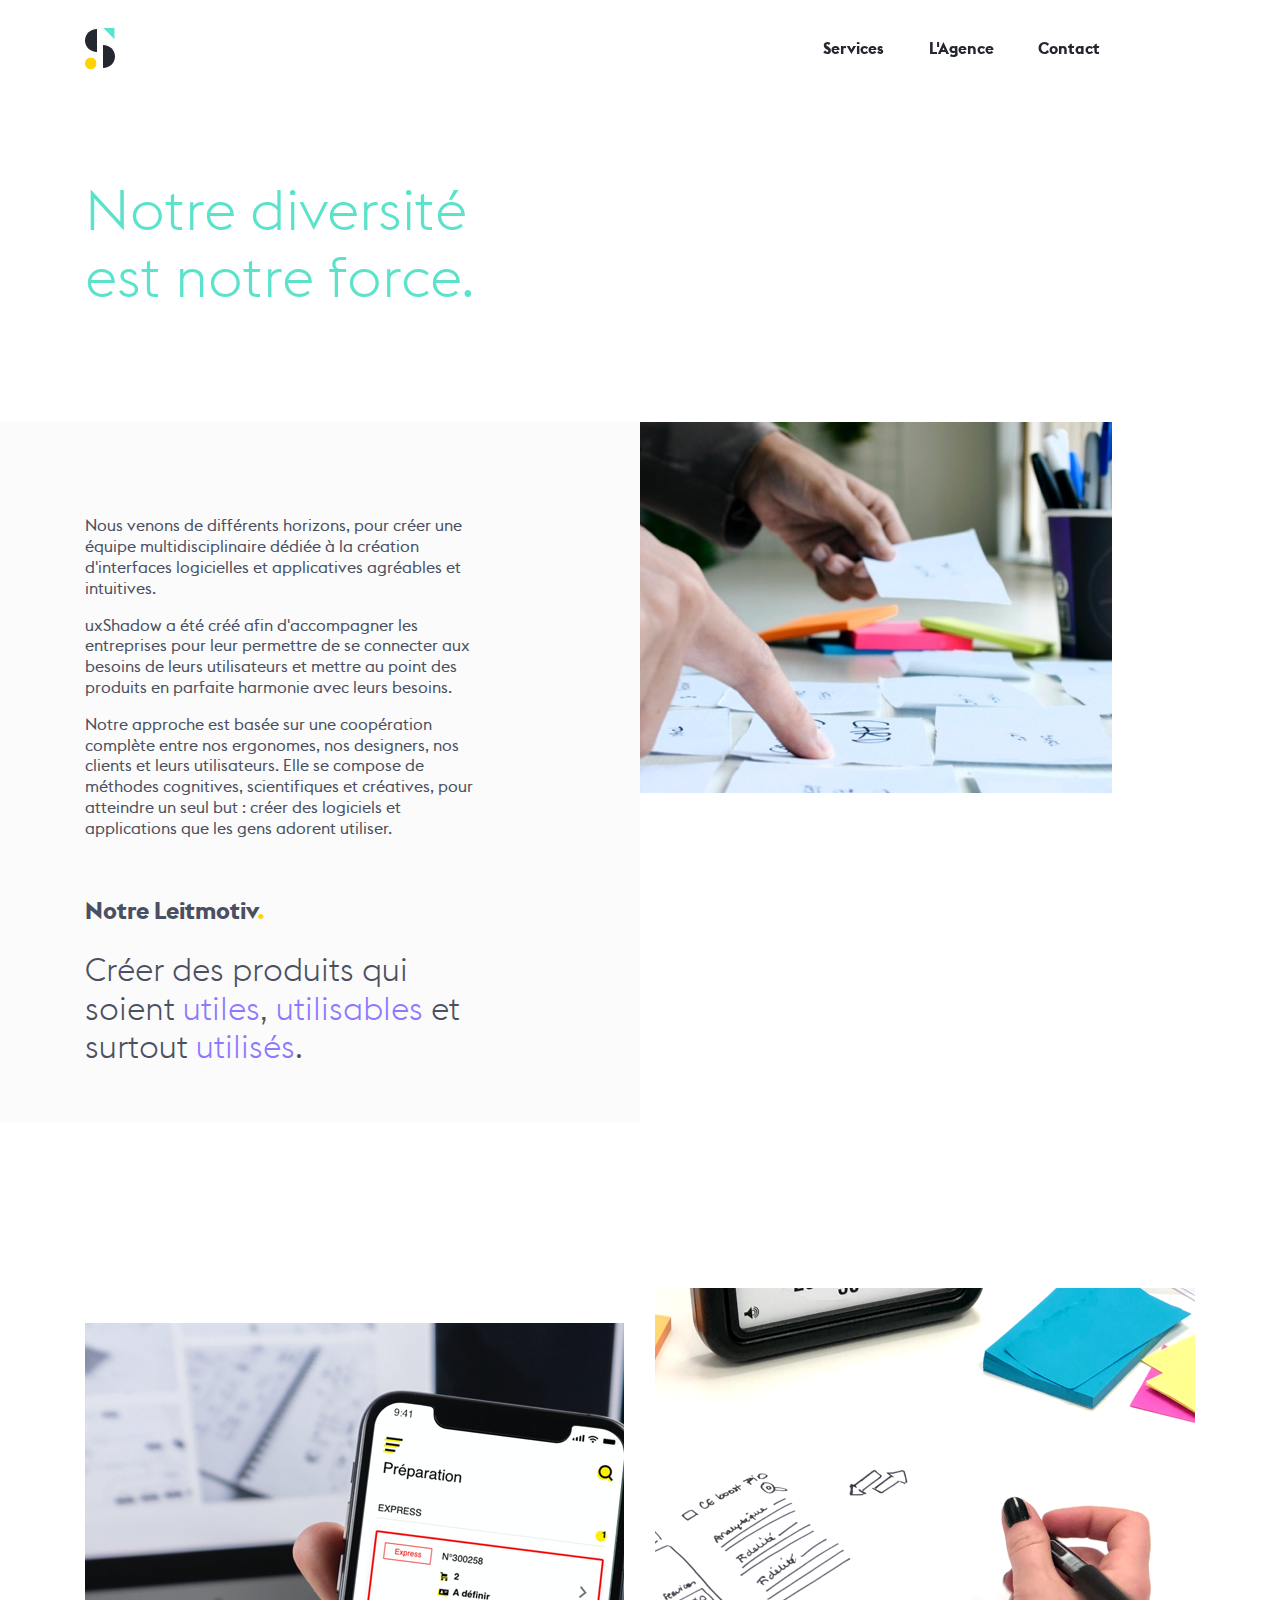
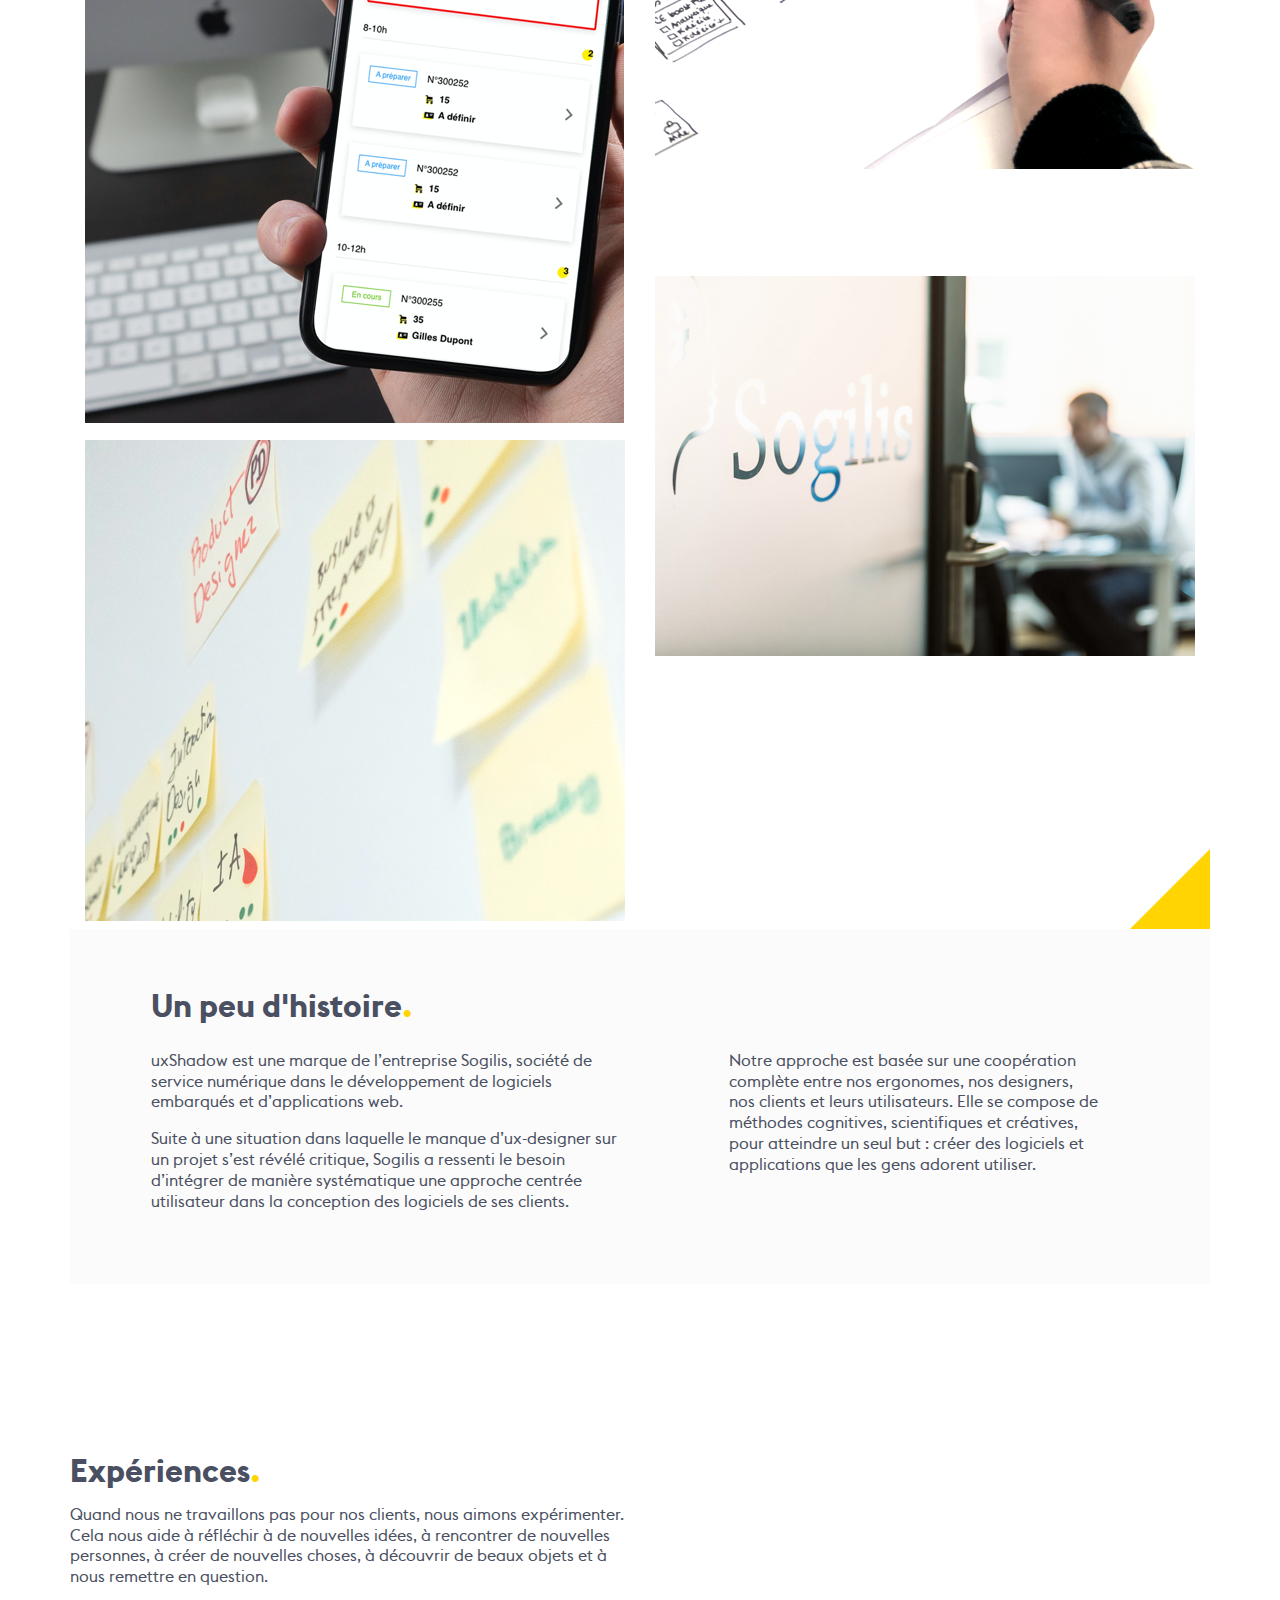
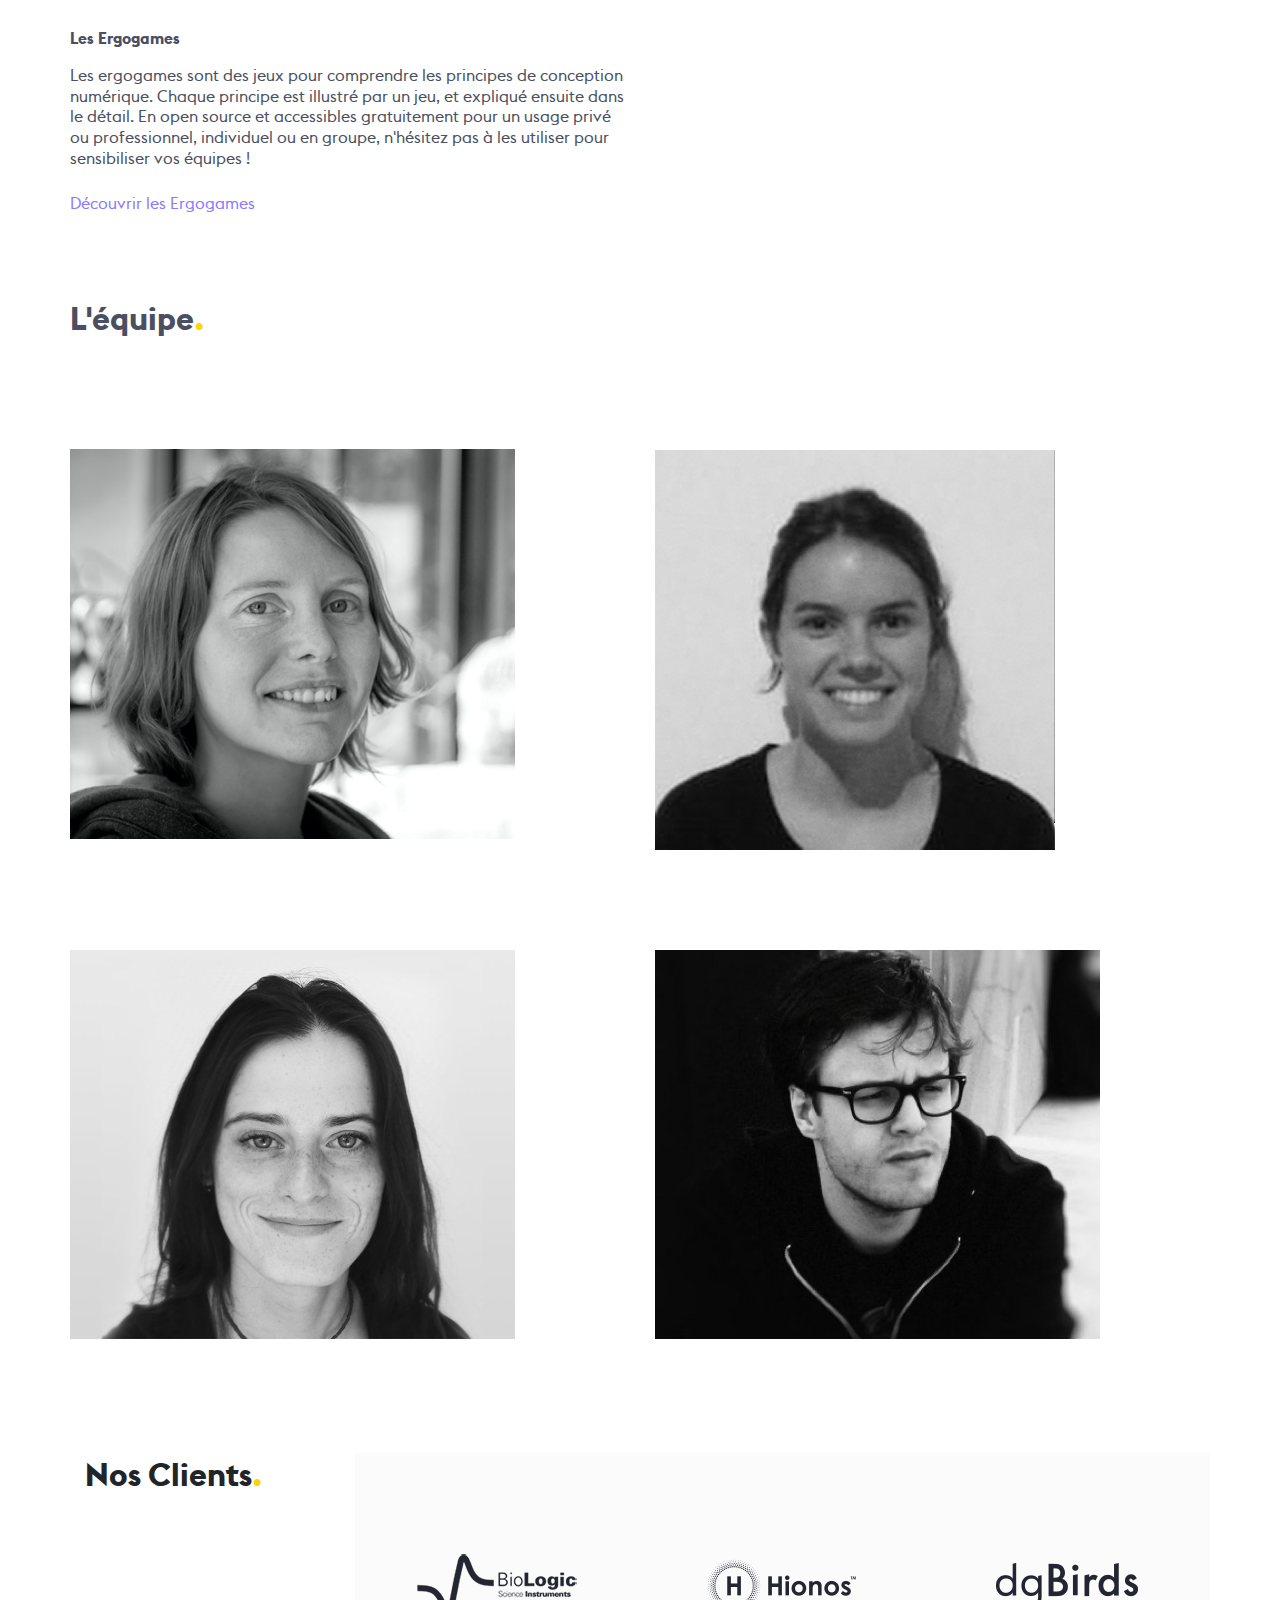
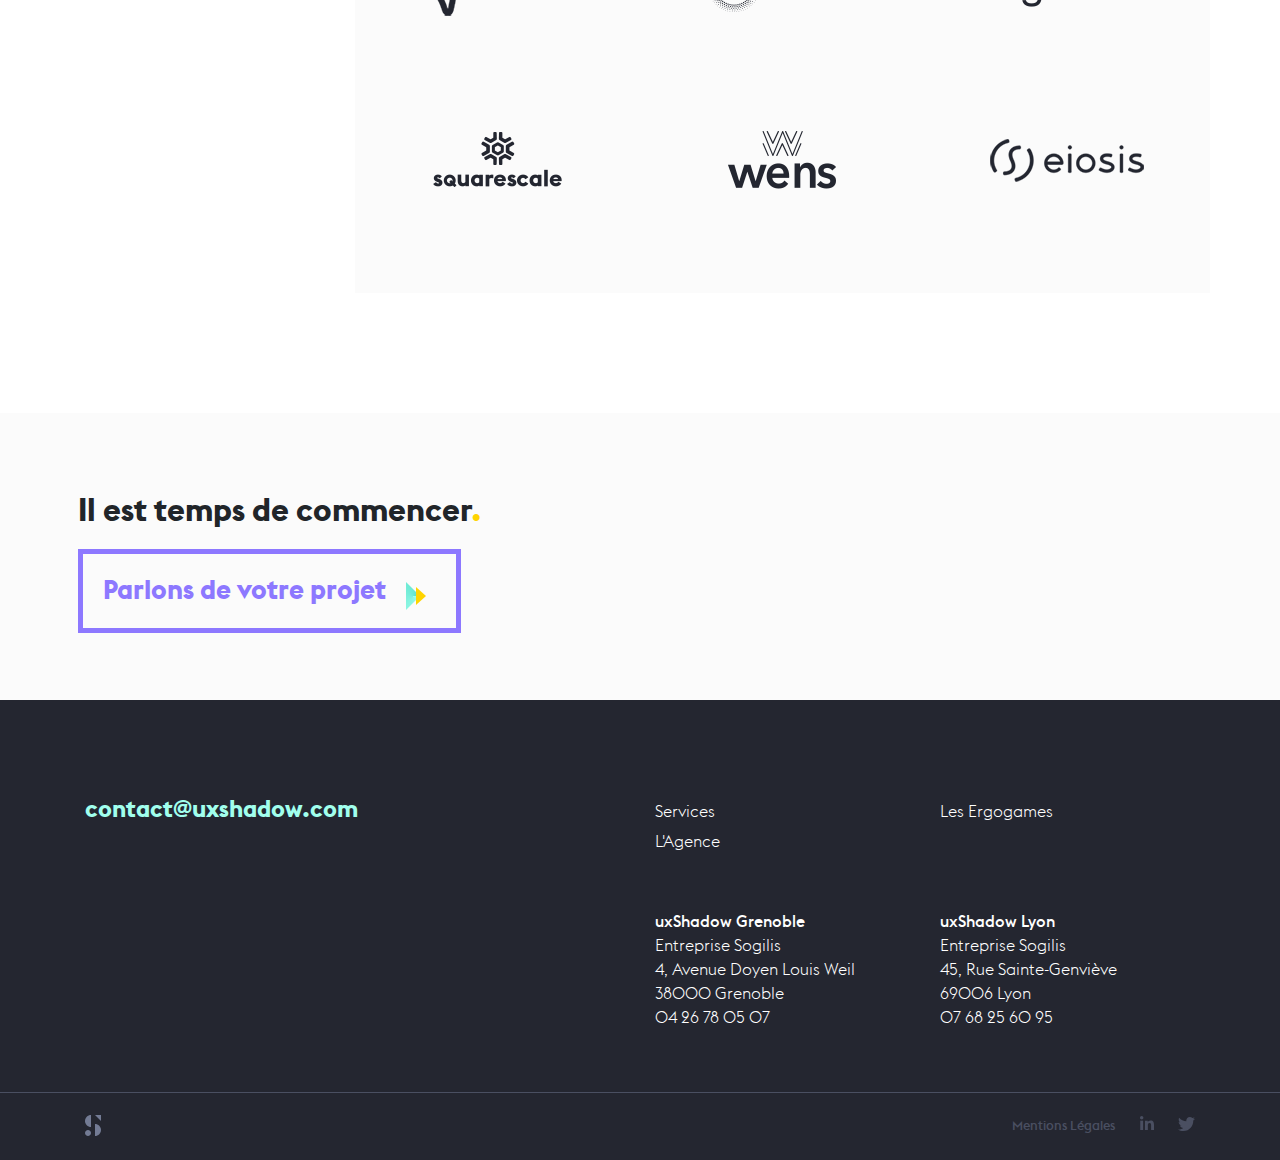
==== agence.html @ 004f7e69 "Add files" ====
<!DOCTYPE html>
<html lang="fr">
    <head>

        <!-- Global site tag (gtag.js) - Google Analytics -->
        <script async src="https://www.googletagmanager.com/gtag/js?id=UA-165370632-1"></script>
        <script>
          window.dataLayer = window.dataLayer || [];
          function gtag(){dataLayer.push(arguments);}
          gtag('js', new Date());

          gtag('config', 'UA-165370632-1');
        </script>


        <!-- En-tête de la page -->
        <meta charset="utf-8" />
        <meta name="viewport" content="width=device-width, initial-scale=1">
        <meta name="viewport" content="width=device-width, initial-scale=1, viewport-fit=cover">

        <meta name="googlebot" content="index, follow" />
        <meta name="description" content="Agence spécialisée UX et UI basée à Grenoble et Lyon. Nous vous accompagnons dans tous vos projets de création ou d'amélioration de l'expérience utilisateur.">
        <meta name="keywords" content="UX Design, UI Design, ergonomie, expérience utilisateur">
        <meta name="robots" content="index"/>
        <meta name="googlebot" content="index"/>
        <meta name="title" content="uxShadow - Agence UX et UI Design basée à Grenoble et Lyon.">

        <title>uxShadow - L'Agence</title>


        <link rel="stylesheet" href="stylesheets/style.css" type="text/css" />
        <link rel="stylesheet" type="text/css" href="stylesheets/bootstrap.css">

        <script src="https://ajax.googleapis.com/ajax/libs/jquery/3.3.1/jquery.min.js" type="text/javascript"></script>
        <script src="../js/js.cookie.js" charset="utf-8" type="text/javascript"></script>

        <link rel="icon" type="image/png" href="img/favicon.png"/>
    </head>

    <body>

        <div class="container-fluid header_content d-md-block d-none">
            <div class="container">
                <div class="row">
                    <div class="col-xl-1 col-lg-1 col-md-1 col-sm-1 ">
                        <a href="index.html"><img src="img/header_logo_uxshadow.svg"></a>
                    </div>
                    <div class="col-xl-6 col-lg-7 offset-lg-4 col-md-10 offset-md-1 text-right menu">
                        <a href="services.html" class="link_services">Services</a>
                        <!--<a href="" class="link_realisations">Réalisations</a>-->
                        <a href="agence.html" class="link_agence">L'Agence</a>
                        <a href="contact.html" class="link_contact">Contact</a>
                    </div>
                </div>
            </div>
        </div>


        <div class="container agence_hero">
            <div class="row">
                <div class="col-lg-5 col-md-6 col-sm-6 col-10">
                    <h1 class="light_title_1">Notre diversité est notre force.</h1>
                </div>
            </div>
        </div>

        <div class="container-fluid agence_zone_1_background"></div>

        <div class="container agence_zone_1">
            <div class="row">
                <div class="col-xl-6 col-lg-7 col-md-7 col-sm-7 col-12 text order-sm-1 order-2">
                    <p class="text_level_16pt">Nous venons de différents horizons, pour créer une équipe multidisciplinaire dédiée à la création d'interfaces logicielles et applicatives agréables et intuitives.</p>
                    <p class="text_level_16pt">uxShadow a été créé afin d'accompagner les entreprises pour leur permettre de se connecter aux besoins de leurs utilisateurs et mettre au point des produits en parfaite harmonie avec leurs besoins.</p>
                    <p class="text_level_16pt">Notre approche est basée sur une coopération complète entre nos ergonomes, nos designers, nos clients et leurs utilisateurs. Elle se compose de méthodes cognitives, scientifiques et créatives, pour atteindre un seul but : créer des logiciels et applications que les gens adorent utiliser.</p>

                    <h1 class="mega_title_3">Notre Leitmotiv<span class="supernova">.</span></h1>
                    <h2 class="light_title_2">Créer des produits qui soient <span class="heliotrope">utiles</span>, <span class="heliotrope">utilisables</span> et surtout <span class="heliotrope">utilisés</span>.</h2>
                </div>
                <div class="col-xl-5 col-lg-5 col-md-5 col-sm-5 col-10 order-sm-2 order-1 image">
                    <div class="row">
                        <img class="premiere" src="img/agence_img_1.jpg">
                    </div>
                    <div class="row artefact d-none">
                        <img src="img/artefact_triangle_heliotrope.svg">
                    </div>
                </div>
            </div>
        </div>

        <div class="container agence_zone_2">
            <div class="row">
                <div class="col-lg-6 col-md-6 col-sm-6 col-6">
                    <img src="img/agence_img_2.png" class="thumbnail_scroll">
                    <img src="img/agence_img_3.png" class="thumbnail_scroll">
                </div>
                <div class="col-lg-6 col-md-6 col-sm-6 col-6">
                    <img src="img/agence_img_4.png" class="top-line" class="thumbnail_scroll">
                    <img src="img/agence_img_5.png" class="thumbnail_scroll">
                </div>
            </div>
        </div>

        <div class="container artefact">
            <div class="row">
                <div class="col-lg-12 text-right">
                    <img src="img/artefact_triangle_supernova.svg">
                </div>
            </div>
        </div>

        <div class="container agence_zone_3">
            <div class="row texte">
                <div class="col-lg-12 col-md-12 col-sm-12 col-12 no_padding_left">
                    <div class="row">
                        <div class="col-lg-11 offset-lg-1 col-md-10 offset-md-1 col-sm-10 offset-sm-1 col-10 no_padding_left">
                            <h1 class="mega_title_2">Un peu d'histoire<span class="supernova">.</span></h1>
                        </div>
                    </div>
                    <div class="row">
                        <div class="col-lg-5 offset-lg-1 col-md-10 offset-md-1 col-sm-10 offset-sm-1 no_padding_left">
                            <p class="text_level_16pt">uxShadow est une marque de l’entreprise Sogilis, société de service numérique dans le développement de logiciels embarqués et d’applications web.</p>

                            <p class="text_level_16pt">Suite à une situation dans laquelle le manque d’ux-designer sur un projet s’est révélé critique, Sogilis a ressenti le besoin d’intégrer de manière systématique une approche centrée utilisateur dans la conception des logiciels de ses clients.</p>
                        </div>
                        <div class="col-lg-4 offset-lg-1 col-md-10 offset-md-1 col-sm-10 offset-sm-1 no_padding_left">
                            <p class="text_level_16pt">Notre approche est basée sur une coopération complète entre nos ergonomes, nos designers, nos clients et leurs utilisateurs. Elle se compose de méthodes cognitives, scientifiques et créatives, pour atteindre un seul but : créer des logiciels et applications que les gens adorent utiliser.</p>
                        </div>
                    </div>
                </div>
            </div>
        </div>

        <div class="container agence_zone_4">
            <div class="row">
                <div class="col-lg-6 col-md-8 col-sm-10 no_padding_left">
                    <h1 class="mega_title_2">Expériences<span class="supernova">.</span></h1>
                    <p class="text_level_16pt">Quand nous ne travaillons pas pour nos clients, nous aimons expérimenter. Cela nous aide à réfléchir à de nouvelles idées, à rencontrer de nouvelles personnes, à créer de nouvelles choses, à découvrir de beaux objets et à nous remettre en question.</p>
                </div>
            </div>
        </div>

        <div class="container agence_zone_5">
            <div class="row ergogames">
                <div class="col-lg-6 col-md-5 offset-sm-0 col-sm-6 col-10 no_padding_left">
                    <p class="text_level_16pt_bold">Les Ergogames</p>
                    <p class="text_level_16pt">Les ergogames sont des jeux pour comprendre les principes de conception numérique. Chaque principe est illustré par un jeu, et expliqué ensuite dans le détail. En open source et accessibles gratuitement pour un usage privé ou professionnel, individuel ou en groupe, n'hésitez pas à les utiliser pour sensibiliser vos équipes !</p>
                    <a href="https://www.ergogames.fr" class="link_heliotrope">Découvrir les Ergogames</a>
                </div>
            </div>
        </div>


        <!--<div class="container-fluid agence_zone_4_background no_padding_left no_padding_right">
            <div class="col-12 no_padding_left no_padding_right">
                <img src="img/agence_img_6.png" class="thumbnail_scroll">
            </div>
        </div>-->


        <div class="container agence_zone_6">
            <div class="row">
                <div class="col-lg-6 offset-lg-0 col-md-6 offset-md-1 col-sm-6 offset-sm-0 col-6 offset-0 no_padding_left">
                    <h1 class="mega_title_2">L'équipe<span class="supernova">.</span></h1>
                </div>
            </div>
            <div class="row">
                <div class="col-lg-6 offset-lg-0 col-md-5 offset-md-1 col-sm-6 offset-sm-0 col-6 no_padding_left">
                    <img src="img/equipe_1.jpg" class="thumbnail_scroll">
                    <p class="text_level_16pt_bold">Margaux Perrin</p>
                     <p class="text_level_16pt">UX Designer</p>
                </div>

                <div class="col-lg-6 offset-lg-0 col-md-5 col-sm-6 col-6 no_padding_right">
                    <img src="img/equipe_2.jpg" class="thumbnail_scroll_2">
                    <p class="text_level_16pt_bold">Marion Georges</p>
                    <p class="text_level_16pt">UX Designer</p>
                </div>

                <div class="col-lg-6 offset-lg-0 col-md-5 offset-md-1 col-sm-6 col-6 offset-sm-0 no_padding_left">
                    <img src="img/equipe_3.jpg" class="thumbnail_scroll">
                    <p class="text_level_16pt_bold">Anaïs Mathias</p>
                    <p class="text_level_16pt">UX Designer</p>
                </div>

                <div class="col-lg-6 col-md-5 col-sm-6 col-6 no_padding_right">
                    <img src="img/equipe_4.jpg" class="thumbnail_scroll_2">
                    <p class="text_level_16pt_bold">Nicolas Serré</p>
                    <p class="text_level_16pt">UI Designer</p>
                </div>
            </div>
        </div>

        <div class="container zone_clients">
            <div class="row">
                <div class="col-lg-3 col-md-3 col-sm-12 col-12">
                    <h1 class="mega_title_2">
                        Nos Clients<span class="supernova">.</span> 
                    </h1>
                </div>

                <div class="col-lg-9 col-md-9 col-sm-12 all_logo">
                    <div class="row top_line">
                        <div class="col-lg-4 col-md-4 col-sm-4 col-4 text-center align-middle">
                            <a href="https://www.biologic.net/"><img src="img/client/client_biologic.png"></a>
                        </div>
                        <div class="col-lg-4 col-md-4 col-sm-4 col-4 text-center">
                            <a href="https://www.hionos.com/"><img src="img/client/client_hionos.png"></a>
                        </div>
                        <div class="col-lg-4 col-md-4 col-sm-4 col-4 text-center">
                            <a href="https://www.dgbirds.com/"><img src="img/client/client_dgbirds.png"></a>
                        </div>
                    </div>

                    <div class="row middle_line">
                        <div class="col-lg-4 col-md-4 col-sm-4 col-4 text-center">
                            <a href="https://www.squarescale.com/"><img src="img/client/client_squarescale.png"></a>
                        </div>
                        <div class="col-lg-4 col-md-4 col-sm-4 col-4 text-center">
                            <a href="https://wens-innov.com"><img src="img/client/client_wens.png"></a>
                        </div>
                        <div class="col-lg-4 col-md-4 col-sm-4 col-4 text-center">
                            <a href="https://www.eiosis.com/"><img src="img/client/client_eiosis.png"></a>
                        </div>
                    </div>

                    <!-- <div class="row bottom_line">
                        <div class="col-lg-4 col-md-4 col-sm-4 col-4 text-center">
                            <img src="img/client/client_hexo.png">
                        </div>
                        <div class="col-lg-4 col-md-4 col-sm-4 col-4 text-center">
                            <img src="img/client/client_hexo.png">
                        </div>
                        <div class="col-lg-4 col-md-4 col-sm-4 col-4 text-center">
                            <img src="img/client/client_hexo.png">
                        </div>
                    </div>-->
                </div>
            </div>
        </div>

        <div class="container-fluid zone_contact_2 no_padding_left">
            <div class="container">
                <div class="row">
                    <div class="col-xl-10 offset-xl-0 col-lg-12 offset-lg-1 col-md-10 col-sm-10 col-12">
                        <h1 class="mega_title_1">Il est temps de commencer<span class="supernova">.</span></h1>
                        <a href="contact.html">Parlons de votre projet<img src="img/artefact_fleche.png"></a>
                    </div>
                </div>
            </div>
        </div>

    
        <footer class="container-fluid">
            <div class="container pre_footer">
                <div class="row">
                    <div class="col-lg-4 col-md-5 col-sm- col-12">
                        <a href="contact.html" class="link_mail">contact@uxshadow.com</a>
                    </div>
                    <div class="col-lg-6 offset-lg-2 col-md-7 offset-md-0 col-sm-7 col-12">
                        <div class="row link_pages">
                            <div class="col-lg-6 col-md-6 col-sm-6 col-6">
                                <ul>
                                    <a href="services.html">Services</a>
                                    <!--<li><a href="">Nos Réalisations</a></li>-->
                                    <li><a href="agence.html">L'Agence</a></li>
                                </ul>
                            </div>
                            <div class="col-lg-6 col-md-6 col-sm-6 col-6">
                                <ul>
                                    <li><a href="https://www.ergogames.fr">Les Ergogames</a></li>
                                    <!--<li><a href="">Blog</a></li>-->
                                    <!--<li><a href="">Jobs</a></li>-->
                                </ul>
                            </div>
                        </div>

                        <div class="row link_places">
                            <div class="col-lg-6 col-md-6 col-sm-6 col-6">
                                <ul>
                                    <li class="medium">uxShadow Grenoble</li>
                                    <li>Entreprise Sogilis</li>
                                    <li>4, Avenue Doyen Louis Weil</li>
                                    <li>38000 Grenoble</li>
                                    <li><a href="tel:+33426780607">04 26 78 05 07</a></li>
                                </ul>
                            </div>
                            <div class="col-lg-6 col-md-6 col-sm-6 col-6">
                                <ul>
                                    <li class="medium">uxShadow Lyon</li>
                                    <li>Entreprise Sogilis</li>
                                    <li>45, Rue Sainte-Genviève</li>
                                    <li>69006 Lyon</li>
                                    <li><a href="tel:+33768256095">07 68 25 60 95</a></li>
                                </ul>
                            </div>
                        </div>
                    </div>
                </div>
            </div>

            <div class="horizontal_line"></div>
            <div class="container sub_footer">
                <div class="row">
                    <div class="col-1">
                        <img src="img/footer_logo_uxshadow.svg">
                    </div>
                    <div class="col-11 text-right">
                        <a href="mentions_legales.html" class="link_mentions_legales">Mentions Légales</a>
                        <a href="#NULL"><img src="img/footer_linkedin.svg" class="linkedin"></a>
                        <a href="https://twitter.com/uxshadow?lang=fr"><img src="img/footer_twitter.svg" class="twitter"></a>
                    </div>
                </div>
            </div>
        </footer>


        <!-- Menu Mobile --> 
            <div class="content-menu-mobile d-block d-md-none" id="content-menu">
                <div class="container">
                  <div class="col-xs-1">
                    <a href="index.html"><img src="img/header_logo_uxshadow.svg"></a>
                  </div>
                  <div class="col-xs-2 col-xs-offset-7">
                    <a href="#" class="menuBtn">
                      <span class="lines"></span>
                    </a>
                    <nav class="mainMenuMobile">
                    <ul>
                      <li>
                        <a href="services.html">Services</a>
                      </li>
                      <li>
                        <a href="agence.html">L'Agence</a>
                      </li>
                      <li>
                        <!--<a href="#NULL">Réalisations</a>-->
                      </li>
                       <li>
                        <a href="contact.html">Contact</a>
                      </li>
                    </ul>
                  </nav>
                  </div>
                </div>
          </div>

        <!-- Script Display Menu Mobile -->
            <script>
                $('.menuBtn').click(function() {
                  $(this).toggleClass('act');
                    if($(this).hasClass('act')) {
                      $('.mainMenuMobile').addClass('act');
                    }
                    else {
                      $('.mainMenuMobile').removeClass('act');
                    }
                });
            </script>


        <!-- Change class header Tablet and Desktop when user is scrolling --> 
            <script type="text/javascript">
                $(function() {
                    //caches a jQuery object containing the header element
                    var header = $(".header_content");
                    $(window).scroll(function() {
                        var scroll = $(window).scrollTop();

                        if (scroll >= 50) {
                            header.removeClass('header_content').addClass("header_content_scroll");
                        } else {
                            header.removeClass("header_content_scroll").addClass('header_content');
                        }
                    });
                });
            </script>


        <!-- Add Parallax Effect on pictures with .thumbnail_scroll class --> 
            <script src="js/simpleParallax.js"></script>
            <script type="text/javascript">
                var image = document.getElementsByClassName('thumbnail_scroll');
                new simpleParallax(image, {
                    orientation: 'up',
                    scale: 1.3,
                    delay:0.8,
                    maxTransition: 50,
                    overflow: true
                });

                var image = document.getElementsByClassName('thumbnail_scroll_2');
                new simpleParallax(image, {
                    orientation: 'up',
                    scale: 1.3,
                    delay:0.8,
                    maxTransition: 60,
                    overflow: true
                });
            </script>

    </body>
</html>
---- stylesheets/style.css ----
/* Welcome to Compass.
 * In this file you should write your main styles. (or centralize your imports)
 * Import this file using the following HTML or equivalent:
 * <link href="/stylesheets/screen.css" media="screen, projection" rel="stylesheet" type="text/css" /> */
/* line 5, ../../../../../../../../Applications/compass.app/Contents/Resources/lib/ruby/compass_1.0/compass-core-1.0.3/stylesheets/compass/reset/_utilities.scss */
html, body, div, span, applet, object, iframe,
h1, h2, h3, h4, h5, h6, p, blockquote, pre,
a, abbr, acronym, address, big, cite, code,
del, dfn, em, img, ins, kbd, q, s, samp,
small, strike, strong, sub, sup, tt, var,
b, u, i, center,
dl, dt, dd, ol, ul, li,
fieldset, form, label, legend,
table, caption, tbody, tfoot, thead, tr, th, td,
article, aside, canvas, details, embed,
figure, figcaption, footer, header, hgroup,
menu, nav, output, ruby, section, summary,
time, mark, audio, video {
  margin: 0;
  padding: 0;
  border: 0;
  font: inherit;
  font-size: 100%;
  vertical-align: baseline;
}

/* line 22, ../../../../../../../../Applications/compass.app/Contents/Resources/lib/ruby/compass_1.0/compass-core-1.0.3/stylesheets/compass/reset/_utilities.scss */
html {
  line-height: 1;
}

/* line 24, ../../../../../../../../Applications/compass.app/Contents/Resources/lib/ruby/compass_1.0/compass-core-1.0.3/stylesheets/compass/reset/_utilities.scss */
ol, ul {
  list-style: none;
}

/* line 26, ../../../../../../../../Applications/compass.app/Contents/Resources/lib/ruby/compass_1.0/compass-core-1.0.3/stylesheets/compass/reset/_utilities.scss */
table {
  border-collapse: collapse;
  border-spacing: 0;
}

/* line 28, ../../../../../../../../Applications/compass.app/Contents/Resources/lib/ruby/compass_1.0/compass-core-1.0.3/stylesheets/compass/reset/_utilities.scss */
caption, th, td {
  text-align: left;
  font-weight: normal;
  vertical-align: middle;
}

/* line 30, ../../../../../../../../Applications/compass.app/Contents/Resources/lib/ruby/compass_1.0/compass-core-1.0.3/stylesheets/compass/reset/_utilities.scss */
q, blockquote {
  quotes: none;
}
/* line 103, ../../../../../../../../Applications/compass.app/Contents/Resources/lib/ruby/compass_1.0/compass-core-1.0.3/stylesheets/compass/reset/_utilities.scss */
q:before, q:after, blockquote:before, blockquote:after {
  content: "";
  content: none;
}

/* line 32, ../../../../../../../../Applications/compass.app/Contents/Resources/lib/ruby/compass_1.0/compass-core-1.0.3/stylesheets/compass/reset/_utilities.scss */
a img {
  border: none;
}

/* line 116, ../../../../../../../../Applications/compass.app/Contents/Resources/lib/ruby/compass_1.0/compass-core-1.0.3/stylesheets/compass/reset/_utilities.scss */
article, aside, details, figcaption, figure, footer, header, hgroup, main, menu, nav, section, summary {
  display: block;
}

@font-face {
  font-family: 'euclid_flexbold';
  src: url("../font/euclidflex-bold-webfont.woff2") format("woff2"), url("../font/euclidflex-bold-webfont.woff") format("woff");
  font-weight: normal;
  font-style: normal;
}
@font-face {
  font-family: 'euclid_flexbold_italic';
  src: url("../font/euclidflex-bolditalic-webfont.woff2") format("woff2"), url("../font/euclidflex-bolditalic-webfont.woff") format("woff");
  font-weight: normal;
  font-style: normal;
}
@font-face {
  font-family: 'euclid_flexlight';
  src: url("../font/euclidflex-light-webfont.woff2") format("woff2"), url("../font/euclidflex-light-webfont.woff") format("woff");
  font-weight: normal;
  font-style: normal;
}
@font-face {
  font-family: 'euclid_flexlight_italic';
  src: url("../font/euclidflex-lightitalic-webfont.woff2") format("woff2"), url("../font/euclidflex-lightitalic-webfont.woff") format("woff");
  font-weight: normal;
  font-style: normal;
}
@font-face {
  font-family: 'euclid_flexmedium';
  src: url("../font/euclidflex-medium-webfont.woff2") format("woff2"), url("../font/euclidflex-medium-webfont.woff") format("woff");
  font-weight: normal;
  font-style: normal;
}
@font-face {
  font-family: 'euclid_flexmedium_italic';
  src: url("../font/euclidflex-mediumitalic-webfont.woff2") format("woff2"), url("../font/euclidflex-mediumitalic-webfont.woff") format("woff");
  font-weight: normal;
  font-style: normal;
}
@font-face {
  font-family: 'euclid_flexregular';
  src: url("../font/euclidflex-regular-webfont.woff2") format("woff2"), url("../font/euclidflex-regular-webfont.woff") format("woff");
  font-weight: normal;
  font-style: normal;
}
@font-face {
  font-family: 'euclid_flexitalic';
  src: url("../font/euclidflex-regularitalic-webfont.woff2") format("woff2"), url("../font/euclidflex-regularitalic-webfont.woff") format("woff");
  font-weight: normal;
  font-style: normal;
}
@font-face {
  font-family: 'euclid_flexultralight';
  src: url("../font/euclidflex-ultralight-webfont.woff2") format("woff2"), url("../font/euclidflex-ultralight-webfont.woff") format("woff");
  font-weight: normal;
  font-style: normal;
}
@font-face {
  font-family: 'euclid_flexultralight_italic';
  src: url("../font/euclidflex-ultralightitalic-webfont.woff2") format("woff2"), url("../font/euclidflex-ultralightitalic-webfont.woff") format("woff");
  font-weight: normal;
  font-style: normal;
}
/* COLORS *********************/
/*Primary*/
/*Blue Grey*/
/*Grey*/
/*Blue*/
/*Purple*/
@media screen and (min-width: 1200px) {
  /* TITLES TYPOS **********************/
  /* line 129, ../sass/style.scss */
  .mega_title_1 {
    font-family: 'euclid_flexbold';
    font-size: 3em;
  }

  /* line 134, ../sass/style.scss */
  .mega_title_2 {
    font-family: 'euclid_flexbold';
    font-size: 2em;
  }

  /* line 139, ../sass/style.scss */
  .mega_title_3 {
    font-family: 'euclid_flexbold';
    font-size: 1.5em;
  }

  /* line 145, ../sass/style.scss */
  .light_title_1 {
    font-family: 'euclid_flexlight';
    font-size: 3.5em;
  }

  /* line 150, ../sass/style.scss */
  .light_title_2 {
    font-family: 'euclid_flexlight';
    font-size: 2em;
  }

  /* TEXTS TYPOS **********************/
  /* line 157, ../sass/style.scss */
  .bold {
    font-family: 'euclid_flexbold';
  }

  /* line 161, ../sass/style.scss */
  .medium {
    font-family: 'euclid_flexmedium';
  }

  /* line 165, ../sass/style.scss */
  .text_level_16pt_bold {
    font-size: 1em;
    font-family: 'euclid_flexbold';
    line-height: 1.3;
  }

  /* line 171, ../sass/style.scss */
  .text_level_16pt {
    font-size: 1em;
    font-family: 'euclid_flexregular';
    line-height: 1.3;
  }

  /* line 177, ../sass/style.scss */
  .text_level_14pt_bold {
    font-size: 0.8em;
    font-family: 'euclid_flexbold';
    line-height: 1.3;
  }

  /* line 183, ../sass/style.scss */
  .text_level_14pt {
    font-size: 0.8em;
    font-family: 'euclid_flexlight';
    line-height: 1.3;
  }

  /* BUTTONS ********************/
  /* line 192, ../sass/style.scss */
  .link_heliotrope {
    font-family: 'euclid_flexregular';
    color: #8d78ff;
  }

  /* COMMON ********************/
  /* line 200, ../sass/style.scss */
  .supernova {
    color: #ffd400;
  }

  /* line 204, ../sass/style.scss */
  .heliotrope {
    color: #8d78ff;
  }

  /* line 208, ../sass/style.scss */
  .no_padding_right {
    padding-right: 0 !important;
  }

  /* line 212, ../sass/style.scss */
  .no_padding_left {
    padding-left: 0 !important;
  }

  /* HEADER *********************/
  /* line 218, ../sass/style.scss */
  .header_content {
    padding-top: 3vh;
    padding-bottom: 3vh;
    position: fixed !important;
    top: 0;
    z-index: 999;
    -webkit-transition: all 0.3s;
    -moz-transition: all 0.3s;
    -o-transition: all 0.3s;
    transition: all 0.3s;
  }
  /* line 229, ../sass/style.scss */
  .header_content .menu {
    margin-top: 10px;
  }
  /* line 232, ../sass/style.scss */
  .header_content .menu a {
    margin-left: 40px;
    font-size: 1em;
    font-family: 'euclid_flexbold';
    color: #242630;
    text-decoration: none;
    -webkit-transition: all 0.3s;
    -moz-transition: all 0.3s;
    -o-transition: all 0.3s;
    transition: all 0.3s;
  }
  /* line 244, ../sass/style.scss */
  .header_content .menu a:hover {
    color: #45ad99;
  }
  /* line 248, ../sass/style.scss */
  .header_content .menu .link_contact::before, .header_content .menu .link_agence::before, .header_content .menu .link_realisations::before, .header_content .menu .link_services::before {
    content: url("../img/artefact_menu.png");
    width: 8px;
    height: 10px;
    position: absolute;
    margin-top: -25px;
    margin-left: -14px;
    -webkit-transition: all 0.3s;
    -moz-transition: all 0.3s;
    -o-transition: all 0.3s;
    transition: all 0.3s;
    opacity: 0;
  }
  /* line 262, ../sass/style.scss */
  .header_content .menu .link_services:hover::before {
    opacity: 1;
    margin-top: 6px;
  }
  /* line 267, ../sass/style.scss */
  .header_content .menu .link_realisations:hover::before {
    opacity: 1;
    margin-top: 6px;
  }
  /* line 272, ../sass/style.scss */
  .header_content .menu .link_agence:hover::before {
    opacity: 1;
    margin-top: 6px;
  }
  /* line 277, ../sass/style.scss */
  .header_content .menu .link_contact:hover::before {
    opacity: 1;
    margin-top: 6px;
  }

  /* line 284, ../sass/style.scss */
  .header_content_scroll {
    background-color: white;
    padding-top: 1vh;
    padding-bottom: 1vh;
    position: fixed !important;
    top: 0;
    z-index: 999;
    -webkit-box-shadow: 0px 4px 24px 0px rgba(0, 0, 0, 0.23);
    -moz-box-shadow: 0px 4px 24px 0px rgba(0, 0, 0, 0.23);
    box-shadow: 0px 4px 24px 0px rgba(0, 0, 0, 0.23);
    -webkit-transition: all 0.3s;
    -moz-transition: all 0.3s;
    -o-transition: all 0.3s;
    transition: all 0.3s;
  }
  /* line 299, ../sass/style.scss */
  .header_content_scroll .menu {
    margin-top: 10px;
  }
  /* line 302, ../sass/style.scss */
  .header_content_scroll .menu a {
    margin-left: 40px;
    font-size: 0.9em;
    font-family: 'euclid_flexbold';
    color: #242630;
    text-decoration: none;
    -webkit-transition: all 0.3s;
    -moz-transition: all 0.3s;
    -o-transition: all 0.3s;
    transition: all 0.3s;
  }
  /* line 314, ../sass/style.scss */
  .header_content_scroll .menu a:hover {
    color: #45ad99;
  }
  /* line 318, ../sass/style.scss */
  .header_content_scroll .menu .link_contact::before, .header_content_scroll .menu .link_agence::before, .header_content_scroll .menu .link_realisations::before, .header_content_scroll .menu .link_services::before {
    content: url("../img/artefact_menu.png");
    width: 8px;
    height: 10px;
    position: absolute;
    margin-top: -25px;
    margin-left: -14px;
    -webkit-transition: all 0.3s;
    -moz-transition: all 0.3s;
    -o-transition: all 0.3s;
    transition: all 0.3s;
    opacity: 0;
  }
  /* line 332, ../sass/style.scss */
  .header_content_scroll .menu .link_services:hover::before {
    opacity: 1;
    margin-top: 6px;
  }
  /* line 337, ../sass/style.scss */
  .header_content_scroll .menu .link_realisations:hover::before {
    opacity: 1;
    margin-top: 6px;
  }
  /* line 342, ../sass/style.scss */
  .header_content_scroll .menu .link_agence:hover::before {
    opacity: 1;
    margin-top: 6px;
  }
  /* line 347, ../sass/style.scss */
  .header_content_scroll .menu .link_agence:active::before {
    opacity: 1;
    margin-top: 6px;
  }
  /* line 352, ../sass/style.scss */
  .header_content_scroll .menu .link_contact:hover::before {
    opacity: 1;
    margin-top: 6px;
  }

  /* FOOTER *********************/
  /* line 361, ../sass/style.scss */
  footer {
    background-color: #242630;
    margin-top: 0px;
    padding-left: 0 !important;
    padding-right: 0 !important;
    padding-bottom: 20px;
  }
  /* line 368, ../sass/style.scss */
  footer .pre_footer {
    padding-top: 100px;
    padding-bottom: 40px;
  }
  /* line 372, ../sass/style.scss */
  footer .pre_footer .link_mail {
    color: #a1ffed;
    font-size: 1.5em;
    text-decoration: none;
    font-family: 'euclid_flexbold';
    -webkit-transition: all 0.6s;
    -moz-transition: all 0.6s;
    -o-transition: all 0.6s;
    transition: all 0.6s;
  }
  /* line 383, ../sass/style.scss */
  footer .pre_footer .link_mail:hover {
    color: white;
    text-decoration: underline;
  }
  /* line 390, ../sass/style.scss */
  footer .pre_footer .link_pages a {
    color: white;
    font-size: 1em;
    text-decoration: none;
    font-family: 'euclid_flexlight';
    -webkit-transition: all 0.6s;
    -moz-transition: all 0.6s;
    -o-transition: all 0.6s;
    transition: all 0.6s;
  }
  /* line 401, ../sass/style.scss */
  footer .pre_footer .link_pages a:hover {
    color: #a1ffed;
    text-decoration: underline;
  }
  /* line 407, ../sass/style.scss */
  footer .pre_footer .link_places {
    margin-top: 40px;
    color: white;
    font-size: 1em;
    font-family: 'euclid_flexlight';
  }
  /* line 413, ../sass/style.scss */
  footer .pre_footer .link_places a {
    color: white;
    font-size: 1em;
    text-decoration: none;
    font-family: 'euclid_flexlight';
    -webkit-transition: all 0.6s;
    -moz-transition: all 0.6s;
    -o-transition: all 0.6s;
    transition: all 0.6s;
  }
  /* line 424, ../sass/style.scss */
  footer .pre_footer .link_places a:hover {
    color: #a1ffed;
    text-decoration: underline;
  }
  /* line 431, ../sass/style.scss */
  footer .horizontal_line {
    display: block;
    background-color: #4a4f61;
    height: 1px;
    width: 100%;
  }
  /* line 438, ../sass/style.scss */
  footer .sub_footer {
    margin-top: 20px;
  }
  /* line 441, ../sass/style.scss */
  footer .sub_footer .linkedin {
    margin-top: -4px;
    margin-right: 20px;
    margin-left: 20px;
  }
  /* line 447, ../sass/style.scss */
  footer .sub_footer .twitter {
    margin-top: -3px;
  }
  /* line 451, ../sass/style.scss */
  footer .sub_footer .link_mentions_legales {
    color: #4a4f61;
    font-size: 0.8em;
    font-family: 'euclid_flexmedium';
    -webkit-transition: all 0.6s;
    -moz-transition: all 0.6s;
    -o-transition: all 0.6s;
    transition: all 0.6s;
  }
  /* line 461, ../sass/style.scss */
  footer .sub_footer .link_mentions_legales:hover {
    color: white;
    text-decoration: none;
  }

  /* UNIVERSAL ******************/
  /* line 470, ../sass/style.scss */
  .zone_clients {
    margin-top: 70px;
  }
  /* line 474, ../sass/style.scss */
  .zone_clients .mega_title_2 {
    margin-top: 15px;
  }
  /* line 478, ../sass/style.scss */
  .zone_clients .all_logo {
    background-color: #FBFBFB;
  }
  /* line 482, ../sass/style.scss */
  .zone_clients .all_logo .top_line img {
    padding-top: 10vh;
  }
  /* line 488, ../sass/style.scss */
  .zone_clients .all_logo .bottom_line img {
    padding-bottom: 10vh;
  }
  /* line 494, ../sass/style.scss */
  .zone_clients .all_logo .middle_line img {
    padding-top: 10vh;
    padding-bottom: 10vh;
  }

  /* line 502, ../sass/style.scss */
  .zone_contact {
    margin-top: 120px;
  }
  /* line 505, ../sass/style.scss */
  .zone_contact .mega_title_1 {
    font-size: 2.5em !important;
  }
  /* line 509, ../sass/style.scss */
  .zone_contact a {
    font-size: 2.5em;
    text-decoration: underline;
    font-family: 'euclid_flexbold';
    color: #8d78ff;
    margin-top: 20px;
    -webkit-transition: all 0.6s;
    -moz-transition: all 0.6s;
    -o-transition: all 0.6s;
    transition: all 0.6s;
  }
  /* line 521, ../sass/style.scss */
  .zone_contact img {
    margin-top: -10px;
    margin-left: 20px;
  }
  /* line 526, ../sass/style.scss */
  .zone_contact a:hover {
    color: #242630;
  }

  /* line 532, ../sass/style.scss */
  .zone_contact_2 {
    background-color: #FBFBFB;
    margin-top: 120px;
    padding-top: 90px;
    padding-bottom: 90px;
  }
  /* line 538, ../sass/style.scss */
  .zone_contact_2 .mega_title_1 {
    font-size: 2em !important;
    margin-bottom: 40px;
  }
  /* line 543, ../sass/style.scss */
  .zone_contact_2 a {
    border: 5px solid #8d78ff;
    font-size: 1.7em;
    line-height: 0em;
    font-family: 'euclid_flexbold';
    color: #8d78ff;
    padding-top: 18px;
    -webkit-transition: all 0.6s;
    -moz-transition: all 0.6s;
    -o-transition: all 0.6s;
    transition: all 0.6s;
    padding-left: 20px;
    padding-right: 30px;
    background-color: #FBFBFB;
  }
  /* line 558, ../sass/style.scss */
  .zone_contact_2 a img {
    margin-left: 20px;
  }
  /* line 563, ../sass/style.scss */
  .zone_contact_2 a:hover {
    color: white;
    background-color: #8d78ff;
    text-decoration: none;
  }

  /* line 571, ../sass/style.scss */
  .zone_faq {
    background: #4a4f61;
    margin-top: 120px;
    padding-bottom: 90px;
    padding-top: 100px;
    /* Accordion styles */
  }
  /* line 577, ../sass/style.scss */
  .zone_faq .mega_title_2 {
    margin-bottom: 30px;
    color: white !important;
    letter-spacing: 0.1em;
  }
  /* line 583, ../sass/style.scss */
  .zone_faq input {
    position: absolute;
    opacity: 0;
    z-index: -1;
  }
  /* line 590, ../sass/style.scss */
  .zone_faq .tabs {
    overflow: hidden;
  }
  /* line 594, ../sass/style.scss */
  .zone_faq .tab {
    width: 100%;
    color: white;
    overflow: hidden;
  }
  /* line 599, ../sass/style.scss */
  .zone_faq .tab-label {
    display: flex;
    color: white;
    font-family: 'euclid_flexregular';
    font-size: 1.4em;
    cursor: pointer;
    padding-bottom: 0em;
    padding-top: 0.5em;
    /* Icon */
  }
  /* line 609, ../sass/style.scss */
  .zone_faq .tab-label:hover {
    color: #5ae2cb;
  }
  /* line 613, ../sass/style.scss */
  .zone_faq .tab-label::after {
    content: url("../img/artefact_accordeon_unchecked.png");
    width: 1em;
    height: 1em;
    transition: all .35s;
    margin-left: 10px;
  }
  /* line 622, ../sass/style.scss */
  .zone_faq .tab-content {
    max-height: 0;
    color: #4a4f61;
    transition: all .35s;
  }
  /* line 627, ../sass/style.scss */
  .zone_faq .tab-content .text_level_16pt_bold {
    padding-top: 10px;
  }
  /* line 636, ../sass/style.scss */
  .zone_faq input:checked + .tab-label {
    color: white;
  }
  /* line 639, ../sass/style.scss */
  .zone_faq input:checked + .tab-label::after {
    content: url("../img/artefact_accordeon_checked.png");
    transform: rotate(180deg);
    margin-top: -5px;
  }
  /* line 646, ../sass/style.scss */
  .zone_faq input:checked ~ .tab-content {
    max-height: 100vh;
    color: white;
  }

  /* line 653, ../sass/style.scss */
  .zone_faq::before {
    content: url("../img/artefact_services_2.png");
    display: block;
    height: 60px;
    width: 60px;
    position: absolute;
    margin-top: -160px;
    left: 0;
  }

  /* HOME ***********************/
  /* line 668, ../sass/style.scss */
  .home_hero {
    margin-top: 100px;
  }
  /* line 671, ../sass/style.scss */
  .home_hero .mega_title_1 {
    margin-top: 15vh;
  }
  /* line 675, ../sass/style.scss */
  .home_hero .mega_title_1::before {
    content: '';
    display: block;
    height: 35px;
    width: 226px;
    position: absolute;
    background-color: #ffd400;
    z-index: -1;
    margin-left: 2px;
    margin-top: -8px;
  }
  /* line 687, ../sass/style.scss */
  .home_hero .text_level_16pt {
    margin-top: 25vh;
    color: #4a4f61;
  }
  /* line 692, ../sass/style.scss */
  .home_hero img {
    width: 100%;
  }

  /* line 697, ../sass/style.scss */
  .home_values {
    margin-top: 20vh;
  }
  /* line 700, ../sass/style.scss */
  .home_values .mega_title_2 {
    margin-bottom: 30px;
    margin-top: 20px;
  }
  /* line 705, ../sass/style.scss */
  .home_values li {
    margin-top: 20px;
    color: #4a4f61;
  }

  /* line 711, ../sass/style.scss */
  .home_solutions_background {
    margin-left: 0 !important;
    padding-left: 0 !important;
    background-color: #FBFBFB;
    max-width: 76% !important;
    height: 770px;
    position: absolute;
    margin-top: -100px;
    z-index: -1;
  }

  /* line 724, ../sass/style.scss */
  .home_solutions_content .mega_title_2 {
    padding-bottom: 50px;
  }
  /* line 728, ../sass/style.scss */
  .home_solutions_content .col-lg-4 {
    padding: 0px !important;
  }
  /* line 732, ../sass/style.scss */
  .home_solutions_content .text_level_14pt {
    margin-bottom: 50px;
  }
  /* line 736, ../sass/style.scss */
  .home_solutions_content .text_level_16pt_bold {
    margin-top: 40px;
    line-height: 0em;
  }

  /* line 742, ../sass/style.scss */
  .home_offre {
    margin-top: 150px;
  }
  /* line 745, ../sass/style.scss */
  .home_offre .mega_title_2 {
    margin-bottom: 40px;
    margin-top: 10px;
  }
  /* line 750, ../sass/style.scss */
  .home_offre .text_level_14pt {
    margin-bottom: 60px;
    margin-left: 30px;
  }
  /* line 755, ../sass/style.scss */
  .home_offre .text_level_16pt_bold {
    margin-top: 20px;
    margin-left: 30px;
    line-height: 0 !important;
  }
  /* line 761, ../sass/style.scss */
  .home_offre .text_level_16pt_bold::before {
    content: url("../img/artefact_triangle_heliotrope_2.png");
    display: block;
    width: 14px;
    height: 28px;
    position: absolute;
    margin-top: -20px;
    margin-left: -25px;
  }

  /* line 772, ../sass/style.scss */
  .home_realisations {
    margin-top: 100px;
  }
  /* line 775, ../sass/style.scss */
  .home_realisations img {
    width: 95%;
  }
  /* line 779, ../sass/style.scss */
  .home_realisations .project_section {
    margin-bottom: 70px;
    -webkit-transition: all 0.6s;
    -moz-transition: all 0.6s;
    -o-transition: all 0.6s;
    transition: all 0.6s;
  }
  /* line 786, ../sass/style.scss */
  .home_realisations .project_section img, .home_realisations .project_section .simpleParallax {
    -webkit-transition: all 0.6s;
    -moz-transition: all 0.6s;
    -o-transition: all 0.6s;
    transition: all 0.6s;
  }
  /* line 796, ../sass/style.scss */
  .home_realisations .project_section:hover .simpleParallax {
    -webkit-box-shadow: 0px 4px 24px 0px rgba(0, 0, 0, 0.23);
    -moz-box-shadow: 0px 4px 24px 0px rgba(0, 0, 0, 0.23);
    box-shadow: 0px 4px 24px 0px rgba(0, 0, 0, 0.23);
  }
  /* line 802, ../sass/style.scss */
  .home_realisations .project_section:hover img {
    transform: scale(0.95) !important;
    -webkit-box-shadow: 0px 4px 24px 0px rgba(0, 0, 0, 0.23);
    -moz-box-shadow: 0px 4px 24px 0px rgba(0, 0, 0, 0.23);
    box-shadow: 0px 4px 24px 0px rgba(0, 0, 0, 0.23);
  }
  /* line 810, ../sass/style.scss */
  .home_realisations .col-lg-6 {
    padding: 0;
  }
  /* line 814, ../sass/style.scss */
  .home_realisations .mega_title_2 {
    margin-bottom: 50px;
  }
  /* line 818, ../sass/style.scss */
  .home_realisations .text_level_16pt_bold {
    margin-top: 30px;
    line-height: 0em;
  }
  /* line 823, ../sass/style.scss */
  .home_realisations .text_level_14pt {
    line-height: 1em;
  }

  /* CONTACT ***********************/
  /* line 830, ../sass/style.scss */
  .contact_content {
    margin-top: 200px;
    margin-bottom: 80px;
  }
  /* line 834, ../sass/style.scss */
  .contact_content .mega_title_2 {
    margin-top: 10px;
  }
  /* line 838, ../sass/style.scss */
  .contact_content p {
    margin-top: 60px;
  }
  /* line 842, ../sass/style.scss */
  .contact_content li {
    color: #242630;
    font-size: 1em;
    font-family: 'euclid_flexregular';
    line-height: 1.3;
  }
  /* line 849, ../sass/style.scss */
  .contact_content .medium {
    font-family: 'euclid_flexmedium';
    margin-top: 50px;
    margin-bottom: 10px;
  }
  /* line 855, ../sass/style.scss */
  .contact_content a {
    color: #8d78ff;
  }
  /* line 859, ../sass/style.scss */
  .contact_content a:hover {
    text-decoration: underline;
    color: #8d78ff;
  }
  /* line 864, ../sass/style.scss */
  .contact_content .formulaire {
    background-color: white;
    -webkit-box-shadow: 0px 4px 24px 0px rgba(0, 0, 0, 0.23);
    -moz-box-shadow: 0px 4px 24px 0px rgba(0, 0, 0, 0.23);
    box-shadow: 0px 4px 24px 0px rgba(0, 0, 0, 0.23);
    padding-top: 40px;
    padding-left: 30px;
    padding-right: 30px;
    padding-bottom: 40px;
  }
  /* line 874, ../sass/style.scss */
  .contact_content .formulaire input, .contact_content .formulaire textarea {
    width: 100%;
    border: solid #4a4f61 1px;
    color: #4a4f61;
    font-family: 'euclid_flexmedium';
  }
  /* line 881, ../sass/style.scss */
  .contact_content .formulaire input[type="text"], .contact_content .formulaire input[type="email"] {
    padding-top: 20px;
    border: none;
    padding-bottom: 5px;
    padding-left: 20px;
    line-height: 2.1em;
    -webkit-box-shadow: inset 0px 0px 0px 1px #4a4f61;
    -moz-box-shadow: inset 0px 0px 0px 1px #4a4f61;
    box-shadow: inset 0px 0px 0px 2px #4a4f61;
    color: #4a4f61;
    font-family: 'euclid_flexmedium';
  }
  /* line 894, ../sass/style.scss */
  .contact_content .formulaire input[type="email"] {
    margin-top: 20px;
  }
  /* line 898, ../sass/style.scss */
  .contact_content .formulaire textarea {
    height: 200px;
    margin-top: 20px;
    padding-top: 20px;
    padding-left: 20px;
    -webkit-box-shadow: inset 0px 0px 0px 1px #4a4f61;
    -moz-box-shadow: inset 0px 0px 0px 1px #4a4f61;
    box-shadow: inset 0px 0px 0px 2px #4a4f61;
    border: none;
    color: #4a4f61;
    font-family: 'euclid_flexmedium';
  }
  /* line 911, ../sass/style.scss */
  .contact_content .formulaire textarea:focus, .contact_content .formulaire input[type="text"]:focus, .contact_content .formulaire input[type="email"]:focus {
    outline: none;
    color: #242630;
    -webkit-box-shadow: inset 0px 0px 0px 3px #5ae2cb;
    -moz-box-shadow: inset 0px 0px 0px 3px #5ae2cb;
    box-shadow: inset 0px 0px 0px 3px #5ae2cb;
    border: none;
  }
  /* line 920, ../sass/style.scss */
  .contact_content .formulaire input[type="submit"] {
    padding-top: 25px;
    padding-bottom: 14px;
    margin-top: 30px;
    background-color: #5AE2CE;
    color: #242630;
    border: none;
    font-family: 'euclid_flexbold';
    cursor: pointer;
    -webkit-transition: all 0.6s;
    -moz-transition: all 0.6s;
    -o-transition: all 0.6s;
    transition: all 0.6s;
  }
  /* line 935, ../sass/style.scss */
  .contact_content .formulaire input[type="submit"]:hover {
    color: white;
    background-color: #45ad99;
  }

  /* AGENCE *********************/
  /* line 944, ../sass/style.scss */
  .agence_hero {
    margin-top: 200px;
  }
  /* line 947, ../sass/style.scss */
  .agence_hero .light_title_1 {
    color: #5ae2cb;
  }

  /* line 952, ../sass/style.scss */
  .agence_zone_1_background {
    margin-left: 0 !important;
    padding-left: 0 !important;
    background-color: #FBFBFB;
    max-width: 50% !important;
    height: 700px;
    position: absolute;
    margin-top: 80px;
    z-index: -1;
  }

  /* line 965, ../sass/style.scss */
  .agence_zone_1 .text {
    margin-top: 180px;
    color: #4a4f61;
  }
  /* line 970, ../sass/style.scss */
  .agence_zone_1 p, .agence_zone_1 h1, .agence_zone_1 h2 {
    margin-right: 150px;
  }
  /* line 974, ../sass/style.scss */
  .agence_zone_1 h1 {
    margin-top: 60px;
    margin-bottom: 30px;
  }
  /* line 979, ../sass/style.scss */
  .agence_zone_1 .image {
    margin-top: 80px;
  }

  /* line 984, ../sass/style.scss */
  .agence_zone_2 {
    margin-top: 80px;
  }
  /* line 987, ../sass/style.scss */
  .agence_zone_2 img {
    margin-top: 50px;
  }
  /* line 991, ../sass/style.scss */
  .agence_zone_2 .top-line {
    margin-top: 120px;
  }

  /* line 996, ../sass/style.scss */
  .artefact {
    margin-top: 0px;
    padding-right: 0 !important;
  }

  /* line 1001, ../sass/style.scss */
  .agence_zone_3 {
    background-color: #FBFBFB;
    color: #4a4f61;
    padding-top: 70px;
    padding-bottom: 50px;
  }
  /* line 1002, ../sass/style.scss */
  .agence_zone_3 .mega_title_2 {
    margin-bottom: 20px;
  }

  /* line 1012, ../sass/style.scss */
  .agence_zone_4 {
    margin-top: 180px;
    color: #4a4f61;
  }
  /* line 1016, ../sass/style.scss */
  .agence_zone_4 h2 {
    margin-bottom: 30px;
  }

  /* line 1021, ../sass/style.scss */
  .agence_zone_4_background {
    margin-top: -500px;
    z-index: 0;
    position: relative;
  }
  /* line 1026, ../sass/style.scss */
  .agence_zone_4_background img {
    width: 100%;
  }

  /* line 1031, ../sass/style.scss */
  .agence_zone_5 {
    color: #4a4f61;
    z-index: 3;
    position: relative;
  }
  /* line 1036, ../sass/style.scss */
  .agence_zone_5 .ergogames {
    margin-top: 25px;
  }

  /* line 1041, ../sass/style.scss */
  .agence_zone_6 {
    color: #4a4f61;
    margin-top: 90px;
  }
  /* line 1045, ../sass/style.scss */
  .agence_zone_6 h1 {
    margin-bottom: 40px;
  }
  /* line 1049, ../sass/style.scss */
  .agence_zone_6 img {
    margin-bottom: 20px;
  }
  /* line 1053, ../sass/style.scss */
  .agence_zone_6 .text_level_16pt_bold {
    line-height: 1em !important;
  }
  /* line 1057, ../sass/style.scss */
  .agence_zone_6 .text_level_16pt {
    line-height: 0em !important;
    margin-bottom: 50px;
  }

  /* SERVICES *********************/
  /* line 1065, ../sass/style.scss */
  .services_hero {
    margin-top: 200px;
  }
  /* line 1068, ../sass/style.scss */
  .services_hero .light_title_1 {
    color: #8d78ff;
  }
  /* line 1072, ../sass/style.scss */
  .services_hero .text_level_16pt {
    color: #4a4f61;
  }
  /* line 1076, ../sass/style.scss */
  .services_hero .explications {
    padding-left: 60px;
    padding-right: 60px;
    padding-top: 60px;
    padding-bottom: 40px;
    background-color: #FBFBFB;
  }
  /* line 1084, ../sass/style.scss */
  .services_hero .explications::before {
    content: url("../img/artefact_services_1.png");
    display: block;
    width: 14px;
    height: 28px;
    position: absolute;
    margin-top: 360px;
    margin-left: -120px;
  }

  /* line 1095, ../sass/style.scss */
  .services_zone_1 {
    margin-top: 120px;
  }
  /* line 1098, ../sass/style.scss */
  .services_zone_1 .mega_title_2 {
    margin-bottom: 40px;
  }
  /* line 1102, ../sass/style.scss */
  .services_zone_1 .zone_accordeon {
    /* Accordion styles */
  }
  /* line 1103, ../sass/style.scss */
  .services_zone_1 .zone_accordeon input {
    position: absolute;
    opacity: 0;
    z-index: -1;
  }
  /* line 1110, ../sass/style.scss */
  .services_zone_1 .zone_accordeon .tabs {
    overflow: hidden;
  }
  /* line 1113, ../sass/style.scss */
  .services_zone_1 .zone_accordeon .tab {
    width: 100%;
    color: white;
    overflow: hidden;
  }
  /* line 1118, ../sass/style.scss */
  .services_zone_1 .zone_accordeon .tab-label {
    display: flex;
    color: #4a4f61;
    font-family: 'euclid_flexregular';
    font-size: 1.4em;
    cursor: pointer;
    padding-bottom: 0em;
    padding-top: 0.5em;
    /* Icon */
  }
  /* line 1128, ../sass/style.scss */
  .services_zone_1 .zone_accordeon .tab-label:hover {
    color: #5ae2cb;
  }
  /* line 1131, ../sass/style.scss */
  .services_zone_1 .zone_accordeon .tab-label::after {
    content: url("../img/artefact_accordeon_unchecked.png");
    width: 1em;
    height: 1em;
    transition: all .35s;
    margin-left: 10px;
  }
  /* line 1140, ../sass/style.scss */
  .services_zone_1 .zone_accordeon .tab-content {
    border-left: white solid 2px;
    max-height: 0;
    padding-left: 20px;
    color: white;
    background: white;
    transition: all .35s;
  }
  /* line 1148, ../sass/style.scss */
  .services_zone_1 .zone_accordeon .tab-content .text_level_16pt_bold {
    padding-top: 10px;
  }
  /* line 1156, ../sass/style.scss */
  .services_zone_1 .zone_accordeon input:checked + .tab-label {
    color: #242630;
  }
  /* line 1158, ../sass/style.scss */
  .services_zone_1 .zone_accordeon input:checked + .tab-label::after {
    content: url("../img/artefact_accordeon_checked.png");
    transform: rotate(180deg);
    margin-top: -5px;
  }
  /* line 1164, ../sass/style.scss */
  .services_zone_1 .zone_accordeon input:checked ~ .tab-content {
    max-height: 100vh;
    color: #4a4f61;
    border-left: #5ae2cb solid 2px;
    margin-left: 10px;
  }

  /* line 1174, ../sass/style.scss */
  .services_zone_2 {
    background-color: #FBFBFB;
    margin-top: 120px;
    padding-top: 80px;
    padding-bottom: 30px;
  }
  /* line 1181, ../sass/style.scss */
  .services_zone_2 .mega_title_2 {
    padding-bottom: 50px;
  }
  /* line 1185, ../sass/style.scss */
  .services_zone_2 .col-lg-4 {
    padding: 0px !important;
  }
  /* line 1189, ../sass/style.scss */
  .services_zone_2 .text_level_14pt {
    margin-bottom: 50px;
  }
  /* line 1193, ../sass/style.scss */
  .services_zone_2 .text_level_16pt_bold {
    margin-top: 40px;
    line-height: 0em;
  }

  /* line 1201, ../sass/style.scss */
  .services_zone_2::after {
    content: '';
    display: block;
    background-color: #FBFBFB;
    height: 708px;
    width: 30%;
    position: absolute;
    right: 0;
    margin-top: -678px;
    z-index: -1;
  }
}
@media screen and (min-width: 992px) and (max-width: 1199px) {
  /* TITLES TYPOS **********************/
  /* line 1243, ../sass/style.scss */
  .mega_title_1 {
    font-family: 'euclid_flexbold';
    font-size: 2.4em;
  }

  /* line 1248, ../sass/style.scss */
  .mega_title_2 {
    font-family: 'euclid_flexbold';
    font-size: 1.6em;
  }

  /* line 1253, ../sass/style.scss */
  .mega_title_3 {
    font-family: 'euclid_flexbold';
    font-size: 1.2em;
  }

  /* line 1258, ../sass/style.scss */
  .light_title_1 {
    font-family: 'euclid_flexlight';
    font-size: 2.8em;
  }

  /* line 1263, ../sass/style.scss */
  .light_title_2 {
    font-family: 'euclid_flexlight';
    font-size: 1.6em;
  }

  /* TEXTS TYPOS **********************/
  /* line 1270, ../sass/style.scss */
  .bold {
    font-family: 'euclid_flexbold';
  }

  /* line 1274, ../sass/style.scss */
  .medium {
    font-family: 'euclid_flexmedium';
  }

  /* line 1278, ../sass/style.scss */
  .text_level_16pt_bold {
    font-size: 0.8em;
    font-family: 'euclid_flexbold';
    line-height: 1.3;
  }

  /* line 1284, ../sass/style.scss */
  .text_level_16pt {
    font-size: 0.8em;
    font-family: 'euclid_flexregular';
    line-height: 1.3;
  }

  /* line 1290, ../sass/style.scss */
  .text_level_14pt_bold {
    font-size: 0.7em;
    font-family: 'euclid_flexbold';
    line-height: 1.3;
  }

  /* line 1296, ../sass/style.scss */
  .text_level_14pt {
    font-size: 0.7em;
    font-family: 'euclid_flexlight';
    line-height: 1.3;
  }

  /* BUTTONS ********************/
  /* line 1305, ../sass/style.scss */
  .link_heliotrope {
    font-family: 'euclid_flexregular';
    color: #8d78ff;
    font-size: 0.9em;
  }

  /* COMMON ********************/
  /* line 1314, ../sass/style.scss */
  .supernova {
    color: #ffd400;
  }

  /* line 1318, ../sass/style.scss */
  .heliotrope {
    color: #8d78ff;
  }

  /* line 1322, ../sass/style.scss */
  .no_padding_right {
    padding-right: 0 !important;
  }

  /* line 1326, ../sass/style.scss */
  .no_padding_left {
    padding-left: 0 !important;
  }

  /* HEADER *********************/
  /* line 1332, ../sass/style.scss */
  .header_content {
    background-color: white;
    padding-top: 3vh;
    padding-bottom: 3vh;
    position: fixed !important;
    top: 0;
    z-index: 999;
    -webkit-transition: all 0.3s;
    -moz-transition: all 0.3s;
    -o-transition: all 0.3s;
    transition: all 0.3s;
  }
  /* line 1344, ../sass/style.scss */
  .header_content .menu {
    margin-top: 10px;
  }
  /* line 1347, ../sass/style.scss */
  .header_content .menu a {
    margin-left: 40px;
    font-size: 1em;
    font-family: 'euclid_flexbold';
    color: #242630;
    text-decoration: none;
    -webkit-transition: all 0.3s;
    -moz-transition: all 0.3s;
    -o-transition: all 0.3s;
    transition: all 0.3s;
  }
  /* line 1360, ../sass/style.scss */
  .header_content .menu a:hover {
    color: #45ad99;
  }
  /* line 1364, ../sass/style.scss */
  .header_content .menu .link_contact::before, .header_content .menu .link_agence::before, .header_content .menu .link_realisations::before, .header_content .menu .link_services::before {
    content: url("../img/artefact_menu.png");
    width: 8px;
    height: 10px;
    position: absolute;
    margin-top: -25px;
    margin-left: -14px;
    -webkit-transition: all 0.3s;
    -moz-transition: all 0.3s;
    -o-transition: all 0.3s;
    transition: all 0.3s;
    opacity: 0;
  }
  /* line 1378, ../sass/style.scss */
  .header_content .menu .link_services:hover::before {
    opacity: 1;
    margin-top: 6px;
  }
  /* line 1383, ../sass/style.scss */
  .header_content .menu .link_realisations:hover::before {
    opacity: 1;
    margin-top: 6px;
  }
  /* line 1388, ../sass/style.scss */
  .header_content .menu .link_agence:hover::before {
    opacity: 1;
    margin-top: 6px;
  }
  /* line 1393, ../sass/style.scss */
  .header_content .menu .link_contact:hover::before {
    opacity: 1;
    margin-top: 6px;
  }

  /* line 1400, ../sass/style.scss */
  .header_content_scroll {
    background-color: white;
    padding-top: 1vh;
    padding-bottom: 1vh;
    position: fixed !important;
    top: 0;
    z-index: 999;
    -webkit-box-shadow: 0px 4px 24px 0px rgba(0, 0, 0, 0.23);
    -moz-box-shadow: 0px 4px 24px 0px rgba(0, 0, 0, 0.23);
    box-shadow: 0px 4px 24px 0px rgba(0, 0, 0, 0.23);
    -webkit-transition: all 0.3s;
    -moz-transition: all 0.3s;
    -o-transition: all 0.3s;
    transition: all 0.3s;
  }
  /* line 1415, ../sass/style.scss */
  .header_content_scroll .menu {
    margin-top: 10px;
  }
  /* line 1418, ../sass/style.scss */
  .header_content_scroll .menu a {
    margin-left: 40px;
    font-size: 0.9em;
    font-family: 'euclid_flexbold';
    color: #242630;
    text-decoration: none;
    -webkit-transition: all 0.3s;
    -moz-transition: all 0.3s;
    -o-transition: all 0.3s;
    transition: all 0.3s;
  }
  /* line 1430, ../sass/style.scss */
  .header_content_scroll .menu a:hover {
    color: #45ad99;
  }
  /* line 1434, ../sass/style.scss */
  .header_content_scroll .menu .link_contact::before, .header_content_scroll .menu .link_agence::before, .header_content_scroll .menu .link_realisations::before, .header_content_scroll .menu .link_services::before {
    content: url("../img/artefact_menu.png");
    width: 8px;
    height: 10px;
    position: absolute;
    margin-top: -25px;
    margin-left: -14px;
    -webkit-transition: all 0.3s;
    -moz-transition: all 0.3s;
    -o-transition: all 0.3s;
    transition: all 0.3s;
    opacity: 0;
  }
  /* line 1448, ../sass/style.scss */
  .header_content_scroll .menu .link_services:hover::before {
    opacity: 1;
    margin-top: 6px;
  }
  /* line 1453, ../sass/style.scss */
  .header_content_scroll .menu .link_realisations:hover::before {
    opacity: 1;
    margin-top: 6px;
  }
  /* line 1458, ../sass/style.scss */
  .header_content_scroll .menu .link_agence:hover::before {
    opacity: 1;
    margin-top: 6px;
  }
  /* line 1463, ../sass/style.scss */
  .header_content_scroll .menu .link_contact:hover::before {
    opacity: 1;
    margin-top: 6px;
  }

  /* FOOTER *********************/
  /* line 1472, ../sass/style.scss */
  footer {
    background-color: #242630;
    padding-left: 0 !important;
    padding-right: 0 !important;
    padding-bottom: 20px;
  }
  /* line 1478, ../sass/style.scss */
  footer .pre_footer {
    padding-top: 100px;
    padding-bottom: 40px;
  }
  /* line 1482, ../sass/style.scss */
  footer .pre_footer .link_mail {
    color: #a1ffed;
    font-size: 1.2em;
    text-decoration: none;
    font-family: 'euclid_flexbold';
    -webkit-transition: all 0.6s;
    -moz-transition: all 0.6s;
    -o-transition: all 0.6s;
    transition: all 0.6s;
  }
  /* line 1493, ../sass/style.scss */
  footer .pre_footer .link_mail:hover {
    color: white;
    text-decoration: underline;
  }
  /* line 1500, ../sass/style.scss */
  footer .pre_footer .link_pages a {
    color: white;
    font-size: 0.8em;
    text-decoration: none;
    font-family: 'euclid_flexlight';
    -webkit-transition: all 0.6s;
    -moz-transition: all 0.6s;
    -o-transition: all 0.6s;
    transition: all 0.6s;
  }
  /* line 1511, ../sass/style.scss */
  footer .pre_footer .link_pages a:hover {
    color: #a1ffed;
    text-decoration: underline;
  }
  /* line 1517, ../sass/style.scss */
  footer .pre_footer .link_places {
    margin-top: 40px;
    color: white;
    font-size: 0.8em;
    font-family: 'euclid_flexlight';
  }
  /* line 1523, ../sass/style.scss */
  footer .pre_footer .link_places a {
    color: white;
    font-size: 0.8em;
    text-decoration: none;
    font-family: 'euclid_flexlight';
    -webkit-transition: all 0.6s;
    -moz-transition: all 0.6s;
    -o-transition: all 0.6s;
    transition: all 0.6s;
  }
  /* line 1534, ../sass/style.scss */
  footer .pre_footer .link_places a:hover {
    color: #a1ffed;
    text-decoration: underline;
  }
  /* line 1541, ../sass/style.scss */
  footer .horizontal_line {
    display: block;
    background-color: #4a4f61;
    height: 1px;
    width: 100%;
  }
  /* line 1548, ../sass/style.scss */
  footer .sub_footer {
    margin-top: 20px;
  }
  /* line 1551, ../sass/style.scss */
  footer .sub_footer .linkedin {
    margin-top: -4px;
    margin-right: 20px;
    margin-left: 20px;
  }
  /* line 1557, ../sass/style.scss */
  footer .sub_footer .twitter {
    margin-top: -3px;
  }
  /* line 1561, ../sass/style.scss */
  footer .sub_footer .link_mentions_legales {
    color: #4a4f61;
    font-size: 0.8em;
    font-family: 'euclid_flexmedium';
    -webkit-transition: all 0.6s;
    -moz-transition: all 0.6s;
    -o-transition: all 0.6s;
    transition: all 0.6s;
  }
  /* line 1571, ../sass/style.scss */
  footer .sub_footer .link_mentions_legales:hover {
    color: white;
    text-decoration: none;
  }

  /* UNIVERSAL ******************/
  /* line 1580, ../sass/style.scss */
  .zone_clients {
    margin-top: 70px;
  }
  /* line 1583, ../sass/style.scss */
  .zone_clients .mega_title_2 {
    margin-top: 15px;
  }
  /* line 1587, ../sass/style.scss */
  .zone_clients .all_logo {
    background-color: #FBFBFB;
  }
  /* line 1591, ../sass/style.scss */
  .zone_clients .all_logo .top_line img {
    padding-top: 10vh;
  }
  /* line 1597, ../sass/style.scss */
  .zone_clients .all_logo .bottom_line img {
    padding-bottom: 10vh;
  }
  /* line 1603, ../sass/style.scss */
  .zone_clients .all_logo .middle_line img {
    padding-top: 10vh;
    padding-bottom: 10vh;
  }

  /* line 1612, ../sass/style.scss */
  .zone_contact {
    margin-top: 120px;
  }
  /* line 1615, ../sass/style.scss */
  .zone_contact .mega_title_1 {
    font-size: 2em !important;
  }
  /* line 1619, ../sass/style.scss */
  .zone_contact a {
    font-size: 2em;
    text-decoration: underline;
    font-family: 'euclid_flexbold';
    color: #8d78ff;
    margin-top: 20px;
    -webkit-transition: all 0.6s;
    -moz-transition: all 0.6s;
    -o-transition: all 0.6s;
    transition: all 0.6s;
  }
  /* line 1631, ../sass/style.scss */
  .zone_contact img {
    margin-top: -10px;
    margin-left: 20px;
  }
  /* line 1636, ../sass/style.scss */
  .zone_contact a:hover {
    color: #242630;
  }

  /* line 1641, ../sass/style.scss */
  .zone_contact_2 {
    background-color: #FBFBFB;
    margin-top: 120px;
    padding-top: 90px;
    padding-bottom: 90px;
  }
  /* line 1647, ../sass/style.scss */
  .zone_contact_2 .mega_title_1 {
    font-size: 1.6em;
    margin-bottom: 40px;
  }
  /* line 1652, ../sass/style.scss */
  .zone_contact_2 a {
    border: 4px solid #8d78ff;
    font-size: 1.3em;
    line-height: 0em;
    font-family: 'euclid_flexbold';
    color: #8d78ff;
    padding-top: 18px;
    -webkit-transition: all 0.6s;
    -moz-transition: all 0.6s;
    -o-transition: all 0.6s;
    transition: all 0.6s;
    padding-left: 20px;
    padding-right: 30px;
    background-color: #FBFBFB;
  }
  /* line 1667, ../sass/style.scss */
  .zone_contact_2 a img {
    margin-left: 20px;
  }
  /* line 1672, ../sass/style.scss */
  .zone_contact_2 a:hover {
    color: white;
    background-color: #8d78ff;
    text-decoration: none;
  }

  /* line 1679, ../sass/style.scss */
  .zone_faq {
    background: #4a4f61;
    margin-top: 120px;
    padding-bottom: 50px;
    padding-top: 80px;
    padding-left: 50px !important;
    /* Accordion styles */
  }
  /* line 1686, ../sass/style.scss */
  .zone_faq .mega_title_2 {
    margin-bottom: 30px;
    color: white !important;
    letter-spacing: 0.1em;
  }
  /* line 1692, ../sass/style.scss */
  .zone_faq input {
    position: absolute;
    opacity: 0;
    z-index: -1;
  }
  /* line 1699, ../sass/style.scss */
  .zone_faq .tabs {
    overflow: hidden;
  }
  /* line 1703, ../sass/style.scss */
  .zone_faq .tab {
    width: 100%;
    color: white;
    overflow: hidden;
  }
  /* line 1708, ../sass/style.scss */
  .zone_faq .tab-label {
    display: flex;
    color: white;
    font-family: 'euclid_flexregular';
    font-size: 1.4em;
    cursor: pointer;
    padding-bottom: 0em;
    padding-top: 0.5em;
    /* Icon */
  }
  /* line 1718, ../sass/style.scss */
  .zone_faq .tab-label:hover {
    color: #5ae2cb;
  }
  /* line 1722, ../sass/style.scss */
  .zone_faq .tab-label::after {
    content: url("../img/artefact_accordeon_unchecked.png");
    width: 1em;
    height: 1em;
    transition: all .35s;
    margin-left: 10px;
  }
  /* line 1731, ../sass/style.scss */
  .zone_faq .tab-content {
    max-height: 0;
    color: #4a4f61;
    transition: all .35s;
  }
  /* line 1736, ../sass/style.scss */
  .zone_faq .tab-content .text_level_16pt_bold {
    padding-top: 10px;
  }
  /* line 1745, ../sass/style.scss */
  .zone_faq input:checked + .tab-label {
    color: white;
  }
  /* line 1748, ../sass/style.scss */
  .zone_faq input:checked + .tab-label::after {
    content: url("../img/artefact_accordeon_checked.png");
    transform: rotate(180deg);
    margin-top: -5px;
  }
  /* line 1755, ../sass/style.scss */
  .zone_faq input:checked ~ .tab-content {
    max-height: 100vh;
    color: white;
  }

  /* line 1762, ../sass/style.scss */
  .zone_faq::before {
    content: url("../img/artefact_services_2.png");
    display: block;
    height: 60px;
    width: 60px;
    position: absolute;
    margin-top: -140px;
    left: 0;
  }

  /* HOME ***********************/
  /* line 1774, ../sass/style.scss */
  .home_hero {
    margin-top: 100px;
  }
  /* line 1777, ../sass/style.scss */
  .home_hero .mega_title_1 {
    margin-top: 15vh;
  }
  /* line 1781, ../sass/style.scss */
  .home_hero .mega_title_1::before {
    content: '';
    display: block;
    height: 35px;
    width: 226px;
    position: absolute;
    background-color: #ffd400;
    z-index: -1;
    margin-left: 2px;
    margin-top: -8px;
  }
  /* line 1793, ../sass/style.scss */
  .home_hero .text_level_16pt {
    margin-top: 15vh;
    color: #4a4f61;
  }
  /* line 1798, ../sass/style.scss */
  .home_hero img {
    width: 100%;
    margin-top: 50px;
  }

  /* line 1804, ../sass/style.scss */
  .home_values {
    margin-top: 10vh;
  }
  /* line 1807, ../sass/style.scss */
  .home_values .mega_title_2 {
    margin-bottom: 30px;
    margin-top: 20px;
  }
  /* line 1812, ../sass/style.scss */
  .home_values li {
    margin-top: 20px;
    color: #4a4f61;
  }
  /* line 1817, ../sass/style.scss */
  .home_values img {
    width: 100%;
  }

  /* line 1822, ../sass/style.scss */
  .home_solutions_background {
    margin-left: 0 !important;
    padding-left: 0 !important;
    background-color: #FBFBFB;
    max-width: 80% !important;
    height: 770px;
    position: absolute;
    margin-top: -100px;
    z-index: -1;
  }

  /* line 1836, ../sass/style.scss */
  .home_solutions_content .mega_title_2 {
    padding-bottom: 50px;
  }
  /* line 1840, ../sass/style.scss */
  .home_solutions_content .text_level_14pt {
    margin-bottom: 50px;
  }
  /* line 1844, ../sass/style.scss */
  .home_solutions_content .text_level_16pt_bold {
    margin-top: 40px;
    line-height: 0em;
  }

  /* line 1851, ../sass/style.scss */
  .home_offre {
    margin-top: 150px;
  }
  /* line 1854, ../sass/style.scss */
  .home_offre img {
    width: 100%;
  }
  /* line 1858, ../sass/style.scss */
  .home_offre .mega_title_2 {
    margin-bottom: 40px;
    margin-top: 10px;
  }
  /* line 1863, ../sass/style.scss */
  .home_offre .text_level_14pt {
    margin-bottom: 30px;
    margin-left: 30px;
  }
  /* line 1868, ../sass/style.scss */
  .home_offre .text_level_16pt_bold {
    margin-top: 20px;
    margin-left: 30px;
    line-height: 0 !important;
  }
  /* line 1874, ../sass/style.scss */
  .home_offre .text_level_16pt_bold::before {
    content: url("../img/artefact_triangle_heliotrope_2_20px_height.png");
    display: block;
    width: 14px;
    height: 28px;
    position: absolute;
    margin-top: -16px;
    margin-left: -25px;
  }

  /* line 1886, ../sass/style.scss */
  .home_realisations {
    margin-top: 100px;
  }
  /* line 1889, ../sass/style.scss */
  .home_realisations img {
    max-width: 95%;
  }
  /* line 1895, ../sass/style.scss */
  .home_realisations .project_section:hover .simpleParallax {
    -webkit-box-shadow: 0px 4px 24px 0px rgba(0, 0, 0, 0.23);
    -moz-box-shadow: 0px 4px 24px 0px rgba(0, 0, 0, 0.23);
    box-shadow: 0px 4px 24px 0px rgba(0, 0, 0, 0.23);
  }
  /* line 1901, ../sass/style.scss */
  .home_realisations .project_section:hover img {
    transform: scale(1.05) !important;
    -webkit-box-shadow: 0px 4px 24px 0px rgba(0, 0, 0, 0.23);
    -moz-box-shadow: 0px 4px 24px 0px rgba(0, 0, 0, 0.23);
    box-shadow: 0px 4px 24px 0px rgba(0, 0, 0, 0.23);
  }
  /* line 1909, ../sass/style.scss */
  .home_realisations .project_section {
    margin-bottom: 70px;
  }
  /* line 1913, ../sass/style.scss */
  .home_realisations .col-lg-6 {
    padding: 0;
  }
  /* line 1917, ../sass/style.scss */
  .home_realisations .mega_title_2 {
    margin-bottom: 50px;
  }
  /* line 1921, ../sass/style.scss */
  .home_realisations .text_level_16pt_bold {
    margin-top: 30px;
    line-height: 0em;
  }
  /* line 1926, ../sass/style.scss */
  .home_realisations .text_level_14pt {
    line-height: 1em;
  }

  /* CONTACT ***********************/
  /* line 1933, ../sass/style.scss */
  .contact_content {
    margin-top: 200px;
    margin-bottom: 80px;
  }
  /* line 1937, ../sass/style.scss */
  .contact_content .mega_title_2 {
    margin-top: 10px;
  }
  /* line 1941, ../sass/style.scss */
  .contact_content p {
    margin-top: 60px;
  }
  /* line 1945, ../sass/style.scss */
  .contact_content li {
    color: #242630;
    font-size: 1em;
    font-family: 'euclid_flexregular';
    line-height: 1.3;
  }
  /* line 1952, ../sass/style.scss */
  .contact_content .medium {
    font-family: 'euclid_flexmedium';
    margin-top: 50px;
    margin-bottom: 10px;
  }
  /* line 1958, ../sass/style.scss */
  .contact_content a {
    color: #8d78ff;
  }
  /* line 1962, ../sass/style.scss */
  .contact_content a:hover {
    text-decoration: underline;
    color: #8d78ff;
  }
  /* line 1967, ../sass/style.scss */
  .contact_content .formulaire {
    background-color: white;
    -webkit-box-shadow: 0px 4px 24px 0px rgba(0, 0, 0, 0.23);
    -moz-box-shadow: 0px 4px 24px 0px rgba(0, 0, 0, 0.23);
    box-shadow: 0px 4px 24px 0px rgba(0, 0, 0, 0.23);
    padding-top: 40px;
    padding-left: 30px;
    padding-right: 30px;
    padding-bottom: 40px;
  }
  /* line 1977, ../sass/style.scss */
  .contact_content .formulaire input, .contact_content .formulaire textarea {
    width: 100%;
    border: solid #4a4f61 1px;
    color: #4a4f61;
    font-family: 'euclid_flexmedium';
  }
  /* line 1984, ../sass/style.scss */
  .contact_content .formulaire input[type="text"], .contact_content .formulaire input[type="email"] {
    padding-top: 20px;
    border: none;
    padding-bottom: 5px;
    padding-left: 20px;
    line-height: 2.1em;
    -webkit-box-shadow: inset 0px 0px 0px 1px #4a4f61;
    -moz-box-shadow: inset 0px 0px 0px 1px #4a4f61;
    box-shadow: inset 0px 0px 0px 2px #4a4f61;
    color: #4a4f61;
    font-family: 'euclid_flexmedium';
  }
  /* line 1997, ../sass/style.scss */
  .contact_content .formulaire input[type="email"] {
    margin-top: 20px;
  }
  /* line 2001, ../sass/style.scss */
  .contact_content .formulaire textarea {
    height: 200px;
    margin-top: 20px;
    padding-top: 20px;
    padding-left: 20px;
    -webkit-box-shadow: inset 0px 0px 0px 1px #4a4f61;
    -moz-box-shadow: inset 0px 0px 0px 1px #4a4f61;
    box-shadow: inset 0px 0px 0px 2px #4a4f61;
    border: none;
    color: #4a4f61;
  }
  /* line 2013, ../sass/style.scss */
  .contact_content .formulaire textarea:focus, .contact_content .formulaire input[type="text"]:focus, .contact_content .formulaire input[type="email"]:focus {
    outline: none;
    color: #242630;
    -webkit-box-shadow: inset 0px 0px 0px 3px #5ae2cb;
    -moz-box-shadow: inset 0px 0px 0px 3px #5ae2cb;
    box-shadow: inset 0px 0px 0px 3px #5ae2cb;
    border: none;
  }
  /* line 2022, ../sass/style.scss */
  .contact_content .formulaire input[type="submit"] {
    padding-top: 25px;
    padding-bottom: 14px;
    margin-top: 30px;
    background-color: #5AE2CE;
    color: #242630;
    border: none;
    font-family: 'euclid_flexbold';
    cursor: pointer;
    -webkit-transition: all 0.6s;
    -moz-transition: all 0.6s;
    -o-transition: all 0.6s;
    transition: all 0.6s;
  }
  /* line 2037, ../sass/style.scss */
  .contact_content .formulaire input[type="submit"]:hover {
    color: white;
    background-color: #45ad99;
  }

  /* AGENCE *********************/
  /* line 2046, ../sass/style.scss */
  .agence_hero {
    margin-top: 200px;
  }
  /* line 2049, ../sass/style.scss */
  .agence_hero .light_title_1 {
    color: #5ae2cb;
  }

  /* line 2054, ../sass/style.scss */
  .agence_zone_1_background {
    margin-left: 0 !important;
    padding-left: 0 !important;
    background-color: #FBFBFB;
    max-width: 58.333333% !important;
    height: 490px;
    position: absolute;
    margin-top: 80px;
    z-index: -1;
  }

  /* line 2067, ../sass/style.scss */
  .agence_zone_1 .text {
    margin-top: 130px;
    color: #4a4f61;
  }
  /* line 2072, ../sass/style.scss */
  .agence_zone_1 p, .agence_zone_1 h1, .agence_zone_1 h2 {
    margin-right: 50px;
    margin-left: 40px;
  }
  /* line 2077, ../sass/style.scss */
  .agence_zone_1 p {
    margin-top: 20px;
  }
  /* line 2081, ../sass/style.scss */
  .agence_zone_1 h1 {
    margin-top: 60px;
    margin-bottom: 30px;
  }
  /* line 2086, ../sass/style.scss */
  .agence_zone_1 .image {
    margin-top: 80px;
  }
  /* line 2089, ../sass/style.scss */
  .agence_zone_1 .image .premiere {
    width: 80%;
    height: 80%;
  }
  /* line 2095, ../sass/style.scss */
  .agence_zone_1 .artefact {
    margin-top: -6px !important;
  }

  /* line 2100, ../sass/style.scss */
  .agence_zone_2 {
    margin-top: 50px;
  }
  /* line 2103, ../sass/style.scss */
  .agence_zone_2 img {
    margin-top: 50px;
    width: 100%;
  }
  /* line 2108, ../sass/style.scss */
  .agence_zone_2 .top-line {
    margin-top: 120px;
  }

  /* line 2113, ../sass/style.scss */
  .artefact {
    margin-top: 50px;
    padding-right: 0 !important;
  }
  /* line 2117, ../sass/style.scss */
  .artefact img {
    width: 50px;
  }

  /* line 2122, ../sass/style.scss */
  .agence_zone_3 {
    background-color: #FBFBFB;
    color: #4a4f61;
    padding-top: 60px;
    padding-bottom: 40px;
  }
  /* line 2123, ../sass/style.scss */
  .agence_zone_3 .mega_title_2 {
    margin-bottom: 20px;
  }

  /* line 2133, ../sass/style.scss */
  .agence_zone_4 {
    margin-top: 120px;
    color: #4a4f61;
  }
  /* line 2137, ../sass/style.scss */
  .agence_zone_4 h1 {
    margin-bottom: 30px;
  }
  /* line 2141, ../sass/style.scss */
  .agence_zone_4 p, .agence_zone_4 h1 {
    margin-left: 40px;
  }

  /* line 2148, ../sass/style.scss */
  .agence_zone_4_background {
    margin-top: -200px;
  }
  /* line 2151, ../sass/style.scss */
  .agence_zone_4_background img {
    width: 100%;
  }

  /* line 2156, ../sass/style.scss */
  .agence_zone_5 {
    color: #4a4f61;
  }
  /* line 2159, ../sass/style.scss */
  .agence_zone_5 .ergogames {
    margin-top: 0px;
    margin-left: 25px;
  }

  /* line 2165, ../sass/style.scss */
  .agence_zone_6 {
    color: #4a4f61;
    margin-top: 90px;
  }
  /* line 2169, ../sass/style.scss */
  .agence_zone_6 h1 {
    margin-bottom: 40px;
    margin-left: 40px;
  }
  /* line 2174, ../sass/style.scss */
  .agence_zone_6 img {
    margin-bottom: 20px;
  }
  /* line 2178, ../sass/style.scss */
  .agence_zone_6 .text_level_16pt_bold {
    line-height: 1em !important;
  }
  /* line 2182, ../sass/style.scss */
  .agence_zone_6 .text_level_16pt {
    line-height: 0em !important;
    margin-bottom: 50px;
  }

  /* SERVICES *********************/
  /* line 2190, ../sass/style.scss */
  .services_hero {
    margin-top: 200px;
  }
  /* line 2193, ../sass/style.scss */
  .services_hero .light_title_1 {
    color: #8d78ff;
  }
  /* line 2197, ../sass/style.scss */
  .services_hero .text_level_16pt {
    color: #4a4f61;
  }
  /* line 2201, ../sass/style.scss */
  .services_hero .explications {
    padding-left: 60px;
    padding-right: 60px;
    padding-top: 60px;
    padding-bottom: 40px;
    background-color: #FBFBFB;
  }
  /* line 2209, ../sass/style.scss */
  .services_hero .explications::before {
    content: url("../img/artefact_services_1.png");
    display: block;
    width: 14px;
    height: 28px;
    position: absolute;
    margin-top: 340px;
    margin-left: -120px;
  }

  /* line 2220, ../sass/style.scss */
  .services_zone_1 {
    margin-top: 120px;
  }
  /* line 2223, ../sass/style.scss */
  .services_zone_1 .mega_title_2 {
    margin-bottom: 40px;
  }
  /* line 2227, ../sass/style.scss */
  .services_zone_1 .zone_accordeon {
    /* Accordion styles */
  }
  /* line 2228, ../sass/style.scss */
  .services_zone_1 .zone_accordeon input {
    position: absolute;
    opacity: 0;
    z-index: -1;
  }
  /* line 2235, ../sass/style.scss */
  .services_zone_1 .zone_accordeon .tabs {
    overflow: hidden;
  }
  /* line 2238, ../sass/style.scss */
  .services_zone_1 .zone_accordeon .tab {
    width: 100%;
    color: white;
    overflow: hidden;
  }
  /* line 2243, ../sass/style.scss */
  .services_zone_1 .zone_accordeon .tab-label {
    display: flex;
    color: #4a4f61;
    font-family: 'euclid_flexregular';
    font-size: 1.4em;
    cursor: pointer;
    padding-bottom: 0em;
    padding-top: 0.5em;
    /* Icon */
  }
  /* line 2253, ../sass/style.scss */
  .services_zone_1 .zone_accordeon .tab-label:hover {
    color: #5ae2cb;
  }
  /* line 2256, ../sass/style.scss */
  .services_zone_1 .zone_accordeon .tab-label::after {
    content: url("../img/artefact_accordeon_unchecked.png");
    width: 1em;
    height: 1em;
    transition: all .35s;
    margin-left: 10px;
  }
  /* line 2265, ../sass/style.scss */
  .services_zone_1 .zone_accordeon .tab-content {
    border-left: white solid 2px;
    max-height: 0;
    padding-left: 20px;
    color: white;
    background: white;
    transition: all .35s;
  }
  /* line 2273, ../sass/style.scss */
  .services_zone_1 .zone_accordeon .tab-content .text_level_16pt_bold {
    padding-top: 10px;
  }
  /* line 2281, ../sass/style.scss */
  .services_zone_1 .zone_accordeon input:checked + .tab-label {
    color: #242630;
  }
  /* line 2283, ../sass/style.scss */
  .services_zone_1 .zone_accordeon input:checked + .tab-label::after {
    content: url("../img/artefact_accordeon_checked.png");
    transform: rotate(180deg);
    margin-top: -5px;
  }
  /* line 2289, ../sass/style.scss */
  .services_zone_1 .zone_accordeon input:checked ~ .tab-content {
    max-height: 100vh;
    color: #4a4f61;
    border-left: #5ae2cb solid 2px;
    margin-left: 10px;
  }

  /* line 2299, ../sass/style.scss */
  .services_zone_2 {
    background-color: #FBFBFB;
    margin-top: 120px;
    padding-top: 80px;
    padding-bottom: 30px;
  }
  /* line 2306, ../sass/style.scss */
  .services_zone_2 .mega_title_2 {
    padding-bottom: 50px;
  }
  /* line 2310, ../sass/style.scss */
  .services_zone_2 .col-lg-4 {
    padding: 0px !important;
  }
  /* line 2314, ../sass/style.scss */
  .services_zone_2 .text_level_14pt {
    margin-bottom: 50px;
  }
  /* line 2318, ../sass/style.scss */
  .services_zone_2 .text_level_16pt_bold {
    margin-top: 40px;
    line-height: 0em;
  }

  /* line 2326, ../sass/style.scss */
  .services_zone_2::after {
    content: '';
    display: block;
    background-color: #FBFBFB;
    height: 708px;
    width: 30%;
    position: absolute;
    right: 0;
    margin-top: -640px;
    z-index: -1;
  }
}
@media screen and (min-width: 768px) and (max-width: 991px) {
  /* TITLES TYPOS **********************/
  /* line 2369, ../sass/style.scss */
  .mega_title_1 {
    font-family: 'euclid_flexbold';
    font-size: 1.8em;
  }

  /* line 2374, ../sass/style.scss */
  .mega_title_2 {
    font-family: 'euclid_flexbold';
    font-size: 1.2em;
  }

  /* line 2379, ../sass/style.scss */
  .mega_title_3 {
    font-family: 'euclid_flexbold';
    font-size: 0.9em;
  }

  /* line 2384, ../sass/style.scss */
  .light_title_1 {
    font-family: 'euclid_flexlight';
    font-size: 2.1em;
  }

  /* line 2389, ../sass/style.scss */
  .light_title_2 {
    font-family: 'euclid_flexlight';
    font-size: 1.2em;
  }

  /* TEXTS TYPOS **********************/
  /* line 2396, ../sass/style.scss */
  .bold {
    font-family: 'euclid_flexbold';
  }

  /* line 2400, ../sass/style.scss */
  .medium {
    font-family: 'euclid_flexmedium';
  }

  /* line 2404, ../sass/style.scss */
  .text_level_16pt_bold {
    font-size: 0.8em;
    font-family: 'euclid_flexbold';
    line-height: 1.3;
  }

  /* line 2410, ../sass/style.scss */
  .text_level_16pt {
    font-size: 0.8em;
    font-family: 'euclid_flexregular';
    line-height: 1;
  }

  /* line 2416, ../sass/style.scss */
  .text_level_14pt_bold {
    font-size: 0.7em;
    font-family: 'euclid_flexbold';
    line-height: 1;
  }

  /* line 2422, ../sass/style.scss */
  .text_level_14pt {
    font-size: 0.7em;
    font-family: 'euclid_flexlight';
    line-height: 1;
  }

  /* BUTTONS ********************/
  /* line 2431, ../sass/style.scss */
  .link_heliotrope {
    font-family: 'euclid_flexregular';
    color: #8d78ff;
    font-size: 0.9em;
  }

  /* COMMON ********************/
  /* line 2440, ../sass/style.scss */
  .supernova {
    color: #ffd400;
  }

  /* line 2444, ../sass/style.scss */
  .heliotrope {
    color: #8d78ff;
  }

  /* line 2448, ../sass/style.scss */
  .no_padding_right {
    padding-right: 0 !important;
  }

  /* line 2452, ../sass/style.scss */
  .no_padding_left {
    padding-left: 0 !important;
  }

  /* HEADER *********************/
  /* line 2458, ../sass/style.scss */
  .header_content {
    background-color: white;
    padding-top: 3vh;
    padding-bottom: 3vh;
    position: fixed !important;
    top: 0;
    z-index: 999;
    -webkit-transition: all 0.3s;
    -moz-transition: all 0.3s;
    -o-transition: all 0.3s;
    transition: all 0.3s;
  }
  /* line 2470, ../sass/style.scss */
  .header_content .menu {
    margin-top: 10px;
  }
  /* line 2472, ../sass/style.scss */
  .header_content .menu a {
    margin-left: 40px;
    font-size: 1em;
    font-family: 'euclid_flexbold';
    color: #242630;
    text-decoration: none;
    -webkit-transition: all 0.3s;
    -moz-transition: all 0.3s;
    -o-transition: all 0.3s;
    transition: all 0.3s;
  }
  /* line 2484, ../sass/style.scss */
  .header_content .menu a:hover {
    color: #45ad99;
  }
  /* line 2488, ../sass/style.scss */
  .header_content .menu .link_contact::before, .header_content .menu .link_agence::before, .header_content .menu .link_realisations::before, .header_content .menu .link_services::before {
    content: url("../img/artefact_menu.png");
    width: 8px;
    height: 10px;
    position: absolute;
    margin-top: -25px;
    margin-left: -14px;
    -webkit-transition: all 0.3s;
    -moz-transition: all 0.3s;
    -o-transition: all 0.3s;
    transition: all 0.3s;
    opacity: 0;
  }
  /* line 2502, ../sass/style.scss */
  .header_content .menu .link_services:hover::before {
    opacity: 1;
    margin-top: 6px;
  }
  /* line 2507, ../sass/style.scss */
  .header_content .menu .link_realisations:hover::before {
    opacity: 1;
    margin-top: 6px;
  }
  /* line 2512, ../sass/style.scss */
  .header_content .menu .link_agence:hover::before {
    opacity: 1;
    margin-top: 6px;
  }
  /* line 2517, ../sass/style.scss */
  .header_content .menu .link_contact:hover::before {
    opacity: 1;
    margin-top: 6px;
  }

  /* line 2524, ../sass/style.scss */
  .header_content_scroll {
    background-color: white;
    padding-top: 1vh;
    padding-bottom: 1vh;
    position: fixed !important;
    top: 0;
    z-index: 999;
    -webkit-box-shadow: 0px 4px 24px 0px rgba(0, 0, 0, 0.23);
    -moz-box-shadow: 0px 4px 24px 0px rgba(0, 0, 0, 0.23);
    box-shadow: 0px 4px 24px 0px rgba(0, 0, 0, 0.23);
    -webkit-transition: all 0.3s;
    -moz-transition: all 0.3s;
    -o-transition: all 0.3s;
    transition: all 0.3s;
  }
  /* line 2539, ../sass/style.scss */
  .header_content_scroll .menu {
    margin-top: 10px;
  }
  /* line 2542, ../sass/style.scss */
  .header_content_scroll .menu a {
    margin-left: 40px;
    font-size: 0.9em;
    font-family: 'euclid_flexbold';
    color: #242630;
    text-decoration: none;
    -webkit-transition: all 0.3s;
    -moz-transition: all 0.3s;
    -o-transition: all 0.3s;
    transition: all 0.3s;
  }
  /* line 2554, ../sass/style.scss */
  .header_content_scroll .menu a:hover {
    color: #45ad99;
  }
  /* line 2558, ../sass/style.scss */
  .header_content_scroll .menu .link_contact::before, .header_content_scroll .menu .link_agence::before, .header_content_scroll .menu .link_realisations::before, .header_content_scroll .menu .link_services::before {
    content: url("../img/artefact_menu.png");
    width: 8px;
    height: 10px;
    position: absolute;
    margin-top: -25px;
    margin-left: -14px;
    -webkit-transition: all 0.3s;
    -moz-transition: all 0.3s;
    -o-transition: all 0.3s;
    transition: all 0.3s;
    opacity: 0;
  }
  /* line 2572, ../sass/style.scss */
  .header_content_scroll .menu .link_services:hover::before {
    opacity: 1;
    margin-top: 6px;
  }
  /* line 2577, ../sass/style.scss */
  .header_content_scroll .menu .link_realisations:hover::before {
    opacity: 1;
    margin-top: 6px;
  }
  /* line 2582, ../sass/style.scss */
  .header_content_scroll .menu .link_agence:hover::before {
    opacity: 1;
    margin-top: 6px;
  }
  /* line 2587, ../sass/style.scss */
  .header_content_scroll .menu .link_contact:hover::before {
    opacity: 1;
    margin-top: 6px;
  }

  /* FOOTER *********************/
  /* line 2596, ../sass/style.scss */
  footer {
    background-color: #242630;
    padding-left: 0 !important;
    padding-right: 0 !important;
    padding-bottom: 20px;
  }
  /* line 2602, ../sass/style.scss */
  footer .pre_footer {
    padding-top: 100px;
    padding-bottom: 40px;
  }
  /* line 2606, ../sass/style.scss */
  footer .pre_footer .link_mail {
    color: #a1ffed;
    font-size: 1.2em;
    text-decoration: none;
    font-family: 'euclid_flexbold';
    -webkit-transition: all 0.6s;
    -moz-transition: all 0.6s;
    -o-transition: all 0.6s;
    transition: all 0.6s;
  }
  /* line 2617, ../sass/style.scss */
  footer .pre_footer .link_mail:hover {
    color: white;
    text-decoration: underline;
  }
  /* line 2624, ../sass/style.scss */
  footer .pre_footer .link_pages a {
    color: white;
    font-size: 0.8em;
    text-decoration: none;
    font-family: 'euclid_flexlight';
    -webkit-transition: all 0.6s;
    -moz-transition: all 0.6s;
    -o-transition: all 0.6s;
    transition: all 0.6s;
  }
  /* line 2635, ../sass/style.scss */
  footer .pre_footer .link_pages a:hover {
    color: #a1ffed;
    text-decoration: underline;
  }
  /* line 2641, ../sass/style.scss */
  footer .pre_footer .link_places {
    margin-top: 40px;
    color: white;
    font-size: 0.8em;
    font-family: 'euclid_flexlight';
  }
  /* line 2647, ../sass/style.scss */
  footer .pre_footer .link_places a {
    color: white;
    font-size: 0.8em;
    text-decoration: none;
    font-family: 'euclid_flexlight';
    -webkit-transition: all 0.6s;
    -moz-transition: all 0.6s;
    -o-transition: all 0.6s;
    transition: all 0.6s;
  }
  /* line 2658, ../sass/style.scss */
  footer .pre_footer .link_places a:hover {
    color: #a1ffed;
    text-decoration: underline;
  }
  /* line 2665, ../sass/style.scss */
  footer .horizontal_line {
    display: block;
    background-color: #4a4f61;
    height: 1px;
    width: 100%;
  }
  /* line 2672, ../sass/style.scss */
  footer .sub_footer {
    margin-top: 20px;
  }
  /* line 2675, ../sass/style.scss */
  footer .sub_footer .linkedin {
    margin-top: -4px;
    margin-right: 20px;
    margin-left: 20px;
  }
  /* line 2681, ../sass/style.scss */
  footer .sub_footer .twitter {
    margin-top: -3px;
  }
  /* line 2685, ../sass/style.scss */
  footer .sub_footer .link_mentions_legales {
    color: #4a4f61;
    font-size: 0.8em;
    font-family: 'euclid_flexmedium';
    -webkit-transition: all 0.6s;
    -moz-transition: all 0.6s;
    -o-transition: all 0.6s;
    transition: all 0.6s;
  }
  /* line 2695, ../sass/style.scss */
  footer .sub_footer .link_mentions_legales:hover {
    color: white;
    text-decoration: none;
  }

  /* UNIVERSAL ******************/
  /* line 2704, ../sass/style.scss */
  .zone_clients {
    margin-top: 70px;
  }
  /* line 2708, ../sass/style.scss */
  .zone_clients .mega_title_2 {
    margin-top: 15px;
  }
  /* line 2712, ../sass/style.scss */
  .zone_clients .all_logo {
    background-color: #FBFBFB;
  }
  /* line 2714, ../sass/style.scss */
  .zone_clients .all_logo img {
    width: 70%;
  }
  /* line 2719, ../sass/style.scss */
  .zone_clients .all_logo .top_line img {
    padding-top: 5vh;
  }
  /* line 2725, ../sass/style.scss */
  .zone_clients .all_logo .bottom_line img {
    padding-bottom: 5vh;
  }
  /* line 2731, ../sass/style.scss */
  .zone_clients .all_logo .middle_line img {
    padding-top: 7vh;
    padding-bottom: 7vh;
  }

  /* line 2740, ../sass/style.scss */
  .zone_contact {
    margin-top: 120px;
  }
  /* line 2742, ../sass/style.scss */
  .zone_contact mar
  .mega_title_1 {
    font-size: 2em !important;
  }
  /* line 2748, ../sass/style.scss */
  .zone_contact a {
    font-size: 2em;
    text-decoration: underline;
    font-family: 'euclid_flexbold';
    color: #8d78ff;
    margin-top: 20px;
    -webkit-transition: all 0.6s;
    -moz-transition: all 0.6s;
    -o-transition: all 0.6s;
    transition: all 0.6s;
  }
  /* line 2760, ../sass/style.scss */
  .zone_contact img {
    margin-top: -10px;
    margin-left: 20px;
  }
  /* line 2765, ../sass/style.scss */
  .zone_contact a:hover {
    color: #242630;
  }

  /* line 2770, ../sass/style.scss */
  .zone_contact_2 {
    background-color: #FBFBFB;
    margin-top: 120px;
    padding-top: 90px;
    padding-bottom: 90px;
  }
  /* line 2776, ../sass/style.scss */
  .zone_contact_2 .mega_title_1 {
    font-size: 1.2em;
    margin-bottom: 40px;
  }
  /* line 2781, ../sass/style.scss */
  .zone_contact_2 a {
    border: 4px solid #8d78ff;
    font-size: 1.1em;
    line-height: 0em;
    font-family: 'euclid_flexbold';
    color: #8d78ff;
    padding-top: 12px;
    -webkit-transition: all 0.6s;
    -moz-transition: all 0.6s;
    -o-transition: all 0.6s;
    transition: all 0.6s;
    padding-left: 20px;
    padding-right: 30px;
    background-color: #FBFBFB;
  }
  /* line 2796, ../sass/style.scss */
  .zone_contact_2 a img {
    margin-left: 20px;
  }
  /* line 2801, ../sass/style.scss */
  .zone_contact_2 a:hover {
    color: white;
    background-color: #8d78ff;
    text-decoration: none;
  }

  /* line 2808, ../sass/style.scss */
  .zone_faq {
    background: #4a4f61;
    margin-top: 120px;
    padding-bottom: 50px;
    padding-top: 80px;
    padding-left: 50px !important;
    /* Accordion styles */
  }
  /* line 2815, ../sass/style.scss */
  .zone_faq .mega_title_2 {
    margin-bottom: 30px;
    color: white !important;
    letter-spacing: 0.1em;
  }
  /* line 2821, ../sass/style.scss */
  .zone_faq input {
    position: absolute;
    opacity: 0;
    z-index: -1;
  }
  /* line 2828, ../sass/style.scss */
  .zone_faq .tabs {
    overflow: hidden;
  }
  /* line 2832, ../sass/style.scss */
  .zone_faq .tab {
    width: 100%;
    color: white;
    overflow: hidden;
  }
  /* line 2837, ../sass/style.scss */
  .zone_faq .tab-label {
    display: flex;
    color: white;
    font-family: 'euclid_flexregular';
    font-size: 1.1em;
    cursor: pointer;
    padding-bottom: 0em;
    padding-top: 0.5em;
    /* Icon */
  }
  /* line 2847, ../sass/style.scss */
  .zone_faq .tab-label:hover {
    color: #5ae2cb;
  }
  /* line 2851, ../sass/style.scss */
  .zone_faq .tab-label::after {
    content: url("../img/artefact_accordeon_unchecked.png");
    width: 1em;
    height: 1em;
    transition: all .35s;
    margin-left: 10px;
  }
  /* line 2860, ../sass/style.scss */
  .zone_faq .tab-content {
    max-height: 0;
    color: #4a4f61;
    transition: all .35s;
  }
  /* line 2865, ../sass/style.scss */
  .zone_faq .tab-content .text_level_16pt_bold {
    padding-top: 10px;
  }
  /* line 2874, ../sass/style.scss */
  .zone_faq input:checked + .tab-label {
    color: white;
  }
  /* line 2877, ../sass/style.scss */
  .zone_faq input:checked + .tab-label::after {
    content: url("../img/artefact_accordeon_checked.png");
    transform: rotate(180deg);
    margin-top: -5px;
  }
  /* line 2884, ../sass/style.scss */
  .zone_faq input:checked ~ .tab-content {
    max-height: 100vh;
    color: white;
  }

  /* line 2891, ../sass/style.scss */
  .zone_faq::before {
    content: url("../img/artefact_services_2.png");
    display: block;
    height: 60px;
    width: 60px;
    position: absolute;
    margin-top: -140px;
    left: 0;
  }

  /* HOME ***********************/
  /* line 2903, ../sass/style.scss */
  .home_hero {
    margin-top: 120px;
  }
  /* line 2906, ../sass/style.scss */
  .home_hero .mega_title_1 {
    margin-top: 15vh;
  }
  /* line 2910, ../sass/style.scss */
  .home_hero .mega_title_1::before {
    content: '';
    display: block;
    height: 22px;
    width: 136px;
    position: absolute;
    background-color: #ffd400;
    z-index: -1;
    margin-left: 1px;
    margin-top: -5px;
  }
  /* line 2922, ../sass/style.scss */
  .home_hero .text_level_16pt {
    margin-top: 15vh;
    color: #4a4f61;
  }
  /* line 2927, ../sass/style.scss */
  .home_hero img {
    width: 110%;
  }

  /* line 2932, ../sass/style.scss */
  .home_values {
    margin-top: 10vh;
  }
  /* line 2935, ../sass/style.scss */
  .home_values .mega_title_2 {
    margin-bottom: 30px;
    margin-top: 20px;
  }
  /* line 2940, ../sass/style.scss */
  .home_values li {
    margin-top: 20px;
    color: #4a4f61;
  }
  /* line 2945, ../sass/style.scss */
  .home_values img {
    width: 100%;
  }

  /* line 2950, ../sass/style.scss */
  .home_solutions_background {
    margin-left: 0 !important;
    padding-left: 0 !important;
    background-color: #FBFBFB;
    max-width: 95% !important;
    height: 540px;
    position: absolute;
    margin-top: -50px;
    z-index: -1;
  }

  /* line 2963, ../sass/style.scss */
  .home_solutions_content .mega_title_2 {
    padding-bottom: 50px;
    padding-top: 10px;
  }
  /* line 2968, ../sass/style.scss */
  .home_solutions_content .text_level_14pt {
    margin-bottom: 50px;
  }
  /* line 2972, ../sass/style.scss */
  .home_solutions_content .text_level_16pt_bold {
    margin-top: 20px;
    line-height: 0em;
  }
  /* line 2977, ../sass/style.scss */
  .home_solutions_content img {
    height: 40px;
  }

  /* line 2983, ../sass/style.scss */
  .home_offre {
    margin-top: 100px;
  }
  /* line 2986, ../sass/style.scss */
  .home_offre img {
    width: 100%;
  }
  /* line 2990, ../sass/style.scss */
  .home_offre .mega_title_2 {
    margin-bottom: 30px;
    margin-top: 10px;
  }
  /* line 2995, ../sass/style.scss */
  .home_offre .text_level_14pt {
    margin-bottom: 30px;
    margin-left: 30px;
  }
  /* line 3000, ../sass/style.scss */
  .home_offre .text_level_16pt_bold {
    margin-top: 20px;
    margin-left: 30px;
    line-height: 0 !important;
  }
  /* line 3006, ../sass/style.scss */
  .home_offre .text_level_16pt_bold::before {
    content: url("../img/artefact_triangle_heliotrope_2_20px_height.png");
    display: block;
    width: 14px;
    height: 28px;
    position: absolute;
    margin-top: -15px;
    margin-left: -25px;
  }

  /* line 3018, ../sass/style.scss */
  .home_realisations {
    margin-top: 70px;
  }
  /* line 3021, ../sass/style.scss */
  .home_realisations img {
    max-width: 95%;
  }
  /* line 3025, ../sass/style.scss */
  .home_realisations .project_section {
    margin-bottom: 30px;
  }
  /* line 3029, ../sass/style.scss */
  .home_realisations .col-lg-6 {
    padding: 0;
  }
  /* line 3033, ../sass/style.scss */
  .home_realisations .mega_title_2 {
    margin-bottom: 50px;
  }
  /* line 3037, ../sass/style.scss */
  .home_realisations .text_level_16pt_bold {
    margin-top: 30px;
    line-height: 0em;
  }
  /* line 3042, ../sass/style.scss */
  .home_realisations .text_level_14pt {
    line-height: 1em;
  }

  /* CONTACT ***********************/
  /* line 3049, ../sass/style.scss */
  .contact_content {
    margin-top: 150px;
    margin-bottom: 80px;
  }
  /* line 3053, ../sass/style.scss */
  .contact_content .mega_title_2 {
    margin-top: 10px;
  }
  /* line 3057, ../sass/style.scss */
  .contact_content p {
    margin-top: 40px;
  }
  /* line 3061, ../sass/style.scss */
  .contact_content li {
    color: #242630;
    font-size: 0.8em;
    font-family: 'euclid_flexregular';
    line-height: 1.3;
  }
  /* line 3068, ../sass/style.scss */
  .contact_content .medium {
    font-family: 'euclid_flexmedium';
    margin-top: 30px;
    margin-bottom: 10px;
  }
  /* line 3074, ../sass/style.scss */
  .contact_content a {
    color: #8d78ff;
  }
  /* line 3078, ../sass/style.scss */
  .contact_content a:hover {
    text-decoration: underline;
    color: #8d78ff;
  }
  /* line 3083, ../sass/style.scss */
  .contact_content .formulaire {
    background-color: white;
    -webkit-box-shadow: 0px 4px 24px 0px rgba(0, 0, 0, 0.23);
    -moz-box-shadow: 0px 4px 24px 0px rgba(0, 0, 0, 0.23);
    box-shadow: 0px 4px 24px 0px rgba(0, 0, 0, 0.23);
    padding-top: 30px;
    padding-left: 20px;
    padding-right: 20px;
    padding-bottom: 30px;
  }
  /* line 3093, ../sass/style.scss */
  .contact_content .formulaire input, .contact_content .formulaire textarea {
    width: 100%;
    border: solid #4a4f61 1px;
    color: #4a4f61;
    font-family: 'euclid_flexmedium';
  }
  /* line 3100, ../sass/style.scss */
  .contact_content .formulaire input[type="text"], .contact_content .formulaire input[type="email"] {
    padding-top: 20px;
    border: none;
    padding-bottom: 5px;
    padding-left: 20px;
    line-height: 2.1em;
    -webkit-box-shadow: inset 0px 0px 0px 1px #4a4f61;
    -moz-box-shadow: inset 0px 0px 0px 1px #4a4f61;
    box-shadow: inset 0px 0px 0px 2px #4a4f61;
    color: #4a4f61;
    font-family: 'euclid_flexmedium';
  }
  /* line 3113, ../sass/style.scss */
  .contact_content .formulaire input[type="email"] {
    margin-top: 20px;
  }
  /* line 3117, ../sass/style.scss */
  .contact_content .formulaire textarea {
    height: 200px;
    margin-top: 20px;
    padding-top: 20px;
    padding-left: 20px;
    -webkit-box-shadow: inset 0px 0px 0px 1px #4a4f61;
    -moz-box-shadow: inset 0px 0px 0px 1px #4a4f61;
    box-shadow: inset 0px 0px 0px 2px #4a4f61;
    border: none;
    color: #4a4f61;
  }
  /* line 3129, ../sass/style.scss */
  .contact_content .formulaire textarea:focus, .contact_content .formulaire input[type="text"]:focus, .contact_content .formulaire input[type="email"]:focus {
    outline: none;
    color: #242630;
    -webkit-box-shadow: inset 0px 0px 0px 3px #5ae2cb;
    -moz-box-shadow: inset 0px 0px 0px 3px #5ae2cb;
    box-shadow: inset 0px 0px 0px 3px #5ae2cb;
    border: none;
  }
  /* line 3138, ../sass/style.scss */
  .contact_content .formulaire input[type="submit"] {
    padding-top: 25px;
    padding-bottom: 14px;
    margin-top: 30px;
    background-color: #5AE2CE;
    color: #242630;
    border: none;
    font-family: 'euclid_flexbold';
    cursor: pointer;
    -webkit-transition: all 0.6s;
    -moz-transition: all 0.6s;
    -o-transition: all 0.6s;
    transition: all 0.6s;
  }
  /* line 3153, ../sass/style.scss */
  .contact_content .formulaire input[type="submit"]:hover {
    color: white;
    background-color: #45ad99;
  }

  /* AGENCE *********************/
  /* line 3162, ../sass/style.scss */
  .agence_hero {
    margin-top: 150px;
  }
  /* line 3165, ../sass/style.scss */
  .agence_hero .light_title_1 {
    color: #5ae2cb;
  }

  /* line 3170, ../sass/style.scss */
  .agence_zone_1_background {
    margin-left: 0 !important;
    padding-left: 0 !important;
    background-color: #FBFBFB;
    max-width: 58.333333% !important;
    height: 420px;
    position: absolute;
    margin-top: 80px;
    z-index: -1;
  }

  /* line 3183, ../sass/style.scss */
  .agence_zone_1 .text {
    margin-top: 110px;
    color: #4a4f61;
  }
  /* line 3188, ../sass/style.scss */
  .agence_zone_1 p, .agence_zone_1 h1, .agence_zone_1 h2 {
    margin-right: 30px;
    margin-left: 0px;
  }
  /* line 3193, ../sass/style.scss */
  .agence_zone_1 p {
    margin-top: 20px;
  }
  /* line 3197, ../sass/style.scss */
  .agence_zone_1 h1 {
    margin-top: 60px;
    margin-bottom: 20px;
  }
  /* line 3202, ../sass/style.scss */
  .agence_zone_1 .image {
    margin-top: 80px;
  }
  /* line 3205, ../sass/style.scss */
  .agence_zone_1 .image .premiere {
    width: 80%;
    height: 80%;
  }
  /* line 3211, ../sass/style.scss */
  .agence_zone_1 .artefact {
    margin-top: -10px !important;
  }

  /* line 3216, ../sass/style.scss */
  .agence_zone_2 {
    margin-top: 20px;
  }
  /* line 3219, ../sass/style.scss */
  .agence_zone_2 img {
    margin-top: 50px;
    width: 100%;
  }
  /* line 3224, ../sass/style.scss */
  .agence_zone_2 .top-line {
    margin-top: 120px;
  }

  /* line 3229, ../sass/style.scss */
  .artefact {
    margin-top: 0px;
    padding-right: 0 !important;
  }
  /* line 3233, ../sass/style.scss */
  .artefact img {
    width: 40px;
  }

  /* line 3238, ../sass/style.scss */
  .agence_zone_3 {
    background-color: #FBFBFB;
    color: #4a4f61;
    padding-top: 50px;
    padding-bottom: 30px;
  }
  /* line 3239, ../sass/style.scss */
  .agence_zone_3 .mega_title_2 {
    margin-bottom: 20px;
  }

  /* line 3249, ../sass/style.scss */
  .agence_zone_4 {
    margin-top: 70px;
    color: #4a4f61;
  }
  /* line 3253, ../sass/style.scss */
  .agence_zone_4 h1 {
    margin-bottom: 30px;
  }
  /* line 3257, ../sass/style.scss */
  .agence_zone_4 p, .agence_zone_4 h1 {
    margin-left: 40px;
  }

  /* line 3264, ../sass/style.scss */
  .agence_zone_4_background {
    margin-top: -130px;
  }
  /* line 3267, ../sass/style.scss */
  .agence_zone_4_background img {
    width: 100%;
  }

  /* line 3272, ../sass/style.scss */
  .agence_zone_5 {
    color: #4a4f61;
  }
  /* line 3275, ../sass/style.scss */
  .agence_zone_5 .ergogames {
    margin-top: 0px;
    margin-left: 25px;
  }

  /* line 3281, ../sass/style.scss */
  .agence_zone_6 {
    color: #4a4f61;
    margin-top: 80px;
  }
  /* line 3285, ../sass/style.scss */
  .agence_zone_6 h1 {
    margin-bottom: 40px;
    margin-left: 0px;
  }
  /* line 3290, ../sass/style.scss */
  .agence_zone_6 img {
    margin-bottom: 20px;
    width: 100%;
  }
  /* line 3295, ../sass/style.scss */
  .agence_zone_6 .text_level_16pt_bold {
    line-height: 1em !important;
  }
  /* line 3299, ../sass/style.scss */
  .agence_zone_6 .text_level_16pt {
    line-height: 0em !important;
    margin-bottom: 50px;
  }

  /* SERVICES *********************/
  /* line 3307, ../sass/style.scss */
  .services_hero {
    margin-top: 150px;
  }
  /* line 3310, ../sass/style.scss */
  .services_hero .light_title_1 {
    color: #8d78ff;
  }
  /* line 3314, ../sass/style.scss */
  .services_hero .text_level_16pt {
    color: #4a4f61;
  }
  /* line 3318, ../sass/style.scss */
  .services_hero .explications {
    padding-left: 30px;
    padding-right: 30px;
    padding-top: 40px;
    padding-bottom: 20px;
    background-color: #FBFBFB;
  }
  /* line 3326, ../sass/style.scss */
  .services_hero .explications::before {
    content: url("../img/artefact_services_1.png");
    display: block;
    width: 14px;
    height: 28px;
    position: absolute;
    margin-top: 340px;
    margin-left: -120px;
  }

  /* line 3337, ../sass/style.scss */
  .services_zone_1 {
    margin-top: 80px;
  }
  /* line 3340, ../sass/style.scss */
  .services_zone_1 .mega_title_2 {
    margin-bottom: 40px;
  }
  /* line 3344, ../sass/style.scss */
  .services_zone_1 .zone_accordeon {
    /* Accordion styles */
  }
  /* line 3346, ../sass/style.scss */
  .services_zone_1 .zone_accordeon input {
    position: absolute;
    opacity: 0;
    z-index: -1;
  }
  /* line 3353, ../sass/style.scss */
  .services_zone_1 .zone_accordeon .tabs {
    overflow: hidden;
  }
  /* line 3356, ../sass/style.scss */
  .services_zone_1 .zone_accordeon .tab {
    width: 100%;
    color: white;
    overflow: hidden;
  }
  /* line 3361, ../sass/style.scss */
  .services_zone_1 .zone_accordeon .tab-label {
    display: flex;
    color: #4a4f61;
    font-family: 'euclid_flexregular';
    font-size: 1.4em;
    cursor: pointer;
    padding-bottom: 0em;
    padding-top: 0.5em;
    /* Icon */
  }
  /* line 3371, ../sass/style.scss */
  .services_zone_1 .zone_accordeon .tab-label:hover {
    color: #5ae2cb;
  }
  /* line 3374, ../sass/style.scss */
  .services_zone_1 .zone_accordeon .tab-label::after {
    content: url("../img/artefact_accordeon_unchecked.png");
    width: 1em;
    height: 1em;
    transition: all .35s;
    margin-left: 10px;
  }
  /* line 3383, ../sass/style.scss */
  .services_zone_1 .zone_accordeon .tab-content {
    border-left: white solid 2px;
    max-height: 0;
    padding-left: 20px;
    color: white;
    background: white;
    transition: all .35s;
  }
  /* line 3391, ../sass/style.scss */
  .services_zone_1 .zone_accordeon .tab-content .text_level_16pt_bold {
    padding-top: 10px;
  }
  /* line 3399, ../sass/style.scss */
  .services_zone_1 .zone_accordeon input:checked + .tab-label {
    color: #242630;
  }
  /* line 3401, ../sass/style.scss */
  .services_zone_1 .zone_accordeon input:checked + .tab-label::after {
    content: url("../img/artefact_accordeon_checked.png");
    transform: rotate(180deg);
    margin-top: -5px;
  }
  /* line 3407, ../sass/style.scss */
  .services_zone_1 .zone_accordeon input:checked ~ .tab-content {
    max-height: 100vh;
    color: #4a4f61;
    border-left: #5ae2cb solid 2px;
    margin-left: 10px;
  }

  /* line 3417, ../sass/style.scss */
  .services_zone_2 {
    background-color: #FBFBFB;
    margin-top: 80px;
    padding-top: 80px;
    padding-bottom: 30px;
  }
  /* line 3424, ../sass/style.scss */
  .services_zone_2 .mega_title_2 {
    padding-bottom: 50px;
  }
  /* line 3428, ../sass/style.scss */
  .services_zone_2 .col-lg-4 {
    padding: 0px !important;
  }
  /* line 3432, ../sass/style.scss */
  .services_zone_2 .text_level_14pt {
    margin-bottom: 50px;
  }
  /* line 3436, ../sass/style.scss */
  .services_zone_2 .text_level_16pt_bold {
    margin-top: 40px;
    line-height: 0em;
  }

  /* line 3444, ../sass/style.scss */
  .services_zone_2::after {
    content: '';
    display: block;
    background-color: #FBFBFB;
    height: 642px;
    width: 30%;
    position: absolute;
    right: 0;
    margin-top: -612px;
    z-index: -1;
  }
}
@media screen and (min-width: 576px) and (max-width: 767px) {
  /* TITLES TYPOS **********************/
  /* line 3485, ../sass/style.scss */
  .mega_title_1 {
    font-family: 'euclid_flexbold';
    font-size: 1.2em;
  }

  /* line 3490, ../sass/style.scss */
  .mega_title_2 {
    font-family: 'euclid_flexbold';
    font-size: 1.1em;
  }

  /* line 3495, ../sass/style.scss */
  .mega_title_3 {
    font-family: 'euclid_flexbold';
    font-size: 0.9em;
  }

  /* line 3500, ../sass/style.scss */
  .light_title_1 {
    font-family: 'euclid_flexlight';
    font-size: 1.9em;
  }

  /* line 3505, ../sass/style.scss */
  .light_title_2 {
    font-family: 'euclid_flexlight';
    font-size: 0.9em;
  }

  /* TEXTS TYPOS **********************/
  /* line 3512, ../sass/style.scss */
  .bold {
    font-family: 'euclid_flexbold';
  }

  /* line 3516, ../sass/style.scss */
  .medium {
    font-family: 'euclid_flexmedium';
  }

  /* line 3520, ../sass/style.scss */
  .text_level_16pt_bold {
    font-size: 0.9em;
    font-family: 'euclid_flexbold';
    line-height: 1.3em;
  }

  /* line 3526, ../sass/style.scss */
  .text_level_16pt {
    font-size: 0.9em;
    font-family: 'euclid_flexregular';
    line-height: 1em;
  }

  /* line 3532, ../sass/style.scss */
  .text_level_14pt_bold {
    font-size: 0.8em;
    font-family: 'euclid_flexbold';
    line-height: 1em;
  }

  /* line 3538, ../sass/style.scss */
  .text_level_14pt {
    font-size: 0.7em;
    font-family: 'euclid_flexlight';
    line-height: 1em;
  }

  /* BUTTONS ********************/
  /* line 3547, ../sass/style.scss */
  .link_heliotrope {
    font-family: 'euclid_flexregular';
    color: #8d78ff;
    font-size: 0.8em;
  }

  /* COMMON ********************/
  /* line 3556, ../sass/style.scss */
  .supernova {
    color: #ffd400;
  }

  /* line 3560, ../sass/style.scss */
  .heliotrope {
    color: #8d78ff;
  }

  /* line 3564, ../sass/style.scss */
  .no_padding_right {
    padding-right: 0 !important;
  }

  /* line 3568, ../sass/style.scss */
  .no_padding_left {
    padding-left: 0 !important;
  }

  /* HEADER *********************/
  /* line 3574, ../sass/style.scss */
  .header_content {
    background-color: white;
    padding-top: 3vh;
    padding-bottom: 3vh;
    position: fixed !important;
    top: 0;
    z-index: 999;
    -webkit-transition: all 0.3s;
    -moz-transition: all 0.3s;
    -o-transition: all 0.3s;
    transition: all 0.3s;
  }
  /* line 3586, ../sass/style.scss */
  .header_content .menu {
    margin-top: 10px;
  }
  /* line 3588, ../sass/style.scss */
  .header_content .menu a {
    margin-left: 40px;
    font-size: 1em;
    font-family: 'euclid_flexbold';
    color: #242630;
    text-decoration: none;
    -webkit-transition: all 0.3s;
    -moz-transition: all 0.3s;
    -o-transition: all 0.3s;
    transition: all 0.3s;
  }

  /* line 3603, ../sass/style.scss */
  .header_content_scroll {
    background-color: white;
    padding-top: 1vh;
    padding-bottom: 1vh;
    position: fixed !important;
    top: 0;
    z-index: 999;
    -webkit-box-shadow: 0px 4px 24px 0px rgba(0, 0, 0, 0.23);
    -moz-box-shadow: 0px 4px 24px 0px rgba(0, 0, 0, 0.23);
    box-shadow: 0px 4px 24px 0px rgba(0, 0, 0, 0.23);
    -webkit-transition: all 0.3s;
    -moz-transition: all 0.3s;
    -o-transition: all 0.3s;
    transition: all 0.3s;
  }
  /* line 3618, ../sass/style.scss */
  .header_content_scroll .menu {
    margin-top: 10px;
  }
  /* line 3621, ../sass/style.scss */
  .header_content_scroll .menu a {
    margin-left: 40px;
    font-size: 0.9em;
    font-family: 'euclid_flexbold';
    color: #242630;
    text-decoration: none;
    -webkit-transition: all 0.3s;
    -moz-transition: all 0.3s;
    -o-transition: all 0.3s;
    transition: all 0.3s;
  }

  /* HEADER MOBILE */
  /* line 3637, ../sass/style.scss */
  .content-menu-mobile {
    position: fixed;
    top: 0px;
    z-index: 99;
    background-color: white;
    -webkit-box-shadow: 0px 4px 24px 0px rgba(0, 0, 0, 0.23);
    -moz-box-shadow: 0px 4px 24px 0px rgba(0, 0, 0, 0.23);
    box-shadow: 0px 4px 24px 0px rgba(0, 0, 0, 0.23);
    height: 60px;
    width: 100%;
    opacity: 100%;
    -webkit-transition: all 0.3s;
    -moz-transition: all 0.3s;
    -o-transition: all 0.3s;
    transition: all 0.3s;
  }
  /* line 3653, ../sass/style.scss */
  .content-menu-mobile img {
    margin-top: 16px;
    margin-left: 20px;
    width: 20px;
    -webkit-transition: all 0.3s;
    -moz-transition: all 0.3s;
    -o-transition: all 0.3s;
    transition: all 0.3s;
  }
  /* line 3663, ../sass/style.scss */
  .content-menu-mobile .menuBtn {
    height: 35px;
    width: 35px;
    position: absolute;
    right: 30px !important;
    top: 13px;
    z-index: 101;
  }
  /* line 3671, ../sass/style.scss */
  .content-menu-mobile .menuBtn > span {
    background-color: #242630;
    border-radius: 1px;
    height: 4px;
    width: 25px;
    position: absolute;
    left: 100%;
    top: 65%;
    margin: -8px 0 0 -30px;
    transition: height 100ms;
  }
  /* line 3681, ../sass/style.scss */
  .content-menu-mobile .menuBtn > span:after, .content-menu-mobile .menuBtn > span:before {
    content: '';
    background-color: #242630;
    border-radius: 1px;
    height: 4px;
    width: 25px;
    position: absolute;
    left: 60%;
    margin-left: -15px;
    transition: all 200ms;
  }
  /* line 3692, ../sass/style.scss */
  .content-menu-mobile .menuBtn > span:after {
    top: -10px;
  }
  /* line 3695, ../sass/style.scss */
  .content-menu-mobile .menuBtn > span:before {
    bottom: -10px;
  }
  /* line 3700, ../sass/style.scss */
  .content-menu-mobile .menuBtn.act > span {
    height: 0;
  }
  /* line 3702, ../sass/style.scss */
  .content-menu-mobile .menuBtn.act > span:after, .content-menu-mobile .menuBtn.act > span:before {
    background-color: #5ae2cb;
    top: 1px;
  }
  /* line 3706, ../sass/style.scss */
  .content-menu-mobile .menuBtn.act > span:after {
    transform: rotate(45deg);
  }
  /* line 3709, ../sass/style.scss */
  .content-menu-mobile .menuBtn.act > span:before {
    transform: rotate(-45deg);
  }
  /* line 3716, ../sass/style.scss */
  .content-menu-mobile .mainMenuMobile {
    background-color: #fff;
    position: fixed;
    left: 0;
    top: 0;
    z-index: 100;
    height: 100%;
    width: 100%;
    display: table;
    text-align: center;
    opacity: 0;
    transition: all 500ms cubic-bezier(0.68, -0.55, 0.265, 1.55);
    transform: scale(0);
  }
  /* line 3730, ../sass/style.scss */
  .content-menu-mobile .mainMenuMobile.act {
    opacity: 1;
    transform: scale(1);
  }
  /* line 3733, ../sass/style.scss */
  .content-menu-mobile .mainMenuMobile.act ul li {
    opacity: 1;
    transform: translateX(0);
  }
  /* line 3739, ../sass/style.scss */
  .content-menu-mobile .mainMenuMobile ul {
    display: table-cell;
    vertical-align: middle;
  }
  /* line 3744, ../sass/style.scss */
  .content-menu-mobile .mainMenuMobile li {
    padding: 8px 0;
    transition: all 400ms 510ms;
    opacity: 0;
  }
  /* line 3748, ../sass/style.scss */
  .content-menu-mobile .mainMenuMobile li:nth-child(odd) {
    transform: translateX(30%);
  }
  /* line 3751, ../sass/style.scss */
  .content-menu-mobile .mainMenuMobile li:nth-child(even) {
    transform: translateX(-30%);
  }
  /* line 3754, ../sass/style.scss */
  .content-menu-mobile .mainMenuMobile li:last-child {
    transform: none;
  }
  /* line 3759, ../sass/style.scss */
  .content-menu-mobile .mainMenuMobile a {
    color: black;
    display: inline-block;
    font-size: 2em;
    font-family: 'euclid_flexregular';
    font-weight: 800;
  }
  /* line 3765, ../sass/style.scss */
  .content-menu-mobile .mainMenuMobile a.suBtn {
    color: black;
  }
  /* line 3770, ../sass/style.scss */
  .content-menu-mobile .mainMenuMobile a:active {
    color: black;
    display: inline-block;
    font-size: 2em;
    font-family: 'euclid_flexregular';
    font-weight: 500;
    text-decoration: none;
  }
  /* line 3779, ../sass/style.scss */
  .content-menu-mobile .mainMenuMobile a:visited {
    text-decoration: none;
  }

  /* FOOTER *********************/
  /* line 3787, ../sass/style.scss */
  footer {
    background-color: #242630;
    padding-left: 0 !important;
    padding-right: 0 !important;
    padding-bottom: 20px;
  }
  /* line 3793, ../sass/style.scss */
  footer .pre_footer {
    padding-top: 70px;
    padding-bottom: 40px;
  }
  /* line 3797, ../sass/style.scss */
  footer .pre_footer .link_mail {
    color: #a1ffed;
    font-size: 0.9em;
    text-decoration: none;
    font-family: 'euclid_flexbold';
    -webkit-transition: all 0.6s;
    -moz-transition: all 0.6s;
    -o-transition: all 0.6s;
    transition: all 0.6s;
  }
  /* line 3808, ../sass/style.scss */
  footer .pre_footer .link_mail:hover {
    color: white;
    text-decoration: underline;
  }
  /* line 3815, ../sass/style.scss */
  footer .pre_footer .link_pages a {
    color: white;
    font-size: 0.8em;
    text-decoration: none;
    font-family: 'euclid_flexlight';
    -webkit-transition: all 0.6s;
    -moz-transition: all 0.6s;
    -o-transition: all 0.6s;
    transition: all 0.6s;
  }
  /* line 3826, ../sass/style.scss */
  footer .pre_footer .link_pages a:hover {
    color: #a1ffed;
    text-decoration: underline;
  }
  /* line 3832, ../sass/style.scss */
  footer .pre_footer .link_places {
    margin-top: 40px;
    color: white;
    font-size: 0.7em;
    font-family: 'euclid_flexlight';
  }
  /* line 3838, ../sass/style.scss */
  footer .pre_footer .link_places a {
    color: white;
    font-size: 0.7em;
    text-decoration: none;
    font-family: 'euclid_flexlight';
    -webkit-transition: all 0.6s;
    -moz-transition: all 0.6s;
    -o-transition: all 0.6s;
    transition: all 0.6s;
  }
  /* line 3849, ../sass/style.scss */
  footer .pre_footer .link_places a:hover {
    color: #a1ffed;
    text-decoration: underline;
  }
  /* line 3856, ../sass/style.scss */
  footer .horizontal_line {
    display: block;
    background-color: #4a4f61;
    height: 1px;
    width: 100%;
  }
  /* line 3863, ../sass/style.scss */
  footer .sub_footer {
    margin-top: 20px;
  }
  /* line 3866, ../sass/style.scss */
  footer .sub_footer .linkedin {
    margin-top: -4px;
    margin-right: 20px;
    margin-left: 20px;
  }
  /* line 3872, ../sass/style.scss */
  footer .sub_footer .twitter {
    margin-top: -3px;
  }
  /* line 3876, ../sass/style.scss */
  footer .sub_footer .link_mentions_legales {
    color: #4a4f61;
    font-size: 0.7em;
    font-family: 'euclid_flexmedium';
    -webkit-transition: all 0.6s;
    -moz-transition: all 0.6s;
    -o-transition: all 0.6s;
    transition: all 0.6s;
  }
  /* line 3886, ../sass/style.scss */
  footer .sub_footer .link_mentions_legales:hover {
    color: white;
    text-decoration: none;
  }

  /* UNIVERSAL ******************/
  /* line 3895, ../sass/style.scss */
  .zone_clients {
    margin-top: 50px;
  }
  /* line 3899, ../sass/style.scss */
  .zone_clients .mega_title_2 {
    margin-top: 15px;
  }
  /* line 3903, ../sass/style.scss */
  .zone_clients .all_logo {
    background-color: #FBFBFB;
  }
  /* line 3905, ../sass/style.scss */
  .zone_clients .all_logo img {
    width: 70%;
  }
  /* line 3910, ../sass/style.scss */
  .zone_clients .all_logo .top_line img {
    padding-top: 5vh;
  }
  /* line 3916, ../sass/style.scss */
  .zone_clients .all_logo .bottom_line img {
    padding-bottom: 5vh;
  }
  /* line 3922, ../sass/style.scss */
  .zone_clients .all_logo .middle_line img {
    padding-top: 7vh;
    padding-bottom: 7vh;
  }

  /* line 3930, ../sass/style.scss */
  .zone_contact {
    margin-top: 120px;
  }
  /* line 3932, ../sass/style.scss */
  .zone_contact mar
  .mega_title_1 {
    font-size: 1.8em !important;
  }
  /* line 3938, ../sass/style.scss */
  .zone_contact a {
    font-size: 1.8em;
    text-decoration: underline;
    font-family: 'euclid_flexbold';
    color: #8d78ff;
    margin-top: 20px;
    -webkit-transition: all 0.6s;
    -moz-transition: all 0.6s;
    -o-transition: all 0.6s;
    transition: all 0.6s;
  }
  /* line 3950, ../sass/style.scss */
  .zone_contact img {
    margin-top: -10px;
    margin-left: 20px;
  }
  /* line 3955, ../sass/style.scss */
  .zone_contact a:hover {
    color: #242630;
  }

  /* line 3960, ../sass/style.scss */
  .zone_contact_2 {
    background-color: #FBFBFB;
    margin-top: 90px;
    padding-top: 60px;
    padding-bottom: 60px;
  }
  /* line 3966, ../sass/style.scss */
  .zone_contact_2 .mega_title_1 {
    font-size: 1.1em;
    margin-bottom: 40px;
  }
  /* line 3971, ../sass/style.scss */
  .zone_contact_2 a {
    border: 4px solid #8d78ff;
    font-size: 1.1em;
    line-height: 0em;
    font-family: 'euclid_flexbold';
    color: #8d78ff;
    padding-top: 12px;
    -webkit-transition: all 0.6s;
    -moz-transition: all 0.6s;
    -o-transition: all 0.6s;
    transition: all 0.6s;
    padding-left: 20px;
    padding-right: 30px;
    background-color: #FBFBFB;
  }
  /* line 3986, ../sass/style.scss */
  .zone_contact_2 a img {
    margin-left: 20px;
  }
  /* line 3991, ../sass/style.scss */
  .zone_contact_2 a:hover {
    color: white;
    background-color: #8d78ff;
    text-decoration: none;
  }

  /* line 4000, ../sass/style.scss */
  .zone_faq {
    background: #4a4f61;
    margin-top: 120px;
    padding-bottom: 50px;
    padding-top: 80px;
    padding-left: 50px !important;
    /* Accordion styles */
  }
  /* line 4007, ../sass/style.scss */
  .zone_faq .mega_title_2 {
    margin-bottom: 30px;
    color: white !important;
    letter-spacing: 0.1em;
  }
  /* line 4013, ../sass/style.scss */
  .zone_faq input {
    position: absolute;
    opacity: 0;
    z-index: -1;
  }
  /* line 4020, ../sass/style.scss */
  .zone_faq .tabs {
    overflow: hidden;
  }
  /* line 4024, ../sass/style.scss */
  .zone_faq .tab {
    width: 100%;
    color: white;
    overflow: hidden;
  }
  /* line 4029, ../sass/style.scss */
  .zone_faq .tab-label {
    display: flex;
    color: white;
    font-family: 'euclid_flexregular';
    font-size: 1em;
    cursor: pointer;
    padding-bottom: 0em;
    padding-top: 0.5em;
    /* Icon */
  }
  /* line 4039, ../sass/style.scss */
  .zone_faq .tab-label:hover {
    color: #5ae2cb;
  }
  /* line 4043, ../sass/style.scss */
  .zone_faq .tab-label::after {
    content: url("../img/artefact_accordeon_unchecked.png");
    width: 1em;
    height: 1em;
    transition: all .35s;
    margin-left: 10px;
  }
  /* line 4052, ../sass/style.scss */
  .zone_faq .tab-content {
    max-height: 0;
    color: #4a4f61;
    transition: all .35s;
  }
  /* line 4057, ../sass/style.scss */
  .zone_faq .tab-content .text_level_16pt_bold {
    padding-top: 10px;
  }
  /* line 4066, ../sass/style.scss */
  .zone_faq input:checked + .tab-label {
    color: white;
  }
  /* line 4069, ../sass/style.scss */
  .zone_faq input:checked + .tab-label::after {
    content: url("../img/artefact_accordeon_checked.png");
    transform: rotate(180deg);
    margin-top: -5px;
  }
  /* line 4076, ../sass/style.scss */
  .zone_faq input:checked ~ .tab-content {
    max-height: 100vh;
    color: white;
  }

  /* line 4083, ../sass/style.scss */
  .zone_faq::before {
    content: url("../img/artefact_services_2.png");
    display: block;
    height: 60px;
    width: 60px;
    position: absolute;
    margin-top: -140px;
    left: 0;
  }

  /* HOME ***********************/
  /* line 4096, ../sass/style.scss */
  .home_hero {
    margin-top: 100px;
  }
  /* line 4099, ../sass/style.scss */
  .home_hero .mega_title_1 {
    margin-top: 7vh;
  }
  /* line 4103, ../sass/style.scss */
  .home_hero .mega_title_1::before {
    content: '';
    display: block;
    height: 14px;
    width: 90px;
    position: absolute;
    background-color: #ffd400;
    z-index: -1;
    margin-left: 1px;
    margin-top: -3px;
  }
  /* line 4115, ../sass/style.scss */
  .home_hero .text_level_16pt {
    margin-top: 5vh;
    color: #4a4f61;
  }
  /* line 4120, ../sass/style.scss */
  .home_hero img {
    width: 100%;
  }

  /* line 4125, ../sass/style.scss */
  .home_values {
    margin-top: 7vh;
  }
  /* line 4128, ../sass/style.scss */
  .home_values .mega_title_2 {
    margin-bottom: 20px;
    margin-top: 10px;
  }
  /* line 4133, ../sass/style.scss */
  .home_values li {
    margin-top: 10px;
    color: #4a4f61;
  }
  /* line 4138, ../sass/style.scss */
  .home_values img {
    width: 100%;
  }

  /* line 4143, ../sass/style.scss */
  .home_solutions_background {
    margin-left: 0 !important;
    padding-left: 0 !important;
    background-color: #FBFBFB;
    max-width: 100% !important;
    height: 650px;
    position: absolute;
    margin-top: -0px;
    z-index: -1;
  }

  /* line 4156, ../sass/style.scss */
  .home_solutions_content .mega_title_2 {
    padding-bottom: 40px;
    padding-top: 80px;
  }
  /* line 4161, ../sass/style.scss */
  .home_solutions_content .text_level_14pt {
    margin-bottom: 30px;
    line-height: 1.2em;
  }
  /* line 4166, ../sass/style.scss */
  .home_solutions_content .text_level_16pt_bold {
    margin-top: 20px;
    line-height: 1em;
  }
  /* line 4171, ../sass/style.scss */
  .home_solutions_content img {
    height: 40px;
  }

  /* line 4177, ../sass/style.scss */
  .home_offre {
    margin-top: 100px;
  }
  /* line 4180, ../sass/style.scss */
  .home_offre img {
    width: 100%;
  }
  /* line 4184, ../sass/style.scss */
  .home_offre .mega_title_2 {
    margin-bottom: 30px;
    margin-top: 10px;
  }
  /* line 4189, ../sass/style.scss */
  .home_offre .text_level_14pt {
    margin-bottom: 30px;
    margin-left: 30px;
  }
  /* line 4194, ../sass/style.scss */
  .home_offre .text_level_16pt_bold {
    margin-top: 20px;
    margin-left: 30px;
    line-height: 0 !important;
  }
  /* line 4200, ../sass/style.scss */
  .home_offre .text_level_16pt_bold::before {
    content: url("../img/artefact_triangle_heliotrope_2_20px_height.png");
    display: block;
    width: 14px;
    height: 28px;
    position: absolute;
    margin-top: -15px;
    margin-left: -25px;
  }

  /* line 4213, ../sass/style.scss */
  .home_realisations {
    margin-top: 50px;
  }
  /* line 4216, ../sass/style.scss */
  .home_realisations img {
    max-width: 95%;
  }
  /* line 4220, ../sass/style.scss */
  .home_realisations .project_section {
    margin-bottom: 30px;
  }
  /* line 4224, ../sass/style.scss */
  .home_realisations .col-lg-6 {
    padding: 0;
  }
  /* line 4228, ../sass/style.scss */
  .home_realisations .mega_title_2 {
    margin-bottom: 30px;
  }
  /* line 4232, ../sass/style.scss */
  .home_realisations .text_level_16pt_bold {
    margin-top: 30px;
    line-height: 0em;
  }
  /* line 4237, ../sass/style.scss */
  .home_realisations .text_level_14pt {
    line-height: 1em;
  }

  /* CONTACT ***********************/
  /* line 4244, ../sass/style.scss */
  .contact_content {
    margin-top: 100px;
    margin-bottom: 80px;
  }
  /* line 4248, ../sass/style.scss */
  .contact_content .mega_title_2 {
    margin-top: 10px;
  }
  /* line 4252, ../sass/style.scss */
  .contact_content p {
    margin-top: 20px;
  }
  /* line 4256, ../sass/style.scss */
  .contact_content li {
    color: #242630;
    font-size: 0.7em;
    font-family: 'euclid_flexregular';
    line-height: 1.3;
  }
  /* line 4263, ../sass/style.scss */
  .contact_content .medium {
    font-family: 'euclid_flexmedium';
    margin-top: 30px;
    margin-bottom: 10px;
  }
  /* line 4269, ../sass/style.scss */
  .contact_content a {
    color: #8d78ff;
  }
  /* line 4273, ../sass/style.scss */
  .contact_content a:hover {
    text-decoration: underline;
    color: #8d78ff;
  }
  /* line 4278, ../sass/style.scss */
  .contact_content .formulaire {
    background-color: white;
    margin-top: 20px;
    -webkit-box-shadow: 0px 4px 24px 0px rgba(0, 0, 0, 0.23);
    -moz-box-shadow: 0px 4px 24px 0px rgba(0, 0, 0, 0.23);
    box-shadow: 0px 4px 24px 0px rgba(0, 0, 0, 0.23);
    padding-top: 30px;
    padding-left: 20px;
    padding-right: 20px;
    padding-bottom: 30px;
  }
  /* line 4289, ../sass/style.scss */
  .contact_content .formulaire input, .contact_content .formulaire textarea {
    width: 100%;
    border: solid #4a4f61 1px;
    color: #4a4f61;
    font-family: 'euclid_flexmedium';
  }
  /* line 4296, ../sass/style.scss */
  .contact_content .formulaire input[type="text"], .contact_content .formulaire input[type="email"] {
    padding-top: 20px;
    border: none;
    padding-bottom: 5px;
    padding-left: 20px;
    line-height: 2.1em;
    -webkit-box-shadow: inset 0px 0px 0px 1px #4a4f61;
    -moz-box-shadow: inset 0px 0px 0px 1px #4a4f61;
    box-shadow: inset 0px 0px 0px 2px #4a4f61;
    color: #4a4f61;
    font-family: 'euclid_flexmedium';
    font-size: 0.8em;
  }
  /* line 4310, ../sass/style.scss */
  .contact_content .formulaire input[type="email"] {
    margin-top: 20px;
  }
  /* line 4314, ../sass/style.scss */
  .contact_content .formulaire textarea {
    height: 200px;
    margin-top: 20px;
    padding-top: 20px;
    padding-left: 20px;
    -webkit-box-shadow: inset 0px 0px 0px 1px #4a4f61;
    -moz-box-shadow: inset 0px 0px 0px 1px #4a4f61;
    box-shadow: inset 0px 0px 0px 2px #4a4f61;
    border: none;
    color: #4a4f61;
    font-size: 0.8em;
  }
  /* line 4327, ../sass/style.scss */
  .contact_content .formulaire textarea:focus, .contact_content .formulaire input[type="text"]:focus, .contact_content .formulaire input[type="email"]:focus {
    outline: none;
    color: #242630;
    -webkit-box-shadow: inset 0px 0px 0px 3px #5ae2cb;
    -moz-box-shadow: inset 0px 0px 0px 3px #5ae2cb;
    box-shadow: inset 0px 0px 0px 3px #5ae2cb;
    border: none;
  }
  /* line 4336, ../sass/style.scss */
  .contact_content .formulaire input[type="submit"] {
    padding-top: 25px;
    padding-bottom: 14px;
    margin-top: 30px;
    font-size: 0.9em;
    background-color: #5AE2CE;
    color: #242630;
    border: none;
    font-family: 'euclid_flexbold';
    cursor: pointer;
    -webkit-transition: all 0.6s;
    -moz-transition: all 0.6s;
    -o-transition: all 0.6s;
    transition: all 0.6s;
  }
  /* line 4352, ../sass/style.scss */
  .contact_content .formulaire input[type="submit"]:hover {
    color: white;
    background-color: #45ad99;
  }

  /* AGENCE *********************/
  /* line 4361, ../sass/style.scss */
  .agence_hero {
    margin-top: 150px;
  }
  /* line 4364, ../sass/style.scss */
  .agence_hero .light_title_1 {
    color: #5ae2cb;
  }

  /* line 4369, ../sass/style.scss */
  .agence_zone_1_background {
    margin-left: 0 !important;
    padding-left: 0 !important;
    background-color: #FBFBFB;
    max-width: 58.333333% !important;
    height: 500px;
    position: absolute;
    margin-top: 50px;
    z-index: -1;
  }

  /* line 4382, ../sass/style.scss */
  .agence_zone_1 .text {
    margin-top: 80px;
    color: #4a4f61;
  }
  /* line 4387, ../sass/style.scss */
  .agence_zone_1 p, .agence_zone_1 h1, .agence_zone_1 h2 {
    margin-right: 30px;
    margin-left: 0px;
  }
  /* line 4392, ../sass/style.scss */
  .agence_zone_1 p {
    margin-top: 20px;
  }
  /* line 4396, ../sass/style.scss */
  .agence_zone_1 h1 {
    margin-top: 40px;
    margin-bottom: 20px;
  }
  /* line 4401, ../sass/style.scss */
  .agence_zone_1 .image {
    margin-top: 80px;
  }
  /* line 4404, ../sass/style.scss */
  .agence_zone_1 .image .premiere {
    width: 80%;
    height: 80%;
  }
  /* line 4410, ../sass/style.scss */
  .agence_zone_1 .artefact {
    margin-top: -10px !important;
  }

  /* line 4415, ../sass/style.scss */
  .agence_zone_2 {
    margin-top: 20px;
  }
  /* line 4418, ../sass/style.scss */
  .agence_zone_2 img {
    margin-top: 50px;
    width: 100%;
  }
  /* line 4423, ../sass/style.scss */
  .agence_zone_2 .top-line {
    margin-top: 120px;
  }

  /* line 4428, ../sass/style.scss */
  .artefact {
    margin-top: 0px;
    padding-right: 0 !important;
  }
  /* line 4432, ../sass/style.scss */
  .artefact img {
    width: 40px;
  }

  /* line 4437, ../sass/style.scss */
  .agence_zone_3 {
    background-color: #FBFBFB;
    color: #4a4f61;
    padding-top: 50px;
    padding-bottom: 30px;
  }
  /* line 4438, ../sass/style.scss */
  .agence_zone_3 .mega_title_2 {
    margin-bottom: 20px;
  }

  /* line 4448, ../sass/style.scss */
  .agence_zone_4 {
    margin-top: 50px;
    color: #4a4f61;
  }
  /* line 4452, ../sass/style.scss */
  .agence_zone_4 h1 {
    margin-bottom: 30px;
  }
  /* line 4456, ../sass/style.scss */
  .agence_zone_4 p, .agence_zone_4 h1 {
    margin-left: 15px;
  }

  /* line 4463, ../sass/style.scss */
  .agence_zone_4_background {
    margin-top: -50px;
  }
  /* line 4466, ../sass/style.scss */
  .agence_zone_4_background img {
    width: 100%;
  }

  /* line 4471, ../sass/style.scss */
  .agence_zone_5 {
    color: #4a4f61;
  }
  /* line 4474, ../sass/style.scss */
  .agence_zone_5 .ergogames {
    margin-top: 0px;
    margin-left: 0px;
  }

  /* line 4480, ../sass/style.scss */
  .agence_zone_6 {
    color: #4a4f61;
    margin-top: 80px;
  }
  /* line 4484, ../sass/style.scss */
  .agence_zone_6 h1 {
    margin-bottom: 40px;
    margin-left: 0px;
  }
  /* line 4489, ../sass/style.scss */
  .agence_zone_6 img {
    margin-bottom: 20px;
    width: 100%;
  }
  /* line 4494, ../sass/style.scss */
  .agence_zone_6 .text_level_16pt_bold {
    line-height: 1em !important;
  }
  /* line 4498, ../sass/style.scss */
  .agence_zone_6 .text_level_16pt {
    line-height: 0em !important;
    margin-bottom: 50px;
  }

  /* SERVICES *********************/
  /* line 4508, ../sass/style.scss */
  .services_hero {
    margin-top: 150px;
  }
  /* line 4511, ../sass/style.scss */
  .services_hero .light_title_1 {
    color: #8d78ff;
  }
  /* line 4515, ../sass/style.scss */
  .services_hero .text_level_16pt {
    color: #4a4f61;
  }
  /* line 4519, ../sass/style.scss */
  .services_hero .explications {
    padding-left: 30px;
    padding-right: 30px;
    padding-top: 40px;
    padding-bottom: 20px;
    background-color: #FBFBFB;
  }
  /* line 4527, ../sass/style.scss */
  .services_hero .explications::before {
    content: url("../img/artefact_services_1.png");
    display: block;
    width: 14px;
    height: 28px;
    position: absolute;
    margin-top: 340px;
    margin-left: -120px;
  }

  /* line 4538, ../sass/style.scss */
  .services_zone_1 {
    margin-top: 60px;
  }
  /* line 4541, ../sass/style.scss */
  .services_zone_1 .mega_title_2 {
    margin-bottom: 20px;
  }
  /* line 4545, ../sass/style.scss */
  .services_zone_1 .zone_accordeon {
    /* Accordion styles */
  }
  /* line 4547, ../sass/style.scss */
  .services_zone_1 .zone_accordeon input {
    position: absolute;
    opacity: 0;
    z-index: -1;
  }
  /* line 4554, ../sass/style.scss */
  .services_zone_1 .zone_accordeon .tabs {
    overflow: hidden;
  }
  /* line 4557, ../sass/style.scss */
  .services_zone_1 .zone_accordeon .tab {
    width: 100%;
    color: white;
    overflow: hidden;
  }
  /* line 4562, ../sass/style.scss */
  .services_zone_1 .zone_accordeon .tab-label {
    display: flex;
    color: #4a4f61;
    font-family: 'euclid_flexregular';
    font-size: 1em;
    cursor: pointer;
    padding-bottom: 0em;
    padding-top: 0.5em;
    /* Icon */
  }
  /* line 4572, ../sass/style.scss */
  .services_zone_1 .zone_accordeon .tab-label:hover {
    color: #5ae2cb;
  }
  /* line 4575, ../sass/style.scss */
  .services_zone_1 .zone_accordeon .tab-label::after {
    content: url("../img/artefact_accordeon_unchecked.png");
    width: 1em;
    height: 1em;
    transition: all .35s;
    margin-left: 10px;
  }
  /* line 4584, ../sass/style.scss */
  .services_zone_1 .zone_accordeon .tab-content {
    border-left: white solid 2px;
    max-height: 0;
    padding-left: 20px;
    color: white;
    background: white;
    transition: all .35s;
  }
  /* line 4592, ../sass/style.scss */
  .services_zone_1 .zone_accordeon .tab-content .text_level_16pt_bold {
    padding-top: 10px;
  }
  /* line 4600, ../sass/style.scss */
  .services_zone_1 .zone_accordeon input:checked + .tab-label {
    color: #242630;
  }
  /* line 4602, ../sass/style.scss */
  .services_zone_1 .zone_accordeon input:checked + .tab-label::after {
    content: url("../img/artefact_accordeon_checked.png");
    transform: rotate(180deg);
    margin-top: -5px;
  }
  /* line 4608, ../sass/style.scss */
  .services_zone_1 .zone_accordeon input:checked ~ .tab-content {
    max-height: 100vh;
    color: #4a4f61;
    border-left: #5ae2cb solid 2px;
    margin-left: 10px;
  }

  /* line 4618, ../sass/style.scss */
  .services_zone_2 {
    background-color: #FBFBFB;
    margin-top: 60px;
    padding-top: 50px;
    padding-bottom: 0px;
  }
  /* line 4625, ../sass/style.scss */
  .services_zone_2 .mega_title_2 {
    padding-bottom: 50px;
  }
  /* line 4630, ../sass/style.scss */
  .services_zone_2 .col-lg-4 {
    padding: 0px !important;
  }
  /* line 4634, ../sass/style.scss */
  .services_zone_2 .text_level_14pt {
    margin-bottom: 50px;
  }
  /* line 4638, ../sass/style.scss */
  .services_zone_2 .text_level_16pt_bold {
    margin-top: 40px;
    line-height: 1em;
  }

  /* line 4646, ../sass/style.scss */
  .services_zone_2::after {
    display: none;
  }
}
@media screen and (max-width: 575px) {
  /* TITLES TYPOS **********************/
  /* line 4682, ../sass/style.scss */
  .mega_title_1 {
    font-family: 'euclid_flexbold';
    font-size: 1.2em;
  }

  /* line 4687, ../sass/style.scss */
  .mega_title_2 {
    font-family: 'euclid_flexbold';
    font-size: 1.3em;
  }

  /* line 4692, ../sass/style.scss */
  .mega_title_3 {
    font-family: 'euclid_flexbold';
    font-size: 1.2em;
  }

  /* line 4697, ../sass/style.scss */
  .light_title_1 {
    font-family: 'euclid_flexlight';
    font-size: 1.9em;
  }

  /* line 4702, ../sass/style.scss */
  .light_title_2 {
    font-family: 'euclid_flexlight';
    font-size: 1.2em;
  }

  /* TEXTS TYPOS **********************/
  /* line 4709, ../sass/style.scss */
  .bold {
    font-family: 'euclid_flexbold';
  }

  /* line 4713, ../sass/style.scss */
  .medium {
    font-family: 'euclid_flexmedium';
  }

  /* line 4717, ../sass/style.scss */
  .text_level_16pt_bold {
    font-size: 1em;
    font-family: 'euclid_flexbold';
    line-height: 1.3em;
  }

  /* line 4723, ../sass/style.scss */
  .text_level_16pt {
    font-size: 1em;
    font-family: 'euclid_flexregular';
    line-height: 1.2em;
  }

  /* line 4729, ../sass/style.scss */
  .text_level_14pt_bold {
    font-size: 0.9em;
    font-family: 'euclid_flexbold';
    line-height: 1.2em;
  }

  /* line 4735, ../sass/style.scss */
  .text_level_14pt {
    font-size: 0.9em;
    font-family: 'euclid_flexlight';
    line-height: 1.2em;
  }

  /* BUTTONS ********************/
  /* line 4744, ../sass/style.scss */
  .link_heliotrope {
    font-family: 'euclid_flexregular';
    color: #8d78ff;
  }

  /* COMMON ********************/
  /* line 4752, ../sass/style.scss */
  .supernova {
    color: #ffd400;
  }

  /* line 4756, ../sass/style.scss */
  .heliotrope {
    color: #8d78ff;
  }

  /* line 4760, ../sass/style.scss */
  .no_padding_right {
    padding-right: 0 !important;
  }

  /* line 4764, ../sass/style.scss */
  .no_padding_left {
    padding-left: 15px !important;
  }

  /* HEADER *********************/
  /* line 4770, ../sass/style.scss */
  .header_content {
    background-color: white;
    padding-top: 3vh;
    padding-bottom: 3vh;
    position: fixed !important;
    top: 0;
    z-index: 999;
    -webkit-transition: all 0.3s;
    -moz-transition: all 0.3s;
    -o-transition: all 0.3s;
    transition: all 0.3s;
  }
  /* line 4782, ../sass/style.scss */
  .header_content .menu {
    margin-top: 10px;
  }
  /* line 4784, ../sass/style.scss */
  .header_content .menu a {
    margin-left: 40px;
    font-size: 1em;
    font-family: 'euclid_flexbold';
    color: #242630;
    text-decoration: none;
    -webkit-transition: all 0.3s;
    -moz-transition: all 0.3s;
    -o-transition: all 0.3s;
    transition: all 0.3s;
  }

  /* line 4799, ../sass/style.scss */
  .header_content_scroll {
    background-color: white;
    padding-top: 1vh;
    padding-bottom: 1vh;
    position: fixed !important;
    top: 0;
    z-index: 999;
    -webkit-box-shadow: 0px 4px 24px 0px rgba(0, 0, 0, 0.23);
    -moz-box-shadow: 0px 4px 24px 0px rgba(0, 0, 0, 0.23);
    box-shadow: 0px 4px 24px 0px rgba(0, 0, 0, 0.23);
    -webkit-transition: all 0.3s;
    -moz-transition: all 0.3s;
    -o-transition: all 0.3s;
    transition: all 0.3s;
  }
  /* line 4814, ../sass/style.scss */
  .header_content_scroll .menu {
    margin-top: 10px;
  }
  /* line 4817, ../sass/style.scss */
  .header_content_scroll .menu a {
    margin-left: 40px;
    font-size: 0.9em;
    font-family: 'euclid_flexbold';
    color: #242630;
    text-decoration: none;
    -webkit-transition: all 0.3s;
    -moz-transition: all 0.3s;
    -o-transition: all 0.3s;
    transition: all 0.3s;
  }

  /* line 4832, ../sass/style.scss */
  .content-menu-mobile {
    position: fixed;
    top: 0px;
    z-index: 99;
    background-color: white;
    -webkit-box-shadow: 0px 4px 24px 0px rgba(0, 0, 0, 0.23);
    -moz-box-shadow: 0px 4px 24px 0px rgba(0, 0, 0, 0.23);
    box-shadow: 0px 4px 24px 0px rgba(0, 0, 0, 0.23);
    height: 60px;
    width: 100%;
    opacity: 100%;
    -webkit-transition: all 0.3s;
    -moz-transition: all 0.3s;
    -o-transition: all 0.3s;
    transition: all 0.3s;
  }
  /* line 4848, ../sass/style.scss */
  .content-menu-mobile img {
    margin-top: 16px;
    margin-left: 20px;
    width: 20px;
    -webkit-transition: all 0.3s;
    -moz-transition: all 0.3s;
    -o-transition: all 0.3s;
    transition: all 0.3s;
  }
  /* line 4858, ../sass/style.scss */
  .content-menu-mobile .menuBtn {
    height: 35px;
    width: 35px;
    position: absolute;
    right: 30px !important;
    top: 13px;
    z-index: 101;
  }
  /* line 4866, ../sass/style.scss */
  .content-menu-mobile .menuBtn > span {
    background-color: #242630;
    border-radius: 1px;
    height: 4px;
    width: 25px;
    position: absolute;
    left: 100%;
    top: 65%;
    margin: -8px 0 0 -30px;
    transition: height 100ms;
  }
  /* line 4876, ../sass/style.scss */
  .content-menu-mobile .menuBtn > span:after, .content-menu-mobile .menuBtn > span:before {
    content: '';
    background-color: #242630;
    border-radius: 1px;
    height: 4px;
    width: 25px;
    position: absolute;
    left: 60%;
    margin-left: -15px;
    transition: all 200ms;
  }
  /* line 4887, ../sass/style.scss */
  .content-menu-mobile .menuBtn > span:after {
    top: -10px;
  }
  /* line 4890, ../sass/style.scss */
  .content-menu-mobile .menuBtn > span:before {
    bottom: -10px;
  }
  /* line 4895, ../sass/style.scss */
  .content-menu-mobile .menuBtn.act > span {
    height: 0;
  }
  /* line 4897, ../sass/style.scss */
  .content-menu-mobile .menuBtn.act > span:after, .content-menu-mobile .menuBtn.act > span:before {
    background-color: #5ae2cb;
    top: 1px;
  }
  /* line 4901, ../sass/style.scss */
  .content-menu-mobile .menuBtn.act > span:after {
    transform: rotate(45deg);
  }
  /* line 4904, ../sass/style.scss */
  .content-menu-mobile .menuBtn.act > span:before {
    transform: rotate(-45deg);
  }
  /* line 4911, ../sass/style.scss */
  .content-menu-mobile .mainMenuMobile {
    background-color: #fff;
    position: fixed;
    left: 0;
    top: 0;
    z-index: 100;
    height: 100%;
    width: 100%;
    display: table;
    text-align: center;
    opacity: 0;
    transition: all 500ms cubic-bezier(0.68, -0.55, 0.265, 1.55);
    transform: scale(0);
  }
  /* line 4925, ../sass/style.scss */
  .content-menu-mobile .mainMenuMobile.act {
    opacity: 1;
    transform: scale(1);
  }
  /* line 4928, ../sass/style.scss */
  .content-menu-mobile .mainMenuMobile.act ul li {
    opacity: 1;
    transform: translateX(0);
  }
  /* line 4934, ../sass/style.scss */
  .content-menu-mobile .mainMenuMobile ul {
    display: table-cell;
    vertical-align: middle;
  }
  /* line 4939, ../sass/style.scss */
  .content-menu-mobile .mainMenuMobile li {
    padding: 8px 0;
    transition: all 400ms 510ms;
    opacity: 0;
  }
  /* line 4943, ../sass/style.scss */
  .content-menu-mobile .mainMenuMobile li:nth-child(odd) {
    transform: translateX(30%);
  }
  /* line 4946, ../sass/style.scss */
  .content-menu-mobile .mainMenuMobile li:nth-child(even) {
    transform: translateX(-30%);
  }
  /* line 4949, ../sass/style.scss */
  .content-menu-mobile .mainMenuMobile li:last-child {
    transform: none;
  }
  /* line 4954, ../sass/style.scss */
  .content-menu-mobile .mainMenuMobile a {
    color: black;
    display: inline-block;
    font-size: 2em;
    font-family: 'euclid_flexregular';
    font-weight: 800;
  }
  /* line 4960, ../sass/style.scss */
  .content-menu-mobile .mainMenuMobile a.suBtn {
    color: black;
  }
  /* line 4965, ../sass/style.scss */
  .content-menu-mobile .mainMenuMobile a:active {
    color: black;
    display: inline-block;
    font-size: 2em;
    font-family: 'euclid_flexregular';
    font-weight: 500;
    text-decoration: none;
  }
  /* line 4974, ../sass/style.scss */
  .content-menu-mobile .mainMenuMobile a:visited {
    text-decoration: none;
  }

  /* FOOTER *********************/
  /* line 4982, ../sass/style.scss */
  footer {
    background-color: #242630;
    padding-left: 0 !important;
    padding-right: 0 !important;
    padding-bottom: 0px;
  }
  /* line 4988, ../sass/style.scss */
  footer .pre_footer {
    padding-top: 30px;
    padding-bottom: 20px;
  }
  /* line 4992, ../sass/style.scss */
  footer .pre_footer .link_mail {
    color: #a1ffed;
    font-size: 0.9em;
    text-decoration: none;
    font-family: 'euclid_flexbold';
    -webkit-transition: all 0.6s;
    -moz-transition: all 0.6s;
    -o-transition: all 0.6s;
    transition: all 0.6s;
  }
  /* line 5003, ../sass/style.scss */
  footer .pre_footer .link_mail:hover {
    color: white;
    text-decoration: underline;
  }
  /* line 5010, ../sass/style.scss */
  footer .pre_footer .link_pages a {
    color: white;
    font-size: 0.8em;
    text-decoration: none;
    font-family: 'euclid_flexlight';
    -webkit-transition: all 0.6s;
    -moz-transition: all 0.6s;
    -o-transition: all 0.6s;
    transition: all 0.6s;
  }
  /* line 5021, ../sass/style.scss */
  footer .pre_footer .link_pages a:hover {
    color: #a1ffed;
    text-decoration: underline;
  }
  /* line 5027, ../sass/style.scss */
  footer .pre_footer .link_places {
    margin-top: 30px;
    color: white;
    font-size: 0.7em;
    font-family: 'euclid_flexlight';
  }
  /* line 5033, ../sass/style.scss */
  footer .pre_footer .link_places a {
    color: white;
    font-size: 0.7em;
    text-decoration: none;
    font-family: 'euclid_flexlight';
    -webkit-transition: all 0.6s;
    -moz-transition: all 0.6s;
    -o-transition: all 0.6s;
    transition: all 0.6s;
  }
  /* line 5044, ../sass/style.scss */
  footer .pre_footer .link_places a:hover {
    color: #a1ffed;
    text-decoration: underline;
  }
  /* line 5051, ../sass/style.scss */
  footer .horizontal_line {
    display: block;
    background-color: #4a4f61;
    height: 1px;
    width: 100%;
  }
  /* line 5058, ../sass/style.scss */
  footer .sub_footer {
    margin-top: 10px;
    padding-bottom: 10px;
  }
  /* line 5062, ../sass/style.scss */
  footer .sub_footer .linkedin {
    margin-top: -4px;
    margin-right: 20px;
    margin-left: 20px;
  }
  /* line 5068, ../sass/style.scss */
  footer .sub_footer .twitter {
    margin-top: -3px;
  }
  /* line 5072, ../sass/style.scss */
  footer .sub_footer .link_mentions_legales {
    color: #4a4f61;
    font-size: 0.7em;
    font-family: 'euclid_flexmedium';
    -webkit-transition: all 0.6s;
    -moz-transition: all 0.6s;
    -o-transition: all 0.6s;
    transition: all 0.6s;
  }
  /* line 5082, ../sass/style.scss */
  footer .sub_footer .link_mentions_legales:hover {
    color: white;
    text-decoration: none;
  }

  /* UNIVERSAL ******************/
  /* line 5091, ../sass/style.scss */
  .zone_clients {
    margin-top: 50px;
  }
  /* line 5095, ../sass/style.scss */
  .zone_clients .mega_title_2 {
    margin-top: 15px;
  }
  /* line 5099, ../sass/style.scss */
  .zone_clients .all_logo {
    background-color: #FBFBFB;
  }
  /* line 5101, ../sass/style.scss */
  .zone_clients .all_logo img {
    width: 70%;
  }
  /* line 5106, ../sass/style.scss */
  .zone_clients .all_logo .top_line img {
    padding-top: 5vh;
  }
  /* line 5112, ../sass/style.scss */
  .zone_clients .all_logo .bottom_line img {
    padding-bottom: 5vh;
  }
  /* line 5118, ../sass/style.scss */
  .zone_clients .all_logo .middle_line img {
    padding-top: 7vh;
    padding-bottom: 7vh;
  }

  /* line 5127, ../sass/style.scss */
  .zone_contact {
    margin-top: 120px;
  }
  /* line 5130, ../sass/style.scss */
  .zone_contact .mega_title_1 {
    font-size: 1.5em !important;
  }
  /* line 5134, ../sass/style.scss */
  .zone_contact a {
    font-size: 1.5em;
    text-decoration: underline;
    font-family: 'euclid_flexbold';
    color: #8d78ff;
    margin-top: 20px;
    -webkit-transition: all 0.6s;
    -moz-transition: all 0.6s;
    -o-transition: all 0.6s;
    transition: all 0.6s;
  }
  /* line 5146, ../sass/style.scss */
  .zone_contact img {
    margin-top: -10px;
    margin-left: 20px;
  }
  /* line 5151, ../sass/style.scss */
  .zone_contact a:hover {
    color: #242630;
  }

  /* line 5156, ../sass/style.scss */
  .zone_contact_2 {
    background-color: #FBFBFB;
    margin-top: 80px;
    padding-top: 60px;
    padding-bottom: 60px;
  }
  /* line 5162, ../sass/style.scss */
  .zone_contact_2 .mega_title_1 {
    font-size: 1.1em;
    margin-bottom: 40px;
  }
  /* line 5167, ../sass/style.scss */
  .zone_contact_2 a {
    border: 4px solid #8d78ff;
    font-size: 1.1em;
    line-height: 0em;
    font-family: 'euclid_flexbold';
    color: #8d78ff;
    padding-top: 12px;
    -webkit-transition: all 0.6s;
    -moz-transition: all 0.6s;
    -o-transition: all 0.6s;
    transition: all 0.6s;
    padding-left: 20px;
    padding-right: 30px;
    background-color: #FBFBFB;
  }
  /* line 5182, ../sass/style.scss */
  .zone_contact_2 a img {
    margin-left: 20px;
  }
  /* line 5187, ../sass/style.scss */
  .zone_contact_2 a:hover {
    color: white;
    background-color: #8d78ff;
    text-decoration: none;
  }

  /* line 5194, ../sass/style.scss */
  .zone_faq {
    background: #4a4f61;
    margin-top: 120px;
    padding-bottom: 50px;
    padding-top: 80px;
    padding-left: 0px !important;
    /* Accordion styles */
  }
  /* line 5201, ../sass/style.scss */
  .zone_faq .mega_title_2 {
    margin-bottom: 30px;
    color: white !important;
    letter-spacing: 0.1em;
  }
  /* line 5207, ../sass/style.scss */
  .zone_faq input {
    position: absolute;
    opacity: 0;
    z-index: -1;
  }
  /* line 5214, ../sass/style.scss */
  .zone_faq .tabs {
    overflow: hidden;
  }
  /* line 5218, ../sass/style.scss */
  .zone_faq .tab {
    width: 100%;
    color: white;
    overflow: hidden;
  }
  /* line 5223, ../sass/style.scss */
  .zone_faq .tab-label {
    display: flex;
    color: white;
    font-family: 'euclid_flexregular';
    font-size: 1em;
    cursor: pointer;
    padding-bottom: 0em;
    padding-top: 0.5em;
    /* Icon */
  }
  /* line 5233, ../sass/style.scss */
  .zone_faq .tab-label:hover {
    color: #5ae2cb;
  }
  /* line 5237, ../sass/style.scss */
  .zone_faq .tab-label::after {
    content: url("../img/artefact_accordeon_unchecked.png");
    width: 1em;
    height: 1em;
    transition: all .35s;
    margin-left: 10px;
  }
  /* line 5246, ../sass/style.scss */
  .zone_faq .tab-content {
    max-height: 0;
    color: #4a4f61;
    transition: all .35s;
  }
  /* line 5251, ../sass/style.scss */
  .zone_faq .tab-content .text_level_16pt_bold {
    padding-top: 10px;
  }
  /* line 5260, ../sass/style.scss */
  .zone_faq input:checked + .tab-label {
    color: white;
  }
  /* line 5263, ../sass/style.scss */
  .zone_faq input:checked + .tab-label::after {
    content: url("../img/artefact_accordeon_checked.png");
    transform: rotate(180deg);
    margin-top: -5px;
  }
  /* line 5270, ../sass/style.scss */
  .zone_faq input:checked ~ .tab-content {
    max-height: 100vh;
    color: white;
  }

  /* line 5277, ../sass/style.scss */
  .zone_faq::before {
    content: url("../img/artefact_services_2.png");
    display: block;
    height: 60px;
    width: 60px;
    position: absolute;
    margin-top: -140px;
    left: 0;
  }

  /* HOME ***********************/
  /* line 5290, ../sass/style.scss */
  .home_hero {
    margin-top: 100px;
  }
  /* line 5293, ../sass/style.scss */
  .home_hero .mega_title_1 {
    margin-top: 7vh;
  }
  /* line 5297, ../sass/style.scss */
  .home_hero .mega_title_1::before {
    content: '';
    display: block;
    height: 14px;
    width: 90px;
    position: absolute;
    background-color: #ffd400;
    z-index: -1;
    margin-left: 1px;
    margin-top: -3px;
  }
  /* line 5309, ../sass/style.scss */
  .home_hero .text_level_16pt {
    margin-top: 3vh;
    color: #4a4f61;
  }
  /* line 5314, ../sass/style.scss */
  .home_hero img {
    width: 100%;
  }

  /* line 5321, ../sass/style.scss */
  .home_values_background {
    background-color: #FBFBFB;
    margin-top: 20px;
    padding-top: 30px;
    padding-bottom: 20px;
  }
  /* line 5329, ../sass/style.scss */
  .home_values_background .home_values .mega_title_2 {
    margin-bottom: 20px;
    margin-top: 10px;
  }
  /* line 5334, ../sass/style.scss */
  .home_values_background .home_values li {
    margin-top: 10px;
    color: #4a4f61;
  }
  /* line 5339, ../sass/style.scss */
  .home_values_background .home_values img {
    width: 100%;
  }

  /* line 5345, ../sass/style.scss */
  .home_values_img {
    padding-right: 0 !important;
  }
  /* line 5347, ../sass/style.scss */
  .home_values_img img {
    width: 60%;
  }

  /* line 5355, ../sass/style.scss */
  .home_solutions_content .mega_title_2 {
    padding-bottom: 20px;
    padding-top: 50px;
  }
  /* line 5360, ../sass/style.scss */
  .home_solutions_content .text_level_14pt {
    margin-bottom: 30px;
  }
  /* line 5364, ../sass/style.scss */
  .home_solutions_content .text_level_16pt_bold {
    margin-top: 20px;
    line-height: 1em;
  }
  /* line 5369, ../sass/style.scss */
  .home_solutions_content img {
    height: 40px;
  }

  /* line 5375, ../sass/style.scss */
  .home_offre {
    margin-top: 70px;
  }
  /* line 5378, ../sass/style.scss */
  .home_offre img {
    width: 100%;
  }
  /* line 5382, ../sass/style.scss */
  .home_offre .mega_title_2 {
    margin-bottom: 30px;
    margin-top: 10px;
  }
  /* line 5387, ../sass/style.scss */
  .home_offre .text_level_14pt {
    margin-bottom: 30px;
    margin-left: 30px;
  }
  /* line 5392, ../sass/style.scss */
  .home_offre .text_level_16pt_bold {
    margin-top: 20px;
    margin-left: 30px;
    line-height: 0 !important;
  }
  /* line 5398, ../sass/style.scss */
  .home_offre .text_level_16pt_bold::before {
    content: url("../img/artefact_triangle_heliotrope_2_20px_height.png");
    display: block;
    width: 14px;
    height: 28px;
    position: absolute;
    margin-top: -15px;
    margin-left: -25px;
  }

  /* line 5410, ../sass/style.scss */
  .home_realisations {
    margin-top: 80px;
  }
  /* line 5413, ../sass/style.scss */
  .home_realisations img {
    max-width: 100%;
  }
  /* line 5417, ../sass/style.scss */
  .home_realisations .project_section {
    margin-bottom: 20px;
  }
  /* line 5421, ../sass/style.scss */
  .home_realisations .mega_title_2 {
    margin-bottom: 30px;
    padding-left: 15px;
  }
  /* line 5426, ../sass/style.scss */
  .home_realisations .text_level_16pt_bold {
    margin-top: 30px;
    line-height: 1.2em;
  }
  /* line 5431, ../sass/style.scss */
  .home_realisations .text_level_14pt {
    line-height: 1em;
  }

  /* CONTACT ***********************/
  /* line 5438, ../sass/style.scss */
  .contact_content {
    margin-top: 100px;
  }
  /* line 5441, ../sass/style.scss */
  .contact_content .mega_title_2 {
    margin-top: 10px;
  }
  /* line 5445, ../sass/style.scss */
  .contact_content p {
    margin-top: 20px;
  }
  /* line 5449, ../sass/style.scss */
  .contact_content li {
    color: #242630;
    font-size: 0.7em;
    font-family: 'euclid_flexregular';
    line-height: 1.3;
  }
  /* line 5456, ../sass/style.scss */
  .contact_content .medium {
    font-family: 'euclid_flexmedium';
    margin-top: 30px;
    margin-bottom: 10px;
  }
  /* line 5462, ../sass/style.scss */
  .contact_content a {
    color: #8d78ff;
  }
  /* line 5466, ../sass/style.scss */
  .contact_content a:hover {
    text-decoration: underline;
    color: #8d78ff;
  }
  /* line 5471, ../sass/style.scss */
  .contact_content .formulaire {
    background-color: white;
    margin-top: 20px;
    -webkit-box-shadow: 0px 4px 24px 0px rgba(0, 0, 0, 0.23);
    -moz-box-shadow: 0px 4px 24px 0px rgba(0, 0, 0, 0.23);
    box-shadow: 0px 4px 24px 0px rgba(0, 0, 0, 0.23);
    padding-top: 30px;
    padding-left: 20px;
    padding-right: 20px;
    padding-bottom: 30px;
  }
  /* line 5482, ../sass/style.scss */
  .contact_content .formulaire input, .contact_content .formulaire textarea {
    width: 100%;
    border: solid #4a4f61 1px;
    color: #4a4f61;
    font-family: 'euclid_flexmedium';
  }
  /* line 5489, ../sass/style.scss */
  .contact_content .formulaire input[type="text"], .contact_content .formulaire input[type="email"] {
    padding-top: 20px;
    border: none;
    padding-bottom: 5px;
    padding-left: 20px;
    line-height: 2.1em;
    -webkit-box-shadow: inset 0px 0px 0px 1px #4a4f61;
    -moz-box-shadow: inset 0px 0px 0px 1px #4a4f61;
    box-shadow: inset 0px 0px 0px 2px #4a4f61;
    color: #4a4f61;
    font-family: 'euclid_flexmedium';
    font-size: 0.8em;
  }
  /* line 5503, ../sass/style.scss */
  .contact_content .formulaire input[type="email"] {
    margin-top: 20px;
  }
  /* line 5507, ../sass/style.scss */
  .contact_content .formulaire textarea {
    height: 200px;
    margin-top: 20px;
    padding-top: 20px;
    padding-left: 20px;
    -webkit-box-shadow: inset 0px 0px 0px 1px #4a4f61;
    -moz-box-shadow: inset 0px 0px 0px 1px #4a4f61;
    box-shadow: inset 0px 0px 0px 2px #4a4f61;
    border: none;
    color: #4a4f61;
    font-size: 0.8em;
  }
  /* line 5520, ../sass/style.scss */
  .contact_content .formulaire textarea:focus, .contact_content .formulaire input[type="text"]:focus, .contact_content .formulaire input[type="email"]:focus {
    outline: none;
    color: #242630;
    -webkit-box-shadow: inset 0px 0px 0px 3px #5ae2cb;
    -moz-box-shadow: inset 0px 0px 0px 3px #5ae2cb;
    box-shadow: inset 0px 0px 0px 3px #5ae2cb;
    border: none;
  }
  /* line 5529, ../sass/style.scss */
  .contact_content .formulaire input[type="submit"] {
    padding-top: 25px;
    padding-bottom: 14px;
    margin-top: 30px;
    font-size: 0.9em;
    background-color: #5AE2CE;
    color: #242630;
    border: none;
    font-family: 'euclid_flexbold';
    cursor: pointer;
    -webkit-transition: all 0.6s;
    -moz-transition: all 0.6s;
    -o-transition: all 0.6s;
    transition: all 0.6s;
  }
  /* line 5545, ../sass/style.scss */
  .contact_content .formulaire input[type="submit"]:hover {
    color: white;
    background-color: #45ad99;
  }

  /* AGENCE *********************/
  /* line 5556, ../sass/style.scss */
  .agence_hero {
    margin-top: 130px;
  }
  /* line 5559, ../sass/style.scss */
  .agence_hero .light_title_1 {
    color: #5ae2cb;
  }

  /* line 5564, ../sass/style.scss */
  .agence_zone_1_background {
    margin-left: 0 !important;
    padding-left: 0 !important;
    background-color: #FBFBFB;
    max-width: 100% !important;
    height: 580px;
    position: absolute;
    margin-top: 180px;
    z-index: -1;
    padding-right: 0px !important;
  }

  /* line 5578, ../sass/style.scss */
  .agence_zone_1 .text {
    margin-top: 0px;
    color: #4a4f61;
  }
  /* line 5583, ../sass/style.scss */
  .agence_zone_1 p, .agence_zone_1 h1, .agence_zone_1 h2 {
    margin-right: 30px;
    margin-left: 0px;
  }
  /* line 5588, ../sass/style.scss */
  .agence_zone_1 p {
    margin-top: 20px;
  }
  /* line 5592, ../sass/style.scss */
  .agence_zone_1 h1 {
    margin-top: 40px;
    margin-bottom: 20px;
  }
  /* line 5597, ../sass/style.scss */
  .agence_zone_1 .image {
    margin-top: 30px;
  }
  /* line 5600, ../sass/style.scss */
  .agence_zone_1 .image .premiere {
    width: 90%;
  }
  /* line 5604, ../sass/style.scss */
  .agence_zone_1 .image .artefact {
    width: 50%;
    margin-top: 0px;
  }

  /* line 5611, ../sass/style.scss */
  .agence_zone_2 {
    margin-top: 20px;
  }
  /* line 5614, ../sass/style.scss */
  .agence_zone_2 img {
    margin-top: 50px;
    width: 100%;
  }
  /* line 5619, ../sass/style.scss */
  .agence_zone_2 .top-line {
    margin-top: 120px;
  }

  /* line 5624, ../sass/style.scss */
  .artefact {
    margin-top: 0px;
    padding-right: 0 !important;
  }
  /* line 5628, ../sass/style.scss */
  .artefact img {
    width: 40px;
  }

  /* line 5633, ../sass/style.scss */
  .agence_zone_3 {
    background-color: #FBFBFB;
    color: #4a4f61;
    padding-top: 50px;
    padding-bottom: 30px;
  }
  /* line 5635, ../sass/style.scss */
  .agence_zone_3 .no_padding_left {
    padding-left: 15px !important;
  }
  /* line 5639, ../sass/style.scss */
  .agence_zone_3 .mega_title_2 {
    margin-bottom: 20px;
  }

  /* line 5649, ../sass/style.scss */
  .agence_zone_4 {
    margin-top: 50px;
    color: #4a4f61;
  }
  /* line 5653, ../sass/style.scss */
  .agence_zone_4 h1 {
    margin-bottom: 30px;
  }
  /* line 5657, ../sass/style.scss */
  .agence_zone_4 p, .agence_zone_4 h1 {
    margin-left: 15px;
  }

  /* line 5664, ../sass/style.scss */
  .agence_zone_4_background {
    margin-top: 0px;
  }
  /* line 5667, ../sass/style.scss */
  .agence_zone_4_background img {
    width: 100%;
  }

  /* line 5672, ../sass/style.scss */
  .agence_zone_5 {
    color: #4a4f61;
  }
  /* line 5675, ../sass/style.scss */
  .agence_zone_5 .ergogames {
    margin-top: 0px;
    margin-left: 0px;
  }
  /* line 5680, ../sass/style.scss */
  .agence_zone_5 .no_padding_left {
    padding-left: 15px !important;
    margin-bottom: 40px;
  }
  /* line 5685, ../sass/style.scss */
  .agence_zone_5 .link_heliotrope {
    font-size: 0.9em;
  }

  /* line 5690, ../sass/style.scss */
  .agence_zone_6 {
    color: #4a4f61;
    margin-top: 80px;
  }
  /* line 5694, ../sass/style.scss */
  .agence_zone_6 h1 {
    margin-bottom: 40px;
    margin-left: 15px;
  }
  /* line 5699, ../sass/style.scss */
  .agence_zone_6 img {
    margin-bottom: 20px;
    width: 100%;
  }
  /* line 5704, ../sass/style.scss */
  .agence_zone_6 .text_level_16pt_bold {
    line-height: 1em !important;
  }
  /* line 5708, ../sass/style.scss */
  .agence_zone_6 .text_level_16pt {
    line-height: 0em !important;
    margin-bottom: 50px;
  }
  /* line 5712, ../sass/style.scss */
  .agence_zone_6 .no_padding_left {
    padding-left: 15px !important;
  }
  /* line 5716, ../sass/style.scss */
  .agence_zone_6 .no_padding_right {
    padding-right: 15px !important;
  }

  /* SERVICES *********************/
  /* line 5725, ../sass/style.scss */
  .services_hero {
    margin-top: 150px;
  }
  /* line 5728, ../sass/style.scss */
  .services_hero .light_title_1 {
    color: #8d78ff;
  }
  /* line 5732, ../sass/style.scss */
  .services_hero .text_level_16pt {
    color: #4a4f61;
  }
  /* line 5736, ../sass/style.scss */
  .services_hero .explications {
    padding-left: 30px;
    padding-right: 30px;
    padding-top: 40px;
    padding-bottom: 20px;
    background-color: #FBFBFB;
  }
  /* line 5744, ../sass/style.scss */
  .services_hero .explications::before {
    content: url("../img/artefact_services_1.png");
    display: block;
    width: 14px;
    height: 28px;
    position: absolute;
    margin-top: 340px;
    margin-left: -120px;
  }

  /* line 5755, ../sass/style.scss */
  .services_zone_1 {
    margin-top: 60px;
  }
  /* line 5758, ../sass/style.scss */
  .services_zone_1 .mega_title_2 {
    margin-bottom: 20px;
  }
  /* line 5762, ../sass/style.scss */
  .services_zone_1 .zone_accordeon {
    /* Accordion styles */
  }
  /* line 5764, ../sass/style.scss */
  .services_zone_1 .zone_accordeon input {
    position: absolute;
    opacity: 0;
    z-index: -1;
  }
  /* line 5771, ../sass/style.scss */
  .services_zone_1 .zone_accordeon .tabs {
    overflow: hidden;
  }
  /* line 5774, ../sass/style.scss */
  .services_zone_1 .zone_accordeon .tab {
    width: 100%;
    color: white;
    overflow: hidden;
  }
  /* line 5779, ../sass/style.scss */
  .services_zone_1 .zone_accordeon .tab-label {
    display: flex;
    color: #4a4f61;
    font-family: 'euclid_flexregular';
    font-size: 1em;
    cursor: pointer;
    padding-bottom: 0em;
    padding-top: 0.5em;
    /* Icon */
  }
  /* line 5789, ../sass/style.scss */
  .services_zone_1 .zone_accordeon .tab-label:hover {
    color: #5ae2cb;
  }
  /* line 5792, ../sass/style.scss */
  .services_zone_1 .zone_accordeon .tab-label::after {
    content: url("../img/artefact_accordeon_unchecked.png");
    width: 1em;
    height: 1em;
    transition: all .35s;
    margin-left: 10px;
  }
  /* line 5801, ../sass/style.scss */
  .services_zone_1 .zone_accordeon .tab-content {
    border-left: white solid 2px;
    max-height: 0;
    padding-left: 20px;
    color: white;
    background: white;
    transition: all .35s;
  }
  /* line 5809, ../sass/style.scss */
  .services_zone_1 .zone_accordeon .tab-content .text_level_16pt_bold {
    padding-top: 10px;
  }
  /* line 5817, ../sass/style.scss */
  .services_zone_1 .zone_accordeon input:checked + .tab-label {
    color: #242630;
  }
  /* line 5819, ../sass/style.scss */
  .services_zone_1 .zone_accordeon input:checked + .tab-label::after {
    content: url("../img/artefact_accordeon_checked.png");
    transform: rotate(180deg);
    margin-top: -5px;
  }
  /* line 5825, ../sass/style.scss */
  .services_zone_1 .zone_accordeon input:checked ~ .tab-content {
    max-height: 100vh;
    color: #4a4f61;
    border-left: #5ae2cb solid 2px;
    margin-left: 10px;
  }

  /* line 5835, ../sass/style.scss */
  .services_zone_2 {
    background-color: #FBFBFB;
    margin-top: 60px;
    padding-top: 50px;
    padding-bottom: 0px;
  }
  /* line 5842, ../sass/style.scss */
  .services_zone_2 .mega_title_2 {
    padding-bottom: 50px;
  }
  /* line 5847, ../sass/style.scss */
  .services_zone_2 .col-lg-4 {
    padding: 0px !important;
  }
  /* line 5851, ../sass/style.scss */
  .services_zone_2 .text_level_14pt {
    margin-bottom: 50px;
  }
  /* line 5855, ../sass/style.scss */
  .services_zone_2 .text_level_16pt_bold {
    margin-top: 40px;
    line-height: 1em;
  }

  /* line 5863, ../sass/style.scss */
  .services_zone_2::after {
    display: none;
  }
}
/* LEGAL **********************/
/* line 5907, ../sass/style.scss */
.mentions_legales {
  margin-top: 200px;
  margin-bottom: 80px;
}
/* line 5911, ../sass/style.scss */
.mentions_legales h2 {
  color: #4a4f61;
  font-size: 1.3em;
  font-family: 'euclid_flexmedium';
}
/* line 5917, ../sass/style.scss */
.mentions_legales h3 {
  color: #4a4f61;
  margin-top: 60px;
  font-size: 1.1em;
  font-family: 'euclid_flexmedium';
}
/* line 5924, ../sass/style.scss */
.mentions_legales p {
  margin-left: 20px;
  color: #4a4f61;
  font-size: 1em;
  font-family: 'euclid_flexregular';
}
/* line 5932, ../sass/style.scss */
.mentions_legales a {
  color: #242630;
  font-size: 1em;
  text-decoration: underline;
  font-family: 'euclid_flexbold';
  -webkit-transition: all 0.6s;
  -moz-transition: all 0.6s;
  -o-transition: all 0.6s;
  transition: all 0.6s;
}
/* line 5943, ../sass/style.scss */
.mentions_legales a:hover {
  color: #5ae2cb;
}
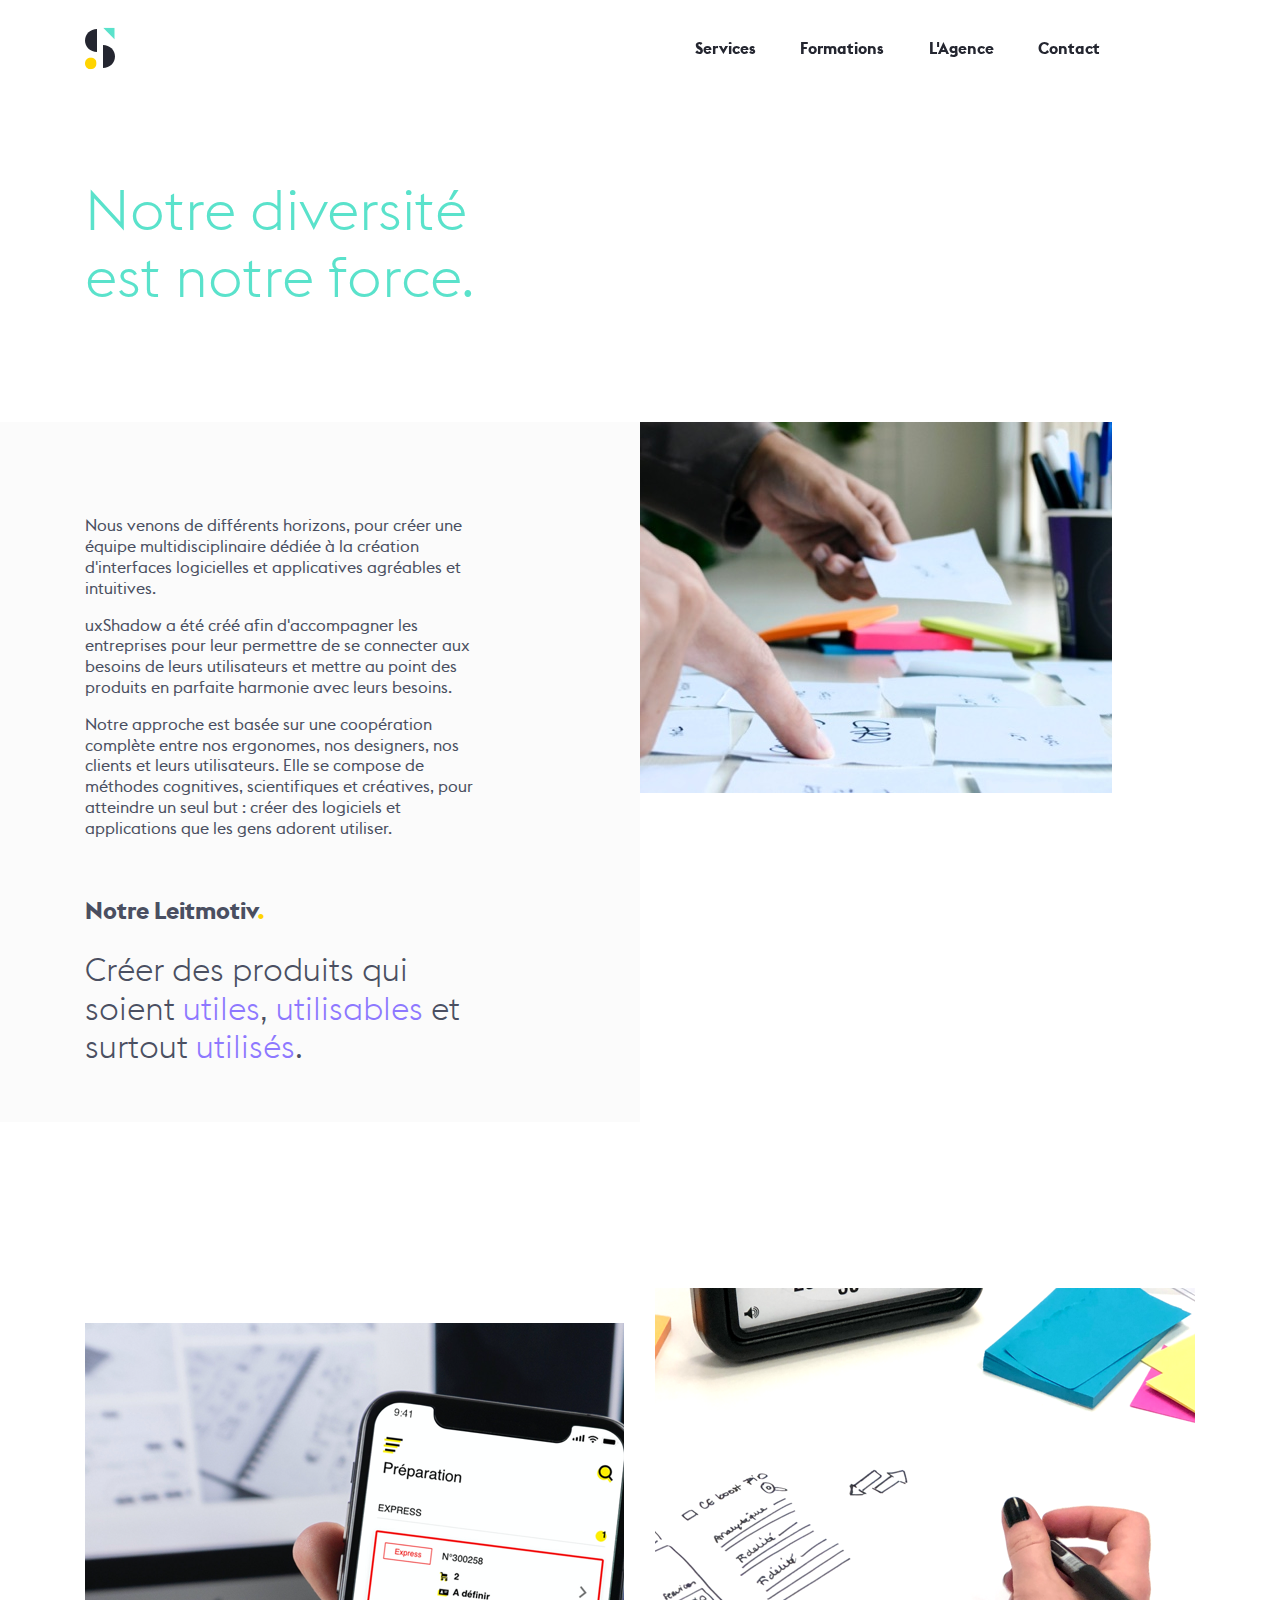
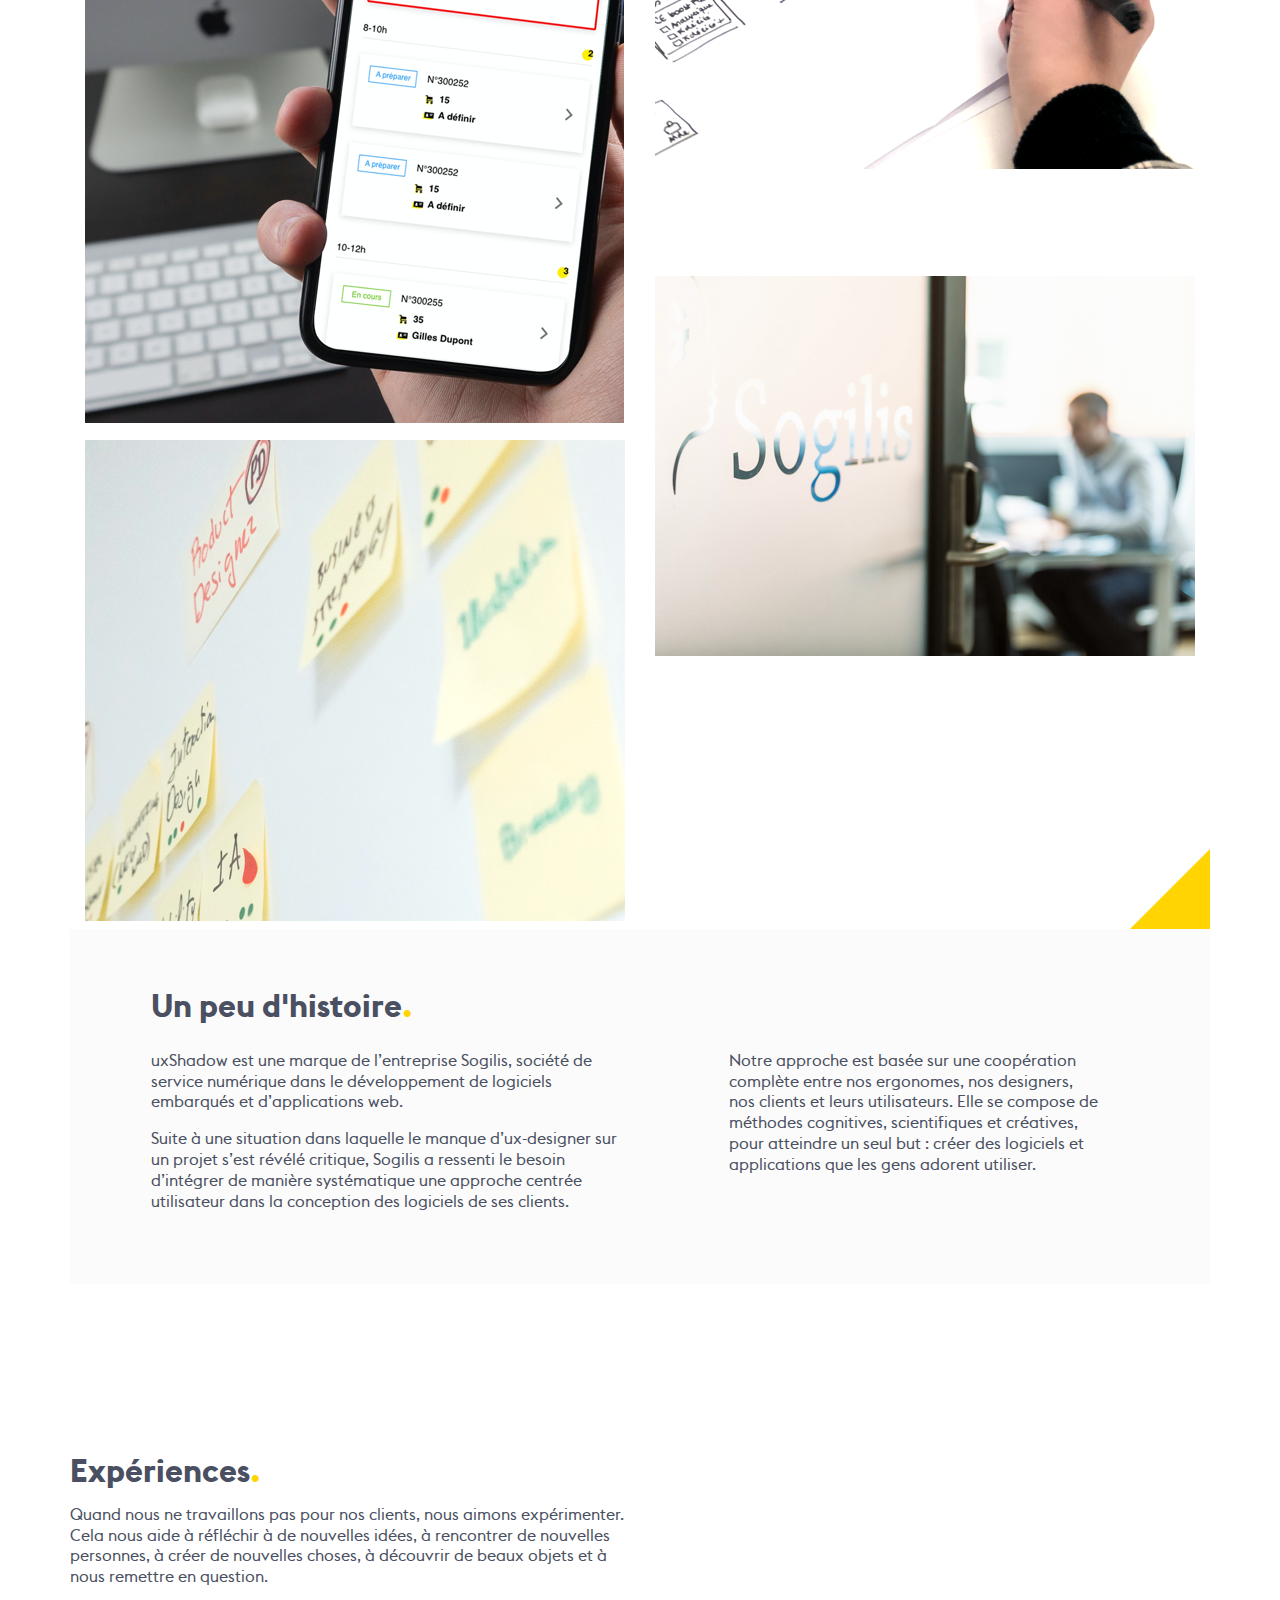
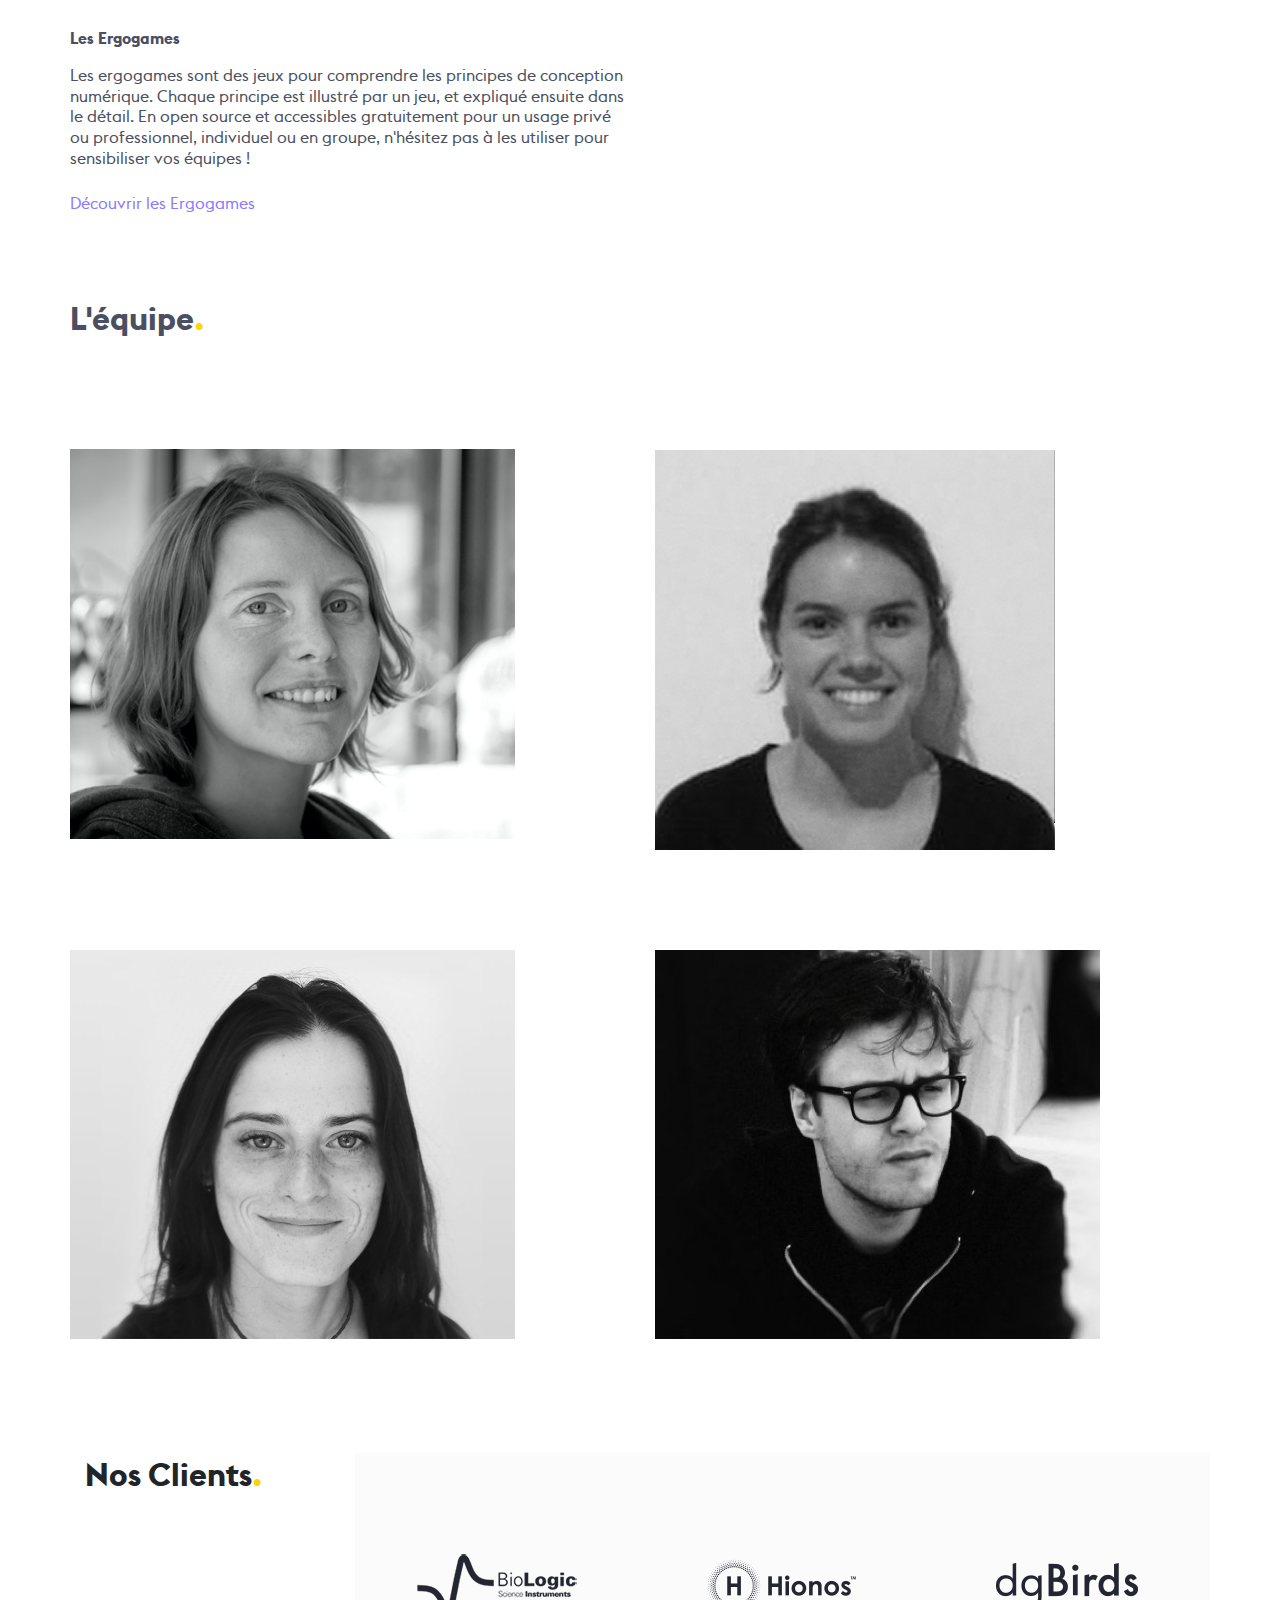
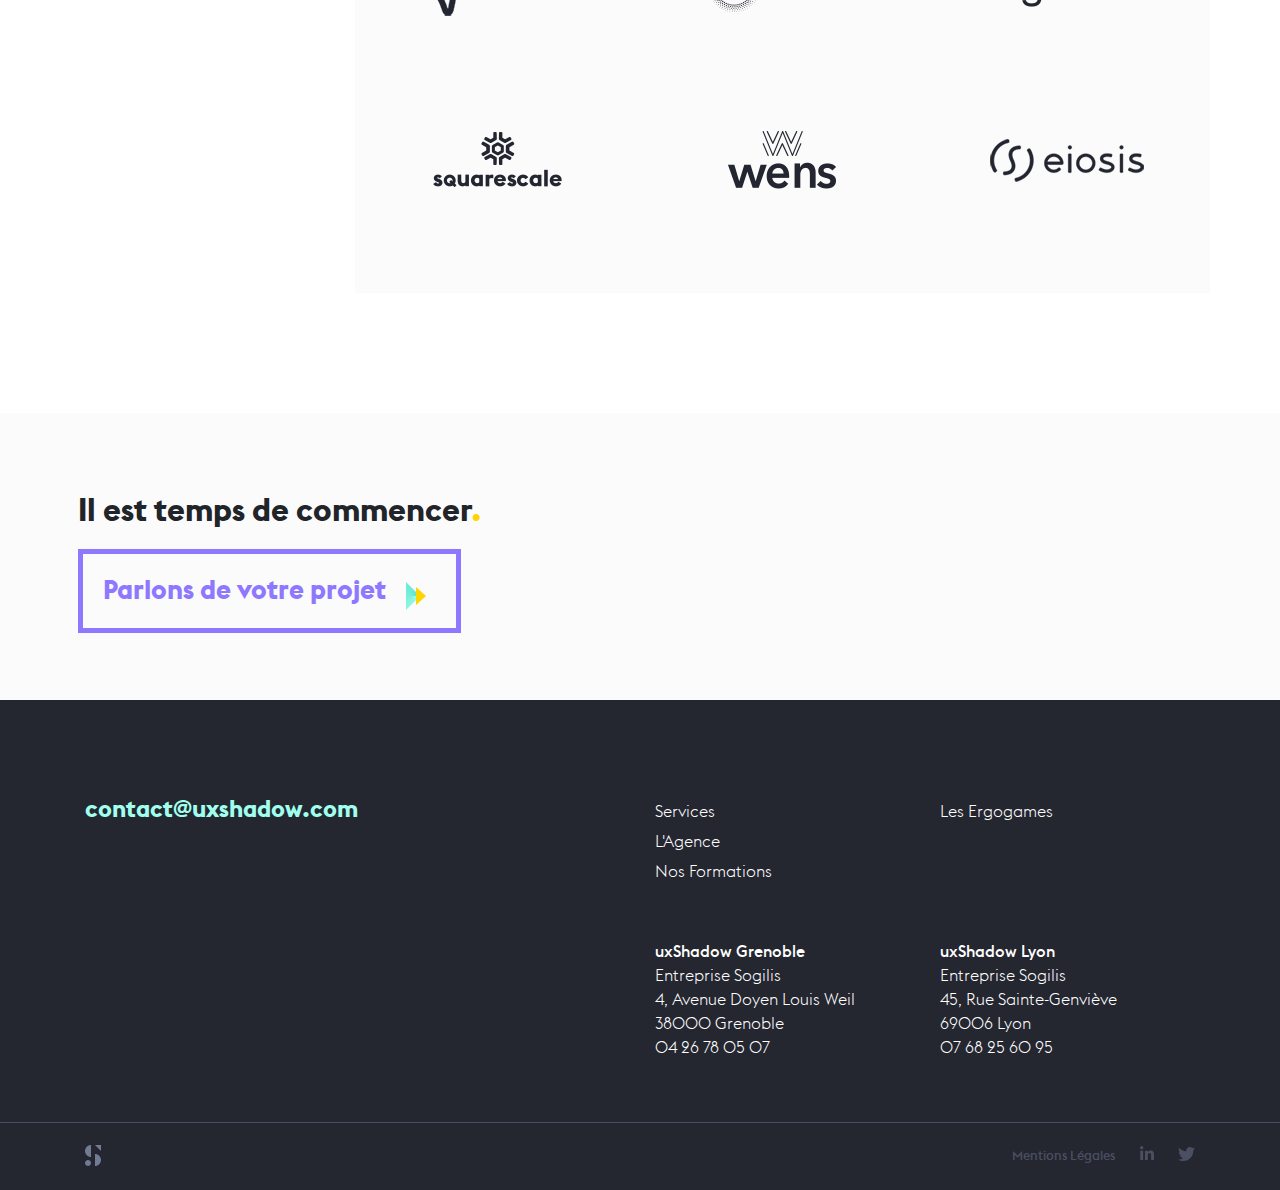
==== commit 07cc9d26: "Add Formations Page" ====
--- a/agence.html
+++ b/agence.html
@@ -48,6 +48,7 @@
                     <div class="col-xl-6 col-lg-7 offset-lg-4 col-md-10 offset-md-1 text-right menu">
                         <a href="services.html" class="link_services">Services</a>
                         <!--<a href="" class="link_realisations">Réalisations</a>-->
+                         <a href="formations.html" class="link_agence">Formations</a>
                         <a href="agence.html" class="link_agence">L'Agence</a>
                         <a href="contact.html" class="link_contact">Contact</a>
                     </div>
@@ -260,9 +261,10 @@
                         <div class="row link_pages">
                             <div class="col-lg-6 col-md-6 col-sm-6 col-6">
                                 <ul>
-                                    <a href="services.html">Services</a>
+                                    <li><a href="services.html">Services</a></li>
                                     <!--<li><a href="">Nos Réalisations</a></li>-->
                                     <li><a href="agence.html">L'Agence</a></li>
+                                    <li><a href="formations.html">Nos Formations</a></li>
                                 </ul>
                             </div>
                             <div class="col-lg-6 col-md-6 col-sm-6 col-6">
@@ -336,6 +338,10 @@
                         <!--<a href="#NULL">Réalisations</a>-->
                       </li>
                        <li>
+                            <a href="formations.html">Nos Formations</a>
+                      </li>
+                       <li>
+                       <li>
                         <a href="contact.html">Contact</a>
                       </li>
                     </ul>
--- a/stylesheets/style.css
+++ b/stylesheets/style.css
@@ -153,51 +153,57 @@
     font-size: 1.5em;
   }
 
-  /* line 145, ../sass/style.scss */
+  /* line 144, ../sass/style.scss */
+  .mega_title_3_light {
+    font-family: 'euclid_flexlight';
+    font-size: 1.5em;
+  }
+
+  /* line 150, ../sass/style.scss */
   .light_title_1 {
     font-family: 'euclid_flexlight';
     font-size: 3.5em;
   }
 
-  /* line 150, ../sass/style.scss */
+  /* line 155, ../sass/style.scss */
   .light_title_2 {
     font-family: 'euclid_flexlight';
     font-size: 2em;
   }
 
   /* TEXTS TYPOS **********************/
-  /* line 157, ../sass/style.scss */
+  /* line 162, ../sass/style.scss */
   .bold {
     font-family: 'euclid_flexbold';
   }
 
-  /* line 161, ../sass/style.scss */
+  /* line 166, ../sass/style.scss */
   .medium {
     font-family: 'euclid_flexmedium';
   }
 
-  /* line 165, ../sass/style.scss */
+  /* line 170, ../sass/style.scss */
   .text_level_16pt_bold {
     font-size: 1em;
     font-family: 'euclid_flexbold';
     line-height: 1.3;
   }
 
-  /* line 171, ../sass/style.scss */
+  /* line 176, ../sass/style.scss */
   .text_level_16pt {
     font-size: 1em;
     font-family: 'euclid_flexregular';
     line-height: 1.3;
   }
 
-  /* line 177, ../sass/style.scss */
+  /* line 182, ../sass/style.scss */
   .text_level_14pt_bold {
     font-size: 0.8em;
     font-family: 'euclid_flexbold';
     line-height: 1.3;
   }
 
-  /* line 183, ../sass/style.scss */
+  /* line 188, ../sass/style.scss */
   .text_level_14pt {
     font-size: 0.8em;
     font-family: 'euclid_flexlight';
@@ -205,35 +211,130 @@
   }
 
   /* BUTTONS ********************/
-  /* line 192, ../sass/style.scss */
+  /* line 197, ../sass/style.scss */
   .link_heliotrope {
     font-family: 'euclid_flexregular';
     color: #8d78ff;
+    -webkit-transition: all 0.3s;
+    -moz-transition: all 0.3s;
+    -o-transition: all 0.3s;
+    transition: all 0.3s;
+  }
+
+  /* line 206, ../sass/style.scss */
+  .link_heliotrope:hover {
+    color: #8d78ff;
+  }
+
+  /* line 210, ../sass/style.scss */
+  .btn_square_blue {
+    display: block;
+    font-family: 'euclid_flexbold';
+    color: #242630;
+    background-color: #5ae2cb;
+    padding-top: 20px;
+    padding-bottom: 10px;
+    padding-left: 20px !important;
+    width: 320px;
+    -webkit-transition: all 0.1s;
+    -moz-transition: all 0.1s;
+    -o-transition: all 0.1s;
+    transition: all 0.1s;
+  }
+
+  /* line 225, ../sass/style.scss */
+  .btn_square_blue::after {
+    content: url("../img/artefact_btn_square_blue.png");
+    display: block;
+    height: 18px;
+    width: 9px;
+    position: absolute;
+    margin-top: -27px;
+    margin-left: 265px;
+    -webkit-transition: all 0.3s;
+    -moz-transition: all 0.3s;
+    -o-transition: all 0.3s;
+    transition: all 0.3s;
+  }
+
+  /* line 239, ../sass/style.scss */
+  .btn_square_blue:hover {
+    background-color: #45ad99;
+    color: white;
+    text-decoration: none;
+  }
+
+  /* line 245, ../sass/style.scss */
+  .btn_square_blue:hover::after {
+    content: url("../img/artefact_btn_square_blue_hover.png");
+  }
+
+  /* line 249, ../sass/style.scss */
+  .toggle_hide {
+    display: block;
+    font-family: 'euclid_flexbold';
+    color: #8d78ff;
+    border: solid 3px #8d78ff;
+    background-color: none;
+    padding-top: 16px;
+    padding-left: 30px;
+    padding-right: 30px;
+  }
+
+  /* line 260, ../sass/style.scss */
+  .btn_more_details {
+    background-color: none;
+    padding-top: 15px;
+    border: #8d78ff 4px solid;
+    color: #8d78ff;
+    font-family: 'euclid_flexbold';
+    padding-left: 20px;
+    padding-right: 20px;
+    cursor: pointer;
+    -webkit-transition: all 0.3s;
+    -moz-transition: all 0.3s;
+    -o-transition: all 0.3s;
+    transition: all 0.3s;
+    border-radius: 0px;
+  }
+
+  /* line 276, ../sass/style.scss */
+  .btn_more_details:hover {
+    background-color: #8d78ff;
+    color: white;
+    border-radius: 0px;
+  }
+
+  /* line 282, ../sass/style.scss */
+  .btn_more_details:visited {
+    background-color: #8d78ff;
+    color: white;
+    border-radius: 0px;
   }
 
   /* COMMON ********************/
-  /* line 200, ../sass/style.scss */
+  /* line 291, ../sass/style.scss */
   .supernova {
     color: #ffd400;
   }
 
-  /* line 204, ../sass/style.scss */
+  /* line 295, ../sass/style.scss */
   .heliotrope {
     color: #8d78ff;
   }
 
-  /* line 208, ../sass/style.scss */
+  /* line 299, ../sass/style.scss */
   .no_padding_right {
     padding-right: 0 !important;
   }
 
-  /* line 212, ../sass/style.scss */
+  /* line 303, ../sass/style.scss */
   .no_padding_left {
     padding-left: 0 !important;
   }
 
   /* HEADER *********************/
-  /* line 218, ../sass/style.scss */
+  /* line 309, ../sass/style.scss */
   .header_content {
     padding-top: 3vh;
     padding-bottom: 3vh;
@@ -245,11 +346,11 @@
     -o-transition: all 0.3s;
     transition: all 0.3s;
   }
-  /* line 229, ../sass/style.scss */
+  /* line 320, ../sass/style.scss */
   .header_content .menu {
     margin-top: 10px;
   }
-  /* line 232, ../sass/style.scss */
+  /* line 323, ../sass/style.scss */
   .header_content .menu a {
     margin-left: 40px;
     font-size: 1em;
@@ -261,11 +362,11 @@
     -o-transition: all 0.3s;
     transition: all 0.3s;
   }
-  /* line 244, ../sass/style.scss */
+  /* line 335, ../sass/style.scss */
   .header_content .menu a:hover {
     color: #45ad99;
   }
-  /* line 248, ../sass/style.scss */
+  /* line 339, ../sass/style.scss */
   .header_content .menu .link_contact::before, .header_content .menu .link_agence::before, .header_content .menu .link_realisations::before, .header_content .menu .link_services::before {
     content: url("../img/artefact_menu.png");
     width: 8px;
@@ -279,28 +380,28 @@
     transition: all 0.3s;
     opacity: 0;
   }
-  /* line 262, ../sass/style.scss */
+  /* line 353, ../sass/style.scss */
   .header_content .menu .link_services:hover::before {
     opacity: 1;
     margin-top: 6px;
   }
-  /* line 267, ../sass/style.scss */
+  /* line 358, ../sass/style.scss */
   .header_content .menu .link_realisations:hover::before {
     opacity: 1;
     margin-top: 6px;
   }
-  /* line 272, ../sass/style.scss */
+  /* line 363, ../sass/style.scss */
   .header_content .menu .link_agence:hover::before {
     opacity: 1;
     margin-top: 6px;
   }
-  /* line 277, ../sass/style.scss */
+  /* line 368, ../sass/style.scss */
   .header_content .menu .link_contact:hover::before {
     opacity: 1;
     margin-top: 6px;
   }
 
-  /* line 284, ../sass/style.scss */
+  /* line 375, ../sass/style.scss */
   .header_content_scroll {
     background-color: white;
     padding-top: 1vh;
@@ -316,11 +417,11 @@
     -o-transition: all 0.3s;
     transition: all 0.3s;
   }
-  /* line 299, ../sass/style.scss */
+  /* line 390, ../sass/style.scss */
   .header_content_scroll .menu {
     margin-top: 10px;
   }
-  /* line 302, ../sass/style.scss */
+  /* line 393, ../sass/style.scss */
   .header_content_scroll .menu a {
     margin-left: 40px;
     font-size: 0.9em;
@@ -332,11 +433,11 @@
     -o-transition: all 0.3s;
     transition: all 0.3s;
   }
-  /* line 314, ../sass/style.scss */
+  /* line 405, ../sass/style.scss */
   .header_content_scroll .menu a:hover {
     color: #45ad99;
   }
-  /* line 318, ../sass/style.scss */
+  /* line 409, ../sass/style.scss */
   .header_content_scroll .menu .link_contact::before, .header_content_scroll .menu .link_agence::before, .header_content_scroll .menu .link_realisations::before, .header_content_scroll .menu .link_services::before {
     content: url("../img/artefact_menu.png");
     width: 8px;
@@ -350,34 +451,34 @@
     transition: all 0.3s;
     opacity: 0;
   }
-  /* line 332, ../sass/style.scss */
+  /* line 423, ../sass/style.scss */
   .header_content_scroll .menu .link_services:hover::before {
     opacity: 1;
     margin-top: 6px;
   }
-  /* line 337, ../sass/style.scss */
+  /* line 428, ../sass/style.scss */
   .header_content_scroll .menu .link_realisations:hover::before {
     opacity: 1;
     margin-top: 6px;
   }
-  /* line 342, ../sass/style.scss */
+  /* line 433, ../sass/style.scss */
   .header_content_scroll .menu .link_agence:hover::before {
     opacity: 1;
     margin-top: 6px;
   }
-  /* line 347, ../sass/style.scss */
+  /* line 438, ../sass/style.scss */
   .header_content_scroll .menu .link_agence:active::before {
     opacity: 1;
     margin-top: 6px;
   }
-  /* line 352, ../sass/style.scss */
+  /* line 443, ../sass/style.scss */
   .header_content_scroll .menu .link_contact:hover::before {
     opacity: 1;
     margin-top: 6px;
   }
 
   /* FOOTER *********************/
-  /* line 361, ../sass/style.scss */
+  /* line 452, ../sass/style.scss */
   footer {
     background-color: #242630;
     margin-top: 0px;
@@ -385,12 +486,12 @@
     padding-right: 0 !important;
     padding-bottom: 20px;
   }
-  /* line 368, ../sass/style.scss */
+  /* line 459, ../sass/style.scss */
   footer .pre_footer {
     padding-top: 100px;
     padding-bottom: 40px;
   }
-  /* line 372, ../sass/style.scss */
+  /* line 463, ../sass/style.scss */
   footer .pre_footer .link_mail {
     color: #a1ffed;
     font-size: 1.5em;
@@ -401,12 +502,12 @@
     -o-transition: all 0.6s;
     transition: all 0.6s;
   }
-  /* line 383, ../sass/style.scss */
+  /* line 474, ../sass/style.scss */
   footer .pre_footer .link_mail:hover {
     color: white;
     text-decoration: underline;
   }
-  /* line 390, ../sass/style.scss */
+  /* line 481, ../sass/style.scss */
   footer .pre_footer .link_pages a {
     color: white;
     font-size: 1em;
@@ -417,19 +518,19 @@
     -o-transition: all 0.6s;
     transition: all 0.6s;
   }
-  /* line 401, ../sass/style.scss */
+  /* line 492, ../sass/style.scss */
   footer .pre_footer .link_pages a:hover {
     color: #a1ffed;
     text-decoration: underline;
   }
-  /* line 407, ../sass/style.scss */
+  /* line 498, ../sass/style.scss */
   footer .pre_footer .link_places {
     margin-top: 40px;
     color: white;
     font-size: 1em;
     font-family: 'euclid_flexlight';
   }
-  /* line 413, ../sass/style.scss */
+  /* line 504, ../sass/style.scss */
   footer .pre_footer .link_places a {
     color: white;
     font-size: 1em;
@@ -440,33 +541,33 @@
     -o-transition: all 0.6s;
     transition: all 0.6s;
   }
-  /* line 424, ../sass/style.scss */
+  /* line 515, ../sass/style.scss */
   footer .pre_footer .link_places a:hover {
     color: #a1ffed;
     text-decoration: underline;
   }
-  /* line 431, ../sass/style.scss */
+  /* line 522, ../sass/style.scss */
   footer .horizontal_line {
     display: block;
     background-color: #4a4f61;
     height: 1px;
     width: 100%;
   }
-  /* line 438, ../sass/style.scss */
+  /* line 529, ../sass/style.scss */
   footer .sub_footer {
     margin-top: 20px;
   }
-  /* line 441, ../sass/style.scss */
+  /* line 532, ../sass/style.scss */
   footer .sub_footer .linkedin {
     margin-top: -4px;
     margin-right: 20px;
     margin-left: 20px;
   }
-  /* line 447, ../sass/style.scss */
+  /* line 538, ../sass/style.scss */
   footer .sub_footer .twitter {
     margin-top: -3px;
   }
-  /* line 451, ../sass/style.scss */
+  /* line 542, ../sass/style.scss */
   footer .sub_footer .link_mentions_legales {
     color: #4a4f61;
     font-size: 0.8em;
@@ -476,48 +577,48 @@
     -o-transition: all 0.6s;
     transition: all 0.6s;
   }
-  /* line 461, ../sass/style.scss */
+  /* line 552, ../sass/style.scss */
   footer .sub_footer .link_mentions_legales:hover {
     color: white;
     text-decoration: none;
   }
 
   /* UNIVERSAL ******************/
-  /* line 470, ../sass/style.scss */
+  /* line 561, ../sass/style.scss */
   .zone_clients {
     margin-top: 70px;
   }
-  /* line 474, ../sass/style.scss */
+  /* line 565, ../sass/style.scss */
   .zone_clients .mega_title_2 {
     margin-top: 15px;
   }
-  /* line 478, ../sass/style.scss */
+  /* line 569, ../sass/style.scss */
   .zone_clients .all_logo {
     background-color: #FBFBFB;
   }
-  /* line 482, ../sass/style.scss */
+  /* line 573, ../sass/style.scss */
   .zone_clients .all_logo .top_line img {
     padding-top: 10vh;
   }
-  /* line 488, ../sass/style.scss */
+  /* line 579, ../sass/style.scss */
   .zone_clients .all_logo .bottom_line img {
     padding-bottom: 10vh;
   }
-  /* line 494, ../sass/style.scss */
+  /* line 585, ../sass/style.scss */
   .zone_clients .all_logo .middle_line img {
     padding-top: 10vh;
     padding-bottom: 10vh;
   }
 
-  /* line 502, ../sass/style.scss */
+  /* line 593, ../sass/style.scss */
   .zone_contact {
     margin-top: 120px;
   }
-  /* line 505, ../sass/style.scss */
+  /* line 596, ../sass/style.scss */
   .zone_contact .mega_title_1 {
     font-size: 2.5em !important;
   }
-  /* line 509, ../sass/style.scss */
+  /* line 600, ../sass/style.scss */
   .zone_contact a {
     font-size: 2.5em;
     text-decoration: underline;
@@ -529,29 +630,29 @@
     -o-transition: all 0.6s;
     transition: all 0.6s;
   }
-  /* line 521, ../sass/style.scss */
+  /* line 612, ../sass/style.scss */
   .zone_contact img {
     margin-top: -10px;
     margin-left: 20px;
   }
-  /* line 526, ../sass/style.scss */
+  /* line 617, ../sass/style.scss */
   .zone_contact a:hover {
     color: #242630;
   }
 
-  /* line 532, ../sass/style.scss */
+  /* line 623, ../sass/style.scss */
   .zone_contact_2 {
     background-color: #FBFBFB;
     margin-top: 120px;
     padding-top: 90px;
     padding-bottom: 90px;
   }
-  /* line 538, ../sass/style.scss */
+  /* line 629, ../sass/style.scss */
   .zone_contact_2 .mega_title_1 {
     font-size: 2em !important;
     margin-bottom: 40px;
   }
-  /* line 543, ../sass/style.scss */
+  /* line 634, ../sass/style.scss */
   .zone_contact_2 a {
     border: 5px solid #8d78ff;
     font-size: 1.7em;
@@ -567,18 +668,18 @@
     padding-right: 30px;
     background-color: #FBFBFB;
   }
-  /* line 558, ../sass/style.scss */
+  /* line 649, ../sass/style.scss */
   .zone_contact_2 a img {
     margin-left: 20px;
   }
-  /* line 563, ../sass/style.scss */
+  /* line 654, ../sass/style.scss */
   .zone_contact_2 a:hover {
     color: white;
     background-color: #8d78ff;
     text-decoration: none;
   }
 
-  /* line 571, ../sass/style.scss */
+  /* line 662, ../sass/style.scss */
   .zone_faq {
     background: #4a4f61;
     margin-top: 120px;
@@ -586,29 +687,29 @@
     padding-top: 100px;
     /* Accordion styles */
   }
-  /* line 577, ../sass/style.scss */
+  /* line 668, ../sass/style.scss */
   .zone_faq .mega_title_2 {
     margin-bottom: 30px;
     color: white !important;
     letter-spacing: 0.1em;
   }
-  /* line 583, ../sass/style.scss */
+  /* line 674, ../sass/style.scss */
   .zone_faq input {
     position: absolute;
     opacity: 0;
     z-index: -1;
   }
-  /* line 590, ../sass/style.scss */
+  /* line 681, ../sass/style.scss */
   .zone_faq .tabs {
     overflow: hidden;
   }
-  /* line 594, ../sass/style.scss */
+  /* line 685, ../sass/style.scss */
   .zone_faq .tab {
     width: 100%;
     color: white;
     overflow: hidden;
   }
-  /* line 599, ../sass/style.scss */
+  /* line 690, ../sass/style.scss */
   .zone_faq .tab-label {
     display: flex;
     color: white;
@@ -619,11 +720,11 @@
     padding-top: 0.5em;
     /* Icon */
   }
-  /* line 609, ../sass/style.scss */
+  /* line 700, ../sass/style.scss */
   .zone_faq .tab-label:hover {
     color: #5ae2cb;
   }
-  /* line 613, ../sass/style.scss */
+  /* line 704, ../sass/style.scss */
   .zone_faq .tab-label::after {
     content: url("../img/artefact_accordeon_unchecked.png");
     width: 1em;
@@ -631,33 +732,33 @@
     transition: all .35s;
     margin-left: 10px;
   }
-  /* line 622, ../sass/style.scss */
+  /* line 713, ../sass/style.scss */
   .zone_faq .tab-content {
     max-height: 0;
     color: #4a4f61;
     transition: all .35s;
   }
-  /* line 627, ../sass/style.scss */
+  /* line 718, ../sass/style.scss */
   .zone_faq .tab-content .text_level_16pt_bold {
     padding-top: 10px;
   }
-  /* line 636, ../sass/style.scss */
+  /* line 727, ../sass/style.scss */
   .zone_faq input:checked + .tab-label {
     color: white;
   }
-  /* line 639, ../sass/style.scss */
+  /* line 730, ../sass/style.scss */
   .zone_faq input:checked + .tab-label::after {
     content: url("../img/artefact_accordeon_checked.png");
     transform: rotate(180deg);
     margin-top: -5px;
   }
-  /* line 646, ../sass/style.scss */
+  /* line 737, ../sass/style.scss */
   .zone_faq input:checked ~ .tab-content {
     max-height: 100vh;
     color: white;
   }
 
-  /* line 653, ../sass/style.scss */
+  /* line 744, ../sass/style.scss */
   .zone_faq::before {
     content: url("../img/artefact_services_2.png");
     display: block;
@@ -669,15 +770,15 @@
   }
 
   /* HOME ***********************/
-  /* line 668, ../sass/style.scss */
+  /* line 759, ../sass/style.scss */
   .home_hero {
     margin-top: 100px;
   }
-  /* line 671, ../sass/style.scss */
+  /* line 762, ../sass/style.scss */
   .home_hero .mega_title_1 {
     margin-top: 15vh;
   }
-  /* line 675, ../sass/style.scss */
+  /* line 766, ../sass/style.scss */
   .home_hero .mega_title_1::before {
     content: '';
     display: block;
@@ -689,32 +790,32 @@
     margin-left: 2px;
     margin-top: -8px;
   }
-  /* line 687, ../sass/style.scss */
+  /* line 778, ../sass/style.scss */
   .home_hero .text_level_16pt {
     margin-top: 25vh;
     color: #4a4f61;
   }
-  /* line 692, ../sass/style.scss */
+  /* line 783, ../sass/style.scss */
   .home_hero img {
     width: 100%;
   }
 
-  /* line 697, ../sass/style.scss */
+  /* line 788, ../sass/style.scss */
   .home_values {
     margin-top: 20vh;
   }
-  /* line 700, ../sass/style.scss */
+  /* line 791, ../sass/style.scss */
   .home_values .mega_title_2 {
     margin-bottom: 30px;
     margin-top: 20px;
   }
-  /* line 705, ../sass/style.scss */
+  /* line 796, ../sass/style.scss */
   .home_values li {
     margin-top: 20px;
     color: #4a4f61;
   }
 
-  /* line 711, ../sass/style.scss */
+  /* line 802, ../sass/style.scss */
   .home_solutions_background {
     margin-left: 0 !important;
     padding-left: 0 !important;
@@ -726,45 +827,45 @@
     z-index: -1;
   }
 
-  /* line 724, ../sass/style.scss */
+  /* line 815, ../sass/style.scss */
   .home_solutions_content .mega_title_2 {
     padding-bottom: 50px;
   }
-  /* line 728, ../sass/style.scss */
+  /* line 819, ../sass/style.scss */
   .home_solutions_content .col-lg-4 {
     padding: 0px !important;
   }
-  /* line 732, ../sass/style.scss */
+  /* line 823, ../sass/style.scss */
   .home_solutions_content .text_level_14pt {
     margin-bottom: 50px;
   }
-  /* line 736, ../sass/style.scss */
+  /* line 827, ../sass/style.scss */
   .home_solutions_content .text_level_16pt_bold {
     margin-top: 40px;
     line-height: 0em;
   }
 
-  /* line 742, ../sass/style.scss */
+  /* line 833, ../sass/style.scss */
   .home_offre {
     margin-top: 150px;
   }
-  /* line 745, ../sass/style.scss */
+  /* line 836, ../sass/style.scss */
   .home_offre .mega_title_2 {
     margin-bottom: 40px;
     margin-top: 10px;
   }
-  /* line 750, ../sass/style.scss */
+  /* line 841, ../sass/style.scss */
   .home_offre .text_level_14pt {
     margin-bottom: 60px;
     margin-left: 30px;
   }
-  /* line 755, ../sass/style.scss */
+  /* line 846, ../sass/style.scss */
   .home_offre .text_level_16pt_bold {
     margin-top: 20px;
     margin-left: 30px;
     line-height: 0 !important;
   }
-  /* line 761, ../sass/style.scss */
+  /* line 852, ../sass/style.scss */
   .home_offre .text_level_16pt_bold::before {
     content: url("../img/artefact_triangle_heliotrope_2.png");
     display: block;
@@ -775,15 +876,15 @@
     margin-left: -25px;
   }
 
-  /* line 772, ../sass/style.scss */
+  /* line 863, ../sass/style.scss */
   .home_realisations {
     margin-top: 100px;
   }
-  /* line 775, ../sass/style.scss */
+  /* line 866, ../sass/style.scss */
   .home_realisations img {
     width: 95%;
   }
-  /* line 779, ../sass/style.scss */
+  /* line 870, ../sass/style.scss */
   .home_realisations .project_section {
     margin-bottom: 70px;
     -webkit-transition: all 0.6s;
@@ -791,81 +892,81 @@
     -o-transition: all 0.6s;
     transition: all 0.6s;
   }
-  /* line 786, ../sass/style.scss */
+  /* line 877, ../sass/style.scss */
   .home_realisations .project_section img, .home_realisations .project_section .simpleParallax {
     -webkit-transition: all 0.6s;
     -moz-transition: all 0.6s;
     -o-transition: all 0.6s;
     transition: all 0.6s;
   }
-  /* line 796, ../sass/style.scss */
+  /* line 887, ../sass/style.scss */
   .home_realisations .project_section:hover .simpleParallax {
     -webkit-box-shadow: 0px 4px 24px 0px rgba(0, 0, 0, 0.23);
     -moz-box-shadow: 0px 4px 24px 0px rgba(0, 0, 0, 0.23);
     box-shadow: 0px 4px 24px 0px rgba(0, 0, 0, 0.23);
   }
-  /* line 802, ../sass/style.scss */
+  /* line 893, ../sass/style.scss */
   .home_realisations .project_section:hover img {
     transform: scale(0.95) !important;
     -webkit-box-shadow: 0px 4px 24px 0px rgba(0, 0, 0, 0.23);
     -moz-box-shadow: 0px 4px 24px 0px rgba(0, 0, 0, 0.23);
     box-shadow: 0px 4px 24px 0px rgba(0, 0, 0, 0.23);
   }
-  /* line 810, ../sass/style.scss */
+  /* line 901, ../sass/style.scss */
   .home_realisations .col-lg-6 {
     padding: 0;
   }
-  /* line 814, ../sass/style.scss */
+  /* line 905, ../sass/style.scss */
   .home_realisations .mega_title_2 {
     margin-bottom: 50px;
   }
-  /* line 818, ../sass/style.scss */
+  /* line 909, ../sass/style.scss */
   .home_realisations .text_level_16pt_bold {
     margin-top: 30px;
     line-height: 0em;
   }
-  /* line 823, ../sass/style.scss */
+  /* line 914, ../sass/style.scss */
   .home_realisations .text_level_14pt {
     line-height: 1em;
   }
 
   /* CONTACT ***********************/
-  /* line 830, ../sass/style.scss */
+  /* line 921, ../sass/style.scss */
   .contact_content {
     margin-top: 200px;
     margin-bottom: 80px;
   }
-  /* line 834, ../sass/style.scss */
+  /* line 925, ../sass/style.scss */
   .contact_content .mega_title_2 {
     margin-top: 10px;
   }
-  /* line 838, ../sass/style.scss */
+  /* line 929, ../sass/style.scss */
   .contact_content p {
     margin-top: 60px;
   }
-  /* line 842, ../sass/style.scss */
+  /* line 933, ../sass/style.scss */
   .contact_content li {
     color: #242630;
     font-size: 1em;
     font-family: 'euclid_flexregular';
     line-height: 1.3;
   }
-  /* line 849, ../sass/style.scss */
+  /* line 940, ../sass/style.scss */
   .contact_content .medium {
     font-family: 'euclid_flexmedium';
     margin-top: 50px;
     margin-bottom: 10px;
   }
-  /* line 855, ../sass/style.scss */
+  /* line 946, ../sass/style.scss */
   .contact_content a {
     color: #8d78ff;
   }
-  /* line 859, ../sass/style.scss */
+  /* line 950, ../sass/style.scss */
   .contact_content a:hover {
     text-decoration: underline;
     color: #8d78ff;
   }
-  /* line 864, ../sass/style.scss */
+  /* line 955, ../sass/style.scss */
   .contact_content .formulaire {
     background-color: white;
     -webkit-box-shadow: 0px 4px 24px 0px rgba(0, 0, 0, 0.23);
@@ -876,14 +977,14 @@
     padding-right: 30px;
     padding-bottom: 40px;
   }
-  /* line 874, ../sass/style.scss */
+  /* line 965, ../sass/style.scss */
   .contact_content .formulaire input, .contact_content .formulaire textarea {
     width: 100%;
     border: solid #4a4f61 1px;
     color: #4a4f61;
     font-family: 'euclid_flexmedium';
   }
-  /* line 881, ../sass/style.scss */
+  /* line 972, ../sass/style.scss */
   .contact_content .formulaire input[type="text"], .contact_content .formulaire input[type="email"] {
     padding-top: 20px;
     border: none;
@@ -896,11 +997,11 @@
     color: #4a4f61;
     font-family: 'euclid_flexmedium';
   }
-  /* line 894, ../sass/style.scss */
+  /* line 985, ../sass/style.scss */
   .contact_content .formulaire input[type="email"] {
     margin-top: 20px;
   }
-  /* line 898, ../sass/style.scss */
+  /* line 989, ../sass/style.scss */
   .contact_content .formulaire textarea {
     height: 200px;
     margin-top: 20px;
@@ -913,7 +1014,7 @@
     color: #4a4f61;
     font-family: 'euclid_flexmedium';
   }
-  /* line 911, ../sass/style.scss */
+  /* line 1002, ../sass/style.scss */
   .contact_content .formulaire textarea:focus, .contact_content .formulaire input[type="text"]:focus, .contact_content .formulaire input[type="email"]:focus {
     outline: none;
     color: #242630;
@@ -922,7 +1023,7 @@
     box-shadow: inset 0px 0px 0px 3px #5ae2cb;
     border: none;
   }
-  /* line 920, ../sass/style.scss */
+  /* line 1011, ../sass/style.scss */
   .contact_content .formulaire input[type="submit"] {
     padding-top: 25px;
     padding-bottom: 14px;
@@ -937,23 +1038,23 @@
     -o-transition: all 0.6s;
     transition: all 0.6s;
   }
-  /* line 935, ../sass/style.scss */
+  /* line 1026, ../sass/style.scss */
   .contact_content .formulaire input[type="submit"]:hover {
     color: white;
     background-color: #45ad99;
   }
 
   /* AGENCE *********************/
-  /* line 944, ../sass/style.scss */
+  /* line 1035, ../sass/style.scss */
   .agence_hero {
     margin-top: 200px;
   }
-  /* line 947, ../sass/style.scss */
+  /* line 1038, ../sass/style.scss */
   .agence_hero .light_title_1 {
     color: #5ae2cb;
   }
 
-  /* line 952, ../sass/style.scss */
+  /* line 1043, ../sass/style.scss */
   .agence_zone_1_background {
     margin-left: 0 !important;
     padding-left: 0 !important;
@@ -965,125 +1066,125 @@
     z-index: -1;
   }
 
-  /* line 965, ../sass/style.scss */
+  /* line 1056, ../sass/style.scss */
   .agence_zone_1 .text {
     margin-top: 180px;
     color: #4a4f61;
   }
-  /* line 970, ../sass/style.scss */
+  /* line 1061, ../sass/style.scss */
   .agence_zone_1 p, .agence_zone_1 h1, .agence_zone_1 h2 {
     margin-right: 150px;
   }
-  /* line 974, ../sass/style.scss */
+  /* line 1065, ../sass/style.scss */
   .agence_zone_1 h1 {
     margin-top: 60px;
     margin-bottom: 30px;
   }
-  /* line 979, ../sass/style.scss */
+  /* line 1070, ../sass/style.scss */
   .agence_zone_1 .image {
     margin-top: 80px;
   }
 
-  /* line 984, ../sass/style.scss */
+  /* line 1075, ../sass/style.scss */
   .agence_zone_2 {
     margin-top: 80px;
   }
-  /* line 987, ../sass/style.scss */
+  /* line 1078, ../sass/style.scss */
   .agence_zone_2 img {
     margin-top: 50px;
   }
-  /* line 991, ../sass/style.scss */
+  /* line 1082, ../sass/style.scss */
   .agence_zone_2 .top-line {
     margin-top: 120px;
   }
 
-  /* line 996, ../sass/style.scss */
+  /* line 1087, ../sass/style.scss */
   .artefact {
     margin-top: 0px;
     padding-right: 0 !important;
   }
 
-  /* line 1001, ../sass/style.scss */
+  /* line 1092, ../sass/style.scss */
   .agence_zone_3 {
     background-color: #FBFBFB;
     color: #4a4f61;
     padding-top: 70px;
     padding-bottom: 50px;
   }
-  /* line 1002, ../sass/style.scss */
+  /* line 1093, ../sass/style.scss */
   .agence_zone_3 .mega_title_2 {
     margin-bottom: 20px;
   }
 
-  /* line 1012, ../sass/style.scss */
+  /* line 1103, ../sass/style.scss */
   .agence_zone_4 {
     margin-top: 180px;
     color: #4a4f61;
   }
-  /* line 1016, ../sass/style.scss */
+  /* line 1107, ../sass/style.scss */
   .agence_zone_4 h2 {
     margin-bottom: 30px;
   }
 
-  /* line 1021, ../sass/style.scss */
+  /* line 1112, ../sass/style.scss */
   .agence_zone_4_background {
     margin-top: -500px;
     z-index: 0;
     position: relative;
   }
-  /* line 1026, ../sass/style.scss */
+  /* line 1117, ../sass/style.scss */
   .agence_zone_4_background img {
     width: 100%;
   }
 
-  /* line 1031, ../sass/style.scss */
+  /* line 1122, ../sass/style.scss */
   .agence_zone_5 {
     color: #4a4f61;
     z-index: 3;
     position: relative;
   }
-  /* line 1036, ../sass/style.scss */
+  /* line 1127, ../sass/style.scss */
   .agence_zone_5 .ergogames {
     margin-top: 25px;
   }
 
-  /* line 1041, ../sass/style.scss */
+  /* line 1132, ../sass/style.scss */
   .agence_zone_6 {
     color: #4a4f61;
     margin-top: 90px;
   }
-  /* line 1045, ../sass/style.scss */
+  /* line 1136, ../sass/style.scss */
   .agence_zone_6 h1 {
     margin-bottom: 40px;
   }
-  /* line 1049, ../sass/style.scss */
+  /* line 1140, ../sass/style.scss */
   .agence_zone_6 img {
     margin-bottom: 20px;
   }
-  /* line 1053, ../sass/style.scss */
+  /* line 1144, ../sass/style.scss */
   .agence_zone_6 .text_level_16pt_bold {
     line-height: 1em !important;
   }
-  /* line 1057, ../sass/style.scss */
+  /* line 1148, ../sass/style.scss */
   .agence_zone_6 .text_level_16pt {
     line-height: 0em !important;
     margin-bottom: 50px;
   }
 
   /* SERVICES *********************/
-  /* line 1065, ../sass/style.scss */
+  /* line 1156, ../sass/style.scss */
   .services_hero {
     margin-top: 200px;
   }
-  /* line 1068, ../sass/style.scss */
+  /* line 1159, ../sass/style.scss */
   .services_hero .light_title_1 {
     color: #8d78ff;
   }
-  /* line 1072, ../sass/style.scss */
+  /* line 1163, ../sass/style.scss */
   .services_hero .text_level_16pt {
     color: #4a4f61;
   }
-  /* line 1076, ../sass/style.scss */
+  /* line 1167, ../sass/style.scss */
   .services_hero .explications {
     padding-left: 60px;
     padding-right: 60px;
@@ -1091,7 +1192,7 @@
     padding-bottom: 40px;
     background-color: #FBFBFB;
   }
-  /* line 1084, ../sass/style.scss */
+  /* line 1175, ../sass/style.scss */
   .services_hero .explications::before {
     content: url("../img/artefact_services_1.png");
     display: block;
@@ -1102,35 +1203,35 @@
     margin-left: -120px;
   }
 
-  /* line 1095, ../sass/style.scss */
+  /* line 1186, ../sass/style.scss */
   .services_zone_1 {
     margin-top: 120px;
   }
-  /* line 1098, ../sass/style.scss */
+  /* line 1189, ../sass/style.scss */
   .services_zone_1 .mega_title_2 {
     margin-bottom: 40px;
   }
-  /* line 1102, ../sass/style.scss */
+  /* line 1193, ../sass/style.scss */
   .services_zone_1 .zone_accordeon {
     /* Accordion styles */
   }
-  /* line 1103, ../sass/style.scss */
+  /* line 1194, ../sass/style.scss */
   .services_zone_1 .zone_accordeon input {
     position: absolute;
     opacity: 0;
     z-index: -1;
   }
-  /* line 1110, ../sass/style.scss */
+  /* line 1201, ../sass/style.scss */
   .services_zone_1 .zone_accordeon .tabs {
     overflow: hidden;
   }
-  /* line 1113, ../sass/style.scss */
+  /* line 1204, ../sass/style.scss */
   .services_zone_1 .zone_accordeon .tab {
     width: 100%;
     color: white;
     overflow: hidden;
   }
-  /* line 1118, ../sass/style.scss */
+  /* line 1209, ../sass/style.scss */
   .services_zone_1 .zone_accordeon .tab-label {
     display: flex;
     color: #4a4f61;
@@ -1141,11 +1242,11 @@
     padding-top: 0.5em;
     /* Icon */
   }
-  /* line 1128, ../sass/style.scss */
+  /* line 1219, ../sass/style.scss */
   .services_zone_1 .zone_accordeon .tab-label:hover {
     color: #5ae2cb;
   }
-  /* line 1131, ../sass/style.scss */
+  /* line 1222, ../sass/style.scss */
   .services_zone_1 .zone_accordeon .tab-label::after {
     content: url("../img/artefact_accordeon_unchecked.png");
     width: 1em;
@@ -1153,7 +1254,7 @@
     transition: all .35s;
     margin-left: 10px;
   }
-  /* line 1140, ../sass/style.scss */
+  /* line 1231, ../sass/style.scss */
   .services_zone_1 .zone_accordeon .tab-content {
     border-left: white solid 2px;
     max-height: 0;
@@ -1162,21 +1263,22 @@
     background: white;
     transition: all .35s;
   }
-  /* line 1148, ../sass/style.scss */
+  /* line 1239, ../sass/style.scss */
   .services_zone_1 .zone_accordeon .tab-content .text_level_16pt_bold {
     padding-top: 10px;
-  }
-  /* line 1156, ../sass/style.scss */
+    margin-bottom: 5px !important;
+  }
+  /* line 1248, ../sass/style.scss */
   .services_zone_1 .zone_accordeon input:checked + .tab-label {
     color: #242630;
   }
-  /* line 1158, ../sass/style.scss */
+  /* line 1250, ../sass/style.scss */
   .services_zone_1 .zone_accordeon input:checked + .tab-label::after {
     content: url("../img/artefact_accordeon_checked.png");
     transform: rotate(180deg);
     margin-top: -5px;
   }
-  /* line 1164, ../sass/style.scss */
+  /* line 1256, ../sass/style.scss */
   .services_zone_1 .zone_accordeon input:checked ~ .tab-content {
     max-height: 100vh;
     color: #4a4f61;
@@ -1184,32 +1286,32 @@
     margin-left: 10px;
   }
 
-  /* line 1174, ../sass/style.scss */
+  /* line 1266, ../sass/style.scss */
   .services_zone_2 {
     background-color: #FBFBFB;
     margin-top: 120px;
     padding-top: 80px;
     padding-bottom: 30px;
   }
-  /* line 1181, ../sass/style.scss */
+  /* line 1273, ../sass/style.scss */
   .services_zone_2 .mega_title_2 {
     padding-bottom: 50px;
   }
-  /* line 1185, ../sass/style.scss */
+  /* line 1277, ../sass/style.scss */
   .services_zone_2 .col-lg-4 {
     padding: 0px !important;
   }
-  /* line 1189, ../sass/style.scss */
+  /* line 1281, ../sass/style.scss */
   .services_zone_2 .text_level_14pt {
     margin-bottom: 50px;
   }
-  /* line 1193, ../sass/style.scss */
+  /* line 1285, ../sass/style.scss */
   .services_zone_2 .text_level_16pt_bold {
     margin-top: 40px;
     line-height: 0em;
   }
 
-  /* line 1201, ../sass/style.scss */
+  /* line 1293, ../sass/style.scss */
   .services_zone_2::after {
     content: '';
     display: block;
@@ -1221,72 +1323,193 @@
     margin-top: -678px;
     z-index: -1;
   }
+
+  /* FORMATIONS *********************/
+  /* line 1308, ../sass/style.scss */
+  .formations_hero {
+    margin-top: 200px;
+  }
+  /* line 1311, ../sass/style.scss */
+  .formations_hero h1 {
+    color: #45ad99;
+  }
+  /* line 1315, ../sass/style.scss */
+  .formations_hero img {
+    margin-top: 80px;
+  }
+  /* line 1319, ../sass/style.scss */
+  .formations_hero .text_level_16pt_bold {
+    margin-top: 25px;
+    color: #4a4f61;
+  }
+  /* line 1324, ../sass/style.scss */
+  .formations_hero .text_level_16pt {
+    margin-top: 10px;
+    color: #4a4f61;
+  }
+
+  /* line 1330, ../sass/style.scss */
+  .formations_zone_1 {
+    color: #4a4f61;
+    margin-top: 80px;
+    background-color: #FBFBFB;
+    padding-top: 52px;
+    padding-bottom: 30px;
+    padding-left: 45px !important;
+    padding-right: 45px !important;
+  }
+  /* line 1339, ../sass/style.scss */
+  .formations_zone_1 li {
+    margin-top: 20px;
+  }
+
+  /* line 1344, ../sass/style.scss */
+  .formations_zone_1::after {
+    content: url(../img/artefact_services_1.png);
+    display: block;
+    transform: rotate(270deg);
+    height: 60px;
+    width: 60px;
+    margin-top: 29px;
+    position: absolute;
+    margin-left: -45px;
+  }
+
+  /* line 1355, ../sass/style.scss */
+  .formations_zone_2 {
+    margin-top: 150px;
+  }
+  /* line 1358, ../sass/style.scss */
+  .formations_zone_2 .img_1 {
+    position: absolute;
+    margin-left: -150px;
+    margin-top: -100px;
+  }
+  /* line 1364, ../sass/style.scss */
+  .formations_zone_2 .img_2 {
+    position: absolute;
+    margin-left: -150px;
+    margin-top: 0px;
+  }
+  /* line 1370, ../sass/style.scss */
+  .formations_zone_2 .mega_title_2 {
+    margin-bottom: 80px;
+  }
+  /* line 1374, ../sass/style.scss */
+  .formations_zone_2 .formation_2 {
+    margin-top: 100px;
+  }
+  /* line 1378, ../sass/style.scss */
+  .formations_zone_2 .formation {
+    background-color: #FBFBFB;
+    padding-top: 70px;
+    padding-bottom: 53px;
+    padding-left: 70px !important;
+    padding-right: 70px !important;
+    margin-bottom: 80px;
+  }
+  /* line 1386, ../sass/style.scss */
+  .formations_zone_2 .formation .mega_title_3_light {
+    margin-top: 20px;
+  }
+  /* line 1390, ../sass/style.scss */
+  .formations_zone_2 .formation .text_level_16pt_bold {
+    margin-top: 40px;
+    margin-bottom: 0px;
+  }
+  /* line 1395, ../sass/style.scss */
+  .formations_zone_2 .formation .btn_square_blue {
+    margin-top: 30px;
+  }
+  /* line 1399, ../sass/style.scss */
+  .formations_zone_2 .formation .btn_more_details {
+    margin-top: 50px;
+    margin-bottom: 50px;
+  }
+  /* line 1405, ../sass/style.scss */
+  .formations_zone_2 .formation .suite_formation .details_formation_1, .formations_zone_2 .formation .suite_formation .details_formation_2 {
+    display: none;
+  }
+  /* line 1409, ../sass/style.scss */
+  .formations_zone_2 .formation .suite_formation .bloc {
+    border: solid 2px #b3c5e1;
+    padding-right: 30px;
+    padding-left: 40px;
+    padding-bottom: 25px;
+    margin-bottom: 40px;
+  }
 }
 @media screen and (min-width: 992px) and (max-width: 1199px) {
   /* TITLES TYPOS **********************/
-  /* line 1243, ../sass/style.scss */
+  /* line 1458, ../sass/style.scss */
   .mega_title_1 {
     font-family: 'euclid_flexbold';
     font-size: 2.4em;
   }
 
-  /* line 1248, ../sass/style.scss */
+  /* line 1463, ../sass/style.scss */
   .mega_title_2 {
     font-family: 'euclid_flexbold';
     font-size: 1.6em;
   }
 
-  /* line 1253, ../sass/style.scss */
+  /* line 1468, ../sass/style.scss */
   .mega_title_3 {
     font-family: 'euclid_flexbold';
     font-size: 1.2em;
   }
 
-  /* line 1258, ../sass/style.scss */
+  /* line 1473, ../sass/style.scss */
+  .mega_title_3_light {
+    font-family: 'euclid_flexlight';
+    font-size: 1.2em;
+  }
+
+  /* line 1478, ../sass/style.scss */
   .light_title_1 {
     font-family: 'euclid_flexlight';
     font-size: 2.8em;
   }
 
-  /* line 1263, ../sass/style.scss */
+  /* line 1483, ../sass/style.scss */
   .light_title_2 {
     font-family: 'euclid_flexlight';
     font-size: 1.6em;
   }
 
   /* TEXTS TYPOS **********************/
-  /* line 1270, ../sass/style.scss */
+  /* line 1490, ../sass/style.scss */
   .bold {
     font-family: 'euclid_flexbold';
   }
 
-  /* line 1274, ../sass/style.scss */
+  /* line 1494, ../sass/style.scss */
   .medium {
     font-family: 'euclid_flexmedium';
   }
 
-  /* line 1278, ../sass/style.scss */
+  /* line 1498, ../sass/style.scss */
   .text_level_16pt_bold {
     font-size: 0.8em;
     font-family: 'euclid_flexbold';
     line-height: 1.3;
   }
 
-  /* line 1284, ../sass/style.scss */
+  /* line 1504, ../sass/style.scss */
   .text_level_16pt {
     font-size: 0.8em;
     font-family: 'euclid_flexregular';
     line-height: 1.3;
   }
 
-  /* line 1290, ../sass/style.scss */
+  /* line 1510, ../sass/style.scss */
   .text_level_14pt_bold {
     font-size: 0.7em;
     font-family: 'euclid_flexbold';
     line-height: 1.3;
   }
 
-  /* line 1296, ../sass/style.scss */
+  /* line 1516, ../sass/style.scss */
   .text_level_14pt {
     font-size: 0.7em;
     font-family: 'euclid_flexlight';
@@ -1294,36 +1517,122 @@
   }
 
   /* BUTTONS ********************/
-  /* line 1305, ../sass/style.scss */
+  /* line 1525, ../sass/style.scss */
   .link_heliotrope {
     font-family: 'euclid_flexregular';
     color: #8d78ff;
     font-size: 0.9em;
   }
 
+  /* line 1531, ../sass/style.scss */
+  .btn_square_blue {
+    display: block;
+    font-family: 'euclid_flexbold';
+    color: #242630;
+    background-color: #5ae2cb;
+    padding-top: 20px;
+    padding-bottom: 10px;
+    padding-left: 20px !important;
+    width: 320px;
+    -webkit-transition: all 0.1s;
+    -moz-transition: all 0.1s;
+    -o-transition: all 0.1s;
+    transition: all 0.1s;
+  }
+
+  /* line 1546, ../sass/style.scss */
+  .btn_square_blue::after {
+    content: url("../img/artefact_btn_square_blue.png");
+    display: block;
+    height: 18px;
+    width: 9px;
+    position: absolute;
+    margin-top: -27px;
+    margin-left: 265px;
+    -webkit-transition: all 0.3s;
+    -moz-transition: all 0.3s;
+    -o-transition: all 0.3s;
+    transition: all 0.3s;
+  }
+
+  /* line 1560, ../sass/style.scss */
+  .btn_square_blue:hover {
+    background-color: #45ad99;
+    color: white;
+    text-decoration: none;
+  }
+
+  /* line 1566, ../sass/style.scss */
+  .btn_square_blue:hover::after {
+    content: url("../img/artefact_btn_square_blue_hover.png");
+  }
+
+  /* line 1570, ../sass/style.scss */
+  .toggle_hide {
+    display: block;
+    font-family: 'euclid_flexbold';
+    color: #8d78ff;
+    border: solid 3px #8d78ff;
+    background-color: none;
+    padding-top: 16px;
+    padding-left: 30px;
+    padding-right: 30px;
+  }
+
+  /* line 1581, ../sass/style.scss */
+  .btn_more_details {
+    background-color: none;
+    padding-top: 15px;
+    border: #8d78ff 4px solid;
+    color: #8d78ff;
+    font-family: 'euclid_flexbold';
+    padding-left: 20px;
+    padding-right: 20px;
+    cursor: pointer;
+    -webkit-transition: all 0.3s;
+    -moz-transition: all 0.3s;
+    -o-transition: all 0.3s;
+    transition: all 0.3s;
+    border-radius: 0px;
+  }
+
+  /* line 1597, ../sass/style.scss */
+  .btn_more_details:hover {
+    background-color: #8d78ff;
+    color: white;
+    border-radius: 0px;
+  }
+
+  /* line 1603, ../sass/style.scss */
+  .btn_more_details:visited {
+    background-color: #8d78ff;
+    color: white;
+    border-radius: 0px;
+  }
+
   /* COMMON ********************/
-  /* line 1314, ../sass/style.scss */
+  /* line 1613, ../sass/style.scss */
   .supernova {
     color: #ffd400;
   }
 
-  /* line 1318, ../sass/style.scss */
+  /* line 1617, ../sass/style.scss */
   .heliotrope {
     color: #8d78ff;
   }
 
-  /* line 1322, ../sass/style.scss */
+  /* line 1621, ../sass/style.scss */
   .no_padding_right {
     padding-right: 0 !important;
   }
 
-  /* line 1326, ../sass/style.scss */
+  /* line 1625, ../sass/style.scss */
   .no_padding_left {
     padding-left: 0 !important;
   }
 
   /* HEADER *********************/
-  /* line 1332, ../sass/style.scss */
+  /* line 1631, ../sass/style.scss */
   .header_content {
     background-color: white;
     padding-top: 3vh;
@@ -1336,11 +1645,11 @@
     -o-transition: all 0.3s;
     transition: all 0.3s;
   }
-  /* line 1344, ../sass/style.scss */
+  /* line 1643, ../sass/style.scss */
   .header_content .menu {
     margin-top: 10px;
   }
-  /* line 1347, ../sass/style.scss */
+  /* line 1646, ../sass/style.scss */
   .header_content .menu a {
     margin-left: 40px;
     font-size: 1em;
@@ -1352,11 +1661,11 @@
     -o-transition: all 0.3s;
     transition: all 0.3s;
   }
-  /* line 1360, ../sass/style.scss */
+  /* line 1659, ../sass/style.scss */
   .header_content .menu a:hover {
     color: #45ad99;
   }
-  /* line 1364, ../sass/style.scss */
+  /* line 1663, ../sass/style.scss */
   .header_content .menu .link_contact::before, .header_content .menu .link_agence::before, .header_content .menu .link_realisations::before, .header_content .menu .link_services::before {
     content: url("../img/artefact_menu.png");
     width: 8px;
@@ -1370,28 +1679,28 @@
     transition: all 0.3s;
     opacity: 0;
   }
-  /* line 1378, ../sass/style.scss */
+  /* line 1677, ../sass/style.scss */
   .header_content .menu .link_services:hover::before {
     opacity: 1;
     margin-top: 6px;
   }
-  /* line 1383, ../sass/style.scss */
+  /* line 1682, ../sass/style.scss */
   .header_content .menu .link_realisations:hover::before {
     opacity: 1;
     margin-top: 6px;
   }
-  /* line 1388, ../sass/style.scss */
+  /* line 1687, ../sass/style.scss */
   .header_content .menu .link_agence:hover::before {
     opacity: 1;
     margin-top: 6px;
   }
-  /* line 1393, ../sass/style.scss */
+  /* line 1692, ../sass/style.scss */
   .header_content .menu .link_contact:hover::before {
     opacity: 1;
     margin-top: 6px;
   }
 
-  /* line 1400, ../sass/style.scss */
+  /* line 1699, ../sass/style.scss */
   .header_content_scroll {
     background-color: white;
     padding-top: 1vh;
@@ -1407,11 +1716,11 @@
     -o-transition: all 0.3s;
     transition: all 0.3s;
   }
-  /* line 1415, ../sass/style.scss */
+  /* line 1714, ../sass/style.scss */
   .header_content_scroll .menu {
     margin-top: 10px;
   }
-  /* line 1418, ../sass/style.scss */
+  /* line 1717, ../sass/style.scss */
   .header_content_scroll .menu a {
     margin-left: 40px;
     font-size: 0.9em;
@@ -1423,11 +1732,11 @@
     -o-transition: all 0.3s;
     transition: all 0.3s;
   }
-  /* line 1430, ../sass/style.scss */
+  /* line 1729, ../sass/style.scss */
   .header_content_scroll .menu a:hover {
     color: #45ad99;
   }
-  /* line 1434, ../sass/style.scss */
+  /* line 1733, ../sass/style.scss */
   .header_content_scroll .menu .link_contact::before, .header_content_scroll .menu .link_agence::before, .header_content_scroll .menu .link_realisations::before, .header_content_scroll .menu .link_services::before {
     content: url("../img/artefact_menu.png");
     width: 8px;
@@ -1441,41 +1750,41 @@
     transition: all 0.3s;
     opacity: 0;
   }
-  /* line 1448, ../sass/style.scss */
+  /* line 1747, ../sass/style.scss */
   .header_content_scroll .menu .link_services:hover::before {
     opacity: 1;
     margin-top: 6px;
   }
-  /* line 1453, ../sass/style.scss */
+  /* line 1752, ../sass/style.scss */
   .header_content_scroll .menu .link_realisations:hover::before {
     opacity: 1;
     margin-top: 6px;
   }
-  /* line 1458, ../sass/style.scss */
+  /* line 1757, ../sass/style.scss */
   .header_content_scroll .menu .link_agence:hover::before {
     opacity: 1;
     margin-top: 6px;
   }
-  /* line 1463, ../sass/style.scss */
+  /* line 1762, ../sass/style.scss */
   .header_content_scroll .menu .link_contact:hover::before {
     opacity: 1;
     margin-top: 6px;
   }
 
   /* FOOTER *********************/
-  /* line 1472, ../sass/style.scss */
+  /* line 1771, ../sass/style.scss */
   footer {
     background-color: #242630;
     padding-left: 0 !important;
     padding-right: 0 !important;
     padding-bottom: 20px;
   }
-  /* line 1478, ../sass/style.scss */
+  /* line 1777, ../sass/style.scss */
   footer .pre_footer {
     padding-top: 100px;
     padding-bottom: 40px;
   }
-  /* line 1482, ../sass/style.scss */
+  /* line 1781, ../sass/style.scss */
   footer .pre_footer .link_mail {
     color: #a1ffed;
     font-size: 1.2em;
@@ -1486,12 +1795,12 @@
     -o-transition: all 0.6s;
     transition: all 0.6s;
   }
-  /* line 1493, ../sass/style.scss */
+  /* line 1792, ../sass/style.scss */
   footer .pre_footer .link_mail:hover {
     color: white;
     text-decoration: underline;
   }
-  /* line 1500, ../sass/style.scss */
+  /* line 1799, ../sass/style.scss */
   footer .pre_footer .link_pages a {
     color: white;
     font-size: 0.8em;
@@ -1502,19 +1811,19 @@
     -o-transition: all 0.6s;
     transition: all 0.6s;
   }
-  /* line 1511, ../sass/style.scss */
+  /* line 1810, ../sass/style.scss */
   footer .pre_footer .link_pages a:hover {
     color: #a1ffed;
     text-decoration: underline;
   }
-  /* line 1517, ../sass/style.scss */
+  /* line 1816, ../sass/style.scss */
   footer .pre_footer .link_places {
     margin-top: 40px;
     color: white;
     font-size: 0.8em;
     font-family: 'euclid_flexlight';
   }
-  /* line 1523, ../sass/style.scss */
+  /* line 1822, ../sass/style.scss */
   footer .pre_footer .link_places a {
     color: white;
     font-size: 0.8em;
@@ -1525,33 +1834,33 @@
     -o-transition: all 0.6s;
     transition: all 0.6s;
   }
-  /* line 1534, ../sass/style.scss */
+  /* line 1833, ../sass/style.scss */
   footer .pre_footer .link_places a:hover {
     color: #a1ffed;
     text-decoration: underline;
   }
-  /* line 1541, ../sass/style.scss */
+  /* line 1840, ../sass/style.scss */
   footer .horizontal_line {
     display: block;
     background-color: #4a4f61;
     height: 1px;
     width: 100%;
   }
-  /* line 1548, ../sass/style.scss */
+  /* line 1847, ../sass/style.scss */
   footer .sub_footer {
     margin-top: 20px;
   }
-  /* line 1551, ../sass/style.scss */
+  /* line 1850, ../sass/style.scss */
   footer .sub_footer .linkedin {
     margin-top: -4px;
     margin-right: 20px;
     margin-left: 20px;
   }
-  /* line 1557, ../sass/style.scss */
+  /* line 1856, ../sass/style.scss */
   footer .sub_footer .twitter {
     margin-top: -3px;
   }
-  /* line 1561, ../sass/style.scss */
+  /* line 1860, ../sass/style.scss */
   footer .sub_footer .link_mentions_legales {
     color: #4a4f61;
     font-size: 0.8em;
@@ -1561,48 +1870,48 @@
     -o-transition: all 0.6s;
     transition: all 0.6s;
   }
-  /* line 1571, ../sass/style.scss */
+  /* line 1870, ../sass/style.scss */
   footer .sub_footer .link_mentions_legales:hover {
     color: white;
     text-decoration: none;
   }
 
   /* UNIVERSAL ******************/
-  /* line 1580, ../sass/style.scss */
+  /* line 1879, ../sass/style.scss */
   .zone_clients {
     margin-top: 70px;
   }
-  /* line 1583, ../sass/style.scss */
+  /* line 1882, ../sass/style.scss */
   .zone_clients .mega_title_2 {
     margin-top: 15px;
   }
-  /* line 1587, ../sass/style.scss */
+  /* line 1886, ../sass/style.scss */
   .zone_clients .all_logo {
     background-color: #FBFBFB;
   }
-  /* line 1591, ../sass/style.scss */
+  /* line 1890, ../sass/style.scss */
   .zone_clients .all_logo .top_line img {
     padding-top: 10vh;
   }
-  /* line 1597, ../sass/style.scss */
+  /* line 1896, ../sass/style.scss */
   .zone_clients .all_logo .bottom_line img {
     padding-bottom: 10vh;
   }
-  /* line 1603, ../sass/style.scss */
+  /* line 1902, ../sass/style.scss */
   .zone_clients .all_logo .middle_line img {
     padding-top: 10vh;
     padding-bottom: 10vh;
   }
 
-  /* line 1612, ../sass/style.scss */
+  /* line 1911, ../sass/style.scss */
   .zone_contact {
     margin-top: 120px;
   }
-  /* line 1615, ../sass/style.scss */
+  /* line 1914, ../sass/style.scss */
   .zone_contact .mega_title_1 {
     font-size: 2em !important;
   }
-  /* line 1619, ../sass/style.scss */
+  /* line 1918, ../sass/style.scss */
   .zone_contact a {
     font-size: 2em;
     text-decoration: underline;
@@ -1614,29 +1923,29 @@
     -o-transition: all 0.6s;
     transition: all 0.6s;
   }
-  /* line 1631, ../sass/style.scss */
+  /* line 1930, ../sass/style.scss */
   .zone_contact img {
     margin-top: -10px;
     margin-left: 20px;
   }
-  /* line 1636, ../sass/style.scss */
+  /* line 1935, ../sass/style.scss */
   .zone_contact a:hover {
     color: #242630;
   }
 
-  /* line 1641, ../sass/style.scss */
+  /* line 1940, ../sass/style.scss */
   .zone_contact_2 {
     background-color: #FBFBFB;
     margin-top: 120px;
     padding-top: 90px;
     padding-bottom: 90px;
   }
-  /* line 1647, ../sass/style.scss */
+  /* line 1946, ../sass/style.scss */
   .zone_contact_2 .mega_title_1 {
     font-size: 1.6em;
     margin-bottom: 40px;
   }
-  /* line 1652, ../sass/style.scss */
+  /* line 1951, ../sass/style.scss */
   .zone_contact_2 a {
     border: 4px solid #8d78ff;
     font-size: 1.3em;
@@ -1652,18 +1961,18 @@
     padding-right: 30px;
     background-color: #FBFBFB;
   }
-  /* line 1667, ../sass/style.scss */
+  /* line 1966, ../sass/style.scss */
   .zone_contact_2 a img {
     margin-left: 20px;
   }
-  /* line 1672, ../sass/style.scss */
+  /* line 1971, ../sass/style.scss */
   .zone_contact_2 a:hover {
     color: white;
     background-color: #8d78ff;
     text-decoration: none;
   }
 
-  /* line 1679, ../sass/style.scss */
+  /* line 1978, ../sass/style.scss */
   .zone_faq {
     background: #4a4f61;
     margin-top: 120px;
@@ -1672,29 +1981,29 @@
     padding-left: 50px !important;
     /* Accordion styles */
   }
-  /* line 1686, ../sass/style.scss */
+  /* line 1985, ../sass/style.scss */
   .zone_faq .mega_title_2 {
     margin-bottom: 30px;
     color: white !important;
     letter-spacing: 0.1em;
   }
-  /* line 1692, ../sass/style.scss */
+  /* line 1991, ../sass/style.scss */
   .zone_faq input {
     position: absolute;
     opacity: 0;
     z-index: -1;
   }
-  /* line 1699, ../sass/style.scss */
+  /* line 1998, ../sass/style.scss */
   .zone_faq .tabs {
     overflow: hidden;
   }
-  /* line 1703, ../sass/style.scss */
+  /* line 2002, ../sass/style.scss */
   .zone_faq .tab {
     width: 100%;
     color: white;
     overflow: hidden;
   }
-  /* line 1708, ../sass/style.scss */
+  /* line 2007, ../sass/style.scss */
   .zone_faq .tab-label {
     display: flex;
     color: white;
@@ -1705,11 +2014,11 @@
     padding-top: 0.5em;
     /* Icon */
   }
-  /* line 1718, ../sass/style.scss */
+  /* line 2017, ../sass/style.scss */
   .zone_faq .tab-label:hover {
     color: #5ae2cb;
   }
-  /* line 1722, ../sass/style.scss */
+  /* line 2021, ../sass/style.scss */
   .zone_faq .tab-label::after {
     content: url("../img/artefact_accordeon_unchecked.png");
     width: 1em;
@@ -1717,33 +2026,33 @@
     transition: all .35s;
     margin-left: 10px;
   }
-  /* line 1731, ../sass/style.scss */
+  /* line 2030, ../sass/style.scss */
   .zone_faq .tab-content {
     max-height: 0;
     color: #4a4f61;
     transition: all .35s;
   }
-  /* line 1736, ../sass/style.scss */
+  /* line 2035, ../sass/style.scss */
   .zone_faq .tab-content .text_level_16pt_bold {
     padding-top: 10px;
   }
-  /* line 1745, ../sass/style.scss */
+  /* line 2044, ../sass/style.scss */
   .zone_faq input:checked + .tab-label {
     color: white;
   }
-  /* line 1748, ../sass/style.scss */
+  /* line 2047, ../sass/style.scss */
   .zone_faq input:checked + .tab-label::after {
     content: url("../img/artefact_accordeon_checked.png");
     transform: rotate(180deg);
     margin-top: -5px;
   }
-  /* line 1755, ../sass/style.scss */
+  /* line 2054, ../sass/style.scss */
   .zone_faq input:checked ~ .tab-content {
     max-height: 100vh;
     color: white;
   }
 
-  /* line 1762, ../sass/style.scss */
+  /* line 2061, ../sass/style.scss */
   .zone_faq::before {
     content: url("../img/artefact_services_2.png");
     display: block;
@@ -1755,15 +2064,15 @@
   }
 
   /* HOME ***********************/
-  /* line 1774, ../sass/style.scss */
+  /* line 2073, ../sass/style.scss */
   .home_hero {
     margin-top: 100px;
   }
-  /* line 1777, ../sass/style.scss */
+  /* line 2076, ../sass/style.scss */
   .home_hero .mega_title_1 {
     margin-top: 15vh;
   }
-  /* line 1781, ../sass/style.scss */
+  /* line 2080, ../sass/style.scss */
   .home_hero .mega_title_1::before {
     content: '';
     display: block;
@@ -1775,37 +2084,37 @@
     margin-left: 2px;
     margin-top: -8px;
   }
-  /* line 1793, ../sass/style.scss */
+  /* line 2092, ../sass/style.scss */
   .home_hero .text_level_16pt {
     margin-top: 15vh;
     color: #4a4f61;
   }
-  /* line 1798, ../sass/style.scss */
+  /* line 2097, ../sass/style.scss */
   .home_hero img {
     width: 100%;
     margin-top: 50px;
   }
 
-  /* line 1804, ../sass/style.scss */
+  /* line 2103, ../sass/style.scss */
   .home_values {
     margin-top: 10vh;
   }
-  /* line 1807, ../sass/style.scss */
+  /* line 2106, ../sass/style.scss */
   .home_values .mega_title_2 {
     margin-bottom: 30px;
     margin-top: 20px;
   }
-  /* line 1812, ../sass/style.scss */
+  /* line 2111, ../sass/style.scss */
   .home_values li {
     margin-top: 20px;
     color: #4a4f61;
   }
-  /* line 1817, ../sass/style.scss */
+  /* line 2116, ../sass/style.scss */
   .home_values img {
     width: 100%;
   }
 
-  /* line 1822, ../sass/style.scss */
+  /* line 2121, ../sass/style.scss */
   .home_solutions_background {
     margin-left: 0 !important;
     padding-left: 0 !important;
@@ -1817,45 +2126,45 @@
     z-index: -1;
   }
 
-  /* line 1836, ../sass/style.scss */
+  /* line 2135, ../sass/style.scss */
   .home_solutions_content .mega_title_2 {
     padding-bottom: 50px;
   }
-  /* line 1840, ../sass/style.scss */
+  /* line 2139, ../sass/style.scss */
   .home_solutions_content .text_level_14pt {
     margin-bottom: 50px;
   }
-  /* line 1844, ../sass/style.scss */
+  /* line 2143, ../sass/style.scss */
   .home_solutions_content .text_level_16pt_bold {
     margin-top: 40px;
     line-height: 0em;
   }
 
-  /* line 1851, ../sass/style.scss */
+  /* line 2150, ../sass/style.scss */
   .home_offre {
     margin-top: 150px;
   }
-  /* line 1854, ../sass/style.scss */
+  /* line 2153, ../sass/style.scss */
   .home_offre img {
     width: 100%;
   }
-  /* line 1858, ../sass/style.scss */
+  /* line 2157, ../sass/style.scss */
   .home_offre .mega_title_2 {
     margin-bottom: 40px;
     margin-top: 10px;
   }
-  /* line 1863, ../sass/style.scss */
+  /* line 2162, ../sass/style.scss */
   .home_offre .text_level_14pt {
     margin-bottom: 30px;
     margin-left: 30px;
   }
-  /* line 1868, ../sass/style.scss */
+  /* line 2167, ../sass/style.scss */
   .home_offre .text_level_16pt_bold {
     margin-top: 20px;
     margin-left: 30px;
     line-height: 0 !important;
   }
-  /* line 1874, ../sass/style.scss */
+  /* line 2173, ../sass/style.scss */
   .home_offre .text_level_16pt_bold::before {
     content: url("../img/artefact_triangle_heliotrope_2_20px_height.png");
     display: block;
@@ -1866,86 +2175,86 @@
     margin-left: -25px;
   }
 
-  /* line 1886, ../sass/style.scss */
+  /* line 2185, ../sass/style.scss */
   .home_realisations {
     margin-top: 100px;
   }
-  /* line 1889, ../sass/style.scss */
+  /* line 2188, ../sass/style.scss */
   .home_realisations img {
     max-width: 95%;
   }
-  /* line 1895, ../sass/style.scss */
+  /* line 2194, ../sass/style.scss */
   .home_realisations .project_section:hover .simpleParallax {
     -webkit-box-shadow: 0px 4px 24px 0px rgba(0, 0, 0, 0.23);
     -moz-box-shadow: 0px 4px 24px 0px rgba(0, 0, 0, 0.23);
     box-shadow: 0px 4px 24px 0px rgba(0, 0, 0, 0.23);
   }
-  /* line 1901, ../sass/style.scss */
+  /* line 2200, ../sass/style.scss */
   .home_realisations .project_section:hover img {
     transform: scale(1.05) !important;
     -webkit-box-shadow: 0px 4px 24px 0px rgba(0, 0, 0, 0.23);
     -moz-box-shadow: 0px 4px 24px 0px rgba(0, 0, 0, 0.23);
     box-shadow: 0px 4px 24px 0px rgba(0, 0, 0, 0.23);
   }
-  /* line 1909, ../sass/style.scss */
+  /* line 2208, ../sass/style.scss */
   .home_realisations .project_section {
     margin-bottom: 70px;
   }
-  /* line 1913, ../sass/style.scss */
+  /* line 2212, ../sass/style.scss */
   .home_realisations .col-lg-6 {
     padding: 0;
   }
-  /* line 1917, ../sass/style.scss */
+  /* line 2216, ../sass/style.scss */
   .home_realisations .mega_title_2 {
     margin-bottom: 50px;
   }
-  /* line 1921, ../sass/style.scss */
+  /* line 2220, ../sass/style.scss */
   .home_realisations .text_level_16pt_bold {
     margin-top: 30px;
     line-height: 0em;
   }
-  /* line 1926, ../sass/style.scss */
+  /* line 2225, ../sass/style.scss */
   .home_realisations .text_level_14pt {
     line-height: 1em;
   }
 
   /* CONTACT ***********************/
-  /* line 1933, ../sass/style.scss */
+  /* line 2232, ../sass/style.scss */
   .contact_content {
     margin-top: 200px;
     margin-bottom: 80px;
   }
-  /* line 1937, ../sass/style.scss */
+  /* line 2236, ../sass/style.scss */
   .contact_content .mega_title_2 {
     margin-top: 10px;
   }
-  /* line 1941, ../sass/style.scss */
+  /* line 2240, ../sass/style.scss */
   .contact_content p {
     margin-top: 60px;
   }
-  /* line 1945, ../sass/style.scss */
+  /* line 2244, ../sass/style.scss */
   .contact_content li {
     color: #242630;
     font-size: 1em;
     font-family: 'euclid_flexregular';
     line-height: 1.3;
   }
-  /* line 1952, ../sass/style.scss */
+  /* line 2251, ../sass/style.scss */
   .contact_content .medium {
     font-family: 'euclid_flexmedium';
     margin-top: 50px;
     margin-bottom: 10px;
   }
-  /* line 1958, ../sass/style.scss */
+  /* line 2257, ../sass/style.scss */
   .contact_content a {
     color: #8d78ff;
   }
-  /* line 1962, ../sass/style.scss */
+  /* line 2261, ../sass/style.scss */
   .contact_content a:hover {
     text-decoration: underline;
     color: #8d78ff;
   }
-  /* line 1967, ../sass/style.scss */
+  /* line 2266, ../sass/style.scss */
   .contact_content .formulaire {
     background-color: white;
     -webkit-box-shadow: 0px 4px 24px 0px rgba(0, 0, 0, 0.23);
@@ -1956,14 +2265,14 @@
     padding-right: 30px;
     padding-bottom: 40px;
   }
-  /* line 1977, ../sass/style.scss */
+  /* line 2276, ../sass/style.scss */
   .contact_content .formulaire input, .contact_content .formulaire textarea {
     width: 100%;
     border: solid #4a4f61 1px;
     color: #4a4f61;
     font-family: 'euclid_flexmedium';
   }
-  /* line 1984, ../sass/style.scss */
+  /* line 2283, ../sass/style.scss */
   .contact_content .formulaire input[type="text"], .contact_content .formulaire input[type="email"] {
     padding-top: 20px;
     border: none;
@@ -1976,11 +2285,11 @@
     color: #4a4f61;
     font-family: 'euclid_flexmedium';
   }
-  /* line 1997, ../sass/style.scss */
+  /* line 2296, ../sass/style.scss */
   .contact_content .formulaire input[type="email"] {
     margin-top: 20px;
   }
-  /* line 2001, ../sass/style.scss */
+  /* line 2300, ../sass/style.scss */
   .contact_content .formulaire textarea {
     height: 200px;
     margin-top: 20px;
@@ -1992,7 +2301,7 @@
     border: none;
     color: #4a4f61;
   }
-  /* line 2013, ../sass/style.scss */
+  /* line 2312, ../sass/style.scss */
   .contact_content .formulaire textarea:focus, .contact_content .formulaire input[type="text"]:focus, .contact_content .formulaire input[type="email"]:focus {
     outline: none;
     color: #242630;
@@ -2001,7 +2310,7 @@
     box-shadow: inset 0px 0px 0px 3px #5ae2cb;
     border: none;
   }
-  /* line 2022, ../sass/style.scss */
+  /* line 2321, ../sass/style.scss */
   .contact_content .formulaire input[type="submit"] {
     padding-top: 25px;
     padding-bottom: 14px;
@@ -2016,23 +2325,23 @@
     -o-transition: all 0.6s;
     transition: all 0.6s;
   }
-  /* line 2037, ../sass/style.scss */
+  /* line 2336, ../sass/style.scss */
   .contact_content .formulaire input[type="submit"]:hover {
     color: white;
     background-color: #45ad99;
   }
 
   /* AGENCE *********************/
-  /* line 2046, ../sass/style.scss */
+  /* line 2345, ../sass/style.scss */
   .agence_hero {
     margin-top: 200px;
   }
-  /* line 2049, ../sass/style.scss */
+  /* line 2348, ../sass/style.scss */
   .agence_hero .light_title_1 {
     color: #5ae2cb;
   }
 
-  /* line 2054, ../sass/style.scss */
+  /* line 2353, ../sass/style.scss */
   .agence_zone_1_background {
     margin-left: 0 !important;
     padding-left: 0 !important;
@@ -2044,146 +2353,146 @@
     z-index: -1;
   }
 
-  /* line 2067, ../sass/style.scss */
+  /* line 2366, ../sass/style.scss */
   .agence_zone_1 .text {
     margin-top: 130px;
     color: #4a4f61;
   }
-  /* line 2072, ../sass/style.scss */
+  /* line 2371, ../sass/style.scss */
   .agence_zone_1 p, .agence_zone_1 h1, .agence_zone_1 h2 {
     margin-right: 50px;
     margin-left: 40px;
   }
-  /* line 2077, ../sass/style.scss */
+  /* line 2376, ../sass/style.scss */
   .agence_zone_1 p {
     margin-top: 20px;
   }
-  /* line 2081, ../sass/style.scss */
+  /* line 2380, ../sass/style.scss */
   .agence_zone_1 h1 {
     margin-top: 60px;
     margin-bottom: 30px;
   }
-  /* line 2086, ../sass/style.scss */
+  /* line 2385, ../sass/style.scss */
   .agence_zone_1 .image {
     margin-top: 80px;
   }
-  /* line 2089, ../sass/style.scss */
+  /* line 2388, ../sass/style.scss */
   .agence_zone_1 .image .premiere {
     width: 80%;
     height: 80%;
   }
-  /* line 2095, ../sass/style.scss */
+  /* line 2394, ../sass/style.scss */
   .agence_zone_1 .artefact {
     margin-top: -6px !important;
   }
 
-  /* line 2100, ../sass/style.scss */
+  /* line 2399, ../sass/style.scss */
   .agence_zone_2 {
     margin-top: 50px;
   }
-  /* line 2103, ../sass/style.scss */
+  /* line 2402, ../sass/style.scss */
   .agence_zone_2 img {
     margin-top: 50px;
     width: 100%;
   }
-  /* line 2108, ../sass/style.scss */
+  /* line 2407, ../sass/style.scss */
   .agence_zone_2 .top-line {
     margin-top: 120px;
   }
 
-  /* line 2113, ../sass/style.scss */
+  /* line 2412, ../sass/style.scss */
   .artefact {
     margin-top: 50px;
     padding-right: 0 !important;
   }
-  /* line 2117, ../sass/style.scss */
+  /* line 2416, ../sass/style.scss */
   .artefact img {
     width: 50px;
   }
 
-  /* line 2122, ../sass/style.scss */
+  /* line 2421, ../sass/style.scss */
   .agence_zone_3 {
     background-color: #FBFBFB;
     color: #4a4f61;
     padding-top: 60px;
     padding-bottom: 40px;
   }
-  /* line 2123, ../sass/style.scss */
+  /* line 2422, ../sass/style.scss */
   .agence_zone_3 .mega_title_2 {
     margin-bottom: 20px;
   }
 
-  /* line 2133, ../sass/style.scss */
+  /* line 2432, ../sass/style.scss */
   .agence_zone_4 {
     margin-top: 120px;
     color: #4a4f61;
   }
-  /* line 2137, ../sass/style.scss */
+  /* line 2436, ../sass/style.scss */
   .agence_zone_4 h1 {
     margin-bottom: 30px;
   }
-  /* line 2141, ../sass/style.scss */
+  /* line 2440, ../sass/style.scss */
   .agence_zone_4 p, .agence_zone_4 h1 {
     margin-left: 40px;
   }
 
-  /* line 2148, ../sass/style.scss */
+  /* line 2447, ../sass/style.scss */
   .agence_zone_4_background {
     margin-top: -200px;
   }
-  /* line 2151, ../sass/style.scss */
+  /* line 2450, ../sass/style.scss */
   .agence_zone_4_background img {
     width: 100%;
   }
 
-  /* line 2156, ../sass/style.scss */
+  /* line 2455, ../sass/style.scss */
   .agence_zone_5 {
     color: #4a4f61;
   }
-  /* line 2159, ../sass/style.scss */
+  /* line 2458, ../sass/style.scss */
   .agence_zone_5 .ergogames {
     margin-top: 0px;
     margin-left: 25px;
   }
 
-  /* line 2165, ../sass/style.scss */
+  /* line 2464, ../sass/style.scss */
   .agence_zone_6 {
     color: #4a4f61;
     margin-top: 90px;
   }
-  /* line 2169, ../sass/style.scss */
+  /* line 2468, ../sass/style.scss */
   .agence_zone_6 h1 {
     margin-bottom: 40px;
     margin-left: 40px;
   }
-  /* line 2174, ../sass/style.scss */
+  /* line 2473, ../sass/style.scss */
   .agence_zone_6 img {
     margin-bottom: 20px;
   }
-  /* line 2178, ../sass/style.scss */
+  /* line 2477, ../sass/style.scss */
   .agence_zone_6 .text_level_16pt_bold {
     line-height: 1em !important;
   }
-  /* line 2182, ../sass/style.scss */
+  /* line 2481, ../sass/style.scss */
   .agence_zone_6 .text_level_16pt {
     line-height: 0em !important;
     margin-bottom: 50px;
   }
 
   /* SERVICES *********************/
-  /* line 2190, ../sass/style.scss */
+  /* line 2489, ../sass/style.scss */
   .services_hero {
     margin-top: 200px;
   }
-  /* line 2193, ../sass/style.scss */
+  /* line 2492, ../sass/style.scss */
   .services_hero .light_title_1 {
     color: #8d78ff;
   }
-  /* line 2197, ../sass/style.scss */
+  /* line 2496, ../sass/style.scss */
   .services_hero .text_level_16pt {
     color: #4a4f61;
   }
-  /* line 2201, ../sass/style.scss */
+  /* line 2500, ../sass/style.scss */
   .services_hero .explications {
     padding-left: 60px;
     padding-right: 60px;
@@ -2191,7 +2500,7 @@
     padding-bottom: 40px;
     background-color: #FBFBFB;
   }
-  /* line 2209, ../sass/style.scss */
+  /* line 2508, ../sass/style.scss */
   .services_hero .explications::before {
     content: url("../img/artefact_services_1.png");
     display: block;
@@ -2202,35 +2511,35 @@
     margin-left: -120px;
   }
 
-  /* line 2220, ../sass/style.scss */
+  /* line 2519, ../sass/style.scss */
   .services_zone_1 {
     margin-top: 120px;
   }
-  /* line 2223, ../sass/style.scss */
+  /* line 2522, ../sass/style.scss */
   .services_zone_1 .mega_title_2 {
     margin-bottom: 40px;
   }
-  /* line 2227, ../sass/style.scss */
+  /* line 2526, ../sass/style.scss */
   .services_zone_1 .zone_accordeon {
     /* Accordion styles */
   }
-  /* line 2228, ../sass/style.scss */
+  /* line 2527, ../sass/style.scss */
   .services_zone_1 .zone_accordeon input {
     position: absolute;
     opacity: 0;
     z-index: -1;
   }
-  /* line 2235, ../sass/style.scss */
+  /* line 2534, ../sass/style.scss */
   .services_zone_1 .zone_accordeon .tabs {
     overflow: hidden;
   }
-  /* line 2238, ../sass/style.scss */
+  /* line 2537, ../sass/style.scss */
   .services_zone_1 .zone_accordeon .tab {
     width: 100%;
     color: white;
     overflow: hidden;
   }
-  /* line 2243, ../sass/style.scss */
+  /* line 2542, ../sass/style.scss */
   .services_zone_1 .zone_accordeon .tab-label {
     display: flex;
     color: #4a4f61;
@@ -2241,11 +2550,11 @@
     padding-top: 0.5em;
     /* Icon */
   }
-  /* line 2253, ../sass/style.scss */
+  /* line 2552, ../sass/style.scss */
   .services_zone_1 .zone_accordeon .tab-label:hover {
     color: #5ae2cb;
   }
-  /* line 2256, ../sass/style.scss */
+  /* line 2555, ../sass/style.scss */
   .services_zone_1 .zone_accordeon .tab-label::after {
     content: url("../img/artefact_accordeon_unchecked.png");
     width: 1em;
@@ -2253,7 +2562,7 @@
     transition: all .35s;
     margin-left: 10px;
   }
-  /* line 2265, ../sass/style.scss */
+  /* line 2564, ../sass/style.scss */
   .services_zone_1 .zone_accordeon .tab-content {
     border-left: white solid 2px;
     max-height: 0;
@@ -2262,21 +2571,21 @@
     background: white;
     transition: all .35s;
   }
-  /* line 2273, ../sass/style.scss */
+  /* line 2572, ../sass/style.scss */
   .services_zone_1 .zone_accordeon .tab-content .text_level_16pt_bold {
     padding-top: 10px;
   }
-  /* line 2281, ../sass/style.scss */
+  /* line 2580, ../sass/style.scss */
   .services_zone_1 .zone_accordeon input:checked + .tab-label {
     color: #242630;
   }
-  /* line 2283, ../sass/style.scss */
+  /* line 2582, ../sass/style.scss */
   .services_zone_1 .zone_accordeon input:checked + .tab-label::after {
     content: url("../img/artefact_accordeon_checked.png");
     transform: rotate(180deg);
     margin-top: -5px;
   }
-  /* line 2289, ../sass/style.scss */
+  /* line 2588, ../sass/style.scss */
   .services_zone_1 .zone_accordeon input:checked ~ .tab-content {
     max-height: 100vh;
     color: #4a4f61;
@@ -2284,32 +2593,32 @@
     margin-left: 10px;
   }
 
-  /* line 2299, ../sass/style.scss */
+  /* line 2598, ../sass/style.scss */
   .services_zone_2 {
     background-color: #FBFBFB;
     margin-top: 120px;
     padding-top: 80px;
     padding-bottom: 30px;
   }
-  /* line 2306, ../sass/style.scss */
+  /* line 2605, ../sass/style.scss */
   .services_zone_2 .mega_title_2 {
     padding-bottom: 50px;
   }
-  /* line 2310, ../sass/style.scss */
+  /* line 2609, ../sass/style.scss */
   .services_zone_2 .col-lg-4 {
     padding: 0px !important;
   }
-  /* line 2314, ../sass/style.scss */
+  /* line 2613, ../sass/style.scss */
   .services_zone_2 .text_level_14pt {
     margin-bottom: 50px;
   }
-  /* line 2318, ../sass/style.scss */
+  /* line 2617, ../sass/style.scss */
   .services_zone_2 .text_level_16pt_bold {
     margin-top: 40px;
     line-height: 0em;
   }
 
-  /* line 2326, ../sass/style.scss */
+  /* line 2625, ../sass/style.scss */
   .services_zone_2::after {
     content: '';
     display: block;
@@ -2321,72 +2630,193 @@
     margin-top: -640px;
     z-index: -1;
   }
+
+  /* FORMATIONS *********************/
+  /* line 2640, ../sass/style.scss */
+  .formations_hero {
+    margin-top: 200px;
+  }
+  /* line 2643, ../sass/style.scss */
+  .formations_hero h1 {
+    color: #45ad99;
+  }
+  /* line 2647, ../sass/style.scss */
+  .formations_hero img {
+    margin-top: 80px;
+  }
+  /* line 2651, ../sass/style.scss */
+  .formations_hero .text_level_16pt_bold {
+    margin-top: 25px;
+    color: #4a4f61;
+  }
+  /* line 2656, ../sass/style.scss */
+  .formations_hero .text_level_16pt {
+    margin-top: 10px;
+    color: #4a4f61;
+  }
+
+  /* line 2662, ../sass/style.scss */
+  .formations_zone_1 {
+    color: #4a4f61;
+    margin-top: 80px;
+    background-color: #FBFBFB;
+    padding-top: 52px;
+    padding-bottom: 30px;
+    padding-left: 45px !important;
+    padding-right: 45px !important;
+  }
+  /* line 2671, ../sass/style.scss */
+  .formations_zone_1 li {
+    margin-top: 20px;
+  }
+
+  /* line 2676, ../sass/style.scss */
+  .formations_zone_1::after {
+    content: url(../img/artefact_services_1.png);
+    display: block;
+    transform: rotate(270deg);
+    height: 60px;
+    width: 60px;
+    margin-top: 29px;
+    position: absolute;
+    margin-left: -45px;
+  }
+
+  /* line 2687, ../sass/style.scss */
+  .formations_zone_2 {
+    margin-top: 150px;
+  }
+  /* line 2690, ../sass/style.scss */
+  .formations_zone_2 .img_1 {
+    position: absolute;
+    margin-left: -150px;
+    margin-top: -100px;
+  }
+  /* line 2696, ../sass/style.scss */
+  .formations_zone_2 .img_2 {
+    position: absolute;
+    margin-left: -150px;
+    margin-top: 0px;
+  }
+  /* line 2702, ../sass/style.scss */
+  .formations_zone_2 .mega_title_2 {
+    margin-bottom: 80px;
+  }
+  /* line 2706, ../sass/style.scss */
+  .formations_zone_2 .formation_2 {
+    margin-top: 100px;
+  }
+  /* line 2710, ../sass/style.scss */
+  .formations_zone_2 .formation {
+    background-color: #FBFBFB;
+    padding-top: 70px;
+    padding-bottom: 53px;
+    padding-left: 70px !important;
+    padding-right: 70px !important;
+    margin-bottom: 80px;
+  }
+  /* line 2718, ../sass/style.scss */
+  .formations_zone_2 .formation .mega_title_3_light {
+    margin-top: 20px;
+  }
+  /* line 2722, ../sass/style.scss */
+  .formations_zone_2 .formation .text_level_16pt_bold {
+    margin-top: 40px;
+    margin-bottom: 0px;
+  }
+  /* line 2727, ../sass/style.scss */
+  .formations_zone_2 .formation .btn_square_blue {
+    margin-top: 30px;
+  }
+  /* line 2731, ../sass/style.scss */
+  .formations_zone_2 .formation .btn_more_details {
+    margin-top: 50px;
+    margin-bottom: 50px;
+  }
+  /* line 2737, ../sass/style.scss */
+  .formations_zone_2 .formation .suite_formation .details_formation_1, .formations_zone_2 .formation .suite_formation .details_formation_2 {
+    display: none;
+  }
+  /* line 2741, ../sass/style.scss */
+  .formations_zone_2 .formation .suite_formation .bloc {
+    border: solid 2px #b3c5e1;
+    padding-right: 30px;
+    padding-left: 40px;
+    padding-bottom: 25px;
+    margin-bottom: 40px;
+  }
 }
 @media screen and (min-width: 768px) and (max-width: 991px) {
   /* TITLES TYPOS **********************/
-  /* line 2369, ../sass/style.scss */
+  /* line 2783, ../sass/style.scss */
   .mega_title_1 {
     font-family: 'euclid_flexbold';
     font-size: 1.8em;
   }
 
-  /* line 2374, ../sass/style.scss */
+  /* line 2788, ../sass/style.scss */
   .mega_title_2 {
     font-family: 'euclid_flexbold';
     font-size: 1.2em;
   }
 
-  /* line 2379, ../sass/style.scss */
+  /* line 2793, ../sass/style.scss */
   .mega_title_3 {
     font-family: 'euclid_flexbold';
     font-size: 0.9em;
   }
 
-  /* line 2384, ../sass/style.scss */
+  /* line 2798, ../sass/style.scss */
+  .mega_title_3_light {
+    font-family: 'euclid_flexlight';
+    font-size: 0.9em;
+  }
+
+  /* line 2803, ../sass/style.scss */
   .light_title_1 {
     font-family: 'euclid_flexlight';
     font-size: 2.1em;
   }
 
-  /* line 2389, ../sass/style.scss */
+  /* line 2808, ../sass/style.scss */
   .light_title_2 {
     font-family: 'euclid_flexlight';
     font-size: 1.2em;
   }
 
   /* TEXTS TYPOS **********************/
-  /* line 2396, ../sass/style.scss */
+  /* line 2815, ../sass/style.scss */
   .bold {
     font-family: 'euclid_flexbold';
   }
 
-  /* line 2400, ../sass/style.scss */
+  /* line 2819, ../sass/style.scss */
   .medium {
     font-family: 'euclid_flexmedium';
   }
 
-  /* line 2404, ../sass/style.scss */
+  /* line 2823, ../sass/style.scss */
   .text_level_16pt_bold {
     font-size: 0.8em;
     font-family: 'euclid_flexbold';
     line-height: 1.3;
   }
 
-  /* line 2410, ../sass/style.scss */
+  /* line 2829, ../sass/style.scss */
   .text_level_16pt {
     font-size: 0.8em;
     font-family: 'euclid_flexregular';
     line-height: 1;
   }
 
-  /* line 2416, ../sass/style.scss */
+  /* line 2835, ../sass/style.scss */
   .text_level_14pt_bold {
     font-size: 0.7em;
     font-family: 'euclid_flexbold';
     line-height: 1;
   }
 
-  /* line 2422, ../sass/style.scss */
+  /* line 2841, ../sass/style.scss */
   .text_level_14pt {
     font-size: 0.7em;
     font-family: 'euclid_flexlight';
@@ -2394,36 +2824,122 @@
   }
 
   /* BUTTONS ********************/
-  /* line 2431, ../sass/style.scss */
+  /* line 2850, ../sass/style.scss */
   .link_heliotrope {
     font-family: 'euclid_flexregular';
     color: #8d78ff;
     font-size: 0.9em;
   }
 
+  /* line 2856, ../sass/style.scss */
+  .btn_square_blue {
+    display: block;
+    font-family: 'euclid_flexbold';
+    color: #242630;
+    background-color: #5ae2cb;
+    padding-top: 20px;
+    padding-bottom: 10px;
+    padding-left: 20px !important;
+    width: 320px;
+    -webkit-transition: all 0.1s;
+    -moz-transition: all 0.1s;
+    -o-transition: all 0.1s;
+    transition: all 0.1s;
+  }
+
+  /* line 2871, ../sass/style.scss */
+  .btn_square_blue::after {
+    content: url("../img/artefact_btn_square_blue.png");
+    display: block;
+    height: 18px;
+    width: 9px;
+    position: absolute;
+    margin-top: -27px;
+    margin-left: 265px;
+    -webkit-transition: all 0.3s;
+    -moz-transition: all 0.3s;
+    -o-transition: all 0.3s;
+    transition: all 0.3s;
+  }
+
+  /* line 2885, ../sass/style.scss */
+  .btn_square_blue:hover {
+    background-color: #45ad99;
+    color: white;
+    text-decoration: none;
+  }
+
+  /* line 2891, ../sass/style.scss */
+  .btn_square_blue:hover::after {
+    content: url("../img/artefact_btn_square_blue_hover.png");
+  }
+
+  /* line 2895, ../sass/style.scss */
+  .toggle_hide {
+    display: block;
+    font-family: 'euclid_flexbold';
+    color: #8d78ff;
+    border: solid 3px #8d78ff;
+    background-color: none;
+    padding-top: 16px;
+    padding-left: 30px;
+    padding-right: 30px;
+  }
+
+  /* line 2906, ../sass/style.scss */
+  .btn_more_details {
+    background-color: none;
+    padding-top: 15px;
+    border: #8d78ff 4px solid;
+    color: #8d78ff;
+    font-family: 'euclid_flexbold';
+    padding-left: 20px;
+    padding-right: 20px;
+    cursor: pointer;
+    -webkit-transition: all 0.3s;
+    -moz-transition: all 0.3s;
+    -o-transition: all 0.3s;
+    transition: all 0.3s;
+    border-radius: 0px;
+  }
+
+  /* line 2922, ../sass/style.scss */
+  .btn_more_details:hover {
+    background-color: #8d78ff;
+    color: white;
+    border-radius: 0px;
+  }
+
+  /* line 2928, ../sass/style.scss */
+  .btn_more_details:visited {
+    background-color: #8d78ff;
+    color: white;
+    border-radius: 0px;
+  }
+
   /* COMMON ********************/
-  /* line 2440, ../sass/style.scss */
+  /* line 2938, ../sass/style.scss */
   .supernova {
     color: #ffd400;
   }
 
-  /* line 2444, ../sass/style.scss */
+  /* line 2942, ../sass/style.scss */
   .heliotrope {
     color: #8d78ff;
   }
 
-  /* line 2448, ../sass/style.scss */
+  /* line 2946, ../sass/style.scss */
   .no_padding_right {
     padding-right: 0 !important;
   }
 
-  /* line 2452, ../sass/style.scss */
+  /* line 2950, ../sass/style.scss */
   .no_padding_left {
     padding-left: 0 !important;
   }
 
   /* HEADER *********************/
-  /* line 2458, ../sass/style.scss */
+  /* line 2956, ../sass/style.scss */
   .header_content {
     background-color: white;
     padding-top: 3vh;
@@ -2436,11 +2952,11 @@
     -o-transition: all 0.3s;
     transition: all 0.3s;
   }
-  /* line 2470, ../sass/style.scss */
+  /* line 2968, ../sass/style.scss */
   .header_content .menu {
     margin-top: 10px;
   }
-  /* line 2472, ../sass/style.scss */
+  /* line 2970, ../sass/style.scss */
   .header_content .menu a {
     margin-left: 40px;
     font-size: 1em;
@@ -2452,11 +2968,11 @@
     -o-transition: all 0.3s;
     transition: all 0.3s;
   }
-  /* line 2484, ../sass/style.scss */
+  /* line 2982, ../sass/style.scss */
   .header_content .menu a:hover {
     color: #45ad99;
   }
-  /* line 2488, ../sass/style.scss */
+  /* line 2986, ../sass/style.scss */
   .header_content .menu .link_contact::before, .header_content .menu .link_agence::before, .header_content .menu .link_realisations::before, .header_content .menu .link_services::before {
     content: url("../img/artefact_menu.png");
     width: 8px;
@@ -2470,28 +2986,28 @@
     transition: all 0.3s;
     opacity: 0;
   }
-  /* line 2502, ../sass/style.scss */
+  /* line 3000, ../sass/style.scss */
   .header_content .menu .link_services:hover::before {
     opacity: 1;
     margin-top: 6px;
   }
-  /* line 2507, ../sass/style.scss */
+  /* line 3005, ../sass/style.scss */
   .header_content .menu .link_realisations:hover::before {
     opacity: 1;
     margin-top: 6px;
   }
-  /* line 2512, ../sass/style.scss */
+  /* line 3010, ../sass/style.scss */
   .header_content .menu .link_agence:hover::before {
     opacity: 1;
     margin-top: 6px;
   }
-  /* line 2517, ../sass/style.scss */
+  /* line 3015, ../sass/style.scss */
   .header_content .menu .link_contact:hover::before {
     opacity: 1;
     margin-top: 6px;
   }
 
-  /* line 2524, ../sass/style.scss */
+  /* line 3022, ../sass/style.scss */
   .header_content_scroll {
     background-color: white;
     padding-top: 1vh;
@@ -2507,11 +3023,11 @@
     -o-transition: all 0.3s;
     transition: all 0.3s;
   }
-  /* line 2539, ../sass/style.scss */
+  /* line 3037, ../sass/style.scss */
   .header_content_scroll .menu {
     margin-top: 10px;
   }
-  /* line 2542, ../sass/style.scss */
+  /* line 3040, ../sass/style.scss */
   .header_content_scroll .menu a {
     margin-left: 40px;
     font-size: 0.9em;
@@ -2523,11 +3039,11 @@
     -o-transition: all 0.3s;
     transition: all 0.3s;
   }
-  /* line 2554, ../sass/style.scss */
+  /* line 3052, ../sass/style.scss */
   .header_content_scroll .menu a:hover {
     color: #45ad99;
   }
-  /* line 2558, ../sass/style.scss */
+  /* line 3056, ../sass/style.scss */
   .header_content_scroll .menu .link_contact::before, .header_content_scroll .menu .link_agence::before, .header_content_scroll .menu .link_realisations::before, .header_content_scroll .menu .link_services::before {
     content: url("../img/artefact_menu.png");
     width: 8px;
@@ -2541,41 +3057,41 @@
     transition: all 0.3s;
     opacity: 0;
   }
-  /* line 2572, ../sass/style.scss */
+  /* line 3070, ../sass/style.scss */
   .header_content_scroll .menu .link_services:hover::before {
     opacity: 1;
     margin-top: 6px;
   }
-  /* line 2577, ../sass/style.scss */
+  /* line 3075, ../sass/style.scss */
   .header_content_scroll .menu .link_realisations:hover::before {
     opacity: 1;
     margin-top: 6px;
   }
-  /* line 2582, ../sass/style.scss */
+  /* line 3080, ../sass/style.scss */
   .header_content_scroll .menu .link_agence:hover::before {
     opacity: 1;
     margin-top: 6px;
   }
-  /* line 2587, ../sass/style.scss */
+  /* line 3085, ../sass/style.scss */
   .header_content_scroll .menu .link_contact:hover::before {
     opacity: 1;
     margin-top: 6px;
   }
 
   /* FOOTER *********************/
-  /* line 2596, ../sass/style.scss */
+  /* line 3094, ../sass/style.scss */
   footer {
     background-color: #242630;
     padding-left: 0 !important;
     padding-right: 0 !important;
     padding-bottom: 20px;
   }
-  /* line 2602, ../sass/style.scss */
+  /* line 3100, ../sass/style.scss */
   footer .pre_footer {
     padding-top: 100px;
     padding-bottom: 40px;
   }
-  /* line 2606, ../sass/style.scss */
+  /* line 3104, ../sass/style.scss */
   footer .pre_footer .link_mail {
     color: #a1ffed;
     font-size: 1.2em;
@@ -2586,12 +3102,12 @@
     -o-transition: all 0.6s;
     transition: all 0.6s;
   }
-  /* line 2617, ../sass/style.scss */
+  /* line 3115, ../sass/style.scss */
   footer .pre_footer .link_mail:hover {
     color: white;
     text-decoration: underline;
   }
-  /* line 2624, ../sass/style.scss */
+  /* line 3122, ../sass/style.scss */
   footer .pre_footer .link_pages a {
     color: white;
     font-size: 0.8em;
@@ -2602,19 +3118,19 @@
     -o-transition: all 0.6s;
     transition: all 0.6s;
   }
-  /* line 2635, ../sass/style.scss */
+  /* line 3133, ../sass/style.scss */
   footer .pre_footer .link_pages a:hover {
     color: #a1ffed;
     text-decoration: underline;
   }
-  /* line 2641, ../sass/style.scss */
+  /* line 3139, ../sass/style.scss */
   footer .pre_footer .link_places {
     margin-top: 40px;
     color: white;
     font-size: 0.8em;
     font-family: 'euclid_flexlight';
   }
-  /* line 2647, ../sass/style.scss */
+  /* line 3145, ../sass/style.scss */
   footer .pre_footer .link_places a {
     color: white;
     font-size: 0.8em;
@@ -2625,33 +3141,33 @@
     -o-transition: all 0.6s;
     transition: all 0.6s;
   }
-  /* line 2658, ../sass/style.scss */
+  /* line 3156, ../sass/style.scss */
   footer .pre_footer .link_places a:hover {
     color: #a1ffed;
     text-decoration: underline;
   }
-  /* line 2665, ../sass/style.scss */
+  /* line 3163, ../sass/style.scss */
   footer .horizontal_line {
     display: block;
     background-color: #4a4f61;
     height: 1px;
     width: 100%;
   }
-  /* line 2672, ../sass/style.scss */
+  /* line 3170, ../sass/style.scss */
   footer .sub_footer {
     margin-top: 20px;
   }
-  /* line 2675, ../sass/style.scss */
+  /* line 3173, ../sass/style.scss */
   footer .sub_footer .linkedin {
     margin-top: -4px;
     margin-right: 20px;
     margin-left: 20px;
   }
-  /* line 2681, ../sass/style.scss */
+  /* line 3179, ../sass/style.scss */
   footer .sub_footer .twitter {
     margin-top: -3px;
   }
-  /* line 2685, ../sass/style.scss */
+  /* line 3183, ../sass/style.scss */
   footer .sub_footer .link_mentions_legales {
     color: #4a4f61;
     font-size: 0.8em;
@@ -2661,53 +3177,53 @@
     -o-transition: all 0.6s;
     transition: all 0.6s;
   }
-  /* line 2695, ../sass/style.scss */
+  /* line 3193, ../sass/style.scss */
   footer .sub_footer .link_mentions_legales:hover {
     color: white;
     text-decoration: none;
   }
 
   /* UNIVERSAL ******************/
-  /* line 2704, ../sass/style.scss */
+  /* line 3202, ../sass/style.scss */
   .zone_clients {
     margin-top: 70px;
   }
-  /* line 2708, ../sass/style.scss */
+  /* line 3206, ../sass/style.scss */
   .zone_clients .mega_title_2 {
     margin-top: 15px;
   }
-  /* line 2712, ../sass/style.scss */
+  /* line 3210, ../sass/style.scss */
   .zone_clients .all_logo {
     background-color: #FBFBFB;
   }
-  /* line 2714, ../sass/style.scss */
+  /* line 3212, ../sass/style.scss */
   .zone_clients .all_logo img {
     width: 70%;
   }
-  /* line 2719, ../sass/style.scss */
+  /* line 3217, ../sass/style.scss */
   .zone_clients .all_logo .top_line img {
     padding-top: 5vh;
   }
-  /* line 2725, ../sass/style.scss */
+  /* line 3223, ../sass/style.scss */
   .zone_clients .all_logo .bottom_line img {
     padding-bottom: 5vh;
   }
-  /* line 2731, ../sass/style.scss */
+  /* line 3229, ../sass/style.scss */
   .zone_clients .all_logo .middle_line img {
     padding-top: 7vh;
     padding-bottom: 7vh;
   }
 
-  /* line 2740, ../sass/style.scss */
+  /* line 3238, ../sass/style.scss */
   .zone_contact {
     margin-top: 120px;
   }
-  /* line 2742, ../sass/style.scss */
+  /* line 3240, ../sass/style.scss */
   .zone_contact mar
   .mega_title_1 {
     font-size: 2em !important;
   }
-  /* line 2748, ../sass/style.scss */
+  /* line 3246, ../sass/style.scss */
   .zone_contact a {
     font-size: 2em;
     text-decoration: underline;
@@ -2719,29 +3235,29 @@
     -o-transition: all 0.6s;
     transition: all 0.6s;
   }
-  /* line 2760, ../sass/style.scss */
+  /* line 3258, ../sass/style.scss */
   .zone_contact img {
     margin-top: -10px;
     margin-left: 20px;
   }
-  /* line 2765, ../sass/style.scss */
+  /* line 3263, ../sass/style.scss */
   .zone_contact a:hover {
     color: #242630;
   }
 
-  /* line 2770, ../sass/style.scss */
+  /* line 3268, ../sass/style.scss */
   .zone_contact_2 {
     background-color: #FBFBFB;
     margin-top: 120px;
     padding-top: 90px;
     padding-bottom: 90px;
   }
-  /* line 2776, ../sass/style.scss */
+  /* line 3274, ../sass/style.scss */
   .zone_contact_2 .mega_title_1 {
     font-size: 1.2em;
     margin-bottom: 40px;
   }
-  /* line 2781, ../sass/style.scss */
+  /* line 3279, ../sass/style.scss */
   .zone_contact_2 a {
     border: 4px solid #8d78ff;
     font-size: 1.1em;
@@ -2757,18 +3273,18 @@
     padding-right: 30px;
     background-color: #FBFBFB;
   }
-  /* line 2796, ../sass/style.scss */
+  /* line 3294, ../sass/style.scss */
   .zone_contact_2 a img {
     margin-left: 20px;
   }
-  /* line 2801, ../sass/style.scss */
+  /* line 3299, ../sass/style.scss */
   .zone_contact_2 a:hover {
     color: white;
     background-color: #8d78ff;
     text-decoration: none;
   }
 
-  /* line 2808, ../sass/style.scss */
+  /* line 3306, ../sass/style.scss */
   .zone_faq {
     background: #4a4f61;
     margin-top: 120px;
@@ -2777,29 +3293,29 @@
     padding-left: 50px !important;
     /* Accordion styles */
   }
-  /* line 2815, ../sass/style.scss */
+  /* line 3313, ../sass/style.scss */
   .zone_faq .mega_title_2 {
     margin-bottom: 30px;
     color: white !important;
     letter-spacing: 0.1em;
   }
-  /* line 2821, ../sass/style.scss */
+  /* line 3319, ../sass/style.scss */
   .zone_faq input {
     position: absolute;
     opacity: 0;
     z-index: -1;
   }
-  /* line 2828, ../sass/style.scss */
+  /* line 3326, ../sass/style.scss */
   .zone_faq .tabs {
     overflow: hidden;
   }
-  /* line 2832, ../sass/style.scss */
+  /* line 3330, ../sass/style.scss */
   .zone_faq .tab {
     width: 100%;
     color: white;
     overflow: hidden;
   }
-  /* line 2837, ../sass/style.scss */
+  /* line 3335, ../sass/style.scss */
   .zone_faq .tab-label {
     display: flex;
     color: white;
@@ -2810,11 +3326,11 @@
     padding-top: 0.5em;
     /* Icon */
   }
-  /* line 2847, ../sass/style.scss */
+  /* line 3345, ../sass/style.scss */
   .zone_faq .tab-label:hover {
     color: #5ae2cb;
   }
-  /* line 2851, ../sass/style.scss */
+  /* line 3349, ../sass/style.scss */
   .zone_faq .tab-label::after {
     content: url("../img/artefact_accordeon_unchecked.png");
     width: 1em;
@@ -2822,33 +3338,33 @@
     transition: all .35s;
     margin-left: 10px;
   }
-  /* line 2860, ../sass/style.scss */
+  /* line 3358, ../sass/style.scss */
   .zone_faq .tab-content {
     max-height: 0;
     color: #4a4f61;
     transition: all .35s;
   }
-  /* line 2865, ../sass/style.scss */
+  /* line 3363, ../sass/style.scss */
   .zone_faq .tab-content .text_level_16pt_bold {
     padding-top: 10px;
   }
-  /* line 2874, ../sass/style.scss */
+  /* line 3372, ../sass/style.scss */
   .zone_faq input:checked + .tab-label {
     color: white;
   }
-  /* line 2877, ../sass/style.scss */
+  /* line 3375, ../sass/style.scss */
   .zone_faq input:checked + .tab-label::after {
     content: url("../img/artefact_accordeon_checked.png");
     transform: rotate(180deg);
     margin-top: -5px;
   }
-  /* line 2884, ../sass/style.scss */
+  /* line 3382, ../sass/style.scss */
   .zone_faq input:checked ~ .tab-content {
     max-height: 100vh;
     color: white;
   }
 
-  /* line 2891, ../sass/style.scss */
+  /* line 3389, ../sass/style.scss */
   .zone_faq::before {
     content: url("../img/artefact_services_2.png");
     display: block;
@@ -2860,15 +3376,15 @@
   }
 
   /* HOME ***********************/
-  /* line 2903, ../sass/style.scss */
+  /* line 3401, ../sass/style.scss */
   .home_hero {
     margin-top: 120px;
   }
-  /* line 2906, ../sass/style.scss */
+  /* line 3404, ../sass/style.scss */
   .home_hero .mega_title_1 {
     margin-top: 15vh;
   }
-  /* line 2910, ../sass/style.scss */
+  /* line 3408, ../sass/style.scss */
   .home_hero .mega_title_1::before {
     content: '';
     display: block;
@@ -2880,36 +3396,36 @@
     margin-left: 1px;
     margin-top: -5px;
   }
-  /* line 2922, ../sass/style.scss */
+  /* line 3420, ../sass/style.scss */
   .home_hero .text_level_16pt {
     margin-top: 15vh;
     color: #4a4f61;
   }
-  /* line 2927, ../sass/style.scss */
+  /* line 3425, ../sass/style.scss */
   .home_hero img {
     width: 110%;
   }
 
-  /* line 2932, ../sass/style.scss */
+  /* line 3430, ../sass/style.scss */
   .home_values {
     margin-top: 10vh;
   }
-  /* line 2935, ../sass/style.scss */
+  /* line 3433, ../sass/style.scss */
   .home_values .mega_title_2 {
     margin-bottom: 30px;
     margin-top: 20px;
   }
-  /* line 2940, ../sass/style.scss */
+  /* line 3438, ../sass/style.scss */
   .home_values li {
     margin-top: 20px;
     color: #4a4f61;
   }
-  /* line 2945, ../sass/style.scss */
+  /* line 3443, ../sass/style.scss */
   .home_values img {
     width: 100%;
   }
 
-  /* line 2950, ../sass/style.scss */
+  /* line 3448, ../sass/style.scss */
   .home_solutions_background {
     margin-left: 0 !important;
     padding-left: 0 !important;
@@ -2921,50 +3437,50 @@
     z-index: -1;
   }
 
-  /* line 2963, ../sass/style.scss */
+  /* line 3461, ../sass/style.scss */
   .home_solutions_content .mega_title_2 {
     padding-bottom: 50px;
     padding-top: 10px;
   }
-  /* line 2968, ../sass/style.scss */
+  /* line 3466, ../sass/style.scss */
   .home_solutions_content .text_level_14pt {
     margin-bottom: 50px;
   }
-  /* line 2972, ../sass/style.scss */
+  /* line 3470, ../sass/style.scss */
   .home_solutions_content .text_level_16pt_bold {
     margin-top: 20px;
     line-height: 0em;
   }
-  /* line 2977, ../sass/style.scss */
+  /* line 3475, ../sass/style.scss */
   .home_solutions_content img {
     height: 40px;
   }
 
-  /* line 2983, ../sass/style.scss */
+  /* line 3481, ../sass/style.scss */
   .home_offre {
     margin-top: 100px;
   }
-  /* line 2986, ../sass/style.scss */
+  /* line 3484, ../sass/style.scss */
   .home_offre img {
     width: 100%;
   }
-  /* line 2990, ../sass/style.scss */
+  /* line 3488, ../sass/style.scss */
   .home_offre .mega_title_2 {
     margin-bottom: 30px;
     margin-top: 10px;
   }
-  /* line 2995, ../sass/style.scss */
+  /* line 3493, ../sass/style.scss */
   .home_offre .text_level_14pt {
     margin-bottom: 30px;
     margin-left: 30px;
   }
-  /* line 3000, ../sass/style.scss */
+  /* line 3498, ../sass/style.scss */
   .home_offre .text_level_16pt_bold {
     margin-top: 20px;
     margin-left: 30px;
     line-height: 0 !important;
   }
-  /* line 3006, ../sass/style.scss */
+  /* line 3504, ../sass/style.scss */
   .home_offre .text_level_16pt_bold::before {
     content: url("../img/artefact_triangle_heliotrope_2_20px_height.png");
     display: block;
@@ -2975,73 +3491,73 @@
     margin-left: -25px;
   }
 
-  /* line 3018, ../sass/style.scss */
+  /* line 3516, ../sass/style.scss */
   .home_realisations {
     margin-top: 70px;
   }
-  /* line 3021, ../sass/style.scss */
+  /* line 3519, ../sass/style.scss */
   .home_realisations img {
     max-width: 95%;
   }
-  /* line 3025, ../sass/style.scss */
+  /* line 3523, ../sass/style.scss */
   .home_realisations .project_section {
     margin-bottom: 30px;
   }
-  /* line 3029, ../sass/style.scss */
+  /* line 3527, ../sass/style.scss */
   .home_realisations .col-lg-6 {
     padding: 0;
   }
-  /* line 3033, ../sass/style.scss */
+  /* line 3531, ../sass/style.scss */
   .home_realisations .mega_title_2 {
     margin-bottom: 50px;
   }
-  /* line 3037, ../sass/style.scss */
+  /* line 3535, ../sass/style.scss */
   .home_realisations .text_level_16pt_bold {
     margin-top: 30px;
     line-height: 0em;
   }
-  /* line 3042, ../sass/style.scss */
+  /* line 3540, ../sass/style.scss */
   .home_realisations .text_level_14pt {
     line-height: 1em;
   }
 
   /* CONTACT ***********************/
-  /* line 3049, ../sass/style.scss */
+  /* line 3547, ../sass/style.scss */
   .contact_content {
     margin-top: 150px;
     margin-bottom: 80px;
   }
-  /* line 3053, ../sass/style.scss */
+  /* line 3551, ../sass/style.scss */
   .contact_content .mega_title_2 {
     margin-top: 10px;
   }
-  /* line 3057, ../sass/style.scss */
+  /* line 3555, ../sass/style.scss */
   .contact_content p {
     margin-top: 40px;
   }
-  /* line 3061, ../sass/style.scss */
+  /* line 3559, ../sass/style.scss */
   .contact_content li {
     color: #242630;
     font-size: 0.8em;
     font-family: 'euclid_flexregular';
     line-height: 1.3;
   }
-  /* line 3068, ../sass/style.scss */
+  /* line 3566, ../sass/style.scss */
   .contact_content .medium {
     font-family: 'euclid_flexmedium';
     margin-top: 30px;
     margin-bottom: 10px;
   }
-  /* line 3074, ../sass/style.scss */
+  /* line 3572, ../sass/style.scss */
   .contact_content a {
     color: #8d78ff;
   }
-  /* line 3078, ../sass/style.scss */
+  /* line 3576, ../sass/style.scss */
   .contact_content a:hover {
     text-decoration: underline;
     color: #8d78ff;
   }
-  /* line 3083, ../sass/style.scss */
+  /* line 3581, ../sass/style.scss */
   .contact_content .formulaire {
     background-color: white;
     -webkit-box-shadow: 0px 4px 24px 0px rgba(0, 0, 0, 0.23);
@@ -3052,14 +3568,14 @@
     padding-right: 20px;
     padding-bottom: 30px;
   }
-  /* line 3093, ../sass/style.scss */
+  /* line 3591, ../sass/style.scss */
   .contact_content .formulaire input, .contact_content .formulaire textarea {
     width: 100%;
     border: solid #4a4f61 1px;
     color: #4a4f61;
     font-family: 'euclid_flexmedium';
   }
-  /* line 3100, ../sass/style.scss */
+  /* line 3598, ../sass/style.scss */
   .contact_content .formulaire input[type="text"], .contact_content .formulaire input[type="email"] {
     padding-top: 20px;
     border: none;
@@ -3072,11 +3588,11 @@
     color: #4a4f61;
     font-family: 'euclid_flexmedium';
   }
-  /* line 3113, ../sass/style.scss */
+  /* line 3611, ../sass/style.scss */
   .contact_content .formulaire input[type="email"] {
     margin-top: 20px;
   }
-  /* line 3117, ../sass/style.scss */
+  /* line 3615, ../sass/style.scss */
   .contact_content .formulaire textarea {
     height: 200px;
     margin-top: 20px;
@@ -3088,7 +3604,7 @@
     border: none;
     color: #4a4f61;
   }
-  /* line 3129, ../sass/style.scss */
+  /* line 3627, ../sass/style.scss */
   .contact_content .formulaire textarea:focus, .contact_content .formulaire input[type="text"]:focus, .contact_content .formulaire input[type="email"]:focus {
     outline: none;
     color: #242630;
@@ -3097,7 +3613,7 @@
     box-shadow: inset 0px 0px 0px 3px #5ae2cb;
     border: none;
   }
-  /* line 3138, ../sass/style.scss */
+  /* line 3636, ../sass/style.scss */
   .contact_content .formulaire input[type="submit"] {
     padding-top: 25px;
     padding-bottom: 14px;
@@ -3112,23 +3628,23 @@
     -o-transition: all 0.6s;
     transition: all 0.6s;
   }
-  /* line 3153, ../sass/style.scss */
+  /* line 3651, ../sass/style.scss */
   .contact_content .formulaire input[type="submit"]:hover {
     color: white;
     background-color: #45ad99;
   }
 
   /* AGENCE *********************/
-  /* line 3162, ../sass/style.scss */
+  /* line 3660, ../sass/style.scss */
   .agence_hero {
     margin-top: 150px;
   }
-  /* line 3165, ../sass/style.scss */
+  /* line 3663, ../sass/style.scss */
   .agence_hero .light_title_1 {
     color: #5ae2cb;
   }
 
-  /* line 3170, ../sass/style.scss */
+  /* line 3668, ../sass/style.scss */
   .agence_zone_1_background {
     margin-left: 0 !important;
     padding-left: 0 !important;
@@ -3140,147 +3656,147 @@
     z-index: -1;
   }
 
-  /* line 3183, ../sass/style.scss */
+  /* line 3681, ../sass/style.scss */
   .agence_zone_1 .text {
     margin-top: 110px;
     color: #4a4f61;
   }
-  /* line 3188, ../sass/style.scss */
+  /* line 3686, ../sass/style.scss */
   .agence_zone_1 p, .agence_zone_1 h1, .agence_zone_1 h2 {
     margin-right: 30px;
     margin-left: 0px;
   }
-  /* line 3193, ../sass/style.scss */
+  /* line 3691, ../sass/style.scss */
   .agence_zone_1 p {
     margin-top: 20px;
   }
-  /* line 3197, ../sass/style.scss */
+  /* line 3695, ../sass/style.scss */
   .agence_zone_1 h1 {
     margin-top: 60px;
     margin-bottom: 20px;
   }
-  /* line 3202, ../sass/style.scss */
+  /* line 3700, ../sass/style.scss */
   .agence_zone_1 .image {
     margin-top: 80px;
   }
-  /* line 3205, ../sass/style.scss */
+  /* line 3703, ../sass/style.scss */
   .agence_zone_1 .image .premiere {
     width: 80%;
     height: 80%;
   }
-  /* line 3211, ../sass/style.scss */
+  /* line 3709, ../sass/style.scss */
   .agence_zone_1 .artefact {
     margin-top: -10px !important;
   }
 
-  /* line 3216, ../sass/style.scss */
+  /* line 3714, ../sass/style.scss */
   .agence_zone_2 {
     margin-top: 20px;
   }
-  /* line 3219, ../sass/style.scss */
+  /* line 3717, ../sass/style.scss */
   .agence_zone_2 img {
     margin-top: 50px;
     width: 100%;
   }
-  /* line 3224, ../sass/style.scss */
+  /* line 3722, ../sass/style.scss */
   .agence_zone_2 .top-line {
     margin-top: 120px;
   }
 
-  /* line 3229, ../sass/style.scss */
+  /* line 3727, ../sass/style.scss */
   .artefact {
     margin-top: 0px;
     padding-right: 0 !important;
   }
-  /* line 3233, ../sass/style.scss */
+  /* line 3731, ../sass/style.scss */
   .artefact img {
     width: 40px;
   }
 
-  /* line 3238, ../sass/style.scss */
+  /* line 3736, ../sass/style.scss */
   .agence_zone_3 {
     background-color: #FBFBFB;
     color: #4a4f61;
     padding-top: 50px;
     padding-bottom: 30px;
   }
-  /* line 3239, ../sass/style.scss */
+  /* line 3737, ../sass/style.scss */
   .agence_zone_3 .mega_title_2 {
     margin-bottom: 20px;
   }
 
-  /* line 3249, ../sass/style.scss */
+  /* line 3747, ../sass/style.scss */
   .agence_zone_4 {
     margin-top: 70px;
     color: #4a4f61;
   }
-  /* line 3253, ../sass/style.scss */
+  /* line 3751, ../sass/style.scss */
   .agence_zone_4 h1 {
     margin-bottom: 30px;
   }
-  /* line 3257, ../sass/style.scss */
+  /* line 3755, ../sass/style.scss */
   .agence_zone_4 p, .agence_zone_4 h1 {
     margin-left: 40px;
   }
 
-  /* line 3264, ../sass/style.scss */
+  /* line 3762, ../sass/style.scss */
   .agence_zone_4_background {
     margin-top: -130px;
   }
-  /* line 3267, ../sass/style.scss */
+  /* line 3765, ../sass/style.scss */
   .agence_zone_4_background img {
     width: 100%;
   }
 
-  /* line 3272, ../sass/style.scss */
+  /* line 3770, ../sass/style.scss */
   .agence_zone_5 {
     color: #4a4f61;
   }
-  /* line 3275, ../sass/style.scss */
+  /* line 3773, ../sass/style.scss */
   .agence_zone_5 .ergogames {
     margin-top: 0px;
     margin-left: 25px;
   }
 
-  /* line 3281, ../sass/style.scss */
+  /* line 3779, ../sass/style.scss */
   .agence_zone_6 {
     color: #4a4f61;
     margin-top: 80px;
   }
-  /* line 3285, ../sass/style.scss */
+  /* line 3783, ../sass/style.scss */
   .agence_zone_6 h1 {
     margin-bottom: 40px;
     margin-left: 0px;
   }
-  /* line 3290, ../sass/style.scss */
+  /* line 3788, ../sass/style.scss */
   .agence_zone_6 img {
     margin-bottom: 20px;
     width: 100%;
   }
-  /* line 3295, ../sass/style.scss */
+  /* line 3793, ../sass/style.scss */
   .agence_zone_6 .text_level_16pt_bold {
     line-height: 1em !important;
   }
-  /* line 3299, ../sass/style.scss */
+  /* line 3797, ../sass/style.scss */
   .agence_zone_6 .text_level_16pt {
     line-height: 0em !important;
     margin-bottom: 50px;
   }
 
   /* SERVICES *********************/
-  /* line 3307, ../sass/style.scss */
+  /* line 3805, ../sass/style.scss */
   .services_hero {
     margin-top: 150px;
   }
-  /* line 3310, ../sass/style.scss */
+  /* line 3808, ../sass/style.scss */
   .services_hero .light_title_1 {
     color: #8d78ff;
   }
-  /* line 3314, ../sass/style.scss */
+  /* line 3812, ../sass/style.scss */
   .services_hero .text_level_16pt {
     color: #4a4f61;
   }
-  /* line 3318, ../sass/style.scss */
+  /* line 3816, ../sass/style.scss */
   .services_hero .explications {
     padding-left: 30px;
     padding-right: 30px;
@@ -3288,7 +3804,7 @@
     padding-bottom: 20px;
     background-color: #FBFBFB;
   }
-  /* line 3326, ../sass/style.scss */
+  /* line 3824, ../sass/style.scss */
   .services_hero .explications::before {
     content: url("../img/artefact_services_1.png");
     display: block;
@@ -3299,35 +3815,35 @@
     margin-left: -120px;
   }
 
-  /* line 3337, ../sass/style.scss */
+  /* line 3835, ../sass/style.scss */
   .services_zone_1 {
     margin-top: 80px;
   }
-  /* line 3340, ../sass/style.scss */
+  /* line 3838, ../sass/style.scss */
   .services_zone_1 .mega_title_2 {
     margin-bottom: 40px;
   }
-  /* line 3344, ../sass/style.scss */
+  /* line 3842, ../sass/style.scss */
   .services_zone_1 .zone_accordeon {
     /* Accordion styles */
   }
-  /* line 3346, ../sass/style.scss */
+  /* line 3844, ../sass/style.scss */
   .services_zone_1 .zone_accordeon input {
     position: absolute;
     opacity: 0;
     z-index: -1;
   }
-  /* line 3353, ../sass/style.scss */
+  /* line 3851, ../sass/style.scss */
   .services_zone_1 .zone_accordeon .tabs {
     overflow: hidden;
   }
-  /* line 3356, ../sass/style.scss */
+  /* line 3854, ../sass/style.scss */
   .services_zone_1 .zone_accordeon .tab {
     width: 100%;
     color: white;
     overflow: hidden;
   }
-  /* line 3361, ../sass/style.scss */
+  /* line 3859, ../sass/style.scss */
   .services_zone_1 .zone_accordeon .tab-label {
     display: flex;
     color: #4a4f61;
@@ -3338,11 +3854,11 @@
     padding-top: 0.5em;
     /* Icon */
   }
-  /* line 3371, ../sass/style.scss */
+  /* line 3869, ../sass/style.scss */
   .services_zone_1 .zone_accordeon .tab-label:hover {
     color: #5ae2cb;
   }
-  /* line 3374, ../sass/style.scss */
+  /* line 3872, ../sass/style.scss */
   .services_zone_1 .zone_accordeon .tab-label::after {
     content: url("../img/artefact_accordeon_unchecked.png");
     width: 1em;
@@ -3350,7 +3866,7 @@
     transition: all .35s;
     margin-left: 10px;
   }
-  /* line 3383, ../sass/style.scss */
+  /* line 3881, ../sass/style.scss */
   .services_zone_1 .zone_accordeon .tab-content {
     border-left: white solid 2px;
     max-height: 0;
@@ -3359,21 +3875,21 @@
     background: white;
     transition: all .35s;
   }
-  /* line 3391, ../sass/style.scss */
+  /* line 3889, ../sass/style.scss */
   .services_zone_1 .zone_accordeon .tab-content .text_level_16pt_bold {
     padding-top: 10px;
   }
-  /* line 3399, ../sass/style.scss */
+  /* line 3897, ../sass/style.scss */
   .services_zone_1 .zone_accordeon input:checked + .tab-label {
     color: #242630;
   }
-  /* line 3401, ../sass/style.scss */
+  /* line 3899, ../sass/style.scss */
   .services_zone_1 .zone_accordeon input:checked + .tab-label::after {
     content: url("../img/artefact_accordeon_checked.png");
     transform: rotate(180deg);
     margin-top: -5px;
   }
-  /* line 3407, ../sass/style.scss */
+  /* line 3905, ../sass/style.scss */
   .services_zone_1 .zone_accordeon input:checked ~ .tab-content {
     max-height: 100vh;
     color: #4a4f61;
@@ -3381,32 +3897,32 @@
     margin-left: 10px;
   }
 
-  /* line 3417, ../sass/style.scss */
+  /* line 3915, ../sass/style.scss */
   .services_zone_2 {
     background-color: #FBFBFB;
     margin-top: 80px;
     padding-top: 80px;
     padding-bottom: 30px;
   }
-  /* line 3424, ../sass/style.scss */
+  /* line 3922, ../sass/style.scss */
   .services_zone_2 .mega_title_2 {
     padding-bottom: 50px;
   }
-  /* line 3428, ../sass/style.scss */
+  /* line 3926, ../sass/style.scss */
   .services_zone_2 .col-lg-4 {
     padding: 0px !important;
   }
-  /* line 3432, ../sass/style.scss */
+  /* line 3930, ../sass/style.scss */
   .services_zone_2 .text_level_14pt {
     margin-bottom: 50px;
   }
-  /* line 3436, ../sass/style.scss */
+  /* line 3934, ../sass/style.scss */
   .services_zone_2 .text_level_16pt_bold {
     margin-top: 40px;
     line-height: 0em;
   }
 
-  /* line 3444, ../sass/style.scss */
+  /* line 3942, ../sass/style.scss */
   .services_zone_2::after {
     content: '';
     display: block;
@@ -3418,72 +3934,193 @@
     margin-top: -612px;
     z-index: -1;
   }
+
+  /* FORMATIONS *********************/
+  /* line 3957, ../sass/style.scss */
+  .formations_hero {
+    margin-top: 200px;
+  }
+  /* line 3960, ../sass/style.scss */
+  .formations_hero h1 {
+    color: #45ad99;
+  }
+  /* line 3964, ../sass/style.scss */
+  .formations_hero img {
+    margin-top: 50px;
+  }
+  /* line 3968, ../sass/style.scss */
+  .formations_hero .text_level_16pt_bold {
+    margin-top: 25px;
+    color: #4a4f61;
+  }
+  /* line 3973, ../sass/style.scss */
+  .formations_hero .text_level_16pt {
+    margin-top: 10px;
+    color: #4a4f61;
+  }
+
+  /* line 3979, ../sass/style.scss */
+  .formations_zone_1 {
+    color: #4a4f61;
+    margin-top: 80px;
+    background-color: #FBFBFB;
+    padding-top: 52px;
+    padding-bottom: 30px;
+    padding-left: 45px !important;
+    padding-right: 45px !important;
+  }
+  /* line 3988, ../sass/style.scss */
+  .formations_zone_1 li {
+    margin-top: 20px;
+  }
+
+  /* line 3993, ../sass/style.scss */
+  .formations_zone_1::after {
+    content: url(../img/artefact_services_1.png);
+    display: block;
+    transform: rotate(270deg);
+    height: 60px;
+    width: 60px;
+    margin-top: 29px;
+    position: absolute;
+    margin-left: -45px;
+  }
+
+  /* line 4004, ../sass/style.scss */
+  .formations_zone_2 {
+    margin-top: 150px;
+  }
+  /* line 4007, ../sass/style.scss */
+  .formations_zone_2 .img_1 {
+    position: absolute;
+    margin-left: -150px;
+    margin-top: -100px;
+  }
+  /* line 4013, ../sass/style.scss */
+  .formations_zone_2 .img_2 {
+    position: absolute;
+    margin-left: -150px;
+    margin-top: 0px;
+  }
+  /* line 4019, ../sass/style.scss */
+  .formations_zone_2 .mega_title_2 {
+    margin-bottom: 0px;
+  }
+  /* line 4023, ../sass/style.scss */
+  .formations_zone_2 .formation_2 {
+    margin-top: 100px;
+  }
+  /* line 4027, ../sass/style.scss */
+  .formations_zone_2 .formation {
+    background-color: #FBFBFB;
+    padding-top: 60px;
+    padding-bottom: 33px;
+    padding-left: 40px !important;
+    padding-right: 40px !important;
+    margin-bottom: 00px;
+  }
+  /* line 4035, ../sass/style.scss */
+  .formations_zone_2 .formation .mega_title_3_light {
+    margin-top: 20px;
+  }
+  /* line 4039, ../sass/style.scss */
+  .formations_zone_2 .formation .text_level_16pt_bold {
+    margin-top: 40px;
+    margin-bottom: 0px;
+  }
+  /* line 4044, ../sass/style.scss */
+  .formations_zone_2 .formation .btn_square_blue {
+    margin-top: 30px;
+  }
+  /* line 4048, ../sass/style.scss */
+  .formations_zone_2 .formation .btn_more_details {
+    margin-top: 50px;
+    margin-bottom: 50px;
+  }
+  /* line 4054, ../sass/style.scss */
+  .formations_zone_2 .formation .suite_formation .details_formation_1, .formations_zone_2 .formation .suite_formation .details_formation_2 {
+    display: none;
+  }
+  /* line 4058, ../sass/style.scss */
+  .formations_zone_2 .formation .suite_formation .bloc {
+    border: solid 2px #b3c5e1;
+    padding-right: 30px;
+    padding-left: 40px;
+    padding-bottom: 25px;
+    margin-bottom: 40px;
+  }
 }
 @media screen and (min-width: 576px) and (max-width: 767px) {
   /* TITLES TYPOS **********************/
-  /* line 3485, ../sass/style.scss */
+  /* line 4098, ../sass/style.scss */
   .mega_title_1 {
     font-family: 'euclid_flexbold';
     font-size: 1.2em;
   }
 
-  /* line 3490, ../sass/style.scss */
+  /* line 4103, ../sass/style.scss */
   .mega_title_2 {
     font-family: 'euclid_flexbold';
     font-size: 1.1em;
   }
 
-  /* line 3495, ../sass/style.scss */
+  /* line 4108, ../sass/style.scss */
   .mega_title_3 {
     font-family: 'euclid_flexbold';
     font-size: 0.9em;
   }
 
-  /* line 3500, ../sass/style.scss */
+  /* line 4113, ../sass/style.scss */
+  .mega_title_3_light {
+    font-family: 'euclid_flexlight';
+    font-size: 0.9em;
+  }
+
+  /* line 4118, ../sass/style.scss */
   .light_title_1 {
     font-family: 'euclid_flexlight';
     font-size: 1.9em;
   }
 
-  /* line 3505, ../sass/style.scss */
+  /* line 4123, ../sass/style.scss */
   .light_title_2 {
     font-family: 'euclid_flexlight';
     font-size: 0.9em;
   }
 
   /* TEXTS TYPOS **********************/
-  /* line 3512, ../sass/style.scss */
+  /* line 4130, ../sass/style.scss */
   .bold {
     font-family: 'euclid_flexbold';
   }
 
-  /* line 3516, ../sass/style.scss */
+  /* line 4134, ../sass/style.scss */
   .medium {
     font-family: 'euclid_flexmedium';
   }
 
-  /* line 3520, ../sass/style.scss */
+  /* line 4138, ../sass/style.scss */
   .text_level_16pt_bold {
     font-size: 0.9em;
     font-family: 'euclid_flexbold';
     line-height: 1.3em;
   }
 
-  /* line 3526, ../sass/style.scss */
+  /* line 4144, ../sass/style.scss */
   .text_level_16pt {
     font-size: 0.9em;
     font-family: 'euclid_flexregular';
     line-height: 1em;
   }
 
-  /* line 3532, ../sass/style.scss */
+  /* line 4150, ../sass/style.scss */
   .text_level_14pt_bold {
     font-size: 0.8em;
     font-family: 'euclid_flexbold';
     line-height: 1em;
   }
 
-  /* line 3538, ../sass/style.scss */
+  /* line 4156, ../sass/style.scss */
   .text_level_14pt {
     font-size: 0.7em;
     font-family: 'euclid_flexlight';
@@ -3491,36 +4128,122 @@
   }
 
   /* BUTTONS ********************/
-  /* line 3547, ../sass/style.scss */
+  /* line 4165, ../sass/style.scss */
   .link_heliotrope {
     font-family: 'euclid_flexregular';
     color: #8d78ff;
     font-size: 0.8em;
   }
 
+  /* line 4172, ../sass/style.scss */
+  .btn_square_blue {
+    display: block;
+    font-family: 'euclid_flexbold';
+    color: #242630;
+    background-color: #5ae2cb;
+    padding-top: 20px;
+    padding-bottom: 10px;
+    padding-left: 20px !important;
+    width: 320px;
+    -webkit-transition: all 0.1s;
+    -moz-transition: all 0.1s;
+    -o-transition: all 0.1s;
+    transition: all 0.1s;
+  }
+
+  /* line 4187, ../sass/style.scss */
+  .btn_square_blue::after {
+    content: url("../img/artefact_btn_square_blue.png");
+    display: block;
+    height: 18px;
+    width: 9px;
+    position: absolute;
+    margin-top: -27px;
+    margin-left: 265px;
+    -webkit-transition: all 0.3s;
+    -moz-transition: all 0.3s;
+    -o-transition: all 0.3s;
+    transition: all 0.3s;
+  }
+
+  /* line 4201, ../sass/style.scss */
+  .btn_square_blue:hover {
+    background-color: #45ad99;
+    color: white;
+    text-decoration: none;
+  }
+
+  /* line 4207, ../sass/style.scss */
+  .btn_square_blue:hover::after {
+    content: url("../img/artefact_btn_square_blue_hover.png");
+  }
+
+  /* line 4211, ../sass/style.scss */
+  .toggle_hide {
+    display: block;
+    font-family: 'euclid_flexbold';
+    color: #8d78ff;
+    border: solid 3px #8d78ff;
+    background-color: none;
+    padding-top: 16px;
+    padding-left: 30px;
+    padding-right: 30px;
+  }
+
+  /* line 4222, ../sass/style.scss */
+  .btn_more_details {
+    background-color: none;
+    padding-top: 15px;
+    border: #8d78ff 4px solid;
+    color: #8d78ff;
+    font-family: 'euclid_flexbold';
+    padding-left: 20px;
+    padding-right: 20px;
+    cursor: pointer;
+    -webkit-transition: all 0.3s;
+    -moz-transition: all 0.3s;
+    -o-transition: all 0.3s;
+    transition: all 0.3s;
+    border-radius: 0px;
+  }
+
+  /* line 4238, ../sass/style.scss */
+  .btn_more_details:hover {
+    background-color: #8d78ff;
+    color: white;
+    border-radius: 0px;
+  }
+
+  /* line 4244, ../sass/style.scss */
+  .btn_more_details:visited {
+    background-color: #8d78ff;
+    color: white;
+    border-radius: 0px;
+  }
+
   /* COMMON ********************/
-  /* line 3556, ../sass/style.scss */
+  /* line 4253, ../sass/style.scss */
   .supernova {
     color: #ffd400;
   }
 
-  /* line 3560, ../sass/style.scss */
+  /* line 4257, ../sass/style.scss */
   .heliotrope {
     color: #8d78ff;
   }
 
-  /* line 3564, ../sass/style.scss */
+  /* line 4261, ../sass/style.scss */
   .no_padding_right {
     padding-right: 0 !important;
   }
 
-  /* line 3568, ../sass/style.scss */
+  /* line 4265, ../sass/style.scss */
   .no_padding_left {
     padding-left: 0 !important;
   }
 
   /* HEADER *********************/
-  /* line 3574, ../sass/style.scss */
+  /* line 4271, ../sass/style.scss */
   .header_content {
     background-color: white;
     padding-top: 3vh;
@@ -3533,11 +4256,11 @@
     -o-transition: all 0.3s;
     transition: all 0.3s;
   }
-  /* line 3586, ../sass/style.scss */
+  /* line 4283, ../sass/style.scss */
   .header_content .menu {
     margin-top: 10px;
   }
-  /* line 3588, ../sass/style.scss */
+  /* line 4285, ../sass/style.scss */
   .header_content .menu a {
     margin-left: 40px;
     font-size: 1em;
@@ -3550,7 +4273,7 @@
     transition: all 0.3s;
   }
 
-  /* line 3603, ../sass/style.scss */
+  /* line 4300, ../sass/style.scss */
   .header_content_scroll {
     background-color: white;
     padding-top: 1vh;
@@ -3566,11 +4289,11 @@
     -o-transition: all 0.3s;
     transition: all 0.3s;
   }
-  /* line 3618, ../sass/style.scss */
+  /* line 4315, ../sass/style.scss */
   .header_content_scroll .menu {
     margin-top: 10px;
   }
-  /* line 3621, ../sass/style.scss */
+  /* line 4318, ../sass/style.scss */
   .header_content_scroll .menu a {
     margin-left: 40px;
     font-size: 0.9em;
@@ -3584,7 +4307,7 @@
   }
 
   /* HEADER MOBILE */
-  /* line 3637, ../sass/style.scss */
+  /* line 4334, ../sass/style.scss */
   .content-menu-mobile {
     position: fixed;
     top: 0px;
@@ -3601,7 +4324,7 @@
     -o-transition: all 0.3s;
     transition: all 0.3s;
   }
-  /* line 3653, ../sass/style.scss */
+  /* line 4350, ../sass/style.scss */
   .content-menu-mobile img {
     margin-top: 16px;
     margin-left: 20px;
@@ -3611,7 +4334,7 @@
     -o-transition: all 0.3s;
     transition: all 0.3s;
   }
-  /* line 3663, ../sass/style.scss */
+  /* line 4360, ../sass/style.scss */
   .content-menu-mobile .menuBtn {
     height: 35px;
     width: 35px;
@@ -3620,7 +4343,7 @@
     top: 13px;
     z-index: 101;
   }
-  /* line 3671, ../sass/style.scss */
+  /* line 4368, ../sass/style.scss */
   .content-menu-mobile .menuBtn > span {
     background-color: #242630;
     border-radius: 1px;
@@ -3632,7 +4355,7 @@
     margin: -8px 0 0 -30px;
     transition: height 100ms;
   }
-  /* line 3681, ../sass/style.scss */
+  /* line 4378, ../sass/style.scss */
   .content-menu-mobile .menuBtn > span:after, .content-menu-mobile .menuBtn > span:before {
     content: '';
     background-color: #242630;
@@ -3644,32 +4367,32 @@
     margin-left: -15px;
     transition: all 200ms;
   }
-  /* line 3692, ../sass/style.scss */
+  /* line 4389, ../sass/style.scss */
   .content-menu-mobile .menuBtn > span:after {
     top: -10px;
   }
-  /* line 3695, ../sass/style.scss */
+  /* line 4392, ../sass/style.scss */
   .content-menu-mobile .menuBtn > span:before {
     bottom: -10px;
   }
-  /* line 3700, ../sass/style.scss */
+  /* line 4397, ../sass/style.scss */
   .content-menu-mobile .menuBtn.act > span {
     height: 0;
   }
-  /* line 3702, ../sass/style.scss */
+  /* line 4399, ../sass/style.scss */
   .content-menu-mobile .menuBtn.act > span:after, .content-menu-mobile .menuBtn.act > span:before {
     background-color: #5ae2cb;
     top: 1px;
   }
-  /* line 3706, ../sass/style.scss */
+  /* line 4403, ../sass/style.scss */
   .content-menu-mobile .menuBtn.act > span:after {
     transform: rotate(45deg);
   }
-  /* line 3709, ../sass/style.scss */
+  /* line 4406, ../sass/style.scss */
   .content-menu-mobile .menuBtn.act > span:before {
     transform: rotate(-45deg);
   }
-  /* line 3716, ../sass/style.scss */
+  /* line 4413, ../sass/style.scss */
   .content-menu-mobile .mainMenuMobile {
     background-color: #fff;
     position: fixed;
@@ -3684,40 +4407,40 @@
     transition: all 500ms cubic-bezier(0.68, -0.55, 0.265, 1.55);
     transform: scale(0);
   }
-  /* line 3730, ../sass/style.scss */
+  /* line 4427, ../sass/style.scss */
   .content-menu-mobile .mainMenuMobile.act {
     opacity: 1;
     transform: scale(1);
   }
-  /* line 3733, ../sass/style.scss */
+  /* line 4430, ../sass/style.scss */
   .content-menu-mobile .mainMenuMobile.act ul li {
     opacity: 1;
     transform: translateX(0);
   }
-  /* line 3739, ../sass/style.scss */
+  /* line 4436, ../sass/style.scss */
   .content-menu-mobile .mainMenuMobile ul {
     display: table-cell;
     vertical-align: middle;
   }
-  /* line 3744, ../sass/style.scss */
+  /* line 4441, ../sass/style.scss */
   .content-menu-mobile .mainMenuMobile li {
     padding: 8px 0;
     transition: all 400ms 510ms;
     opacity: 0;
   }
-  /* line 3748, ../sass/style.scss */
+  /* line 4445, ../sass/style.scss */
   .content-menu-mobile .mainMenuMobile li:nth-child(odd) {
     transform: translateX(30%);
   }
-  /* line 3751, ../sass/style.scss */
+  /* line 4448, ../sass/style.scss */
   .content-menu-mobile .mainMenuMobile li:nth-child(even) {
     transform: translateX(-30%);
   }
-  /* line 3754, ../sass/style.scss */
+  /* line 4451, ../sass/style.scss */
   .content-menu-mobile .mainMenuMobile li:last-child {
     transform: none;
   }
-  /* line 3759, ../sass/style.scss */
+  /* line 4456, ../sass/style.scss */
   .content-menu-mobile .mainMenuMobile a {
     color: black;
     display: inline-block;
@@ -3725,11 +4448,11 @@
     font-family: 'euclid_flexregular';
     font-weight: 800;
   }
-  /* line 3765, ../sass/style.scss */
+  /* line 4462, ../sass/style.scss */
   .content-menu-mobile .mainMenuMobile a.suBtn {
     color: black;
   }
-  /* line 3770, ../sass/style.scss */
+  /* line 4467, ../sass/style.scss */
   .content-menu-mobile .mainMenuMobile a:active {
     color: black;
     display: inline-block;
@@ -3738,25 +4461,25 @@
     font-weight: 500;
     text-decoration: none;
   }
-  /* line 3779, ../sass/style.scss */
+  /* line 4476, ../sass/style.scss */
   .content-menu-mobile .mainMenuMobile a:visited {
     text-decoration: none;
   }
 
   /* FOOTER *********************/
-  /* line 3787, ../sass/style.scss */
+  /* line 4484, ../sass/style.scss */
   footer {
     background-color: #242630;
     padding-left: 0 !important;
     padding-right: 0 !important;
     padding-bottom: 20px;
   }
-  /* line 3793, ../sass/style.scss */
+  /* line 4490, ../sass/style.scss */
   footer .pre_footer {
     padding-top: 70px;
     padding-bottom: 40px;
   }
-  /* line 3797, ../sass/style.scss */
+  /* line 4494, ../sass/style.scss */
   footer .pre_footer .link_mail {
     color: #a1ffed;
     font-size: 0.9em;
@@ -3767,12 +4490,12 @@
     -o-transition: all 0.6s;
     transition: all 0.6s;
   }
-  /* line 3808, ../sass/style.scss */
+  /* line 4505, ../sass/style.scss */
   footer .pre_footer .link_mail:hover {
     color: white;
     text-decoration: underline;
   }
-  /* line 3815, ../sass/style.scss */
+  /* line 4512, ../sass/style.scss */
   footer .pre_footer .link_pages a {
     color: white;
     font-size: 0.8em;
@@ -3783,19 +4506,19 @@
     -o-transition: all 0.6s;
     transition: all 0.6s;
   }
-  /* line 3826, ../sass/style.scss */
+  /* line 4523, ../sass/style.scss */
   footer .pre_footer .link_pages a:hover {
     color: #a1ffed;
     text-decoration: underline;
   }
-  /* line 3832, ../sass/style.scss */
+  /* line 4529, ../sass/style.scss */
   footer .pre_footer .link_places {
     margin-top: 40px;
     color: white;
     font-size: 0.7em;
     font-family: 'euclid_flexlight';
   }
-  /* line 3838, ../sass/style.scss */
+  /* line 4535, ../sass/style.scss */
   footer .pre_footer .link_places a {
     color: white;
     font-size: 0.7em;
@@ -3806,33 +4529,33 @@
     -o-transition: all 0.6s;
     transition: all 0.6s;
   }
-  /* line 3849, ../sass/style.scss */
+  /* line 4546, ../sass/style.scss */
   footer .pre_footer .link_places a:hover {
     color: #a1ffed;
     text-decoration: underline;
   }
-  /* line 3856, ../sass/style.scss */
+  /* line 4553, ../sass/style.scss */
   footer .horizontal_line {
     display: block;
     background-color: #4a4f61;
     height: 1px;
     width: 100%;
   }
-  /* line 3863, ../sass/style.scss */
+  /* line 4560, ../sass/style.scss */
   footer .sub_footer {
     margin-top: 20px;
   }
-  /* line 3866, ../sass/style.scss */
+  /* line 4563, ../sass/style.scss */
   footer .sub_footer .linkedin {
     margin-top: -4px;
     margin-right: 20px;
     margin-left: 20px;
   }
-  /* line 3872, ../sass/style.scss */
+  /* line 4569, ../sass/style.scss */
   footer .sub_footer .twitter {
     margin-top: -3px;
   }
-  /* line 3876, ../sass/style.scss */
+  /* line 4573, ../sass/style.scss */
   footer .sub_footer .link_mentions_legales {
     color: #4a4f61;
     font-size: 0.7em;
@@ -3842,53 +4565,53 @@
     -o-transition: all 0.6s;
     transition: all 0.6s;
   }
-  /* line 3886, ../sass/style.scss */
+  /* line 4583, ../sass/style.scss */
   footer .sub_footer .link_mentions_legales:hover {
     color: white;
     text-decoration: none;
   }
 
   /* UNIVERSAL ******************/
-  /* line 3895, ../sass/style.scss */
+  /* line 4592, ../sass/style.scss */
   .zone_clients {
     margin-top: 50px;
   }
-  /* line 3899, ../sass/style.scss */
+  /* line 4596, ../sass/style.scss */
   .zone_clients .mega_title_2 {
     margin-top: 15px;
   }
-  /* line 3903, ../sass/style.scss */
+  /* line 4600, ../sass/style.scss */
   .zone_clients .all_logo {
     background-color: #FBFBFB;
   }
-  /* line 3905, ../sass/style.scss */
+  /* line 4602, ../sass/style.scss */
   .zone_clients .all_logo img {
     width: 70%;
   }
-  /* line 3910, ../sass/style.scss */
+  /* line 4607, ../sass/style.scss */
   .zone_clients .all_logo .top_line img {
     padding-top: 5vh;
   }
-  /* line 3916, ../sass/style.scss */
+  /* line 4613, ../sass/style.scss */
   .zone_clients .all_logo .bottom_line img {
     padding-bottom: 5vh;
   }
-  /* line 3922, ../sass/style.scss */
+  /* line 4619, ../sass/style.scss */
   .zone_clients .all_logo .middle_line img {
     padding-top: 7vh;
     padding-bottom: 7vh;
   }
 
-  /* line 3930, ../sass/style.scss */
+  /* line 4627, ../sass/style.scss */
   .zone_contact {
     margin-top: 120px;
   }
-  /* line 3932, ../sass/style.scss */
+  /* line 4629, ../sass/style.scss */
   .zone_contact mar
   .mega_title_1 {
     font-size: 1.8em !important;
   }
-  /* line 3938, ../sass/style.scss */
+  /* line 4635, ../sass/style.scss */
   .zone_contact a {
     font-size: 1.8em;
     text-decoration: underline;
@@ -3900,29 +4623,29 @@
     -o-transition: all 0.6s;
     transition: all 0.6s;
   }
-  /* line 3950, ../sass/style.scss */
+  /* line 4647, ../sass/style.scss */
   .zone_contact img {
     margin-top: -10px;
     margin-left: 20px;
   }
-  /* line 3955, ../sass/style.scss */
+  /* line 4652, ../sass/style.scss */
   .zone_contact a:hover {
     color: #242630;
   }
 
-  /* line 3960, ../sass/style.scss */
+  /* line 4657, ../sass/style.scss */
   .zone_contact_2 {
     background-color: #FBFBFB;
     margin-top: 90px;
     padding-top: 60px;
     padding-bottom: 60px;
   }
-  /* line 3966, ../sass/style.scss */
+  /* line 4663, ../sass/style.scss */
   .zone_contact_2 .mega_title_1 {
     font-size: 1.1em;
     margin-bottom: 40px;
   }
-  /* line 3971, ../sass/style.scss */
+  /* line 4668, ../sass/style.scss */
   .zone_contact_2 a {
     border: 4px solid #8d78ff;
     font-size: 1.1em;
@@ -3938,18 +4661,18 @@
     padding-right: 30px;
     background-color: #FBFBFB;
   }
-  /* line 3986, ../sass/style.scss */
+  /* line 4683, ../sass/style.scss */
   .zone_contact_2 a img {
     margin-left: 20px;
   }
-  /* line 3991, ../sass/style.scss */
+  /* line 4688, ../sass/style.scss */
   .zone_contact_2 a:hover {
     color: white;
     background-color: #8d78ff;
     text-decoration: none;
   }
 
-  /* line 4000, ../sass/style.scss */
+  /* line 4697, ../sass/style.scss */
   .zone_faq {
     background: #4a4f61;
     margin-top: 120px;
@@ -3958,29 +4681,29 @@
     padding-left: 50px !important;
     /* Accordion styles */
   }
-  /* line 4007, ../sass/style.scss */
+  /* line 4704, ../sass/style.scss */
   .zone_faq .mega_title_2 {
     margin-bottom: 30px;
     color: white !important;
     letter-spacing: 0.1em;
   }
-  /* line 4013, ../sass/style.scss */
+  /* line 4710, ../sass/style.scss */
   .zone_faq input {
     position: absolute;
     opacity: 0;
     z-index: -1;
   }
-  /* line 4020, ../sass/style.scss */
+  /* line 4717, ../sass/style.scss */
   .zone_faq .tabs {
     overflow: hidden;
   }
-  /* line 4024, ../sass/style.scss */
+  /* line 4721, ../sass/style.scss */
   .zone_faq .tab {
     width: 100%;
     color: white;
     overflow: hidden;
   }
-  /* line 4029, ../sass/style.scss */
+  /* line 4726, ../sass/style.scss */
   .zone_faq .tab-label {
     display: flex;
     color: white;
@@ -3991,11 +4714,11 @@
     padding-top: 0.5em;
     /* Icon */
   }
-  /* line 4039, ../sass/style.scss */
+  /* line 4736, ../sass/style.scss */
   .zone_faq .tab-label:hover {
     color: #5ae2cb;
   }
-  /* line 4043, ../sass/style.scss */
+  /* line 4740, ../sass/style.scss */
   .zone_faq .tab-label::after {
     content: url("../img/artefact_accordeon_unchecked.png");
     width: 1em;
@@ -4003,33 +4726,33 @@
     transition: all .35s;
     margin-left: 10px;
   }
-  /* line 4052, ../sass/style.scss */
+  /* line 4749, ../sass/style.scss */
   .zone_faq .tab-content {
     max-height: 0;
     color: #4a4f61;
     transition: all .35s;
   }
-  /* line 4057, ../sass/style.scss */
+  /* line 4754, ../sass/style.scss */
   .zone_faq .tab-content .text_level_16pt_bold {
     padding-top: 10px;
   }
-  /* line 4066, ../sass/style.scss */
+  /* line 4763, ../sass/style.scss */
   .zone_faq input:checked + .tab-label {
     color: white;
   }
-  /* line 4069, ../sass/style.scss */
+  /* line 4766, ../sass/style.scss */
   .zone_faq input:checked + .tab-label::after {
     content: url("../img/artefact_accordeon_checked.png");
     transform: rotate(180deg);
     margin-top: -5px;
   }
-  /* line 4076, ../sass/style.scss */
+  /* line 4773, ../sass/style.scss */
   .zone_faq input:checked ~ .tab-content {
     max-height: 100vh;
     color: white;
   }
 
-  /* line 4083, ../sass/style.scss */
+  /* line 4780, ../sass/style.scss */
   .zone_faq::before {
     content: url("../img/artefact_services_2.png");
     display: block;
@@ -4041,15 +4764,15 @@
   }
 
   /* HOME ***********************/
-  /* line 4096, ../sass/style.scss */
+  /* line 4793, ../sass/style.scss */
   .home_hero {
     margin-top: 100px;
   }
-  /* line 4099, ../sass/style.scss */
+  /* line 4796, ../sass/style.scss */
   .home_hero .mega_title_1 {
     margin-top: 7vh;
   }
-  /* line 4103, ../sass/style.scss */
+  /* line 4800, ../sass/style.scss */
   .home_hero .mega_title_1::before {
     content: '';
     display: block;
@@ -4061,36 +4784,36 @@
     margin-left: 1px;
     margin-top: -3px;
   }
-  /* line 4115, ../sass/style.scss */
+  /* line 4812, ../sass/style.scss */
   .home_hero .text_level_16pt {
     margin-top: 5vh;
     color: #4a4f61;
   }
-  /* line 4120, ../sass/style.scss */
+  /* line 4817, ../sass/style.scss */
   .home_hero img {
     width: 100%;
   }
 
-  /* line 4125, ../sass/style.scss */
+  /* line 4822, ../sass/style.scss */
   .home_values {
     margin-top: 7vh;
   }
-  /* line 4128, ../sass/style.scss */
+  /* line 4825, ../sass/style.scss */
   .home_values .mega_title_2 {
     margin-bottom: 20px;
     margin-top: 10px;
   }
-  /* line 4133, ../sass/style.scss */
+  /* line 4830, ../sass/style.scss */
   .home_values li {
     margin-top: 10px;
     color: #4a4f61;
   }
-  /* line 4138, ../sass/style.scss */
+  /* line 4835, ../sass/style.scss */
   .home_values img {
     width: 100%;
   }
 
-  /* line 4143, ../sass/style.scss */
+  /* line 4840, ../sass/style.scss */
   .home_solutions_background {
     margin-left: 0 !important;
     padding-left: 0 !important;
@@ -4102,51 +4825,51 @@
     z-index: -1;
   }
 
-  /* line 4156, ../sass/style.scss */
+  /* line 4853, ../sass/style.scss */
   .home_solutions_content .mega_title_2 {
     padding-bottom: 40px;
     padding-top: 80px;
   }
-  /* line 4161, ../sass/style.scss */
+  /* line 4858, ../sass/style.scss */
   .home_solutions_content .text_level_14pt {
     margin-bottom: 30px;
     line-height: 1.2em;
   }
-  /* line 4166, ../sass/style.scss */
+  /* line 4863, ../sass/style.scss */
   .home_solutions_content .text_level_16pt_bold {
     margin-top: 20px;
     line-height: 1em;
   }
-  /* line 4171, ../sass/style.scss */
+  /* line 4868, ../sass/style.scss */
   .home_solutions_content img {
     height: 40px;
   }
 
-  /* line 4177, ../sass/style.scss */
+  /* line 4874, ../sass/style.scss */
   .home_offre {
     margin-top: 100px;
   }
-  /* line 4180, ../sass/style.scss */
+  /* line 4877, ../sass/style.scss */
   .home_offre img {
     width: 100%;
   }
-  /* line 4184, ../sass/style.scss */
+  /* line 4881, ../sass/style.scss */
   .home_offre .mega_title_2 {
     margin-bottom: 30px;
     margin-top: 10px;
   }
-  /* line 4189, ../sass/style.scss */
+  /* line 4886, ../sass/style.scss */
   .home_offre .text_level_14pt {
     margin-bottom: 30px;
     margin-left: 30px;
   }
-  /* line 4194, ../sass/style.scss */
+  /* line 4891, ../sass/style.scss */
   .home_offre .text_level_16pt_bold {
     margin-top: 20px;
     margin-left: 30px;
     line-height: 0 !important;
   }
-  /* line 4200, ../sass/style.scss */
+  /* line 4897, ../sass/style.scss */
   .home_offre .text_level_16pt_bold::before {
     content: url("../img/artefact_triangle_heliotrope_2_20px_height.png");
     display: block;
@@ -4157,73 +4880,73 @@
     margin-left: -25px;
   }
 
-  /* line 4213, ../sass/style.scss */
+  /* line 4910, ../sass/style.scss */
   .home_realisations {
     margin-top: 50px;
   }
-  /* line 4216, ../sass/style.scss */
+  /* line 4913, ../sass/style.scss */
   .home_realisations img {
     max-width: 95%;
   }
-  /* line 4220, ../sass/style.scss */
+  /* line 4917, ../sass/style.scss */
   .home_realisations .project_section {
     margin-bottom: 30px;
   }
-  /* line 4224, ../sass/style.scss */
+  /* line 4921, ../sass/style.scss */
   .home_realisations .col-lg-6 {
     padding: 0;
   }
-  /* line 4228, ../sass/style.scss */
+  /* line 4925, ../sass/style.scss */
   .home_realisations .mega_title_2 {
     margin-bottom: 30px;
   }
-  /* line 4232, ../sass/style.scss */
+  /* line 4929, ../sass/style.scss */
   .home_realisations .text_level_16pt_bold {
     margin-top: 30px;
     line-height: 0em;
   }
-  /* line 4237, ../sass/style.scss */
+  /* line 4934, ../sass/style.scss */
   .home_realisations .text_level_14pt {
     line-height: 1em;
   }
 
   /* CONTACT ***********************/
-  /* line 4244, ../sass/style.scss */
+  /* line 4941, ../sass/style.scss */
   .contact_content {
     margin-top: 100px;
     margin-bottom: 80px;
   }
-  /* line 4248, ../sass/style.scss */
+  /* line 4945, ../sass/style.scss */
   .contact_content .mega_title_2 {
     margin-top: 10px;
   }
-  /* line 4252, ../sass/style.scss */
+  /* line 4949, ../sass/style.scss */
   .contact_content p {
     margin-top: 20px;
   }
-  /* line 4256, ../sass/style.scss */
+  /* line 4953, ../sass/style.scss */
   .contact_content li {
     color: #242630;
     font-size: 0.7em;
     font-family: 'euclid_flexregular';
     line-height: 1.3;
   }
-  /* line 4263, ../sass/style.scss */
+  /* line 4960, ../sass/style.scss */
   .contact_content .medium {
     font-family: 'euclid_flexmedium';
     margin-top: 30px;
     margin-bottom: 10px;
   }
-  /* line 4269, ../sass/style.scss */
+  /* line 4966, ../sass/style.scss */
   .contact_content a {
     color: #8d78ff;
   }
-  /* line 4273, ../sass/style.scss */
+  /* line 4970, ../sass/style.scss */
   .contact_content a:hover {
     text-decoration: underline;
     color: #8d78ff;
   }
-  /* line 4278, ../sass/style.scss */
+  /* line 4975, ../sass/style.scss */
   .contact_content .formulaire {
     background-color: white;
     margin-top: 20px;
@@ -4235,14 +4958,14 @@
     padding-right: 20px;
     padding-bottom: 30px;
   }
-  /* line 4289, ../sass/style.scss */
+  /* line 4986, ../sass/style.scss */
   .contact_content .formulaire input, .contact_content .formulaire textarea {
     width: 100%;
     border: solid #4a4f61 1px;
     color: #4a4f61;
     font-family: 'euclid_flexmedium';
   }
-  /* line 4296, ../sass/style.scss */
+  /* line 4993, ../sass/style.scss */
   .contact_content .formulaire input[type="text"], .contact_content .formulaire input[type="email"] {
     padding-top: 20px;
     border: none;
@@ -4256,11 +4979,11 @@
     font-family: 'euclid_flexmedium';
     font-size: 0.8em;
   }
-  /* line 4310, ../sass/style.scss */
+  /* line 5007, ../sass/style.scss */
   .contact_content .formulaire input[type="email"] {
     margin-top: 20px;
   }
-  /* line 4314, ../sass/style.scss */
+  /* line 5011, ../sass/style.scss */
   .contact_content .formulaire textarea {
     height: 200px;
     margin-top: 20px;
@@ -4273,7 +4996,7 @@
     color: #4a4f61;
     font-size: 0.8em;
   }
-  /* line 4327, ../sass/style.scss */
+  /* line 5024, ../sass/style.scss */
   .contact_content .formulaire textarea:focus, .contact_content .formulaire input[type="text"]:focus, .contact_content .formulaire input[type="email"]:focus {
     outline: none;
     color: #242630;
@@ -4282,7 +5005,7 @@
     box-shadow: inset 0px 0px 0px 3px #5ae2cb;
     border: none;
   }
-  /* line 4336, ../sass/style.scss */
+  /* line 5033, ../sass/style.scss */
   .contact_content .formulaire input[type="submit"] {
     padding-top: 25px;
     padding-bottom: 14px;
@@ -4298,23 +5021,23 @@
     -o-transition: all 0.6s;
     transition: all 0.6s;
   }
-  /* line 4352, ../sass/style.scss */
+  /* line 5049, ../sass/style.scss */
   .contact_content .formulaire input[type="submit"]:hover {
     color: white;
     background-color: #45ad99;
   }
 
   /* AGENCE *********************/
-  /* line 4361, ../sass/style.scss */
+  /* line 5058, ../sass/style.scss */
   .agence_hero {
     margin-top: 150px;
   }
-  /* line 4364, ../sass/style.scss */
+  /* line 5061, ../sass/style.scss */
   .agence_hero .light_title_1 {
     color: #5ae2cb;
   }
 
-  /* line 4369, ../sass/style.scss */
+  /* line 5066, ../sass/style.scss */
   .agence_zone_1_background {
     margin-left: 0 !important;
     padding-left: 0 !important;
@@ -4326,147 +5049,147 @@
     z-index: -1;
   }
 
-  /* line 4382, ../sass/style.scss */
+  /* line 5079, ../sass/style.scss */
   .agence_zone_1 .text {
     margin-top: 80px;
     color: #4a4f61;
   }
-  /* line 4387, ../sass/style.scss */
+  /* line 5084, ../sass/style.scss */
   .agence_zone_1 p, .agence_zone_1 h1, .agence_zone_1 h2 {
     margin-right: 30px;
     margin-left: 0px;
   }
-  /* line 4392, ../sass/style.scss */
+  /* line 5089, ../sass/style.scss */
   .agence_zone_1 p {
     margin-top: 20px;
   }
-  /* line 4396, ../sass/style.scss */
+  /* line 5093, ../sass/style.scss */
   .agence_zone_1 h1 {
     margin-top: 40px;
     margin-bottom: 20px;
   }
-  /* line 4401, ../sass/style.scss */
+  /* line 5098, ../sass/style.scss */
   .agence_zone_1 .image {
     margin-top: 80px;
   }
-  /* line 4404, ../sass/style.scss */
+  /* line 5101, ../sass/style.scss */
   .agence_zone_1 .image .premiere {
     width: 80%;
     height: 80%;
   }
-  /* line 4410, ../sass/style.scss */
+  /* line 5107, ../sass/style.scss */
   .agence_zone_1 .artefact {
     margin-top: -10px !important;
   }
 
-  /* line 4415, ../sass/style.scss */
+  /* line 5112, ../sass/style.scss */
   .agence_zone_2 {
     margin-top: 20px;
   }
-  /* line 4418, ../sass/style.scss */
+  /* line 5115, ../sass/style.scss */
   .agence_zone_2 img {
     margin-top: 50px;
     width: 100%;
   }
-  /* line 4423, ../sass/style.scss */
+  /* line 5120, ../sass/style.scss */
   .agence_zone_2 .top-line {
     margin-top: 120px;
   }
 
-  /* line 4428, ../sass/style.scss */
+  /* line 5125, ../sass/style.scss */
   .artefact {
     margin-top: 0px;
     padding-right: 0 !important;
   }
-  /* line 4432, ../sass/style.scss */
+  /* line 5129, ../sass/style.scss */
   .artefact img {
     width: 40px;
   }
 
-  /* line 4437, ../sass/style.scss */
+  /* line 5134, ../sass/style.scss */
   .agence_zone_3 {
     background-color: #FBFBFB;
     color: #4a4f61;
     padding-top: 50px;
     padding-bottom: 30px;
   }
-  /* line 4438, ../sass/style.scss */
+  /* line 5135, ../sass/style.scss */
   .agence_zone_3 .mega_title_2 {
     margin-bottom: 20px;
   }
 
-  /* line 4448, ../sass/style.scss */
+  /* line 5145, ../sass/style.scss */
   .agence_zone_4 {
     margin-top: 50px;
     color: #4a4f61;
   }
-  /* line 4452, ../sass/style.scss */
+  /* line 5149, ../sass/style.scss */
   .agence_zone_4 h1 {
     margin-bottom: 30px;
   }
-  /* line 4456, ../sass/style.scss */
+  /* line 5153, ../sass/style.scss */
   .agence_zone_4 p, .agence_zone_4 h1 {
     margin-left: 15px;
   }
 
-  /* line 4463, ../sass/style.scss */
+  /* line 5160, ../sass/style.scss */
   .agence_zone_4_background {
     margin-top: -50px;
   }
-  /* line 4466, ../sass/style.scss */
+  /* line 5163, ../sass/style.scss */
   .agence_zone_4_background img {
     width: 100%;
   }
 
-  /* line 4471, ../sass/style.scss */
+  /* line 5168, ../sass/style.scss */
   .agence_zone_5 {
     color: #4a4f61;
   }
-  /* line 4474, ../sass/style.scss */
+  /* line 5171, ../sass/style.scss */
   .agence_zone_5 .ergogames {
     margin-top: 0px;
     margin-left: 0px;
   }
 
-  /* line 4480, ../sass/style.scss */
+  /* line 5177, ../sass/style.scss */
   .agence_zone_6 {
     color: #4a4f61;
     margin-top: 80px;
   }
-  /* line 4484, ../sass/style.scss */
+  /* line 5181, ../sass/style.scss */
   .agence_zone_6 h1 {
     margin-bottom: 40px;
     margin-left: 0px;
   }
-  /* line 4489, ../sass/style.scss */
+  /* line 5186, ../sass/style.scss */
   .agence_zone_6 img {
     margin-bottom: 20px;
     width: 100%;
   }
-  /* line 4494, ../sass/style.scss */
+  /* line 5191, ../sass/style.scss */
   .agence_zone_6 .text_level_16pt_bold {
     line-height: 1em !important;
   }
-  /* line 4498, ../sass/style.scss */
+  /* line 5195, ../sass/style.scss */
   .agence_zone_6 .text_level_16pt {
     line-height: 0em !important;
     margin-bottom: 50px;
   }
 
   /* SERVICES *********************/
-  /* line 4508, ../sass/style.scss */
+  /* line 5205, ../sass/style.scss */
   .services_hero {
     margin-top: 150px;
   }
-  /* line 4511, ../sass/style.scss */
+  /* line 5208, ../sass/style.scss */
   .services_hero .light_title_1 {
     color: #8d78ff;
   }
-  /* line 4515, ../sass/style.scss */
+  /* line 5212, ../sass/style.scss */
   .services_hero .text_level_16pt {
     color: #4a4f61;
   }
-  /* line 4519, ../sass/style.scss */
+  /* line 5216, ../sass/style.scss */
   .services_hero .explications {
     padding-left: 30px;
     padding-right: 30px;
@@ -4474,7 +5197,7 @@
     padding-bottom: 20px;
     background-color: #FBFBFB;
   }
-  /* line 4527, ../sass/style.scss */
+  /* line 5224, ../sass/style.scss */
   .services_hero .explications::before {
     content: url("../img/artefact_services_1.png");
     display: block;
@@ -4485,35 +5208,35 @@
     margin-left: -120px;
   }
 
-  /* line 4538, ../sass/style.scss */
+  /* line 5235, ../sass/style.scss */
   .services_zone_1 {
     margin-top: 60px;
   }
-  /* line 4541, ../sass/style.scss */
+  /* line 5238, ../sass/style.scss */
   .services_zone_1 .mega_title_2 {
     margin-bottom: 20px;
   }
-  /* line 4545, ../sass/style.scss */
+  /* line 5242, ../sass/style.scss */
   .services_zone_1 .zone_accordeon {
     /* Accordion styles */
   }
-  /* line 4547, ../sass/style.scss */
+  /* line 5244, ../sass/style.scss */
   .services_zone_1 .zone_accordeon input {
     position: absolute;
     opacity: 0;
     z-index: -1;
   }
-  /* line 4554, ../sass/style.scss */
+  /* line 5251, ../sass/style.scss */
   .services_zone_1 .zone_accordeon .tabs {
     overflow: hidden;
   }
-  /* line 4557, ../sass/style.scss */
+  /* line 5254, ../sass/style.scss */
   .services_zone_1 .zone_accordeon .tab {
     width: 100%;
     color: white;
     overflow: hidden;
   }
-  /* line 4562, ../sass/style.scss */
+  /* line 5259, ../sass/style.scss */
   .services_zone_1 .zone_accordeon .tab-label {
     display: flex;
     color: #4a4f61;
@@ -4524,11 +5247,11 @@
     padding-top: 0.5em;
     /* Icon */
   }
-  /* line 4572, ../sass/style.scss */
+  /* line 5269, ../sass/style.scss */
   .services_zone_1 .zone_accordeon .tab-label:hover {
     color: #5ae2cb;
   }
-  /* line 4575, ../sass/style.scss */
+  /* line 5272, ../sass/style.scss */
   .services_zone_1 .zone_accordeon .tab-label::after {
     content: url("../img/artefact_accordeon_unchecked.png");
     width: 1em;
@@ -4536,7 +5259,7 @@
     transition: all .35s;
     margin-left: 10px;
   }
-  /* line 4584, ../sass/style.scss */
+  /* line 5281, ../sass/style.scss */
   .services_zone_1 .zone_accordeon .tab-content {
     border-left: white solid 2px;
     max-height: 0;
@@ -4545,21 +5268,21 @@
     background: white;
     transition: all .35s;
   }
-  /* line 4592, ../sass/style.scss */
+  /* line 5289, ../sass/style.scss */
   .services_zone_1 .zone_accordeon .tab-content .text_level_16pt_bold {
     padding-top: 10px;
   }
-  /* line 4600, ../sass/style.scss */
+  /* line 5297, ../sass/style.scss */
   .services_zone_1 .zone_accordeon input:checked + .tab-label {
     color: #242630;
   }
-  /* line 4602, ../sass/style.scss */
+  /* line 5299, ../sass/style.scss */
   .services_zone_1 .zone_accordeon input:checked + .tab-label::after {
     content: url("../img/artefact_accordeon_checked.png");
     transform: rotate(180deg);
     margin-top: -5px;
   }
-  /* line 4608, ../sass/style.scss */
+  /* line 5305, ../sass/style.scss */
   .services_zone_1 .zone_accordeon input:checked ~ .tab-content {
     max-height: 100vh;
     color: #4a4f61;
@@ -4567,101 +5290,222 @@
     margin-left: 10px;
   }
 
-  /* line 4618, ../sass/style.scss */
+  /* line 5315, ../sass/style.scss */
   .services_zone_2 {
     background-color: #FBFBFB;
     margin-top: 60px;
     padding-top: 50px;
     padding-bottom: 0px;
   }
-  /* line 4625, ../sass/style.scss */
+  /* line 5322, ../sass/style.scss */
   .services_zone_2 .mega_title_2 {
     padding-bottom: 50px;
   }
-  /* line 4630, ../sass/style.scss */
+  /* line 5327, ../sass/style.scss */
   .services_zone_2 .col-lg-4 {
     padding: 0px !important;
   }
-  /* line 4634, ../sass/style.scss */
+  /* line 5331, ../sass/style.scss */
   .services_zone_2 .text_level_14pt {
     margin-bottom: 50px;
   }
-  /* line 4638, ../sass/style.scss */
+  /* line 5335, ../sass/style.scss */
   .services_zone_2 .text_level_16pt_bold {
     margin-top: 40px;
     line-height: 1em;
   }
 
-  /* line 4646, ../sass/style.scss */
+  /* line 5341, ../sass/style.scss */
   .services_zone_2::after {
     display: none;
+  }
+
+  /* FORMATIONS *********************/
+  /* line 5347, ../sass/style.scss */
+  .formations_hero {
+    margin-top: 200px;
+  }
+  /* line 5350, ../sass/style.scss */
+  .formations_hero h1 {
+    color: #45ad99;
+  }
+  /* line 5354, ../sass/style.scss */
+  .formations_hero img {
+    margin-top: 50px;
+  }
+  /* line 5358, ../sass/style.scss */
+  .formations_hero .text_level_16pt_bold {
+    margin-top: 25px;
+    color: #4a4f61;
+  }
+  /* line 5363, ../sass/style.scss */
+  .formations_hero .text_level_16pt {
+    margin-top: 10px;
+    color: #4a4f61;
+  }
+
+  /* line 5369, ../sass/style.scss */
+  .formations_zone_1 {
+    color: #4a4f61;
+    margin-top: 40px;
+    background-color: #FBFBFB;
+    padding-top: 52px;
+    padding-bottom: 30px;
+    padding-left: 45px !important;
+    padding-right: 45px !important;
+  }
+  /* line 5378, ../sass/style.scss */
+  .formations_zone_1 li {
+    margin-top: 20px;
+  }
+
+  /* line 5383, ../sass/style.scss */
+  .formations_zone_1::after {
+    content: url(../img/artefact_services_1.png);
+    display: block;
+    transform: rotate(270deg);
+    height: 60px;
+    width: 60px;
+    margin-top: 29px;
+    position: absolute;
+    margin-left: -45px;
+  }
+
+  /* line 5394, ../sass/style.scss */
+  .formations_zone_2 {
+    margin-top: 150px;
+  }
+  /* line 5397, ../sass/style.scss */
+  .formations_zone_2 .img_1 {
+    position: absolute;
+    margin-left: -150px;
+    margin-top: -100px;
+  }
+  /* line 5403, ../sass/style.scss */
+  .formations_zone_2 .img_2 {
+    position: absolute;
+    margin-left: -150px;
+    margin-top: 0px;
+  }
+  /* line 5409, ../sass/style.scss */
+  .formations_zone_2 .mega_title_2 {
+    margin-bottom: 0px;
+  }
+  /* line 5413, ../sass/style.scss */
+  .formations_zone_2 .formation_2 {
+    margin-top: 100px;
+  }
+  /* line 5417, ../sass/style.scss */
+  .formations_zone_2 .formation {
+    background-color: #FBFBFB;
+    padding-top: 60px;
+    padding-bottom: 33px;
+    padding-left: 40px !important;
+    padding-right: 40px !important;
+    margin-bottom: 00px;
+  }
+  /* line 5425, ../sass/style.scss */
+  .formations_zone_2 .formation .mega_title_3_light {
+    margin-top: 20px;
+  }
+  /* line 5429, ../sass/style.scss */
+  .formations_zone_2 .formation .text_level_16pt_bold {
+    margin-top: 40px;
+    margin-bottom: 0px;
+  }
+  /* line 5434, ../sass/style.scss */
+  .formations_zone_2 .formation .btn_square_blue {
+    margin-top: 30px;
+  }
+  /* line 5438, ../sass/style.scss */
+  .formations_zone_2 .formation .btn_more_details {
+    margin-top: 50px;
+    margin-bottom: 50px;
+  }
+  /* line 5444, ../sass/style.scss */
+  .formations_zone_2 .formation .suite_formation .details_formation_1, .formations_zone_2 .formation .suite_formation .details_formation_2 {
+    display: none;
+  }
+  /* line 5448, ../sass/style.scss */
+  .formations_zone_2 .formation .suite_formation .bloc {
+    border: solid 2px #b3c5e1;
+    padding-right: 30px;
+    padding-left: 40px;
+    padding-bottom: 25px;
+    margin-bottom: 40px;
   }
 }
 @media screen and (max-width: 575px) {
   /* TITLES TYPOS **********************/
-  /* line 4682, ../sass/style.scss */
+  /* line 5492, ../sass/style.scss */
   .mega_title_1 {
     font-family: 'euclid_flexbold';
     font-size: 1.2em;
   }
 
-  /* line 4687, ../sass/style.scss */
+  /* line 5497, ../sass/style.scss */
   .mega_title_2 {
     font-family: 'euclid_flexbold';
     font-size: 1.3em;
   }
 
-  /* line 4692, ../sass/style.scss */
+  /* line 5502, ../sass/style.scss */
   .mega_title_3 {
     font-family: 'euclid_flexbold';
     font-size: 1.2em;
   }
 
-  /* line 4697, ../sass/style.scss */
+  /* line 5507, ../sass/style.scss */
+  .mega_title_3_light {
+    font-family: 'euclid_flexlight';
+    font-size: 0.9em;
+  }
+
+  /* line 5512, ../sass/style.scss */
   .light_title_1 {
     font-family: 'euclid_flexlight';
     font-size: 1.9em;
   }
 
-  /* line 4702, ../sass/style.scss */
+  /* line 5517, ../sass/style.scss */
   .light_title_2 {
     font-family: 'euclid_flexlight';
     font-size: 1.2em;
   }
 
   /* TEXTS TYPOS **********************/
-  /* line 4709, ../sass/style.scss */
+  /* line 5524, ../sass/style.scss */
   .bold {
     font-family: 'euclid_flexbold';
   }
 
-  /* line 4713, ../sass/style.scss */
+  /* line 5528, ../sass/style.scss */
   .medium {
     font-family: 'euclid_flexmedium';
   }
 
-  /* line 4717, ../sass/style.scss */
+  /* line 5532, ../sass/style.scss */
   .text_level_16pt_bold {
     font-size: 1em;
     font-family: 'euclid_flexbold';
     line-height: 1.3em;
   }
 
-  /* line 4723, ../sass/style.scss */
+  /* line 5538, ../sass/style.scss */
   .text_level_16pt {
     font-size: 1em;
     font-family: 'euclid_flexregular';
     line-height: 1.2em;
   }
 
-  /* line 4729, ../sass/style.scss */
+  /* line 5544, ../sass/style.scss */
   .text_level_14pt_bold {
     font-size: 0.9em;
     font-family: 'euclid_flexbold';
     line-height: 1.2em;
   }
 
-  /* line 4735, ../sass/style.scss */
+  /* line 5550, ../sass/style.scss */
   .text_level_14pt {
     font-size: 0.9em;
     font-family: 'euclid_flexlight';
@@ -4669,35 +5513,121 @@
   }
 
   /* BUTTONS ********************/
-  /* line 4744, ../sass/style.scss */
+  /* line 5559, ../sass/style.scss */
   .link_heliotrope {
     font-family: 'euclid_flexregular';
     color: #8d78ff;
   }
 
+  /* line 5565, ../sass/style.scss */
+  .btn_square_blue {
+    display: block;
+    font-family: 'euclid_flexbold';
+    color: #242630;
+    background-color: #5ae2cb;
+    padding-top: 20px;
+    padding-bottom: 10px;
+    padding-left: 20px !important;
+    width: 320px;
+    -webkit-transition: all 0.1s;
+    -moz-transition: all 0.1s;
+    -o-transition: all 0.1s;
+    transition: all 0.1s;
+  }
+
+  /* line 5580, ../sass/style.scss */
+  .btn_square_blue::after {
+    content: url("../img/artefact_btn_square_blue.png");
+    display: block;
+    height: 18px;
+    width: 9px;
+    position: absolute;
+    margin-top: -27px;
+    margin-left: 265px;
+    -webkit-transition: all 0.3s;
+    -moz-transition: all 0.3s;
+    -o-transition: all 0.3s;
+    transition: all 0.3s;
+  }
+
+  /* line 5594, ../sass/style.scss */
+  .btn_square_blue:hover {
+    background-color: #45ad99;
+    color: white;
+    text-decoration: none;
+  }
+
+  /* line 5600, ../sass/style.scss */
+  .btn_square_blue:hover::after {
+    content: url("../img/artefact_btn_square_blue_hover.png");
+  }
+
+  /* line 5604, ../sass/style.scss */
+  .toggle_hide {
+    display: block;
+    font-family: 'euclid_flexbold';
+    color: #8d78ff;
+    border: solid 3px #8d78ff;
+    background-color: none;
+    padding-top: 16px;
+    padding-left: 30px;
+    padding-right: 30px;
+  }
+
+  /* line 5615, ../sass/style.scss */
+  .btn_more_details {
+    background-color: none;
+    padding-top: 15px;
+    border: #8d78ff 4px solid;
+    color: #8d78ff;
+    font-family: 'euclid_flexbold';
+    padding-left: 20px;
+    padding-right: 20px;
+    cursor: pointer;
+    -webkit-transition: all 0.3s;
+    -moz-transition: all 0.3s;
+    -o-transition: all 0.3s;
+    transition: all 0.3s;
+    border-radius: 0px;
+  }
+
+  /* line 5631, ../sass/style.scss */
+  .btn_more_details:hover {
+    background-color: #8d78ff;
+    color: white;
+    border-radius: 0px;
+  }
+
+  /* line 5637, ../sass/style.scss */
+  .btn_more_details:visited {
+    background-color: #8d78ff;
+    color: white;
+    border-radius: 0px;
+  }
+
   /* COMMON ********************/
-  /* line 4752, ../sass/style.scss */
+  /* line 5646, ../sass/style.scss */
   .supernova {
     color: #ffd400;
   }
 
-  /* line 4756, ../sass/style.scss */
+  /* line 5650, ../sass/style.scss */
   .heliotrope {
     color: #8d78ff;
   }
 
-  /* line 4760, ../sass/style.scss */
+  /* line 5654, ../sass/style.scss */
   .no_padding_right {
     padding-right: 0 !important;
   }
 
-  /* line 4764, ../sass/style.scss */
+  /* line 5658, ../sass/style.scss */
   .no_padding_left {
     padding-left: 15px !important;
   }
 
   /* HEADER *********************/
-  /* line 4770, ../sass/style.scss */
+  /* line 5664, ../sass/style.scss */
   .header_content {
     background-color: white;
     padding-top: 3vh;
@@ -4710,11 +5640,11 @@
     -o-transition: all 0.3s;
     transition: all 0.3s;
   }
-  /* line 4782, ../sass/style.scss */
+  /* line 5676, ../sass/style.scss */
   .header_content .menu {
     margin-top: 10px;
   }
-  /* line 4784, ../sass/style.scss */
+  /* line 5678, ../sass/style.scss */
   .header_content .menu a {
     margin-left: 40px;
     font-size: 1em;
@@ -4727,7 +5657,7 @@
     transition: all 0.3s;
   }
 
-  /* line 4799, ../sass/style.scss */
+  /* line 5693, ../sass/style.scss */
   .header_content_scroll {
     background-color: white;
     padding-top: 1vh;
@@ -4743,11 +5673,11 @@
     -o-transition: all 0.3s;
     transition: all 0.3s;
   }
-  /* line 4814, ../sass/style.scss */
+  /* line 5708, ../sass/style.scss */
   .header_content_scroll .menu {
     margin-top: 10px;
   }
-  /* line 4817, ../sass/style.scss */
+  /* line 5711, ../sass/style.scss */
   .header_content_scroll .menu a {
     margin-left: 40px;
     font-size: 0.9em;
@@ -4760,7 +5690,7 @@
     transition: all 0.3s;
   }
 
-  /* line 4832, ../sass/style.scss */
+  /* line 5726, ../sass/style.scss */
   .content-menu-mobile {
     position: fixed;
     top: 0px;
@@ -4777,7 +5707,7 @@
     -o-transition: all 0.3s;
     transition: all 0.3s;
   }
-  /* line 4848, ../sass/style.scss */
+  /* line 5742, ../sass/style.scss */
   .content-menu-mobile img {
     margin-top: 16px;
     margin-left: 20px;
@@ -4787,7 +5717,7 @@
     -o-transition: all 0.3s;
     transition: all 0.3s;
   }
-  /* line 4858, ../sass/style.scss */
+  /* line 5752, ../sass/style.scss */
   .content-menu-mobile .menuBtn {
     height: 35px;
     width: 35px;
@@ -4796,7 +5726,7 @@
     top: 13px;
     z-index: 101;
   }
-  /* line 4866, ../sass/style.scss */
+  /* line 5760, ../sass/style.scss */
   .content-menu-mobile .menuBtn > span {
     background-color: #242630;
     border-radius: 1px;
@@ -4808,7 +5738,7 @@
     margin: -8px 0 0 -30px;
     transition: height 100ms;
   }
-  /* line 4876, ../sass/style.scss */
+  /* line 5770, ../sass/style.scss */
   .content-menu-mobile .menuBtn > span:after, .content-menu-mobile .menuBtn > span:before {
     content: '';
     background-color: #242630;
@@ -4820,32 +5750,32 @@
     margin-left: -15px;
     transition: all 200ms;
   }
-  /* line 4887, ../sass/style.scss */
+  /* line 5781, ../sass/style.scss */
   .content-menu-mobile .menuBtn > span:after {
     top: -10px;
   }
-  /* line 4890, ../sass/style.scss */
+  /* line 5784, ../sass/style.scss */
   .content-menu-mobile .menuBtn > span:before {
     bottom: -10px;
   }
-  /* line 4895, ../sass/style.scss */
+  /* line 5789, ../sass/style.scss */
   .content-menu-mobile .menuBtn.act > span {
     height: 0;
   }
-  /* line 4897, ../sass/style.scss */
+  /* line 5791, ../sass/style.scss */
   .content-menu-mobile .menuBtn.act > span:after, .content-menu-mobile .menuBtn.act > span:before {
     background-color: #5ae2cb;
     top: 1px;
   }
-  /* line 4901, ../sass/style.scss */
+  /* line 5795, ../sass/style.scss */
   .content-menu-mobile .menuBtn.act > span:after {
     transform: rotate(45deg);
   }
-  /* line 4904, ../sass/style.scss */
+  /* line 5798, ../sass/style.scss */
   .content-menu-mobile .menuBtn.act > span:before {
     transform: rotate(-45deg);
   }
-  /* line 4911, ../sass/style.scss */
+  /* line 5805, ../sass/style.scss */
   .content-menu-mobile .mainMenuMobile {
     background-color: #fff;
     position: fixed;
@@ -4860,40 +5790,40 @@
     transition: all 500ms cubic-bezier(0.68, -0.55, 0.265, 1.55);
     transform: scale(0);
   }
-  /* line 4925, ../sass/style.scss */
+  /* line 5819, ../sass/style.scss */
   .content-menu-mobile .mainMenuMobile.act {
     opacity: 1;
     transform: scale(1);
   }
-  /* line 4928, ../sass/style.scss */
+  /* line 5822, ../sass/style.scss */
   .content-menu-mobile .mainMenuMobile.act ul li {
     opacity: 1;
     transform: translateX(0);
   }
-  /* line 4934, ../sass/style.scss */
+  /* line 5828, ../sass/style.scss */
   .content-menu-mobile .mainMenuMobile ul {
     display: table-cell;
     vertical-align: middle;
   }
-  /* line 4939, ../sass/style.scss */
+  /* line 5833, ../sass/style.scss */
   .content-menu-mobile .mainMenuMobile li {
     padding: 8px 0;
     transition: all 400ms 510ms;
     opacity: 0;
   }
-  /* line 4943, ../sass/style.scss */
+  /* line 5837, ../sass/style.scss */
   .content-menu-mobile .mainMenuMobile li:nth-child(odd) {
     transform: translateX(30%);
   }
-  /* line 4946, ../sass/style.scss */
+  /* line 5840, ../sass/style.scss */
   .content-menu-mobile .mainMenuMobile li:nth-child(even) {
     transform: translateX(-30%);
   }
-  /* line 4949, ../sass/style.scss */
+  /* line 5843, ../sass/style.scss */
   .content-menu-mobile .mainMenuMobile li:last-child {
     transform: none;
   }
-  /* line 4954, ../sass/style.scss */
+  /* line 5848, ../sass/style.scss */
   .content-menu-mobile .mainMenuMobile a {
     color: black;
     display: inline-block;
@@ -4901,11 +5831,11 @@
     font-family: 'euclid_flexregular';
     font-weight: 800;
   }
-  /* line 4960, ../sass/style.scss */
+  /* line 5854, ../sass/style.scss */
   .content-menu-mobile .mainMenuMobile a.suBtn {
     color: black;
   }
-  /* line 4965, ../sass/style.scss */
+  /* line 5859, ../sass/style.scss */
   .content-menu-mobile .mainMenuMobile a:active {
     color: black;
     display: inline-block;
@@ -4914,25 +5844,25 @@
     font-weight: 500;
     text-decoration: none;
   }
-  /* line 4974, ../sass/style.scss */
+  /* line 5868, ../sass/style.scss */
   .content-menu-mobile .mainMenuMobile a:visited {
     text-decoration: none;
   }
 
   /* FOOTER *********************/
-  /* line 4982, ../sass/style.scss */
+  /* line 5876, ../sass/style.scss */
   footer {
     background-color: #242630;
     padding-left: 0 !important;
     padding-right: 0 !important;
     padding-bottom: 0px;
   }
-  /* line 4988, ../sass/style.scss */
+  /* line 5882, ../sass/style.scss */
   footer .pre_footer {
     padding-top: 30px;
     padding-bottom: 20px;
   }
-  /* line 4992, ../sass/style.scss */
+  /* line 5886, ../sass/style.scss */
   footer .pre_footer .link_mail {
     color: #a1ffed;
     font-size: 0.9em;
@@ -4943,12 +5873,12 @@
     -o-transition: all 0.6s;
     transition: all 0.6s;
   }
-  /* line 5003, ../sass/style.scss */
+  /* line 5897, ../sass/style.scss */
   footer .pre_footer .link_mail:hover {
     color: white;
     text-decoration: underline;
   }
-  /* line 5010, ../sass/style.scss */
+  /* line 5904, ../sass/style.scss */
   footer .pre_footer .link_pages a {
     color: white;
     font-size: 0.8em;
@@ -4959,19 +5889,19 @@
     -o-transition: all 0.6s;
     transition: all 0.6s;
   }
-  /* line 5021, ../sass/style.scss */
+  /* line 5915, ../sass/style.scss */
   footer .pre_footer .link_pages a:hover {
     color: #a1ffed;
     text-decoration: underline;
   }
-  /* line 5027, ../sass/style.scss */
+  /* line 5921, ../sass/style.scss */
   footer .pre_footer .link_places {
     margin-top: 30px;
     color: white;
     font-size: 0.7em;
     font-family: 'euclid_flexlight';
   }
-  /* line 5033, ../sass/style.scss */
+  /* line 5927, ../sass/style.scss */
   footer .pre_footer .link_places a {
     color: white;
     font-size: 0.7em;
@@ -4982,34 +5912,34 @@
     -o-transition: all 0.6s;
     transition: all 0.6s;
   }
-  /* line 5044, ../sass/style.scss */
+  /* line 5938, ../sass/style.scss */
   footer .pre_footer .link_places a:hover {
     color: #a1ffed;
     text-decoration: underline;
   }
-  /* line 5051, ../sass/style.scss */
+  /* line 5945, ../sass/style.scss */
   footer .horizontal_line {
     display: block;
     background-color: #4a4f61;
     height: 1px;
     width: 100%;
   }
-  /* line 5058, ../sass/style.scss */
+  /* line 5952, ../sass/style.scss */
   footer .sub_footer {
     margin-top: 10px;
     padding-bottom: 10px;
   }
-  /* line 5062, ../sass/style.scss */
+  /* line 5956, ../sass/style.scss */
   footer .sub_footer .linkedin {
     margin-top: -4px;
     margin-right: 20px;
     margin-left: 20px;
   }
-  /* line 5068, ../sass/style.scss */
+  /* line 5962, ../sass/style.scss */
   footer .sub_footer .twitter {
     margin-top: -3px;
   }
-  /* line 5072, ../sass/style.scss */
+  /* line 5966, ../sass/style.scss */
   footer .sub_footer .link_mentions_legales {
     color: #4a4f61;
     font-size: 0.7em;
@@ -5019,52 +5949,52 @@
     -o-transition: all 0.6s;
     transition: all 0.6s;
   }
-  /* line 5082, ../sass/style.scss */
+  /* line 5976, ../sass/style.scss */
   footer .sub_footer .link_mentions_legales:hover {
     color: white;
     text-decoration: none;
   }
 
   /* UNIVERSAL ******************/
-  /* line 5091, ../sass/style.scss */
+  /* line 5985, ../sass/style.scss */
   .zone_clients {
     margin-top: 50px;
   }
-  /* line 5095, ../sass/style.scss */
+  /* line 5989, ../sass/style.scss */
   .zone_clients .mega_title_2 {
     margin-top: 15px;
   }
-  /* line 5099, ../sass/style.scss */
+  /* line 5993, ../sass/style.scss */
   .zone_clients .all_logo {
     background-color: #FBFBFB;
   }
-  /* line 5101, ../sass/style.scss */
+  /* line 5995, ../sass/style.scss */
   .zone_clients .all_logo img {
     width: 70%;
   }
-  /* line 5106, ../sass/style.scss */
+  /* line 6000, ../sass/style.scss */
   .zone_clients .all_logo .top_line img {
     padding-top: 5vh;
   }
-  /* line 5112, ../sass/style.scss */
+  /* line 6006, ../sass/style.scss */
   .zone_clients .all_logo .bottom_line img {
     padding-bottom: 5vh;
   }
-  /* line 5118, ../sass/style.scss */
+  /* line 6012, ../sass/style.scss */
   .zone_clients .all_logo .middle_line img {
     padding-top: 7vh;
     padding-bottom: 7vh;
   }
 
-  /* line 5127, ../sass/style.scss */
+  /* line 6021, ../sass/style.scss */
   .zone_contact {
     margin-top: 120px;
   }
-  /* line 5130, ../sass/style.scss */
+  /* line 6024, ../sass/style.scss */
   .zone_contact .mega_title_1 {
     font-size: 1.5em !important;
   }
-  /* line 5134, ../sass/style.scss */
+  /* line 6028, ../sass/style.scss */
   .zone_contact a {
     font-size: 1.5em;
     text-decoration: underline;
@@ -5076,29 +6006,29 @@
     -o-transition: all 0.6s;
     transition: all 0.6s;
   }
-  /* line 5146, ../sass/style.scss */
+  /* line 6040, ../sass/style.scss */
   .zone_contact img {
     margin-top: -10px;
     margin-left: 20px;
   }
-  /* line 5151, ../sass/style.scss */
+  /* line 6045, ../sass/style.scss */
   .zone_contact a:hover {
     color: #242630;
   }
 
-  /* line 5156, ../sass/style.scss */
+  /* line 6050, ../sass/style.scss */
   .zone_contact_2 {
     background-color: #FBFBFB;
     margin-top: 80px;
     padding-top: 60px;
     padding-bottom: 60px;
   }
-  /* line 5162, ../sass/style.scss */
+  /* line 6056, ../sass/style.scss */
   .zone_contact_2 .mega_title_1 {
     font-size: 1.1em;
     margin-bottom: 40px;
   }
-  /* line 5167, ../sass/style.scss */
+  /* line 6061, ../sass/style.scss */
   .zone_contact_2 a {
     border: 4px solid #8d78ff;
     font-size: 1.1em;
@@ -5114,18 +6044,18 @@
     padding-right: 30px;
     background-color: #FBFBFB;
   }
-  /* line 5182, ../sass/style.scss */
+  /* line 6076, ../sass/style.scss */
   .zone_contact_2 a img {
     margin-left: 20px;
   }
-  /* line 5187, ../sass/style.scss */
+  /* line 6081, ../sass/style.scss */
   .zone_contact_2 a:hover {
     color: white;
     background-color: #8d78ff;
     text-decoration: none;
   }
 
-  /* line 5194, ../sass/style.scss */
+  /* line 6088, ../sass/style.scss */
   .zone_faq {
     background: #4a4f61;
     margin-top: 120px;
@@ -5134,29 +6064,29 @@
     padding-left: 0px !important;
     /* Accordion styles */
   }
-  /* line 5201, ../sass/style.scss */
+  /* line 6095, ../sass/style.scss */
   .zone_faq .mega_title_2 {
     margin-bottom: 30px;
     color: white !important;
     letter-spacing: 0.1em;
   }
-  /* line 5207, ../sass/style.scss */
+  /* line 6101, ../sass/style.scss */
   .zone_faq input {
     position: absolute;
     opacity: 0;
     z-index: -1;
   }
-  /* line 5214, ../sass/style.scss */
+  /* line 6108, ../sass/style.scss */
   .zone_faq .tabs {
     overflow: hidden;
   }
-  /* line 5218, ../sass/style.scss */
+  /* line 6112, ../sass/style.scss */
   .zone_faq .tab {
     width: 100%;
     color: white;
     overflow: hidden;
   }
-  /* line 5223, ../sass/style.scss */
+  /* line 6117, ../sass/style.scss */
   .zone_faq .tab-label {
     display: flex;
     color: white;
@@ -5167,11 +6097,11 @@
     padding-top: 0.5em;
     /* Icon */
   }
-  /* line 5233, ../sass/style.scss */
+  /* line 6127, ../sass/style.scss */
   .zone_faq .tab-label:hover {
     color: #5ae2cb;
   }
-  /* line 5237, ../sass/style.scss */
+  /* line 6131, ../sass/style.scss */
   .zone_faq .tab-label::after {
     content: url("../img/artefact_accordeon_unchecked.png");
     width: 1em;
@@ -5179,33 +6109,33 @@
     transition: all .35s;
     margin-left: 10px;
   }
-  /* line 5246, ../sass/style.scss */
+  /* line 6140, ../sass/style.scss */
   .zone_faq .tab-content {
     max-height: 0;
     color: #4a4f61;
     transition: all .35s;
   }
-  /* line 5251, ../sass/style.scss */
+  /* line 6145, ../sass/style.scss */
   .zone_faq .tab-content .text_level_16pt_bold {
     padding-top: 10px;
   }
-  /* line 5260, ../sass/style.scss */
+  /* line 6154, ../sass/style.scss */
   .zone_faq input:checked + .tab-label {
     color: white;
   }
-  /* line 5263, ../sass/style.scss */
+  /* line 6157, ../sass/style.scss */
   .zone_faq input:checked + .tab-label::after {
     content: url("../img/artefact_accordeon_checked.png");
     transform: rotate(180deg);
     margin-top: -5px;
   }
-  /* line 5270, ../sass/style.scss */
+  /* line 6164, ../sass/style.scss */
   .zone_faq input:checked ~ .tab-content {
     max-height: 100vh;
     color: white;
   }
 
-  /* line 5277, ../sass/style.scss */
+  /* line 6171, ../sass/style.scss */
   .zone_faq::before {
     content: url("../img/artefact_services_2.png");
     display: block;
@@ -5217,15 +6147,15 @@
   }
 
   /* HOME ***********************/
-  /* line 5290, ../sass/style.scss */
+  /* line 6184, ../sass/style.scss */
   .home_hero {
     margin-top: 100px;
   }
-  /* line 5293, ../sass/style.scss */
+  /* line 6187, ../sass/style.scss */
   .home_hero .mega_title_1 {
     margin-top: 7vh;
   }
-  /* line 5297, ../sass/style.scss */
+  /* line 6191, ../sass/style.scss */
   .home_hero .mega_title_1::before {
     content: '';
     display: block;
@@ -5237,91 +6167,91 @@
     margin-left: 1px;
     margin-top: -3px;
   }
-  /* line 5309, ../sass/style.scss */
+  /* line 6203, ../sass/style.scss */
   .home_hero .text_level_16pt {
     margin-top: 3vh;
     color: #4a4f61;
   }
-  /* line 5314, ../sass/style.scss */
+  /* line 6208, ../sass/style.scss */
   .home_hero img {
     width: 100%;
   }
 
-  /* line 5321, ../sass/style.scss */
+  /* line 6215, ../sass/style.scss */
   .home_values_background {
     background-color: #FBFBFB;
     margin-top: 20px;
     padding-top: 30px;
     padding-bottom: 20px;
   }
-  /* line 5329, ../sass/style.scss */
+  /* line 6223, ../sass/style.scss */
   .home_values_background .home_values .mega_title_2 {
     margin-bottom: 20px;
     margin-top: 10px;
   }
-  /* line 5334, ../sass/style.scss */
+  /* line 6228, ../sass/style.scss */
   .home_values_background .home_values li {
     margin-top: 10px;
     color: #4a4f61;
   }
-  /* line 5339, ../sass/style.scss */
+  /* line 6233, ../sass/style.scss */
   .home_values_background .home_values img {
     width: 100%;
   }
 
-  /* line 5345, ../sass/style.scss */
+  /* line 6239, ../sass/style.scss */
   .home_values_img {
     padding-right: 0 !important;
   }
-  /* line 5347, ../sass/style.scss */
+  /* line 6241, ../sass/style.scss */
   .home_values_img img {
     width: 60%;
   }
 
-  /* line 5355, ../sass/style.scss */
+  /* line 6249, ../sass/style.scss */
   .home_solutions_content .mega_title_2 {
     padding-bottom: 20px;
     padding-top: 50px;
   }
-  /* line 5360, ../sass/style.scss */
+  /* line 6254, ../sass/style.scss */
   .home_solutions_content .text_level_14pt {
     margin-bottom: 30px;
   }
-  /* line 5364, ../sass/style.scss */
+  /* line 6258, ../sass/style.scss */
   .home_solutions_content .text_level_16pt_bold {
     margin-top: 20px;
     line-height: 1em;
   }
-  /* line 5369, ../sass/style.scss */
+  /* line 6263, ../sass/style.scss */
   .home_solutions_content img {
     height: 40px;
   }
 
-  /* line 5375, ../sass/style.scss */
+  /* line 6269, ../sass/style.scss */
   .home_offre {
     margin-top: 70px;
   }
-  /* line 5378, ../sass/style.scss */
+  /* line 6272, ../sass/style.scss */
   .home_offre img {
     width: 100%;
   }
-  /* line 5382, ../sass/style.scss */
+  /* line 6276, ../sass/style.scss */
   .home_offre .mega_title_2 {
     margin-bottom: 30px;
     margin-top: 10px;
   }
-  /* line 5387, ../sass/style.scss */
+  /* line 6281, ../sass/style.scss */
   .home_offre .text_level_14pt {
     margin-bottom: 30px;
     margin-left: 30px;
   }
-  /* line 5392, ../sass/style.scss */
+  /* line 6286, ../sass/style.scss */
   .home_offre .text_level_16pt_bold {
     margin-top: 20px;
     margin-left: 30px;
     line-height: 0 !important;
   }
-  /* line 5398, ../sass/style.scss */
+  /* line 6292, ../sass/style.scss */
   .home_offre .text_level_16pt_bold::before {
     content: url("../img/artefact_triangle_heliotrope_2_20px_height.png");
     display: block;
@@ -5332,69 +6262,69 @@
     margin-left: -25px;
   }
 
-  /* line 5410, ../sass/style.scss */
+  /* line 6304, ../sass/style.scss */
   .home_realisations {
     margin-top: 80px;
   }
-  /* line 5413, ../sass/style.scss */
+  /* line 6307, ../sass/style.scss */
   .home_realisations img {
     max-width: 100%;
   }
-  /* line 5417, ../sass/style.scss */
+  /* line 6311, ../sass/style.scss */
   .home_realisations .project_section {
     margin-bottom: 20px;
   }
-  /* line 5421, ../sass/style.scss */
+  /* line 6315, ../sass/style.scss */
   .home_realisations .mega_title_2 {
     margin-bottom: 30px;
     padding-left: 15px;
   }
-  /* line 5426, ../sass/style.scss */
+  /* line 6320, ../sass/style.scss */
   .home_realisations .text_level_16pt_bold {
     margin-top: 30px;
     line-height: 1.2em;
   }
-  /* line 5431, ../sass/style.scss */
+  /* line 6325, ../sass/style.scss */
   .home_realisations .text_level_14pt {
     line-height: 1em;
   }
 
   /* CONTACT ***********************/
-  /* line 5438, ../sass/style.scss */
+  /* line 6332, ../sass/style.scss */
   .contact_content {
     margin-top: 100px;
   }
-  /* line 5441, ../sass/style.scss */
+  /* line 6335, ../sass/style.scss */
   .contact_content .mega_title_2 {
     margin-top: 10px;
   }
-  /* line 5445, ../sass/style.scss */
+  /* line 6339, ../sass/style.scss */
   .contact_content p {
     margin-top: 20px;
   }
-  /* line 5449, ../sass/style.scss */
+  /* line 6343, ../sass/style.scss */
   .contact_content li {
     color: #242630;
     font-size: 0.7em;
     font-family: 'euclid_flexregular';
     line-height: 1.3;
   }
-  /* line 5456, ../sass/style.scss */
+  /* line 6350, ../sass/style.scss */
   .contact_content .medium {
     font-family: 'euclid_flexmedium';
     margin-top: 30px;
     margin-bottom: 10px;
   }
-  /* line 5462, ../sass/style.scss */
+  /* line 6356, ../sass/style.scss */
   .contact_content a {
     color: #8d78ff;
   }
-  /* line 5466, ../sass/style.scss */
+  /* line 6360, ../sass/style.scss */
   .contact_content a:hover {
     text-decoration: underline;
     color: #8d78ff;
   }
-  /* line 5471, ../sass/style.scss */
+  /* line 6365, ../sass/style.scss */
   .contact_content .formulaire {
     background-color: white;
     margin-top: 20px;
@@ -5406,14 +6336,14 @@
     padding-right: 20px;
     padding-bottom: 30px;
   }
-  /* line 5482, ../sass/style.scss */
+  /* line 6376, ../sass/style.scss */
   .contact_content .formulaire input, .contact_content .formulaire textarea {
     width: 100%;
     border: solid #4a4f61 1px;
     color: #4a4f61;
     font-family: 'euclid_flexmedium';
   }
-  /* line 5489, ../sass/style.scss */
+  /* line 6383, ../sass/style.scss */
   .contact_content .formulaire input[type="text"], .contact_content .formulaire input[type="email"] {
     padding-top: 20px;
     border: none;
@@ -5427,11 +6357,11 @@
     font-family: 'euclid_flexmedium';
     font-size: 0.8em;
   }
-  /* line 5503, ../sass/style.scss */
+  /* line 6397, ../sass/style.scss */
   .contact_content .formulaire input[type="email"] {
     margin-top: 20px;
   }
-  /* line 5507, ../sass/style.scss */
+  /* line 6401, ../sass/style.scss */
   .contact_content .formulaire textarea {
     height: 200px;
     margin-top: 20px;
@@ -5444,7 +6374,7 @@
     color: #4a4f61;
     font-size: 0.8em;
   }
-  /* line 5520, ../sass/style.scss */
+  /* line 6414, ../sass/style.scss */
   .contact_content .formulaire textarea:focus, .contact_content .formulaire input[type="text"]:focus, .contact_content .formulaire input[type="email"]:focus {
     outline: none;
     color: #242630;
@@ -5453,7 +6383,7 @@
     box-shadow: inset 0px 0px 0px 3px #5ae2cb;
     border: none;
   }
-  /* line 5529, ../sass/style.scss */
+  /* line 6423, ../sass/style.scss */
   .contact_content .formulaire input[type="submit"] {
     padding-top: 25px;
     padding-bottom: 14px;
@@ -5469,23 +6399,23 @@
     -o-transition: all 0.6s;
     transition: all 0.6s;
   }
-  /* line 5545, ../sass/style.scss */
+  /* line 6439, ../sass/style.scss */
   .contact_content .formulaire input[type="submit"]:hover {
     color: white;
     background-color: #45ad99;
   }
 
   /* AGENCE *********************/
-  /* line 5556, ../sass/style.scss */
+  /* line 6450, ../sass/style.scss */
   .agence_hero {
     margin-top: 130px;
   }
-  /* line 5559, ../sass/style.scss */
+  /* line 6453, ../sass/style.scss */
   .agence_hero .light_title_1 {
     color: #5ae2cb;
   }
 
-  /* line 5564, ../sass/style.scss */
+  /* line 6458, ../sass/style.scss */
   .agence_zone_1_background {
     margin-left: 0 !important;
     padding-left: 0 !important;
@@ -5498,168 +6428,168 @@
     padding-right: 0px !important;
   }
 
-  /* line 5578, ../sass/style.scss */
+  /* line 6472, ../sass/style.scss */
   .agence_zone_1 .text {
     margin-top: 0px;
     color: #4a4f61;
   }
-  /* line 5583, ../sass/style.scss */
+  /* line 6477, ../sass/style.scss */
   .agence_zone_1 p, .agence_zone_1 h1, .agence_zone_1 h2 {
     margin-right: 30px;
     margin-left: 0px;
   }
-  /* line 5588, ../sass/style.scss */
+  /* line 6482, ../sass/style.scss */
   .agence_zone_1 p {
     margin-top: 20px;
   }
-  /* line 5592, ../sass/style.scss */
+  /* line 6486, ../sass/style.scss */
   .agence_zone_1 h1 {
     margin-top: 40px;
     margin-bottom: 20px;
   }
-  /* line 5597, ../sass/style.scss */
+  /* line 6491, ../sass/style.scss */
   .agence_zone_1 .image {
     margin-top: 30px;
   }
-  /* line 5600, ../sass/style.scss */
+  /* line 6494, ../sass/style.scss */
   .agence_zone_1 .image .premiere {
     width: 90%;
   }
-  /* line 5604, ../sass/style.scss */
+  /* line 6498, ../sass/style.scss */
   .agence_zone_1 .image .artefact {
     width: 50%;
     margin-top: 0px;
   }
 
-  /* line 5611, ../sass/style.scss */
+  /* line 6505, ../sass/style.scss */
   .agence_zone_2 {
     margin-top: 20px;
   }
-  /* line 5614, ../sass/style.scss */
+  /* line 6508, ../sass/style.scss */
   .agence_zone_2 img {
     margin-top: 50px;
     width: 100%;
   }
-  /* line 5619, ../sass/style.scss */
+  /* line 6513, ../sass/style.scss */
   .agence_zone_2 .top-line {
     margin-top: 120px;
   }
 
-  /* line 5624, ../sass/style.scss */
+  /* line 6518, ../sass/style.scss */
   .artefact {
     margin-top: 0px;
     padding-right: 0 !important;
   }
-  /* line 5628, ../sass/style.scss */
+  /* line 6522, ../sass/style.scss */
   .artefact img {
     width: 40px;
   }
 
-  /* line 5633, ../sass/style.scss */
+  /* line 6527, ../sass/style.scss */
   .agence_zone_3 {
     background-color: #FBFBFB;
     color: #4a4f61;
     padding-top: 50px;
     padding-bottom: 30px;
   }
-  /* line 5635, ../sass/style.scss */
+  /* line 6529, ../sass/style.scss */
   .agence_zone_3 .no_padding_left {
     padding-left: 15px !important;
   }
-  /* line 5639, ../sass/style.scss */
+  /* line 6533, ../sass/style.scss */
   .agence_zone_3 .mega_title_2 {
     margin-bottom: 20px;
   }
 
-  /* line 5649, ../sass/style.scss */
+  /* line 6543, ../sass/style.scss */
   .agence_zone_4 {
     margin-top: 50px;
     color: #4a4f61;
   }
-  /* line 5653, ../sass/style.scss */
+  /* line 6547, ../sass/style.scss */
   .agence_zone_4 h1 {
     margin-bottom: 30px;
   }
-  /* line 5657, ../sass/style.scss */
+  /* line 6551, ../sass/style.scss */
   .agence_zone_4 p, .agence_zone_4 h1 {
     margin-left: 15px;
   }
 
-  /* line 5664, ../sass/style.scss */
+  /* line 6558, ../sass/style.scss */
   .agence_zone_4_background {
     margin-top: 0px;
   }
-  /* line 5667, ../sass/style.scss */
+  /* line 6561, ../sass/style.scss */
   .agence_zone_4_background img {
     width: 100%;
   }
 
-  /* line 5672, ../sass/style.scss */
+  /* line 6566, ../sass/style.scss */
   .agence_zone_5 {
     color: #4a4f61;
   }
-  /* line 5675, ../sass/style.scss */
+  /* line 6569, ../sass/style.scss */
   .agence_zone_5 .ergogames {
     margin-top: 0px;
     margin-left: 0px;
   }
-  /* line 5680, ../sass/style.scss */
+  /* line 6574, ../sass/style.scss */
   .agence_zone_5 .no_padding_left {
     padding-left: 15px !important;
     margin-bottom: 40px;
   }
-  /* line 5685, ../sass/style.scss */
+  /* line 6579, ../sass/style.scss */
   .agence_zone_5 .link_heliotrope {
     font-size: 0.9em;
   }
 
-  /* line 5690, ../sass/style.scss */
+  /* line 6584, ../sass/style.scss */
   .agence_zone_6 {
     color: #4a4f61;
     margin-top: 80px;
   }
-  /* line 5694, ../sass/style.scss */
+  /* line 6588, ../sass/style.scss */
   .agence_zone_6 h1 {
     margin-bottom: 40px;
     margin-left: 15px;
   }
-  /* line 5699, ../sass/style.scss */
+  /* line 6593, ../sass/style.scss */
   .agence_zone_6 img {
     margin-bottom: 20px;
     width: 100%;
   }
-  /* line 5704, ../sass/style.scss */
+  /* line 6598, ../sass/style.scss */
   .agence_zone_6 .text_level_16pt_bold {
     line-height: 1em !important;
   }
-  /* line 5708, ../sass/style.scss */
+  /* line 6602, ../sass/style.scss */
   .agence_zone_6 .text_level_16pt {
     line-height: 0em !important;
     margin-bottom: 50px;
   }
-  /* line 5712, ../sass/style.scss */
+  /* line 6606, ../sass/style.scss */
   .agence_zone_6 .no_padding_left {
     padding-left: 15px !important;
   }
-  /* line 5716, ../sass/style.scss */
+  /* line 6610, ../sass/style.scss */
   .agence_zone_6 .no_padding_right {
     padding-right: 15px !important;
   }
 
   /* SERVICES *********************/
-  /* line 5725, ../sass/style.scss */
+  /* line 6619, ../sass/style.scss */
   .services_hero {
     margin-top: 150px;
   }
-  /* line 5728, ../sass/style.scss */
+  /* line 6622, ../sass/style.scss */
   .services_hero .light_title_1 {
     color: #8d78ff;
   }
-  /* line 5732, ../sass/style.scss */
+  /* line 6626, ../sass/style.scss */
   .services_hero .text_level_16pt {
     color: #4a4f61;
   }
-  /* line 5736, ../sass/style.scss */
+  /* line 6630, ../sass/style.scss */
   .services_hero .explications {
     padding-left: 30px;
     padding-right: 30px;
@@ -5667,7 +6597,7 @@
     padding-bottom: 20px;
     background-color: #FBFBFB;
   }
-  /* line 5744, ../sass/style.scss */
+  /* line 6638, ../sass/style.scss */
   .services_hero .explications::before {
     content: url("../img/artefact_services_1.png");
     display: block;
@@ -5678,35 +6608,35 @@
     margin-left: -120px;
   }
 
-  /* line 5755, ../sass/style.scss */
+  /* line 6649, ../sass/style.scss */
   .services_zone_1 {
     margin-top: 60px;
   }
-  /* line 5758, ../sass/style.scss */
+  /* line 6652, ../sass/style.scss */
   .services_zone_1 .mega_title_2 {
     margin-bottom: 20px;
   }
-  /* line 5762, ../sass/style.scss */
+  /* line 6656, ../sass/style.scss */
   .services_zone_1 .zone_accordeon {
     /* Accordion styles */
   }
-  /* line 5764, ../sass/style.scss */
+  /* line 6658, ../sass/style.scss */
   .services_zone_1 .zone_accordeon input {
     position: absolute;
     opacity: 0;
     z-index: -1;
   }
-  /* line 5771, ../sass/style.scss */
+  /* line 6665, ../sass/style.scss */
   .services_zone_1 .zone_accordeon .tabs {
     overflow: hidden;
   }
-  /* line 5774, ../sass/style.scss */
+  /* line 6668, ../sass/style.scss */
   .services_zone_1 .zone_accordeon .tab {
     width: 100%;
     color: white;
     overflow: hidden;
   }
-  /* line 5779, ../sass/style.scss */
+  /* line 6673, ../sass/style.scss */
   .services_zone_1 .zone_accordeon .tab-label {
     display: flex;
     color: #4a4f61;
@@ -5717,11 +6647,11 @@
     padding-top: 0.5em;
     /* Icon */
   }
-  /* line 5789, ../sass/style.scss */
+  /* line 6683, ../sass/style.scss */
   .services_zone_1 .zone_accordeon .tab-label:hover {
     color: #5ae2cb;
   }
-  /* line 5792, ../sass/style.scss */
+  /* line 6686, ../sass/style.scss */
   .services_zone_1 .zone_accordeon .tab-label::after {
     content: url("../img/artefact_accordeon_unchecked.png");
     width: 1em;
@@ -5729,7 +6659,7 @@
     transition: all .35s;
     margin-left: 10px;
   }
-  /* line 5801, ../sass/style.scss */
+  /* line 6695, ../sass/style.scss */
   .services_zone_1 .zone_accordeon .tab-content {
     border-left: white solid 2px;
     max-height: 0;
@@ -5738,21 +6668,21 @@
     background: white;
     transition: all .35s;
   }
-  /* line 5809, ../sass/style.scss */
+  /* line 6703, ../sass/style.scss */
   .services_zone_1 .zone_accordeon .tab-content .text_level_16pt_bold {
     padding-top: 10px;
   }
-  /* line 5817, ../sass/style.scss */
+  /* line 6711, ../sass/style.scss */
   .services_zone_1 .zone_accordeon input:checked + .tab-label {
     color: #242630;
   }
-  /* line 5819, ../sass/style.scss */
+  /* line 6713, ../sass/style.scss */
   .services_zone_1 .zone_accordeon input:checked + .tab-label::after {
     content: url("../img/artefact_accordeon_checked.png");
     transform: rotate(180deg);
     margin-top: -5px;
   }
-  /* line 5825, ../sass/style.scss */
+  /* line 6719, ../sass/style.scss */
   .services_zone_1 .zone_accordeon input:checked ~ .tab-content {
     max-height: 100vh;
     color: #4a4f61;
@@ -5760,63 +6690,179 @@
     margin-left: 10px;
   }
 
-  /* line 5835, ../sass/style.scss */
+  /* line 6729, ../sass/style.scss */
   .services_zone_2 {
     background-color: #FBFBFB;
     margin-top: 60px;
     padding-top: 50px;
     padding-bottom: 0px;
   }
-  /* line 5842, ../sass/style.scss */
+  /* line 6736, ../sass/style.scss */
   .services_zone_2 .mega_title_2 {
     padding-bottom: 50px;
   }
-  /* line 5847, ../sass/style.scss */
+  /* line 6741, ../sass/style.scss */
   .services_zone_2 .col-lg-4 {
     padding: 0px !important;
   }
-  /* line 5851, ../sass/style.scss */
+  /* line 6745, ../sass/style.scss */
   .services_zone_2 .text_level_14pt {
     margin-bottom: 50px;
   }
-  /* line 5855, ../sass/style.scss */
+  /* line 6749, ../sass/style.scss */
   .services_zone_2 .text_level_16pt_bold {
     margin-top: 40px;
     line-height: 1em;
   }
 
-  /* line 5863, ../sass/style.scss */
+  /* line 6757, ../sass/style.scss */
   .services_zone_2::after {
     display: none;
   }
+
+  /* FORMATIONS *********************/
+  /* line 6764, ../sass/style.scss */
+  .formations_hero {
+    margin-top: 200px;
+  }
+  /* line 6767, ../sass/style.scss */
+  .formations_hero h1 {
+    color: #45ad99;
+  }
+  /* line 6771, ../sass/style.scss */
+  .formations_hero img {
+    margin-top: 50px;
+  }
+  /* line 6775, ../sass/style.scss */
+  .formations_hero .text_level_16pt_bold {
+    margin-top: 25px;
+    color: #4a4f61;
+  }
+  /* line 6780, ../sass/style.scss */
+  .formations_hero .text_level_16pt {
+    margin-top: 10px;
+    color: #4a4f61;
+  }
+
+  /* line 6786, ../sass/style.scss */
+  .formations_zone_1 {
+    color: #4a4f61;
+    margin-top: 40px;
+    background-color: #FBFBFB;
+    padding-top: 52px;
+    padding-bottom: 30px;
+    padding-left: 25px !important;
+    padding-right: 25px !important;
+  }
+  /* line 6795, ../sass/style.scss */
+  .formations_zone_1 li {
+    margin-top: 20px;
+  }
+
+  /* line 6800, ../sass/style.scss */
+  .formations_zone_1::after {
+    content: url(../img/artefact_services_1.png);
+    display: block;
+    transform: rotate(270deg);
+    height: 60px;
+    width: 60px;
+    margin-top: 29px;
+    position: absolute;
+    margin-left: -45px;
+  }
+
+  /* line 6811, ../sass/style.scss */
+  .formations_zone_2 {
+    margin-top: 150px;
+  }
+  /* line 6814, ../sass/style.scss */
+  .formations_zone_2 .img_1 {
+    position: absolute;
+    margin-left: -150px;
+    margin-top: -100px;
+  }
+  /* line 6820, ../sass/style.scss */
+  .formations_zone_2 .img_2 {
+    position: absolute;
+    margin-left: -150px;
+    margin-top: 0px;
+  }
+  /* line 6826, ../sass/style.scss */
+  .formations_zone_2 .mega_title_2 {
+    margin-bottom: 0px;
+    padding-left: 15px;
+  }
+  /* line 6831, ../sass/style.scss */
+  .formations_zone_2 .formation_2 {
+    margin-top: 100px;
+  }
+  /* line 6835, ../sass/style.scss */
+  .formations_zone_2 .formation {
+    background-color: #FBFBFB;
+    padding-top: 60px;
+    padding-bottom: 33px;
+    padding-left: 25px !important;
+    padding-right: 25px !important;
+    margin-bottom: 0px;
+  }
+  /* line 6843, ../sass/style.scss */
+  .formations_zone_2 .formation .mega_title_3_light {
+    margin-top: 20px;
+  }
+  /* line 6847, ../sass/style.scss */
+  .formations_zone_2 .formation .text_level_16pt_bold {
+    margin-top: 40px;
+    margin-bottom: 0px;
+  }
+  /* line 6852, ../sass/style.scss */
+  .formations_zone_2 .formation .btn_square_blue {
+    margin-top: 30px;
+  }
+  /* line 6856, ../sass/style.scss */
+  .formations_zone_2 .formation .btn_more_details {
+    margin-top: 30px;
+    margin-bottom: 30px;
+  }
+  /* line 6862, ../sass/style.scss */
+  .formations_zone_2 .formation .suite_formation .details_formation_1, .formations_zone_2 .formation .suite_formation .details_formation_2 {
+    display: none;
+  }
+  /* line 6866, ../sass/style.scss */
+  .formations_zone_2 .formation .suite_formation .bloc {
+    border: solid 2px #b3c5e1;
+    padding-right: 30px;
+    padding-left: 40px;
+    padding-bottom: 25px;
+    margin-bottom: 40px;
+  }
 }
 /* LEGAL **********************/
-/* line 5907, ../sass/style.scss */
+/* line 6917, ../sass/style.scss */
 .mentions_legales {
   margin-top: 200px;
   margin-bottom: 80px;
 }
-/* line 5911, ../sass/style.scss */
+/* line 6921, ../sass/style.scss */
 .mentions_legales h2 {
   color: #4a4f61;
   font-size: 1.3em;
   font-family: 'euclid_flexmedium';
 }
-/* line 5917, ../sass/style.scss */
+/* line 6927, ../sass/style.scss */
 .mentions_legales h3 {
   color: #4a4f61;
   margin-top: 60px;
   font-size: 1.1em;
   font-family: 'euclid_flexmedium';
 }
-/* line 5924, ../sass/style.scss */
+/* line 6934, ../sass/style.scss */
 .mentions_legales p {
   margin-left: 20px;
   color: #4a4f61;
   font-size: 1em;
   font-family: 'euclid_flexregular';
 }
-/* line 5932, ../sass/style.scss */
+/* line 6942, ../sass/style.scss */
 .mentions_legales a {
   color: #242630;
   font-size: 1em;
@@ -5827,7 +6873,7 @@
   -o-transition: all 0.6s;
   transition: all 0.6s;
 }
-/* line 5943, ../sass/style.scss */
+/* line 6953, ../sass/style.scss */
 .mentions_legales a:hover {
   color: #5ae2cb;
 }
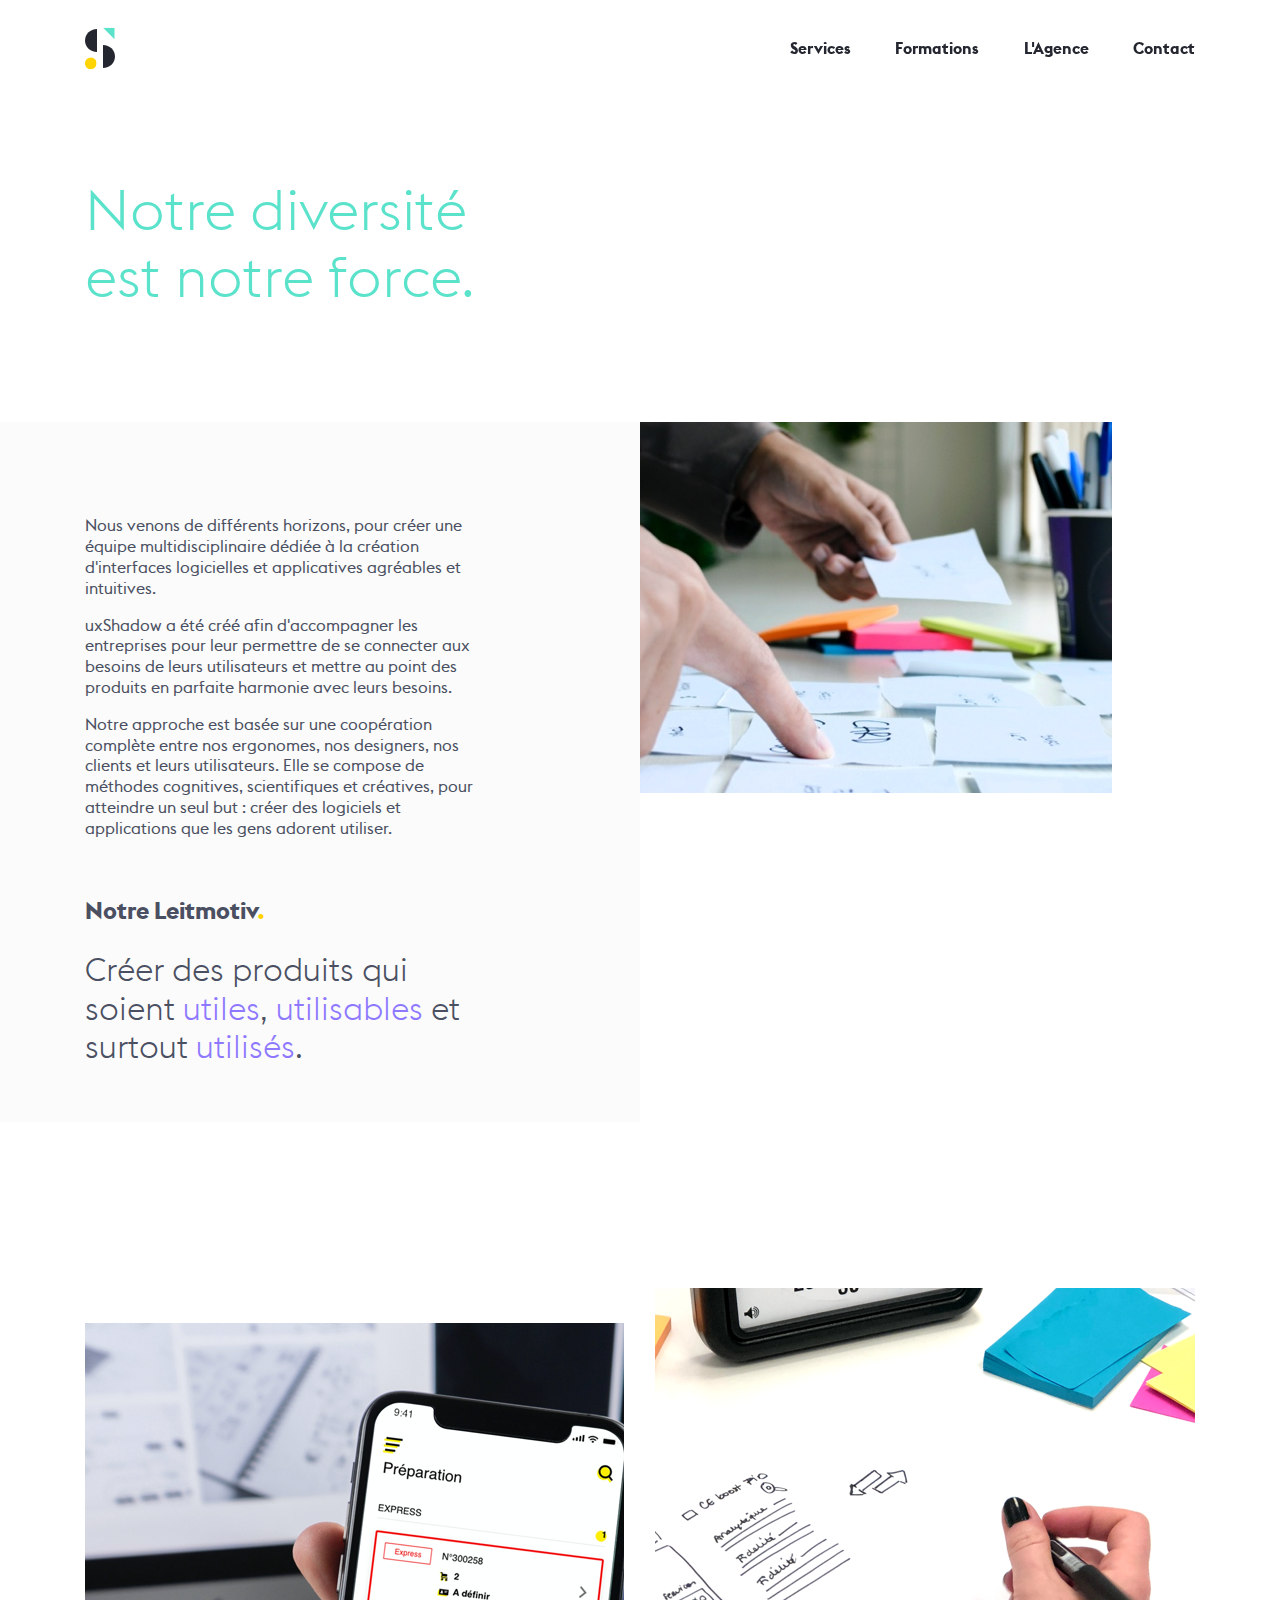
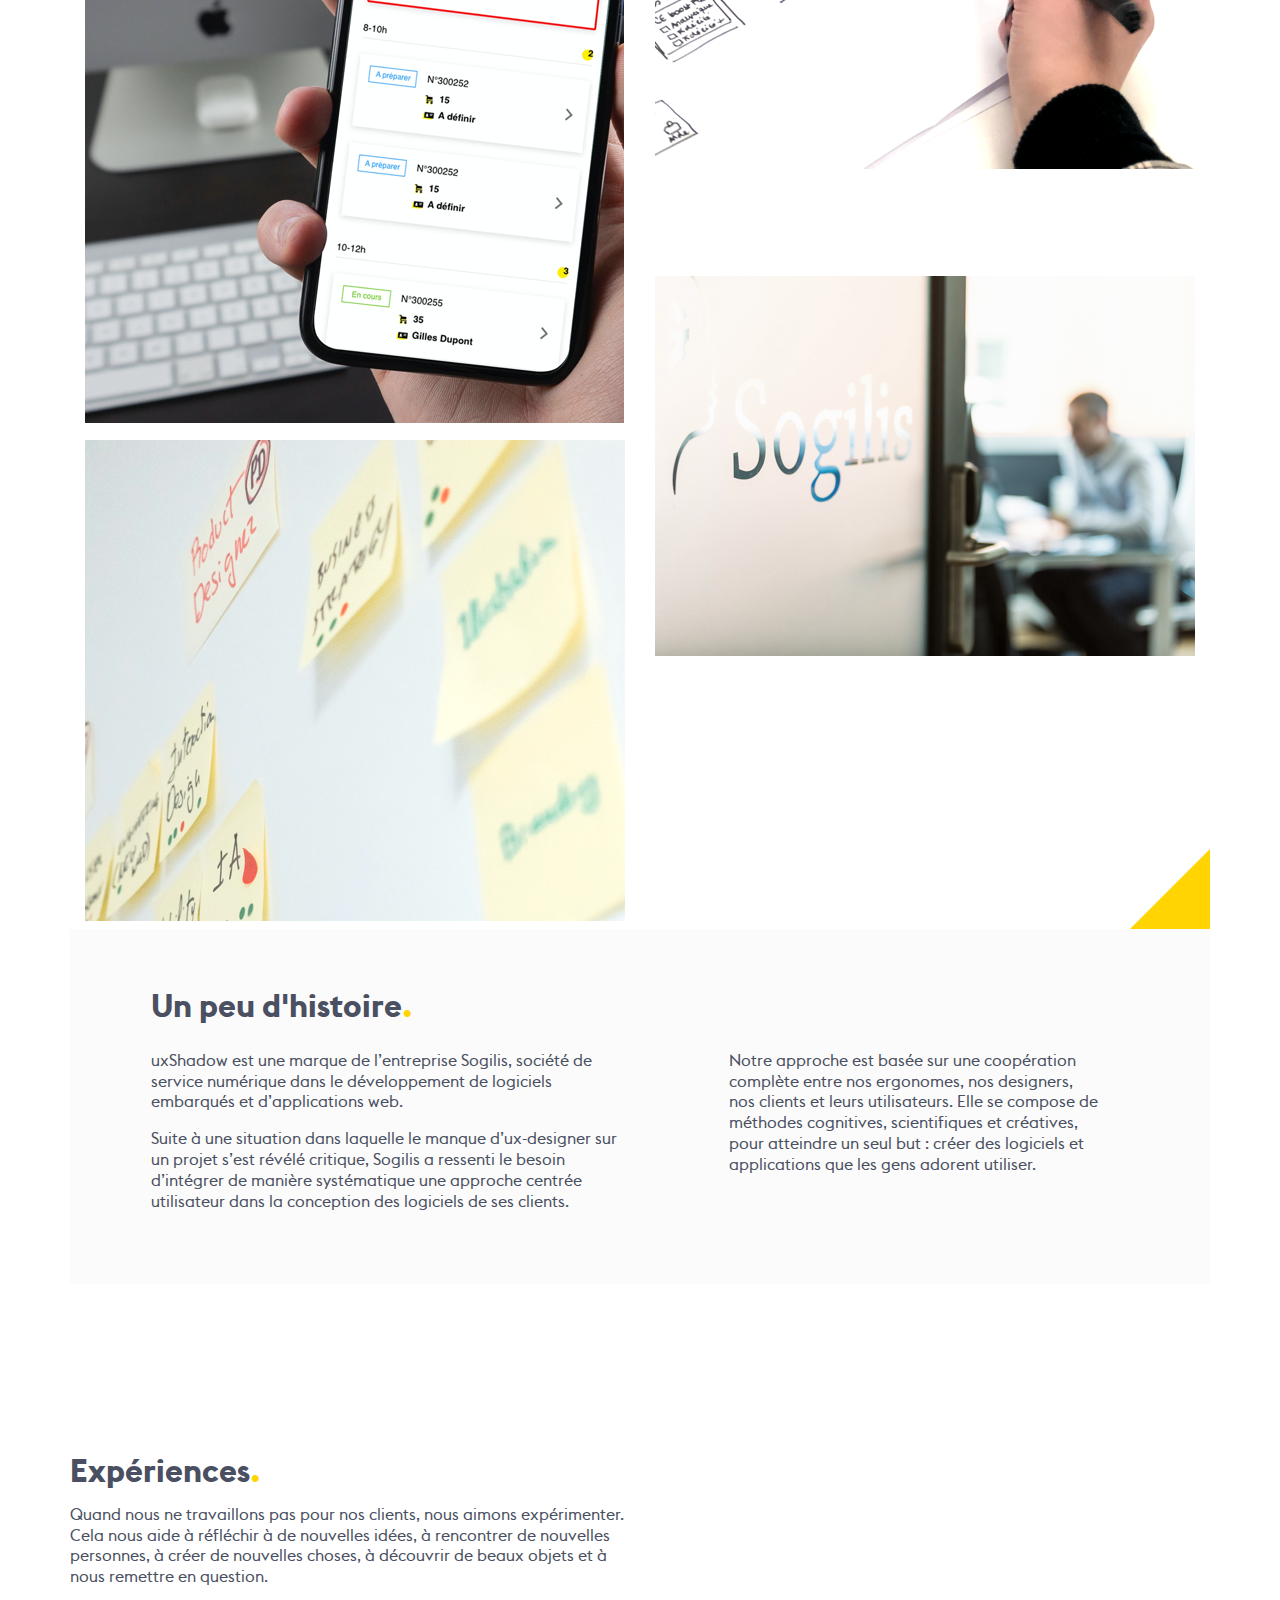
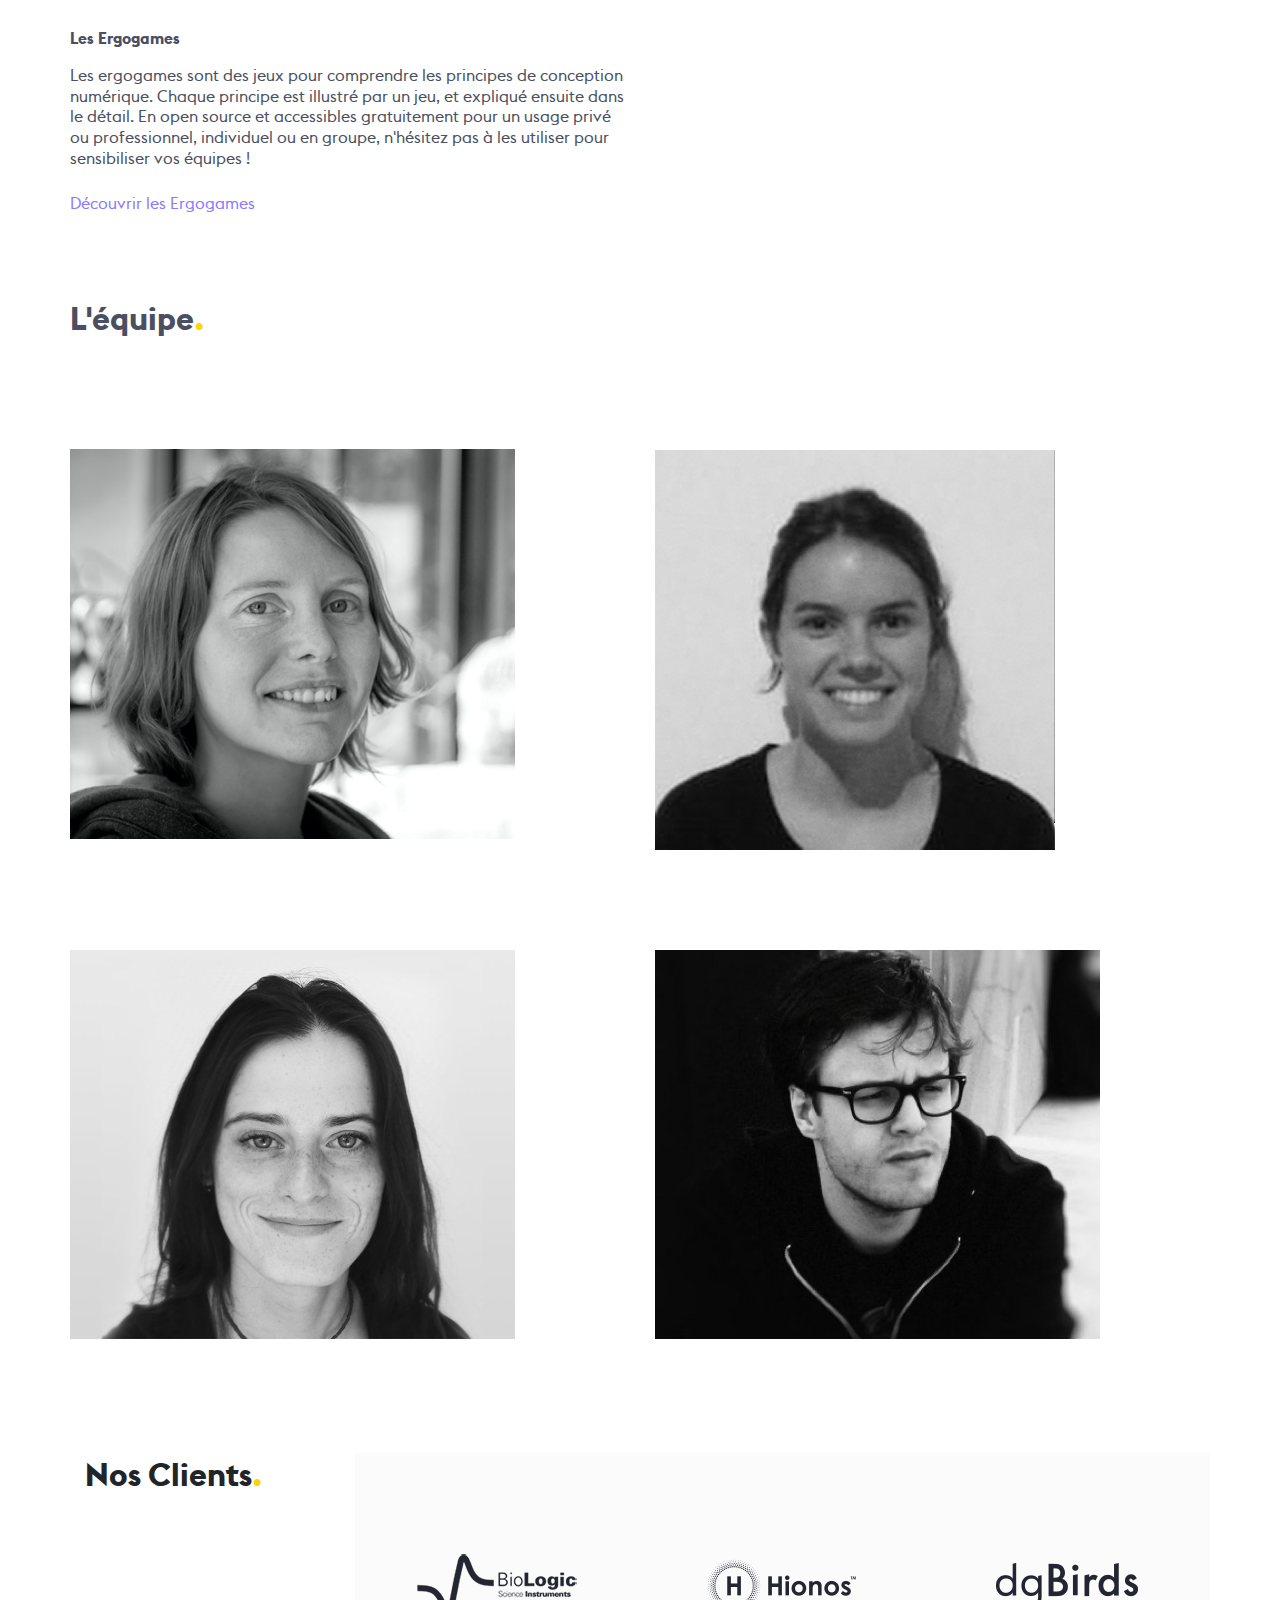
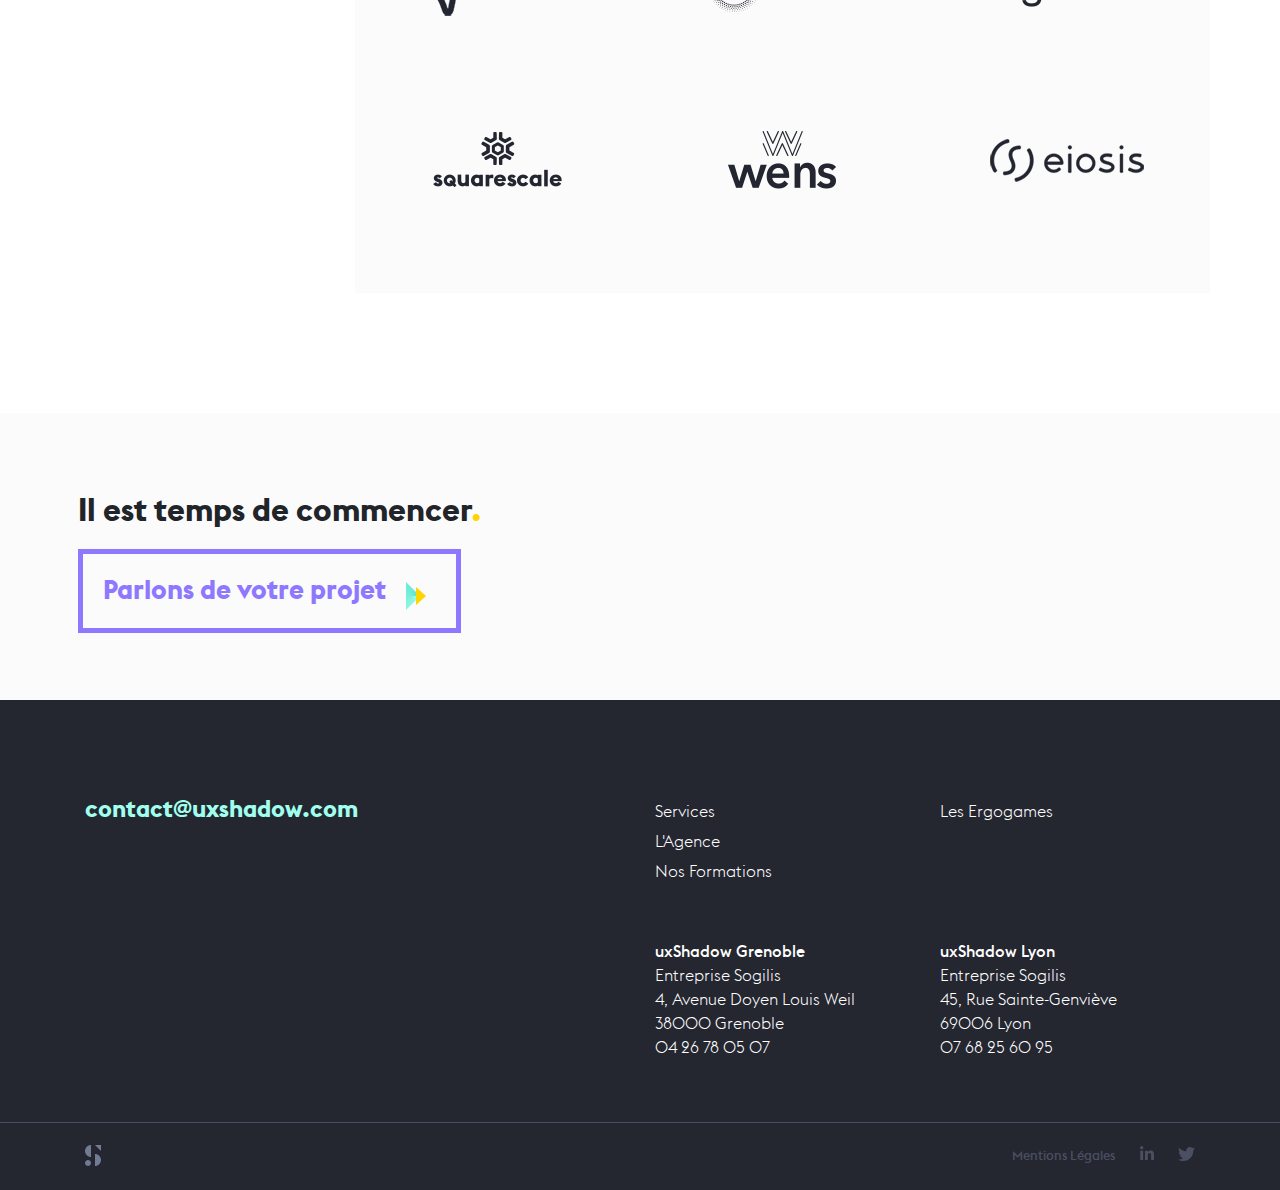
==== commit 7056acd9: "Correct bug on Main Menu" ====
--- a/agence.html
+++ b/agence.html
@@ -45,7 +45,7 @@
                     <div class="col-xl-1 col-lg-1 col-md-1 col-sm-1 ">
                         <a href="index.html"><img src="img/header_logo_uxshadow.svg"></a>
                     </div>
-                    <div class="col-xl-6 col-lg-7 offset-lg-4 col-md-10 offset-md-1 text-right menu">
+                    <div class="col-xl-7 col-lg-7 offset-lg-4 col-md-10 offset-md-1 text-right menu">
                         <a href="services.html" class="link_services">Services</a>
                         <!--<a href="" class="link_realisations">Réalisations</a>-->
                          <a href="formations.html" class="link_agence">Formations</a>
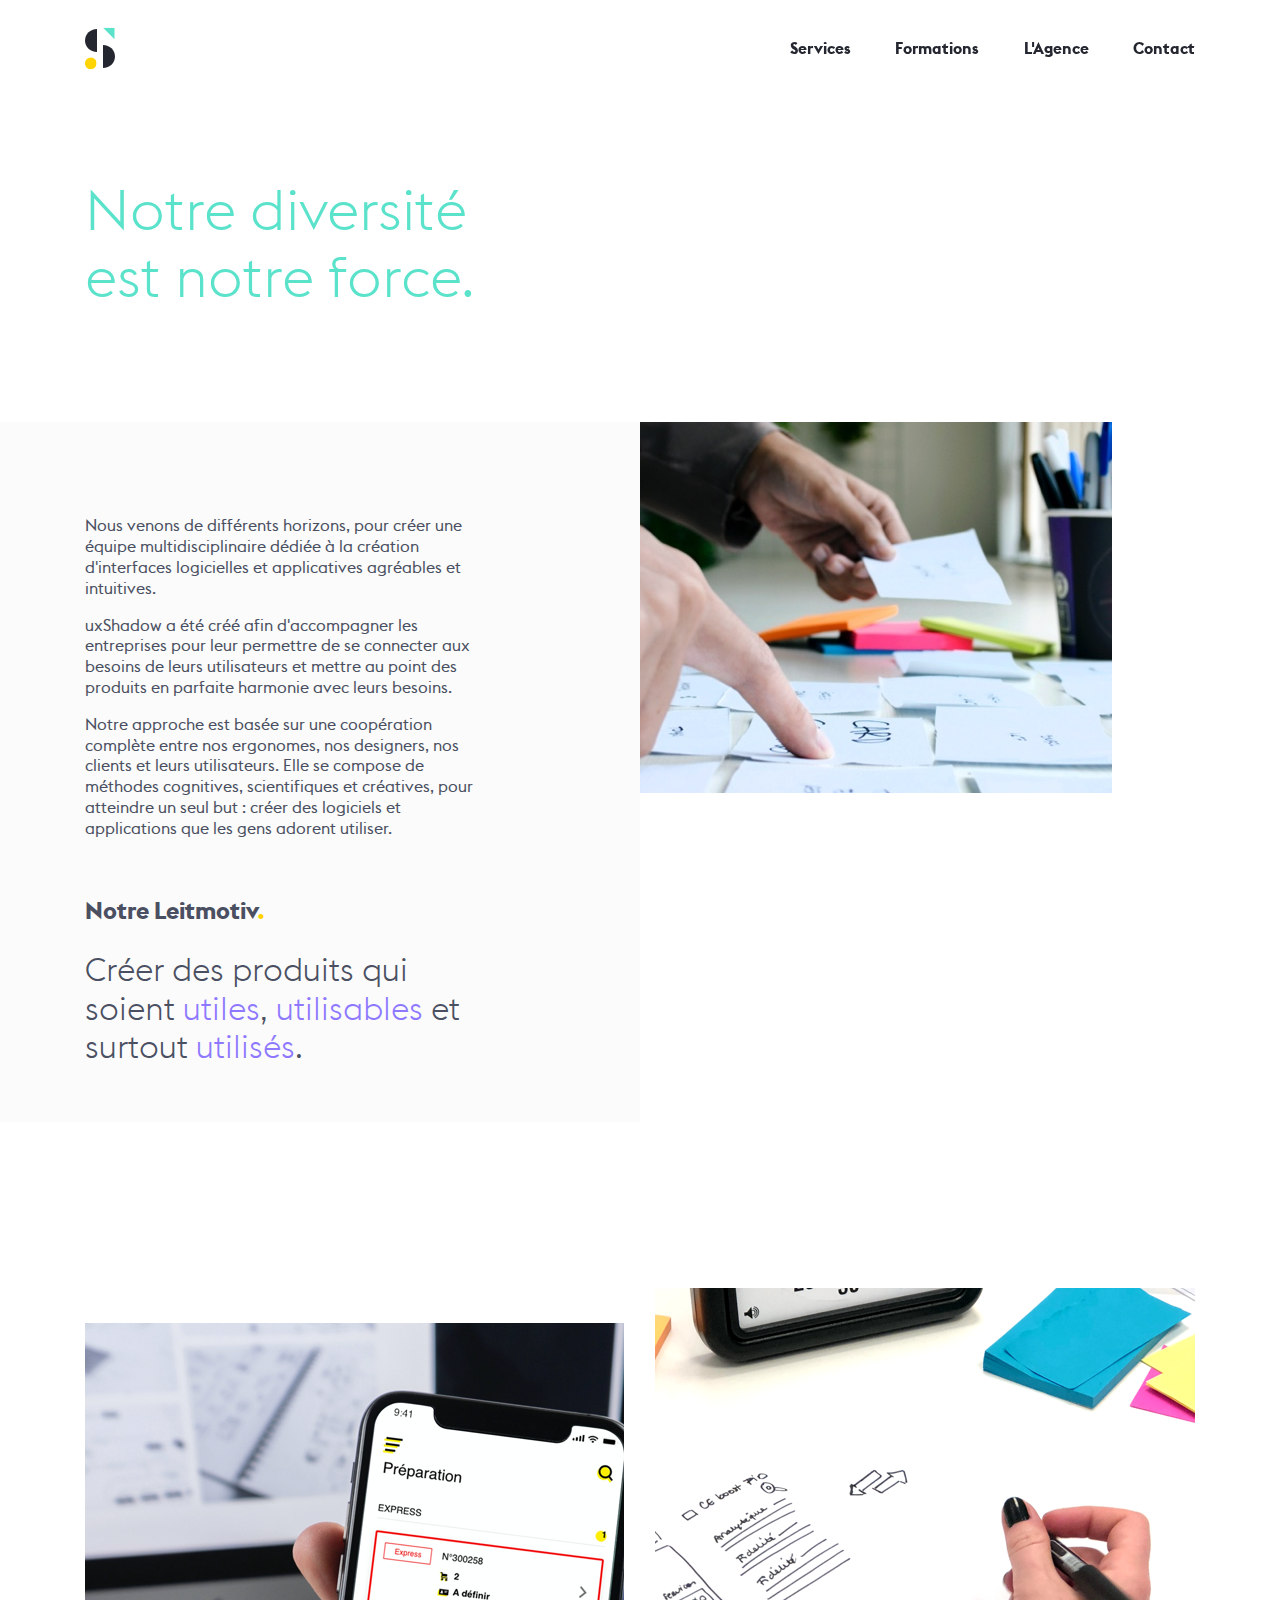
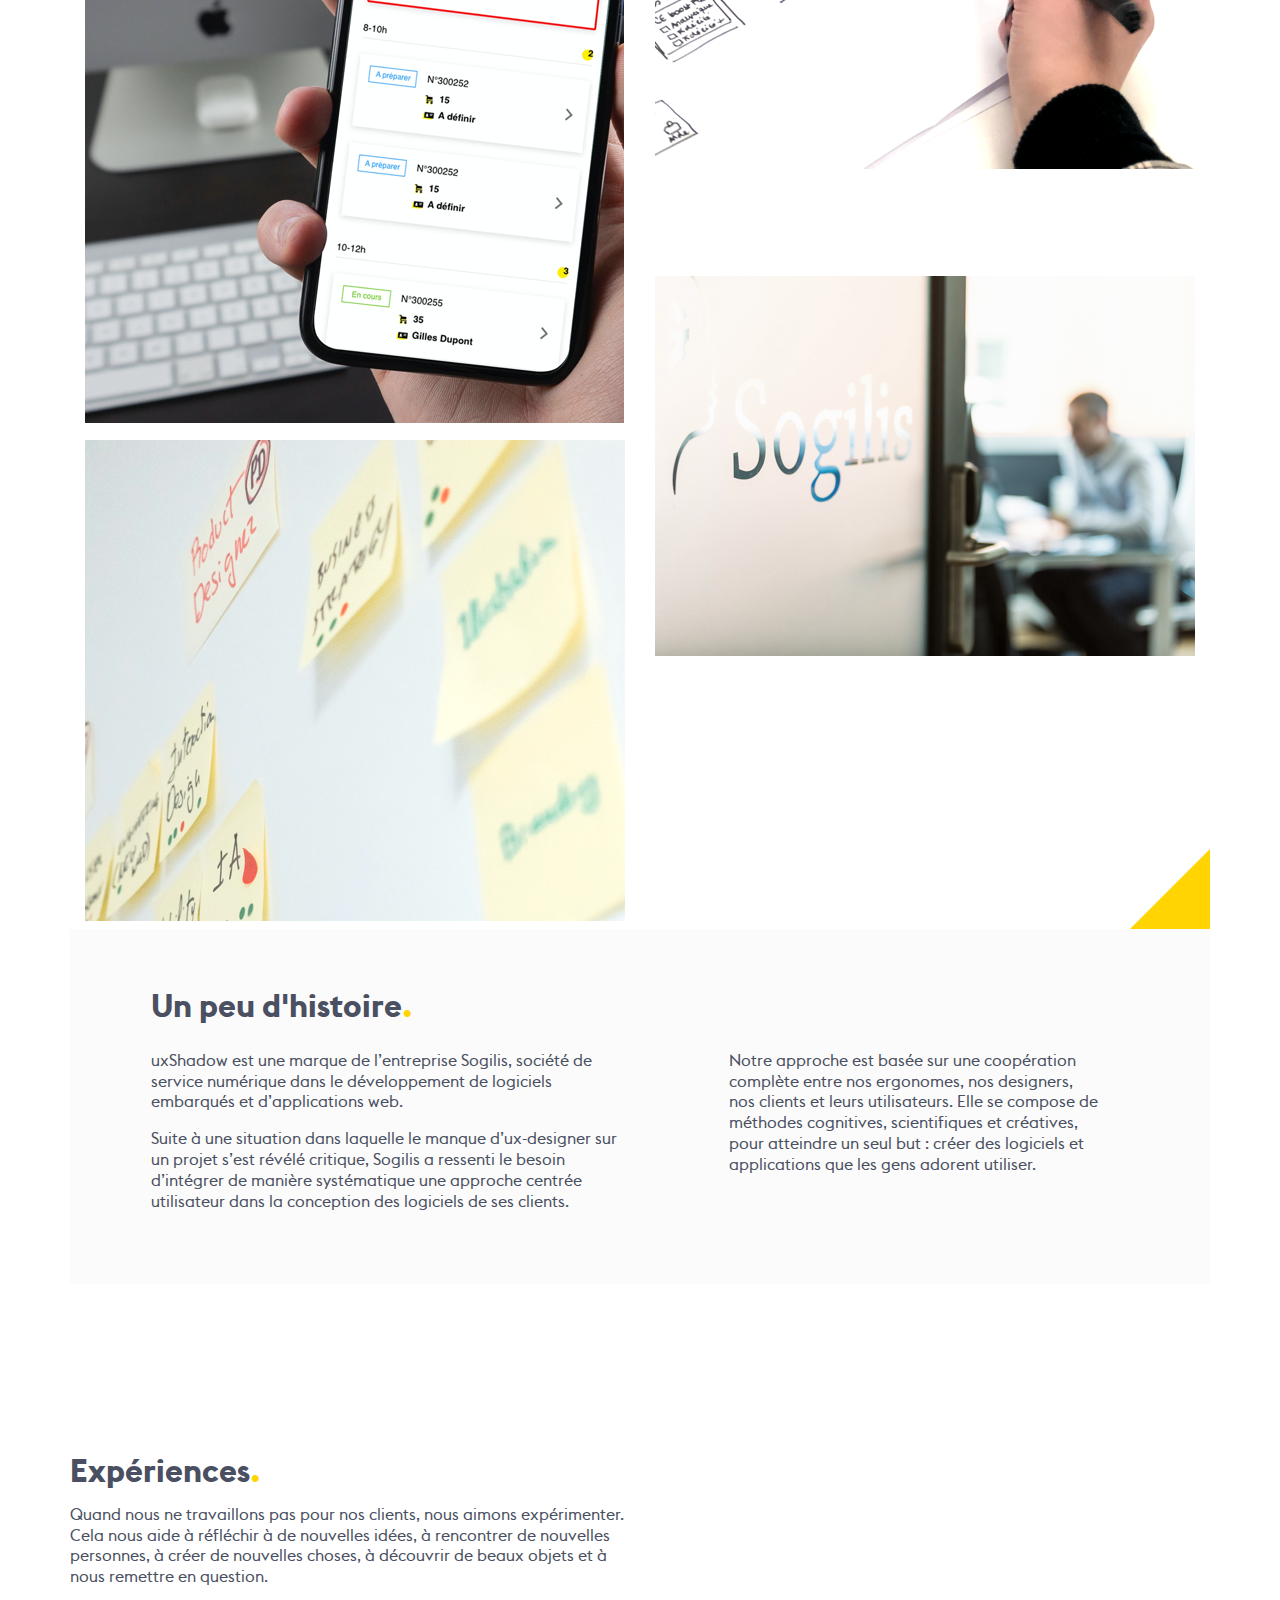
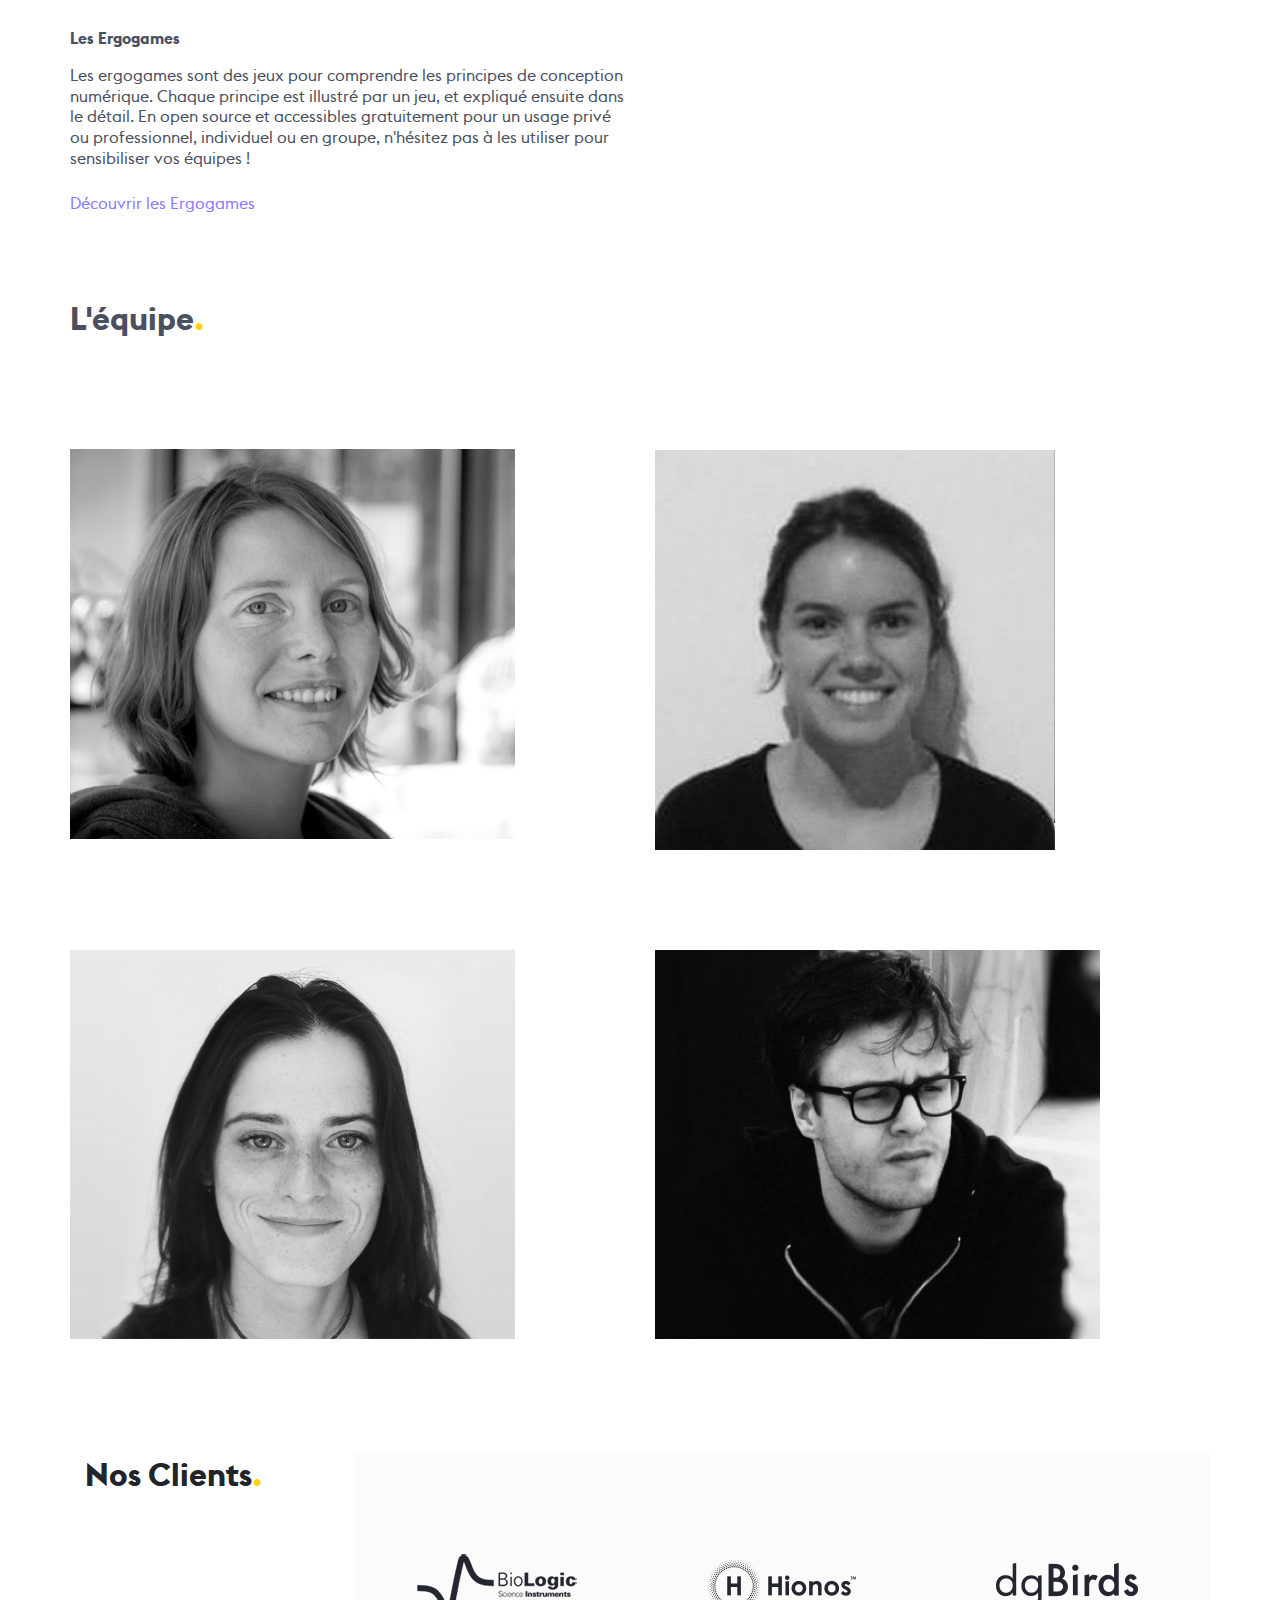
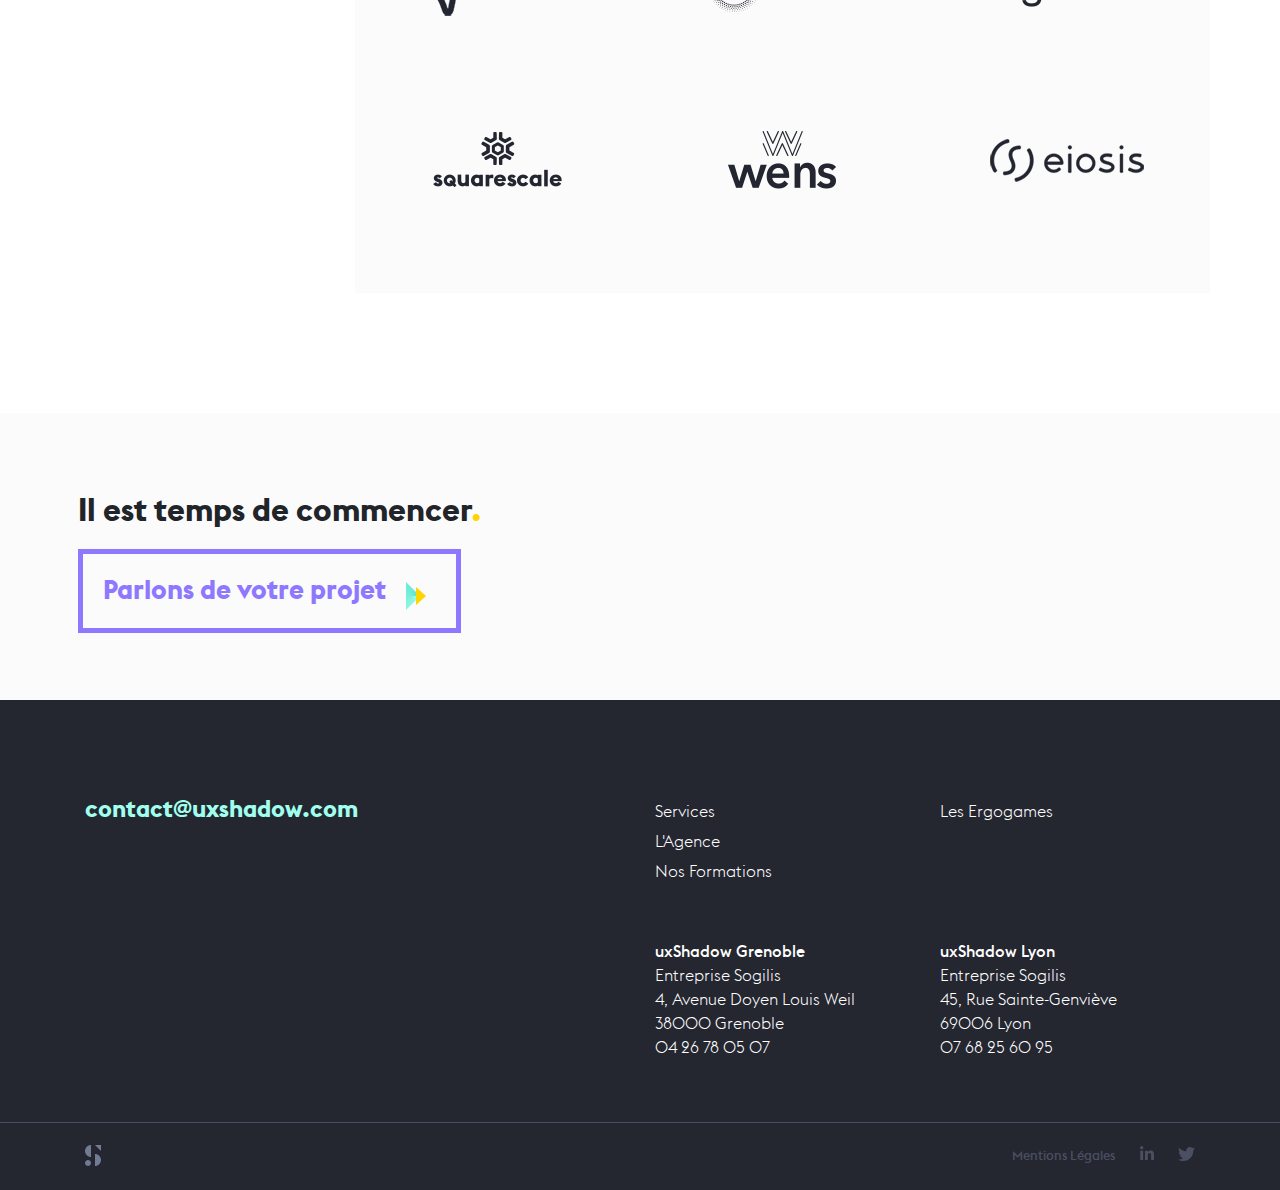
==== commit f5d829aa: "Changes" ====
--- a/agence.html
+++ b/agence.html
@@ -168,25 +168,25 @@
                 <div class="col-lg-6 offset-lg-0 col-md-5 offset-md-1 col-sm-6 offset-sm-0 col-6 no_padding_left">
                     <img src="img/equipe_1.jpg" class="thumbnail_scroll">
                     <p class="text_level_16pt_bold">Margaux Perrin</p>
-                     <p class="text_level_16pt">UX Designer</p>
+                     <p class="text_level_16pt">Ergonome, UX Designer, Product Owner</p>
                 </div>
 
                 <div class="col-lg-6 offset-lg-0 col-md-5 col-sm-6 col-6 no_padding_right">
                     <img src="img/equipe_2.jpg" class="thumbnail_scroll_2">
                     <p class="text_level_16pt_bold">Marion Georges</p>
-                    <p class="text_level_16pt">UX Designer</p>
+                    <p class="text_level_16pt">Ergonome, UX Designer</p>
                 </div>
 
                 <div class="col-lg-6 offset-lg-0 col-md-5 offset-md-1 col-sm-6 col-6 offset-sm-0 no_padding_left">
                     <img src="img/equipe_3.jpg" class="thumbnail_scroll">
                     <p class="text_level_16pt_bold">Anaïs Mathias</p>
-                    <p class="text_level_16pt">UX Designer</p>
+                    <p class="text_level_16pt">Ergonome, UX Designer</p>
                 </div>
 
                 <div class="col-lg-6 col-md-5 col-sm-6 col-6 no_padding_right">
                     <img src="img/equipe_4.jpg" class="thumbnail_scroll_2">
                     <p class="text_level_16pt_bold">Nicolas Serré</p>
-                    <p class="text_level_16pt">UI Designer</p>
+                    <p class="text_level_16pt">Senior UI Designer</p>
                 </div>
             </div>
         </div>
@@ -308,7 +308,7 @@
                     </div>
                     <div class="col-11 text-right">
                         <a href="mentions_legales.html" class="link_mentions_legales">Mentions Légales</a>
-                        <a href="#NULL"><img src="img/footer_linkedin.svg" class="linkedin"></a>
+                        <a href="https://www.linkedin.com/company/uxshadow/"><img src="img/footer_linkedin.svg" class="linkedin"></a>
                         <a href="https://twitter.com/uxshadow?lang=fr"><img src="img/footer_twitter.svg" class="twitter"></a>
                     </div>
                 </div>
